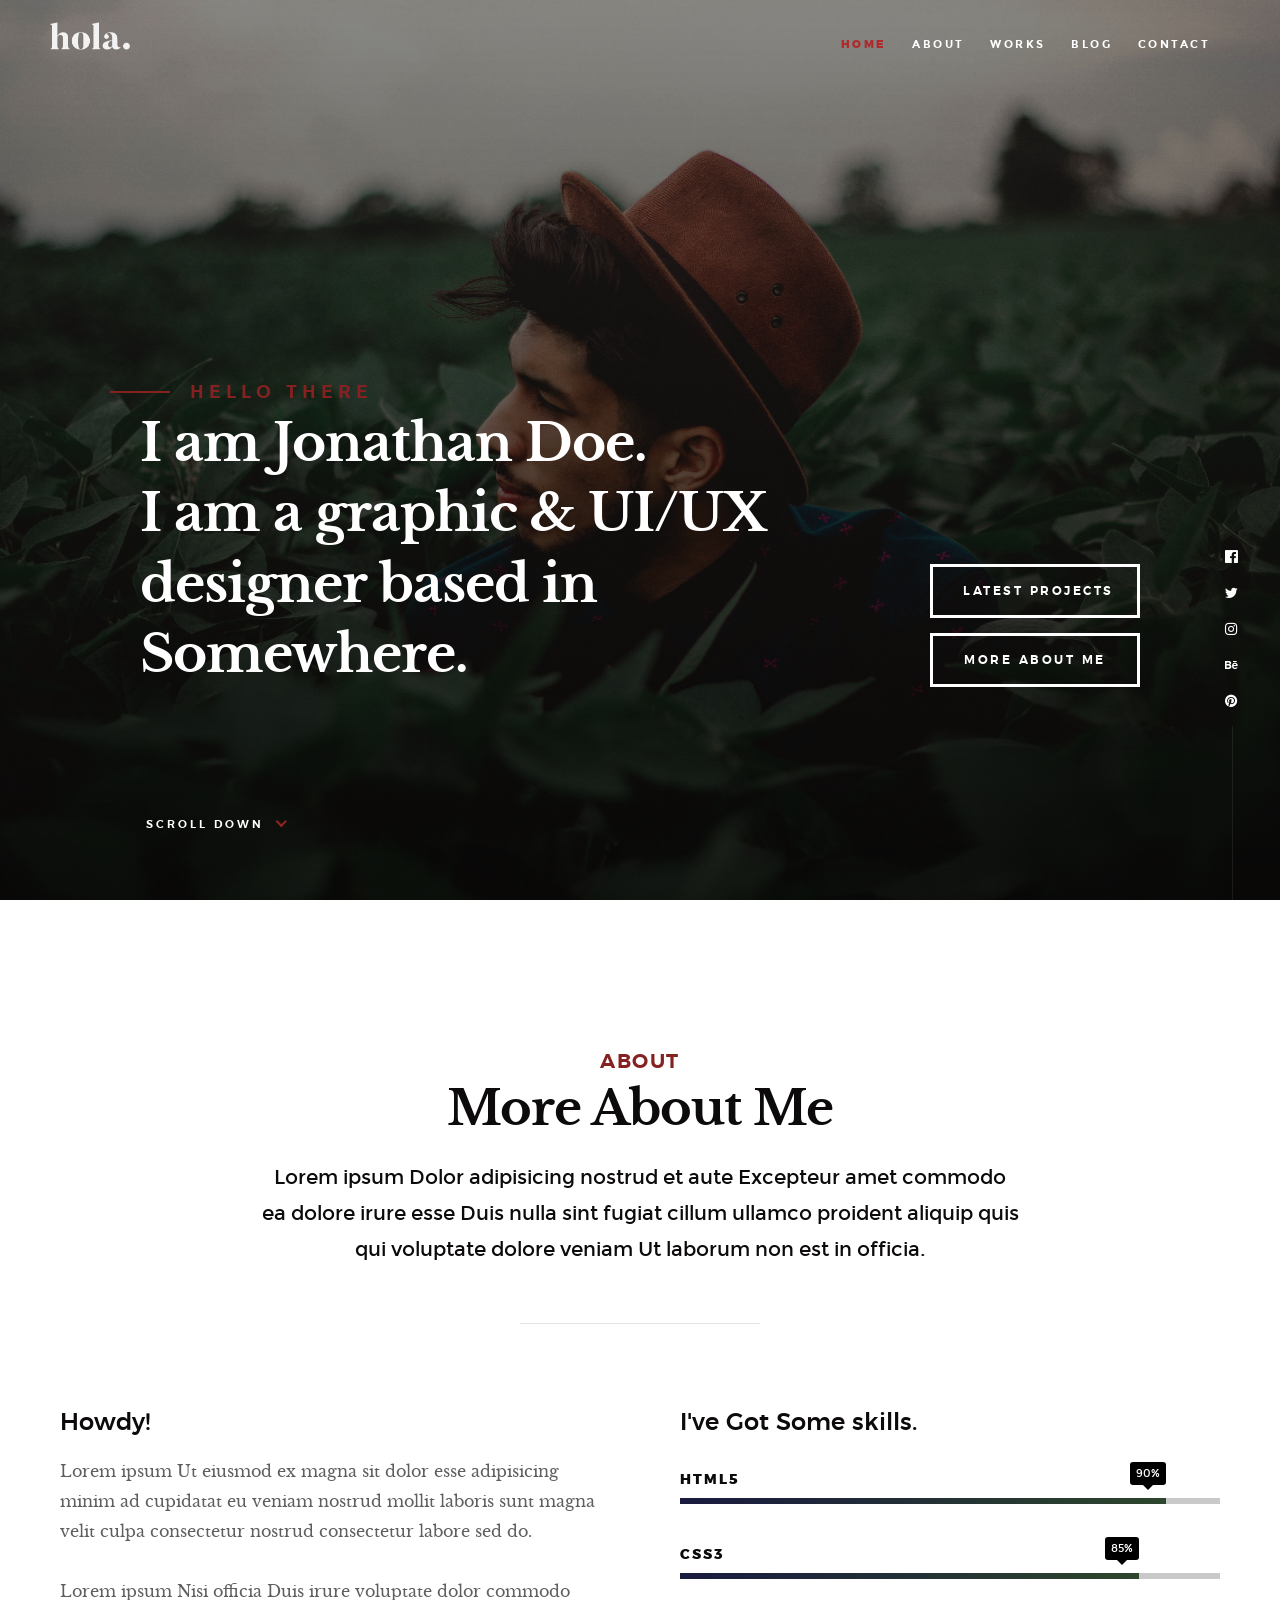
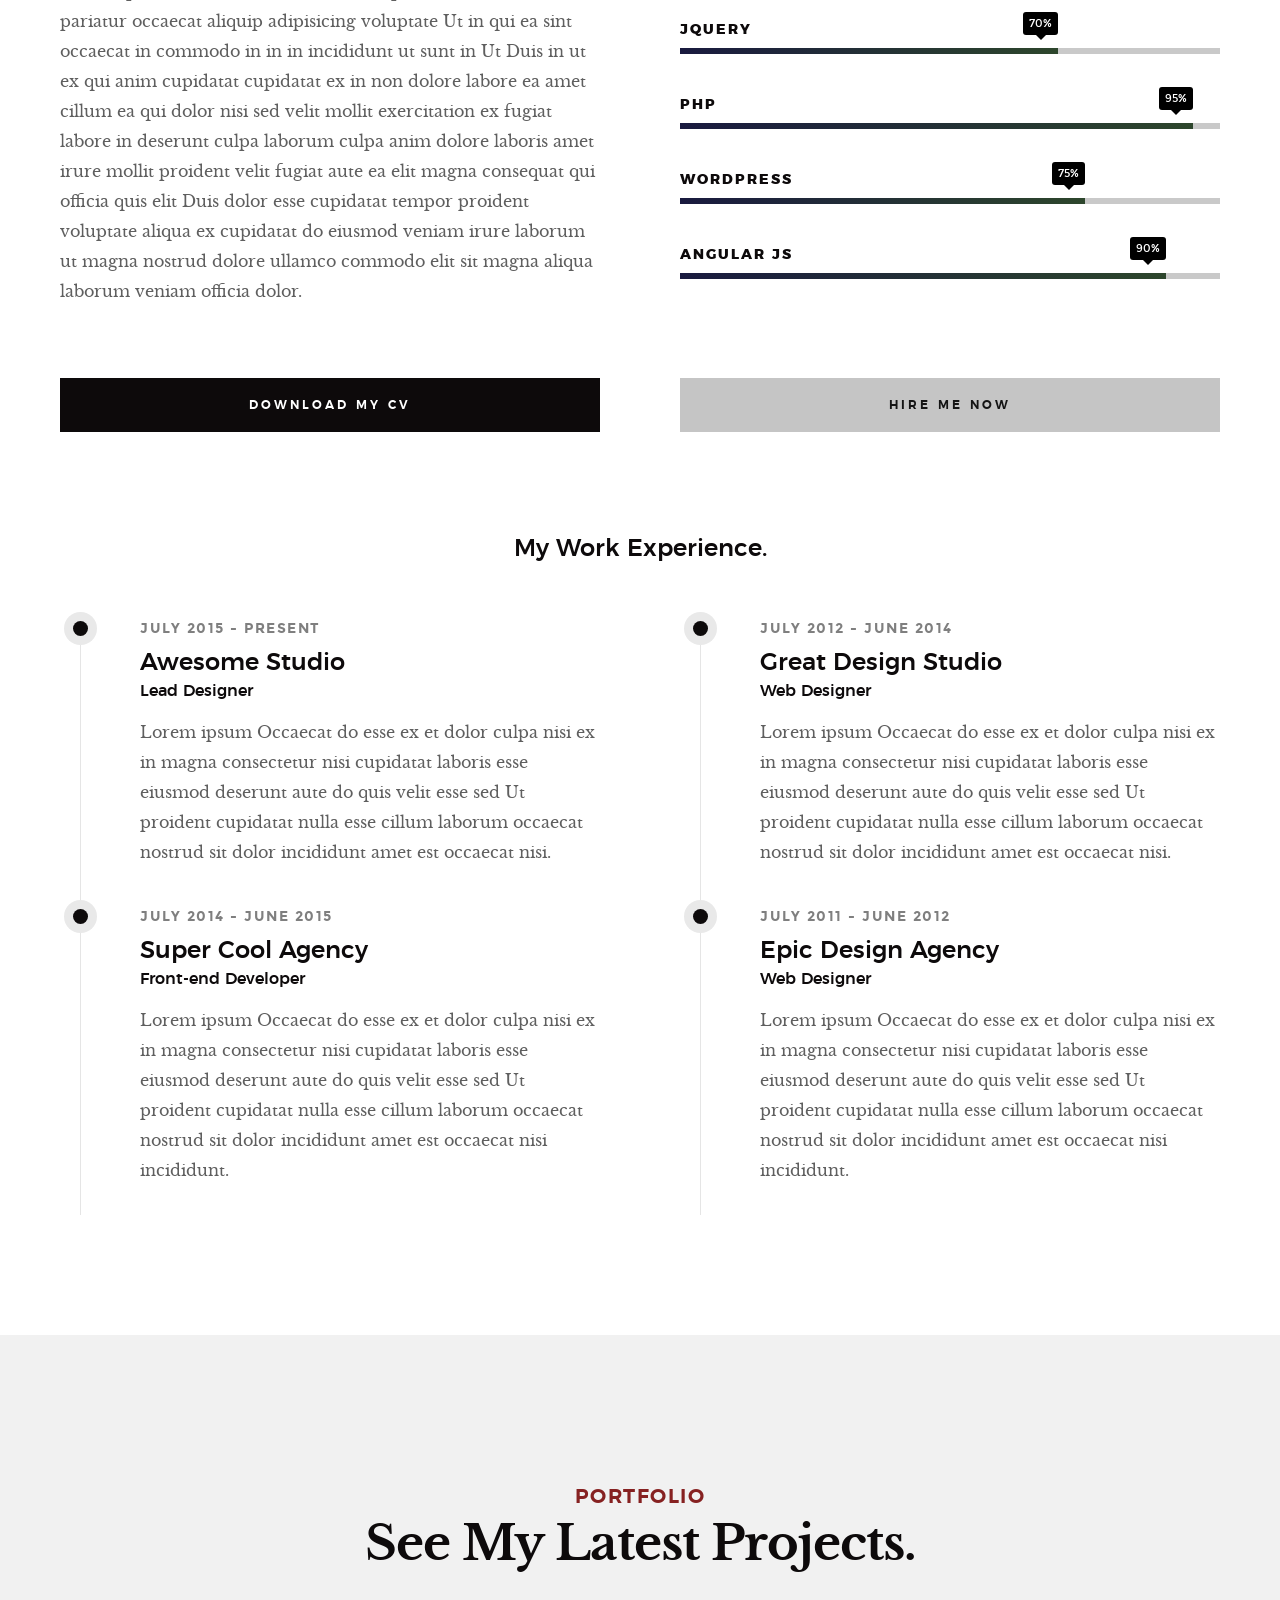
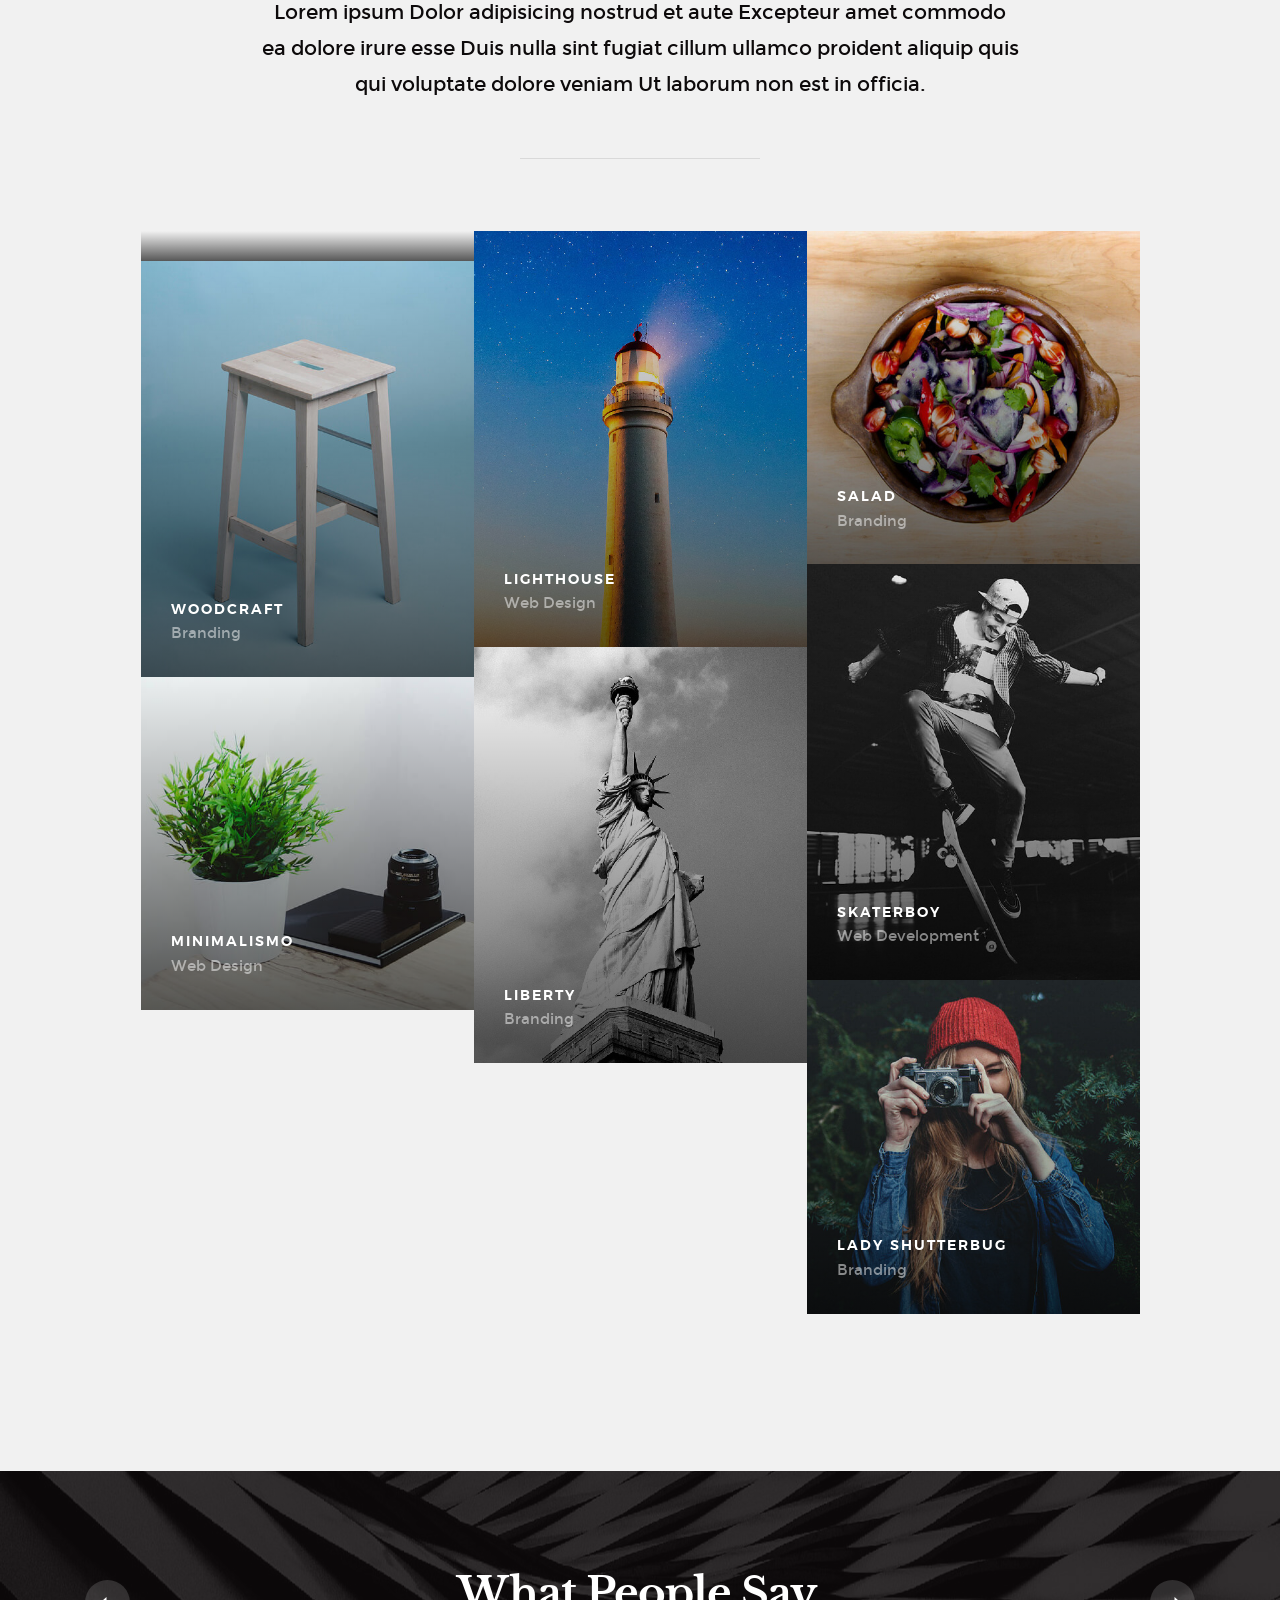
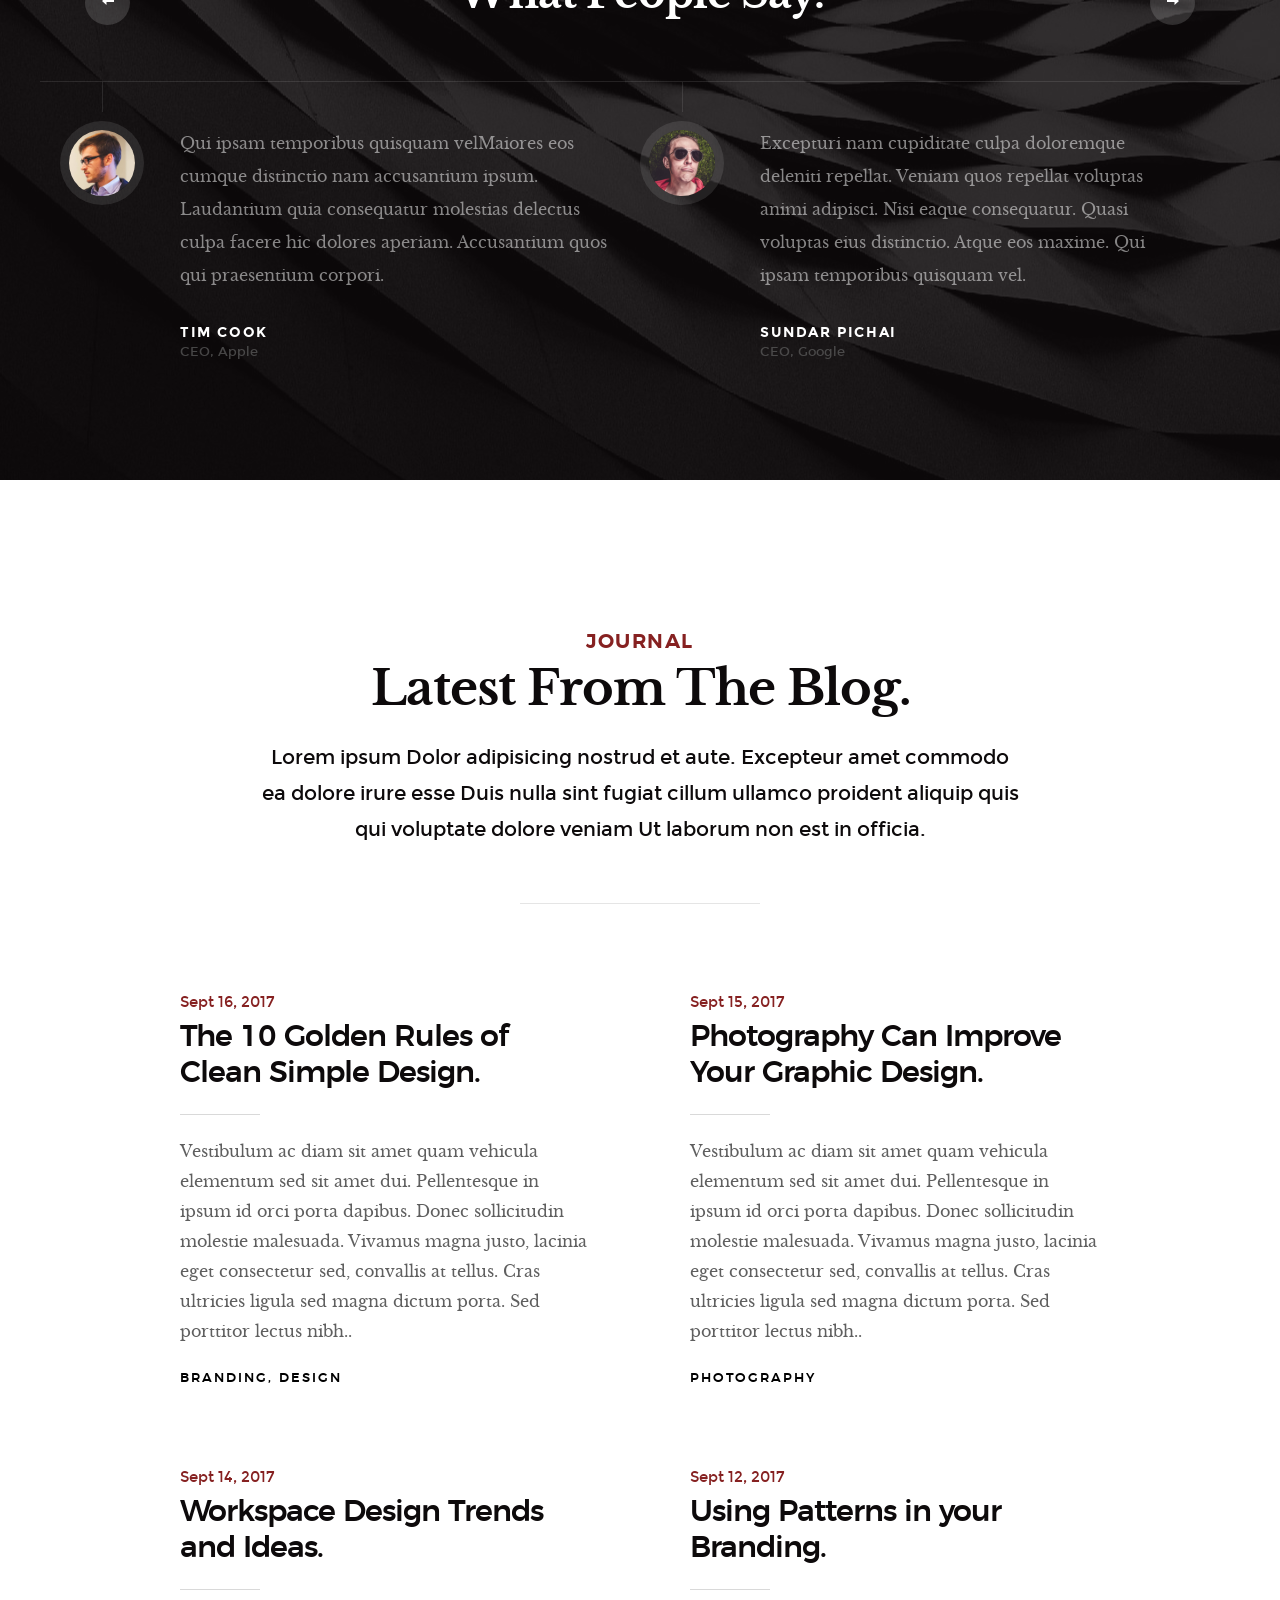
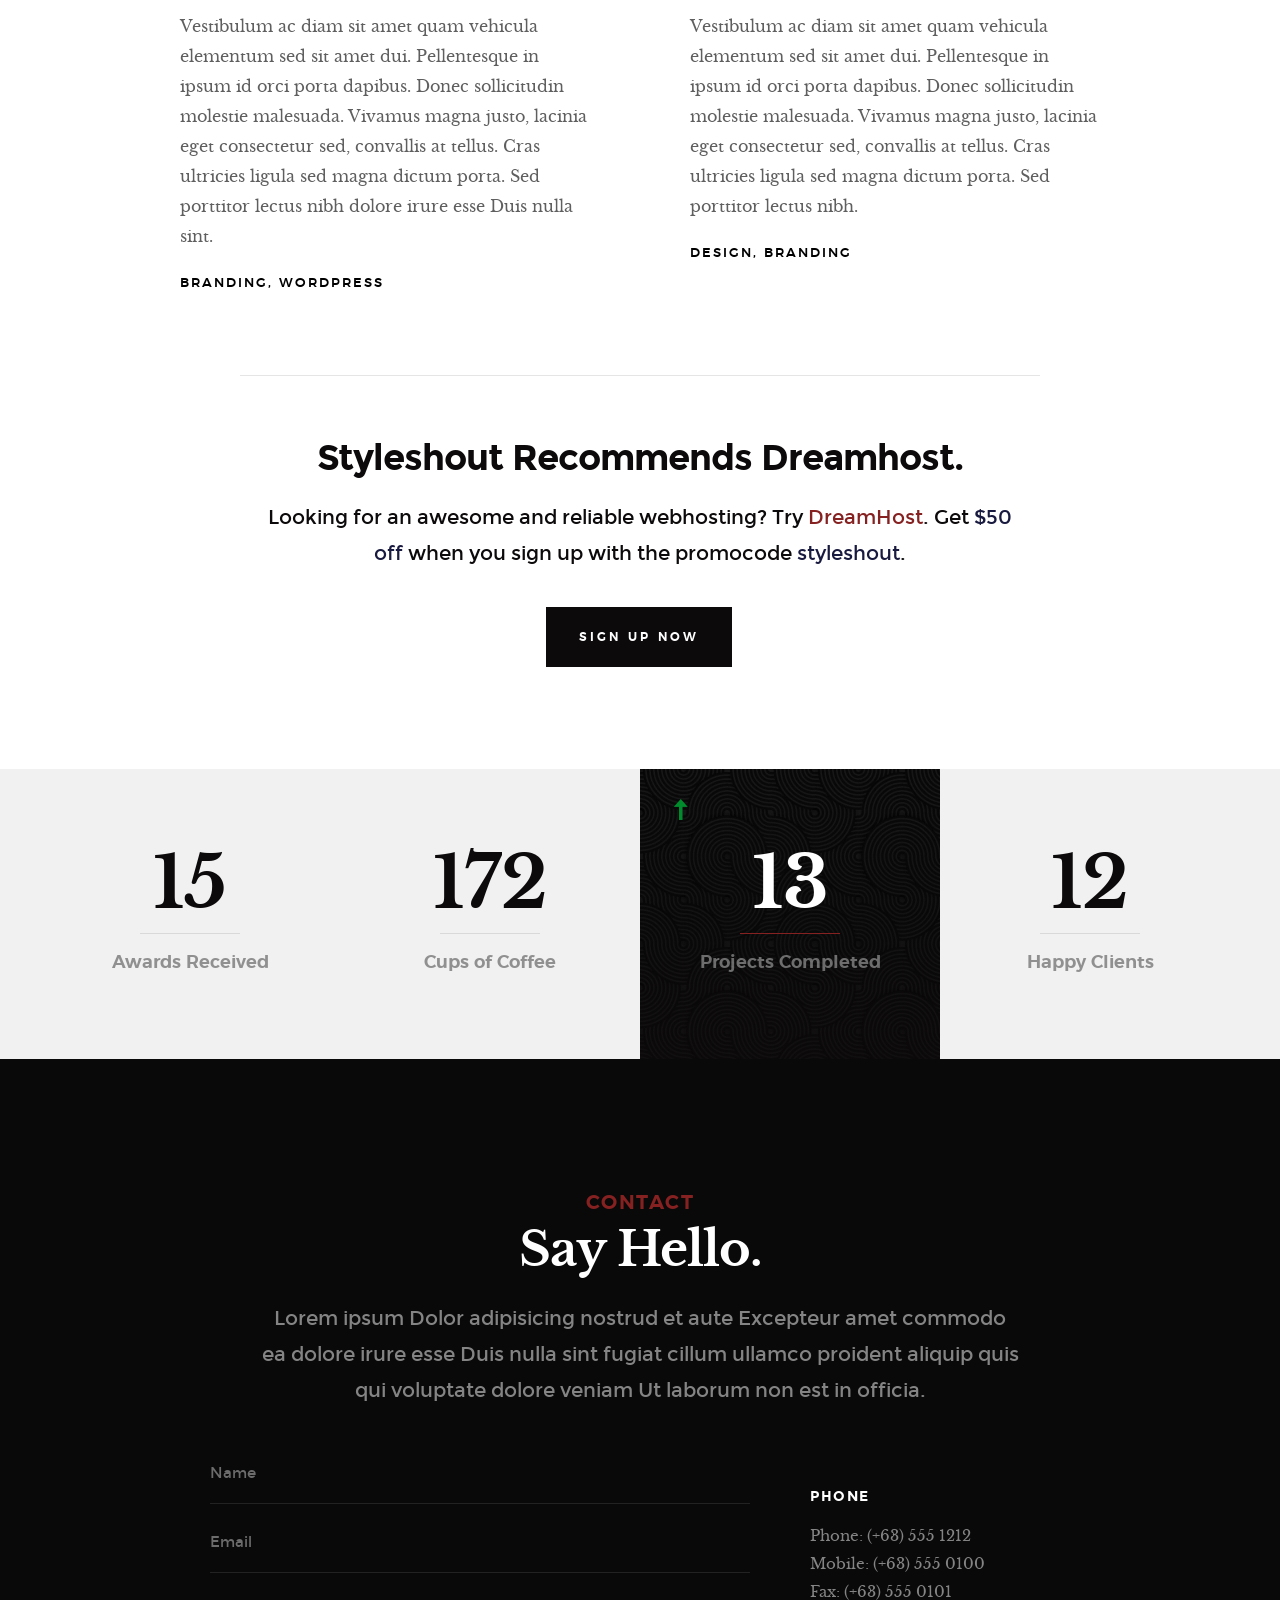
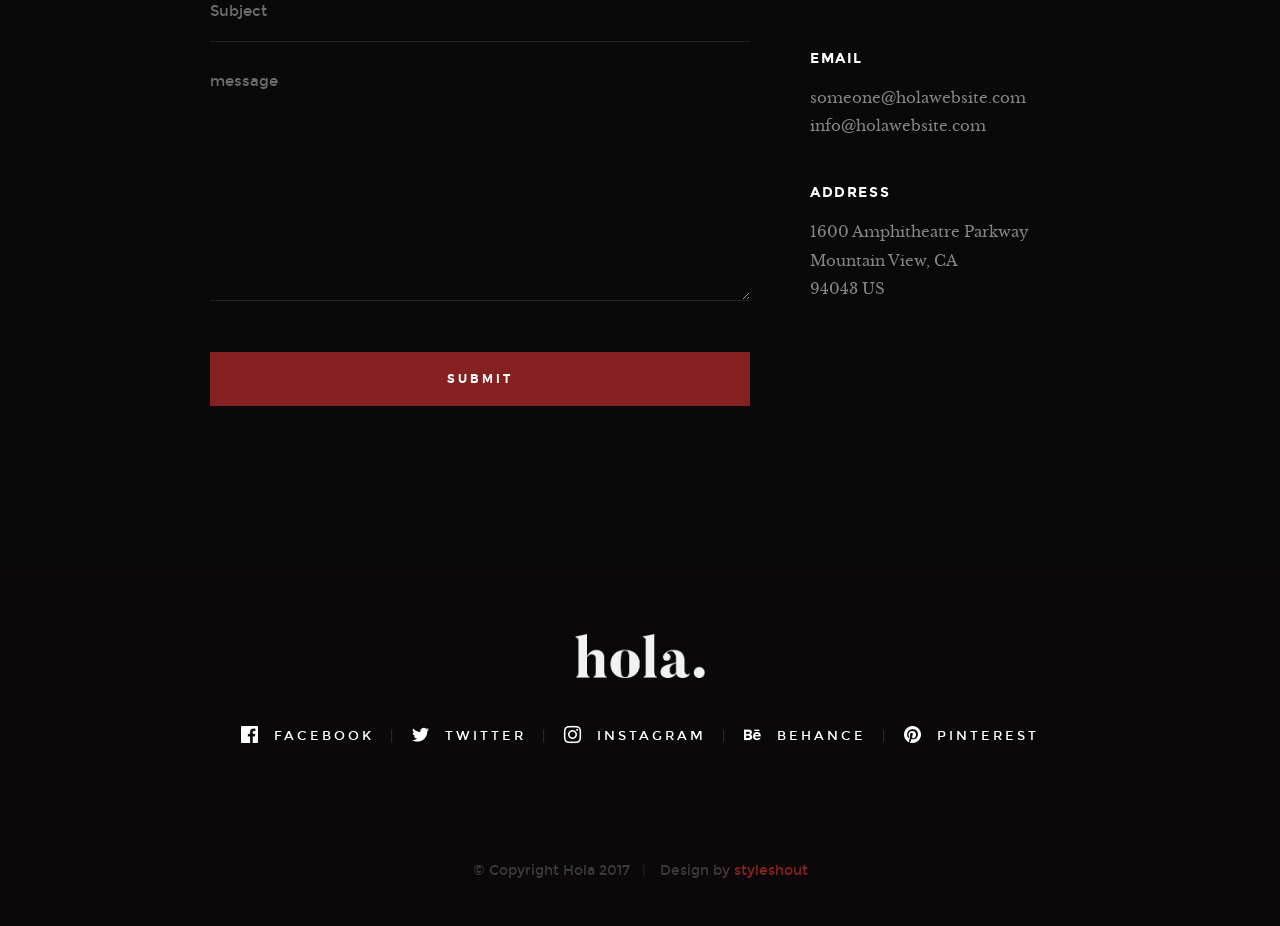
==== index.html @ 4e04f0e2 "inital commit" ====
<!DOCTYPE html>
<!--[if lt IE 9 ]><html class="no-js oldie" lang="en"> <![endif]-->
<!--[if IE 9 ]><html class="no-js oldie ie9" lang="en"> <![endif]-->
<!--[if (gte IE 9)|!(IE)]><!-->
<html class="no-js" lang="en">
<!--<![endif]-->

<head>

    <!--- basic page needs
    ================================================== -->
    <meta charset="utf-8">
    <title>Hola</title>
    <meta name="description" content="">
    <meta name="author" content="">

    <!-- mobile specific metas
    ================================================== -->
    <meta name="viewport" content="width=device-width, initial-scale=1">

    <!-- CSS
    ================================================== -->
    <link rel="stylesheet" href="css/base.css">
    <link rel="stylesheet" href="css/vendor.css">
    <link rel="stylesheet" href="css/main.css">

    <!-- script
    ================================================== -->
    <script src="js/modernizr.js"></script>
    <script src="js/pace.min.js"></script>

    <!-- favicons
    ================================================== -->
    <link rel="shortcut icon" href="favicon.ico" type="image/x-icon">
    <link rel="icon" href="favicon.ico" type="image/x-icon">

</head>

<body id="top">

    <!-- header
    ================================================== -->
    <header class="s-header">

        <div class="header-logo">
            <a class="site-logo" href="index.html"><img src="images/logo.png" alt="Homepage"></a>
        </div>

        <nav class="header-nav-wrap">
            <ul class="header-nav">
                <li class="current"><a class="smoothscroll"  href="#home" title="home">Home</a></li>
                <li><a class="smoothscroll"  href="#about" title="about">About</a></li>
                <li><a class="smoothscroll"  href="#works" title="works">Works</a></li>
                <li><a class="smoothscroll"  href="#blog" title="blog">Blog</a></li>
                <li><a class="smoothscroll"  href="#contact" title="contact">Contact</a></li>
            </ul>
        </nav>

        <a class="header-menu-toggle" href="#0"><span>Menu</span></a>

    </header> <!-- end s-header -->


   <!-- home
   ================================================== -->
   <section id="home" class="s-home page-hero target-section" data-parallax="scroll" data-image-src="images/hero-bg.jpg" data-natural-width=3000 data-natural-height=2000 data-position-y=center>

        <div class="overlay"></div>
        <div class="shadow-overlay"></div>

        <div class="home-content">

            <div class="row home-content__main">

                <h3>Hello There</h3>

                <h1>
                    I am Jonathan Doe. <br>
                    I am a graphic & UI/UX <br>
                    designer based in Somewhere.
                </h1>

                <div class="home-content__buttons">
                    <a href="#works" class="smoothscroll btn btn--stroke">
                        Latest Projects
                    </a>
                    <a href="#about" class="smoothscroll btn btn--stroke">
                        More About Me
                    </a>
                </div>

                <div class="home-content__scroll">
                    <a href="#about" class="scroll-link smoothscroll">
                        <span>Scroll Down</span>
                    </a>
                </div>

            </div>

        </div> <!-- end home-content -->

        <ul class="home-social">
            <li>
                <a href="#"><i class="im im-facebook" aria-hidden="true"></i><span>Facebook</span></a>
            </li>
            <li>
                <a href="#"><i class="im im-twitter" aria-hidden="true"></i><span>Twiiter</span></a>
            </li>
            <li>
                <a href="#"><i class="im im-instagram" aria-hidden="true"></i><span>Instagram</span></a>
            </li>
            <li>
                <a href="#"><i class="im im-behance" aria-hidden="true"></i><span>Behance</span></a>
            </li>
            <li>
                <a href="#"><i class="im im-pinterest" aria-hidden="true"></i><span>Pinterest</span></a>
            </li>
        </ul> 
        <!-- end home-social -->

    </section> <!-- end s-home -->


    <!-- about
    ================================================== -->
    <section id="about" class="s-about target-section">
        
        <div class="row narrow section-intro has-bottom-sep">
            <div class="col-full text-center">
                <h3>About</h3>
                <h1>More About Me</h1>
                <p class="lead">Lorem ipsum Dolor adipisicing nostrud et aute Excepteur amet commodo ea dolore irure esse Duis nulla sint fugiat cillum ullamco proident aliquip quis qui voluptate dolore veniam Ut laborum non est in officia.</p>
            </div>
        </div>

        <div class="row about-content">

            <div class="col-six tab-full left">
                <h3>Howdy!</h3>

                <p>Lorem ipsum Ut eiusmod ex magna sit dolor esse adipisicing minim ad cupidatat eu veniam nostrud mollit laboris sunt magna velit culpa consectetur nostrud consectetur labore sed do.</p>

                <p>
                Lorem ipsum Nisi officia Duis irure voluptate dolor commodo pariatur occaecat aliquip adipisicing voluptate Ut in qui ea sint occaecat in commodo in in in incididunt ut sunt in Ut Duis in ut ex qui anim cupidatat cupidatat ex in non dolore labore ea amet cillum ea qui dolor nisi sed velit mollit exercitation ex fugiat labore in deserunt culpa laborum culpa anim dolore laboris amet irure mollit proident velit fugiat aute ea elit magna consequat qui officia quis elit Duis dolor esse cupidatat tempor proident voluptate aliqua ex cupidatat do eiusmod veniam irure laborum ut magna nostrud dolore ullamco commodo elit sit magna aliqua laborum veniam officia dolor.	
                </p>
            </div>

            <div class="col-six tab-full right">
                <h3>I've Got Some skills.</h3>

                <ul class="skill-bars">
                    <li>
                    <div class="progress percent90"><span>90%</span></div>
                    <strong>HTML5</strong>
                    </li>
                    <li>
                    <div class="progress percent85"><span>85%</span></div>
                    <strong>CSS3</strong>
                    </li>
                    <li>
                    <div class="progress percent70"><span>70%</span></div>
                    <strong>JQuery</strong>
                    </li>
                    <li>
                    <div class="progress percent95"><span>95%</span></div>
                    <strong>PHP</strong>
                    </li>
                    <li>
                    <div class="progress percent75"><span>75%</span></div>
                    <strong>Wordpress</strong>
                    </li>   
                    <li>
                    <div class="progress percent90"><span>90%</span></div>
                    <strong>Angular JS</strong>
                    </li>   
                </ul>
            </div>

        </div> <!-- end about-content -->

        <div class="row about-content about-content--buttons">

            <div class="col-six tab-full left">
                <a href="#0" class="btn btn--primary full-width">Download My CV</a>
            </div>
            <div class="col-six tab-full right">
                <a href="#0" class="btn full-width">Hire Me Now</a>
            </div>

        </div> <!-- end about-content buttons -->

        <div class="row about-content about-content--timeline">

            <div class="col-full text-center">
                <h3>My Work Experience.</h3>
            </div>

            <div class="col-six tab-full left">
                <div class="timeline">

                    <div class="timeline__block">
                        <div class="timeline__bullet"></div>
                        <div class="timeline__header">
                            <p class="timeline__timeframe">July 2015 - Present</p>
                            <h3>Awesome Studio</h3>
                            <h5>Lead Designer</h5>
                        </div>
                        <div class="timeline__desc">
                            <p>Lorem ipsum Occaecat do esse ex et dolor culpa nisi ex in magna consectetur nisi cupidatat laboris esse eiusmod deserunt aute do quis velit esse sed Ut proident cupidatat nulla esse cillum laborum occaecat nostrud sit dolor incididunt amet est occaecat nisi.</p>
                        </div>
                    </div> <!-- end timeline__block -->

                    <div class="timeline__block">
                        <div class="timeline__bullet"></div>
                        <div class="timeline__header">
                            <p class="timeline__timeframe">July 2014 - June 2015</p>
                            <h3>Super Cool Agency</h3>
                            <h5>Front-end Developer</h5>
                        </div>
                        <div class="timeline__desc">	
                            <p>Lorem ipsum Occaecat do esse ex et dolor culpa nisi ex in magna consectetur nisi cupidatat laboris esse eiusmod deserunt aute do quis velit esse sed Ut proident cupidatat nulla esse cillum laborum occaecat nostrud sit dolor incididunt amet est occaecat nisi incididunt.</p>
                        </div>
                    </div> <!-- end timeline__block -->

                </div> <!-- end timeline -->
            </div> <!-- end left -->

            <div class="col-six tab-full right">
                <div class="timeline">

                    <div class="timeline__block">
                        <div class="timeline__bullet"></div>
                        <div class="timeline__header">
                            <p class="timeline__timeframe">July 2012 - June 2014</p>
                            <h3>Great Design Studio</h3>
                            <h5>Web Designer</h5>
                        </div>
                        <div class="timeline__desc">
                            <p>Lorem ipsum Occaecat do esse ex et dolor culpa nisi ex in magna consectetur nisi cupidatat laboris esse eiusmod deserunt aute do quis velit esse sed Ut proident cupidatat nulla esse cillum laborum occaecat nostrud sit dolor incididunt amet est occaecat nisi.</p>
                        </div>
                    </div> <!-- end timeline__block -->

                    <div class="timeline__block">
                        <div class="timeline__bullet"></div>
                        <div class="timeline__header">
                            <p class="timeline__timeframe">July 2011 - June 2012</p>
                            <h3>Epic Design Agency</h3>
                            <h5>Web Designer</h5>
                        </div>
                        <div class="timeline__desc">
                            <p>Lorem ipsum Occaecat do esse ex et dolor culpa nisi ex in magna consectetur nisi cupidatat laboris esse eiusmod deserunt aute do quis velit esse sed Ut proident cupidatat nulla esse cillum laborum occaecat nostrud sit dolor incididunt amet est occaecat nisi incididunt.</p>
                        </div>
                    </div> <!-- end timeline__block -->

                </div> <!-- end timeline -->
            </div> <!-- end right -->

        </div> <!-- end about-content timeline -->

    </section> <!-- end about -->
    

    <!-- works
    ================================================== -->
    <section id="works" class="s-works target-section">

        <div class="row narrow section-intro has-bottom-sep">
            <div class="col-full">
                <h3>Portfolio</h3>
                <h1>See My Latest Projects.</h1>
                
                <p class="lead">Lorem ipsum Dolor adipisicing nostrud et aute Excepteur amet commodo ea dolore irure esse Duis nulla sint fugiat cillum ullamco proident aliquip quis qui voluptate dolore veniam Ut laborum non est in officia.</p>
            </div>
        </div>

        <div class="row masonry-wrap">
            <div class="masonry">

                <div class="masonry__brick">
                    <div class="item-folio">

                        <div class="item-folio__thumb">
                            <a href="images/portfolio/gallery/g-beetle.jpg" class="thumb-link" title="The Beetle Car" data-size="1050x700">
                                <img src="images/portfolio/beetle.jpg" 
                                     srcset="images/portfolio/beetle.jpg 1x, images/portfolio/beetle@2x.jpg 2x" alt="">
                                <span class="shadow-overlay"></span>
                            </a>
                        </div>

                        <div class="item-folio__text">
                            <h3 class="item-folio__title">
                                The Beetle
                            </h3>
                            <p class="item-folio__cat">
                                Web Development
                            </p>
                        </div>

                        <a href="https://www.behance.net/" class="item-folio__project-link" title="Project link">
                            <i class="im im-link"></i>
                        </a>

                        <div class="item-folio__caption">
                            <p>Vero molestiae sed aut natus excepturi. Et tempora numquam. Temporibus iusto quo.Unde dolorem corrupti neque nisi.</p>
                        </div>

                    </div> <!-- end item-folio -->
                </div> <!-- end masonry__brick -->

                <div class="masonry__brick">
                    <div class="item-folio">

                        <div class="item-folio__thumb">
                            <a href="images/portfolio/gallery/g-lighthouse.jpg" class="thumb-link" title="Lighthouse" data-size="1050x700">
                                <img src="images/portfolio/lighthouse.jpg" 
                                     srcset="images/portfolio/lighthouse.jpg 1x, images/portfolio/lighthouse@2x.jpg 2x" alt="">
                                <span class="shadow-overlay"></span>
                            </a>
                        </div>

                        <div class="item-folio__text">
                            <h3 class="item-folio__title">
                                Lighthouse
                            </h3>
                            <p class="item-folio__cat">
                                Web Design
                            </p>
                        </div>

                        <a href="https://www.behance.net/" class="item-folio__project-link" title="Project link">
                            <i class="im im-link"></i>
                        </a>

                        <div class="item-folio__caption">
                            <p>Vero molestiae sed aut natus excepturi. Et tempora numquam. Temporibus iusto quo.Unde dolorem corrupti neque nisi.</p>
                        </div>

                    </div> <!-- end item-folio -->
                </div> <!-- end masonry__brick -->

                <div class="masonry__brick">
                    <div class="item-folio">

                        <div class="item-folio__thumb">
                            <a href="images/portfolio/gallery/g-salad.jpg" class="thumb-link" data-size="1050x700">
                                <img src="images/portfolio/salad.jpg" 
                                     srcset="images/portfolio/salad.jpg 1x, images/portfolio/salad@2x.jpg 2x" alt="">
                                <span class="shadow-overlay"></span>
                            </a>
                        </div>

                        <div class="item-folio__text">
                            <h3 class="item-folio__title">
                                Salad
                            </h3>
                            <p class="item-folio__cat">
                                Branding
                            </p>
                        </div>

                        <a href="https://www.behance.net/" class="item-folio__project-link" title="Project link">
                            <i class="im im-link"></i>
                        </a>

                        <span class="item-folio__caption">
                            <p>Vero molestiae sed aut natus excepturi. Et tempora numquam. Temporibus iusto quo.Unde dolorem corrupti neque nisi.</p>
                        </span>

                    </div> <!-- end item-folio -->
                </div> <!-- end masonry__brick -->

                <div class="masonry__brick">
                    <div class="item-folio">

                        <div class="item-folio__thumb">
                            <a href="images/portfolio/gallery/g-woodcraft.jpg" class="thumb-link" data-size="1050x700">
                                <img src="images/portfolio/woodcraft.jpg"
                                     srcset="images/portfolio/woodcraft.jpg 1x, images/portfolio/woodcraft@2x.jpg 2x" alt="">
                                <span class="shadow-overlay"></span>
                            </a>
                        </div>

                        <div class="item-folio__text">
                            <h3 class="item-folio__title">
                                Woodcraft
                            </h3>
                            <p class="item-folio__cat">
                                Branding
                            </p>
                        </div>

                        <a href="https://www.behance.net/" class="item-folio__project-link" title="Project link">
                            <i class="im im-link"></i>
                        </a>

                        <span class="item-folio__caption">
                            <p>Vero molestiae sed aut natus excepturi. Et tempora numquam. Temporibus iusto quo.Unde dolorem corrupti neque nisi.</p>
                        </span>

                    </div> <!-- end item-folio -->
                </div> <!-- end masonry__brick -->

                <div class="masonry__brick">
                    <div class="item-folio">

                        <div class="item-folio__thumb">
                            <a href="images/portfolio/gallery/g-skaterboy.jpg" class="thumb-link" data-size="1050x700">
                                <img src="images/portfolio/skaterboy.jpg"
                                     srcset="images/portfolio/skaterboy.jpg 1x, images/portfolio/skaterboy@2x.jpg 2x" alt="">
                                <span class="shadow-overlay"></span>
                            </a>
                        </div>

                        <div class="item-folio__text">
                            <h3 class="item-folio__title">
                                Skaterboy
                            </h3>
                            <p class="item-folio__cat">
                                Web Development
                            </p>
                        </div>

                        <a href="https://www.behance.net/" class="item-folio__project-link" title="Project link">
                            <i class="im im-link"></i>
                        </a>

                        <span class="item-folio__caption">
                            <p>Vero molestiae sed aut natus excepturi. Et tempora numquam. Temporibus iusto quo.Unde dolorem corrupti neque nisi.</p>
                        </span>

                    </div> <!-- end item-folio -->
                </div> <!-- end masonry__brick -->

                <div class="masonry__brick">
                    <div class="item-folio">

                        <div class="item-folio__thumb">
                            <a href="images/portfolio/gallery/g-liberty.jpg" class="thumb-link" data-size="1050x700">
                                <img src="images/portfolio/liberty.jpg"
                                     srcset="images/portfolio/liberty.jpg 1x, images/portfolio/liberty@2x.jpg 2x" alt="">
                                <span class="shadow-overlay"></span>
                            </a>
                        </div>

                        <div class="item-folio__text">
                            <h3 class="item-folio__title">
                                Liberty
                            </h3>
                            <p class="item-folio__cat">
                                Branding
                            </p>
                        </div>

                        <a href="https://www.behance.net/" class="item-folio__project-link" title="Project link">
                            <i class="im im-link"></i>
                        </a>

                        <span class="item-folio__caption">
                            <p>Vero molestiae sed aut natus excepturi. Et tempora numquam. Temporibus iusto quo.Unde dolorem corrupti neque nisi.</p>
                        </span>

                    </div> <!-- end item-folio -->
                </div> <!-- end masonry__brick -->

                <div class="masonry__brick">
                    <div class="item-folio">

                        <div class="item-folio__thumb">
                            <a href="images/portfolio/gallery/g-minimalismo.jpg" class="thumb-link" data-size="1050x700">
                                <img src="images/portfolio/minimalismo.jpg"
                                     srcset="images/portfolio/minimalismo.jpg 1x, images/portfolio/minimalismo@2x.jpg 2x" alt="">
                                <span class="shadow-overlay"></span>
                            </a>
                        </div>

                        <div class="item-folio__text">
                            <h3 class="item-folio__title">
                                Minimalismo
                            </h3>
                            <p class="item-folio__cat">
                                Web Design
                            </p>
                        </div>

                        <a href="https://www.behance.net/" class="item-folio__project-link" title="Project link">
                            <i class="im im-link"></i>
                        </a>

                        <span class="item-folio__caption">
                            <p>Vero molestiae sed aut natus excepturi. Et tempora numquam. Temporibus iusto quo.Unde dolorem corrupti neque nisi.</p>
                        </span>

                    </div> <!-- end item-folio -->
                </div> <!-- end masonry__brick -->

                <div class="masonry__brick">
                    <div class="item-folio">

                        <div class="item-folio__thumb">
                            <a href="images/portfolio/gallery/g-shutterbug.jpg" class="thumb-link" data-size="1050x700">
                                <img src="images/portfolio/shutterbug.jpg"
                                     srcset="images/portfolio/shutterbug.jpg 1x, images/portfolio/shutterbug@2x.jpg 2x" alt="">
                                <span class="shadow-overlay"></span>
                            </a>
                        </div>

                        <div class="item-folio__text">
                            <h3 class="item-folio__title">
                                Lady Shutterbug
                            </h3>
                            <p class="item-folio__cat">
                                Branding
                            </p>
                        </div>

                        <a href="https://www.behance.net/" class="item-folio__project-link" title="Project link">
                            <i class="im im-link"></i>
                        </a>

                        <span class="item-folio__caption">
                            <p>Vero molestiae sed aut natus excepturi. Et tempora numquam. Temporibus iusto quo.Unde dolorem corrupti neque nisi.</p>
                        </span>

                    </div> <!-- end item-folio -->
                </div> <!-- end masonry__brick -->

            </div>
        </div> <!-- end masonry -->

    </section> <!-- end works -->



    <!-- testimonials
    ================================================== -->
    <div class="s-testimonials">

        <div class="overlay"></div>

        <div class="row testimonials-header">
            <div class="col-full">
                <h1 class="h02">What People Say.</h1>
            </div>
        </div>

        <div class="row testimonials">

            <div class="col-full testimonials__slider">

                <div class="testimonials__slide">
                    <img src="images/avatars/user-01.jpg" alt="Author image" class="testimonials__avatar">
                    <p>Qui ipsam temporibus quisquam velMaiores eos cumque distinctio nam accusantium ipsum. 
                    Laudantium quia consequatur molestias delectus culpa facere hic dolores aperiam. Accusantium quos qui praesentium corpori.</p>
                    <div class="testimonials__author h06">
                        Tim Cook
                        <span>CEO, Apple</span>
                    </div>
                </div>

                <div class="testimonials__slide">
                    <img src="images/avatars/user-05.jpg" alt="Author image" class="testimonials__avatar">
                    <p>Excepturi nam cupiditate culpa doloremque deleniti repellat. Veniam quos repellat voluptas animi adipisci.
                    Nisi eaque consequatur. Quasi voluptas eius distinctio. Atque eos maxime. Qui ipsam temporibus quisquam vel.</p>
                    <div class="testimonials__author h06">
                        Sundar Pichai
                        <span>CEO, Google</span>
                    </div>
                </div>

                <div class="testimonials__slide">
                    <img src="images/avatars/user-02.jpg" alt="Author image" class="testimonials__avatar">
                    <p>Repellat dignissimos libero. Qui sed at corrupti expedita voluptas odit. Nihil ea quia nesciunt. Ducimus aut sed ipsam.  
                    Autem eaque officia cum exercitationem sunt voluptatum accusamus. Quasi voluptas eius distinctio.</p>
                    <div class="testimonials__author h06">
                        Satya Nadella
                        <span>CEO, Microsoft</span>
                    </div>
                </div>
                
            </div> <!-- end testimonials__slider -->

        </div> <!-- end testimonials -->

    </div> <!-- end s-testimonials -->


    <!-- blog
    ================================================== -->
    <section id="blog" class="s-blog target-section">

        <div class="row narrow section-intro has-bottom-sep">
            <div class="col-full">
                <h3>Journal</h3>
                <h1>Latest From The Blog.</h1>
                <p class="lead">Lorem ipsum Dolor adipisicing nostrud et aute. 
                Excepteur amet commodo ea dolore irure esse Duis nulla sint fugiat cillum 
                ullamco proident aliquip quis qui voluptate dolore veniam Ut laborum non est in officia.</p>
            </div>
        </div>

        <div class="row blog-content">
            <div class="col-full">

                <div class="blog-list block-1-2 block-tab-full">
                    <article class="col-block">
                                
                        <div class="blog-date">
                            <a href="blog-single.html">Sept 16, 2017</a>
                        </div>  
                        
                        <h2 class="h01"><a href="blog-single.html">The 10 Golden Rules of Clean Simple Design.</a></h2>
                        <p>
                        Vestibulum ac diam sit amet quam vehicula elementum sed sit amet dui. Pellentesque in ipsum id orci porta dapibus. Donec sollicitudin molestie malesuada. Vivamus magna justo, lacinia eget consectetur sed, convallis at tellus. Cras ultricies ligula sed magna dictum porta. Sed porttitor lectus nibh..
                        </p>

                        <div class="blog-cat">
                                <a href="blog.html">Branding</a><a href="blog.html">Design</a>
                        </div>

                        
                    </article>
                    <article class="col-block">
                                
                        <div class="blog-date">
                            <a href="blog-single.html">Sept 15, 2017</a>
                        </div>  
                        
                        <h2 class="h01"><a href="blog-single.html">Photography Can Improve Your Graphic Design.</a></h2>
                        <p>
                        Vestibulum ac diam sit amet quam vehicula elementum sed sit amet dui. Pellentesque in ipsum id orci porta dapibus. Donec sollicitudin molestie malesuada. Vivamus magna justo, lacinia eget consectetur sed, convallis at tellus. Cras ultricies ligula sed magna dictum porta. Sed porttitor lectus nibh..
                        </p>

                        <div class="blog-cat">
                            <a href="blog.html">Photography</a>
                        </div>

                        
                    </article>
                    <article class="col-block">
                        
                        <div class="blog-date">
                            <a href="blog-single.html">Sept 14, 2017</a>
                        </div>

                        <h2 class="h01"><a href="blog-single.html">Workspace Design Trends and Ideas.</a></h2>
                        <p>
                        Vestibulum ac diam sit amet quam vehicula elementum sed sit amet dui. Pellentesque in ipsum id orci porta dapibus. Donec sollicitudin molestie malesuada. Vivamus magna justo, lacinia eget consectetur sed, convallis at tellus. Cras ultricies ligula sed magna dictum porta. Sed porttitor lectus nibh dolore irure esse Duis nulla sint.
                        </p>

                        <div class="blog-cat">
                            <a href="blog.html">Branding</a><a href="blog.html">Wordpress</a>
                        </div>
                    </article>
                    <article class="col-block">
                        
                        <div class="blog-date">
                            <a href="blog-single.html">Sept 12, 2017</a>
                        </div>    
                        <h2 class="h01"><a href="blog-single.html">Using Patterns in your Branding.</a></h2>
                        <p>
                        Vestibulum ac diam sit amet quam vehicula elementum sed sit amet dui. Pellentesque in ipsum id orci porta dapibus. Donec sollicitudin molestie malesuada. Vivamus magna justo, lacinia eget consectetur sed, convallis at tellus. Cras ultricies ligula sed magna dictum porta. Sed porttitor lectus nibh.
                        </p>

                        <div class="blog-cat">
                            <a href="blog.html">Design</a><a href="blog.html">Branding</a>
                        </div>
                    </article>
                </div> <!-- end blog-list -->

            </div> <!-- end col-full -->
        </div> <!-- end blog-content -->

    </section> <!-- end s-blog -->


    <!-- s-cta
    ================================================== -->
    <section class="s-cta">
        
        <div class="row narrow cta">

            <div class="col-full cta__content">

                <h2 class="h01"><a href="http://www.dreamhost.com/r.cgi?287326|STYLESHOUT">Styleshout Recommends Dreamhost.</a></h2>

                <p class="lead">
                Looking for an awesome and reliable webhosting? Try <a href="http://www.dreamhost.com/r.cgi?287326|STYLESHOUT">DreamHost</a>.
                Get <span>$50 off</span> when you sign up with the promocode <span>styleshout</span>.
                </p>

                <div class="cta__action">
                    <a class="btn btn--primary btn--large" href="http://www.dreamhost.com/r.cgi?287326|STYLESHOUT">Sign Up Now</a>
                </div>	

            </div>

        </div> <!-- end cta -->
        
    </section>


    <!-- s-stats
    ================================================== -->
    <section id="stats" class="s-stats">
        <div class="row block-1-4 block-tab-1-2 block-mob-full stats">

            <div class="col-block stats__col ">
                <div class="stats__count">
                    128
                </div>
                <h4>Awards Received</h4>
            </div>
            <div class="col-block stats__col">
                <div class="stats__count">
                    1500
                </div>
                <h4>Cups of Coffee</h4>
            </div>
            <div class="col-block stats__col stats__col--highlight">
                <div class="stats__upsign">
                    <a href="#"><i class="im im-arrow-up" aria-hidden="true"></i></a>
                </div>
                <div class="stats__count">
                    110
                </div>
                <h4>Projects Completed</h4>
            </div>
            <div class="col-block stats__col">
                <div class="stats__count">
                    101
                </div>
                <h4>Happy Clients</h4> 
            </div>

        </div>
    </section> <!-- end s-stats -->


    <!-- s-stats
    ================================================== -->
    <section id="contact" class="s-contact target-section">

        <div class="overlay"></div>

        <div class="row narrow section-intro">
            <div class="col-full">
                <h3>Contact</h3>
                <h1>Say Hello.</h1>
                
                <p class="lead">Lorem ipsum Dolor adipisicing nostrud et aute Excepteur amet commodo ea dolore irure esse Duis nulla sint fugiat cillum ullamco proident aliquip quis qui voluptate dolore veniam Ut laborum non est in officia.</p>
            </div>
        </div>

        <div class="row contact__main">
            <div class="col-eight tab-full contact__form">
                <form name="contactForm" id="contactForm" method="post" action="">
                    <fieldset>
    
                    <div class="form-field">
                        <input name="contactName" type="text" id="contactName" placeholder="Name" value="" minlength="2" required="" aria-required="true" class="full-width">
                    </div>
                    <div class="form-field">
                        <input name="contactEmail" type="email" id="contactEmail" placeholder="Email" value="" required="" aria-required="true" class="full-width">
                    </div>
                    <div class="form-field">
                        <input name="contactSubject" type="text" id="contactSubject" placeholder="Subject" value="" class="full-width">
                    </div>
                    <div class="form-field">
                        <textarea name="contactMessage" id="contactMessage" placeholder="message" rows="10" cols="50" required="" aria-required="true" class="full-width"></textarea>
                    </div>
                    <div class="form-field">
                        <button class="full-width btn--primary">Submit</button>
                        <div class="submit-loader">
                            <div class="text-loader">Sending...</div>
                            <div class="s-loader">
                                <div class="bounce1"></div>
                                <div class="bounce2"></div>
                                <div class="bounce3"></div>
                            </div>
                        </div>
                    </div>
    
                    </fieldset>
                </form>

                <!-- contact-warning -->
                <div class="message-warning">
                    Something went wrong. Please try again.
                </div> 
            
                <!-- contact-success -->
                <div class="message-success">
                    Your message was sent, thank you!<br>
                </div>
                        
            </div>
            <div class="col-four tab-full contact__infos">
                <h4 class="h06">Phone</h4>
                <p>Phone: (+63) 555 1212<br>
                Mobile: (+63) 555 0100<br>
                Fax: (+63) 555 0101
                </p>

                <h4 class="h06">Email</h4>
                <p>someone@holawebsite.com<br>
                info@holawebsite.com
                </p>

                <h4 class="h06">Address</h4>
                <p>
                1600 Amphitheatre Parkway<br>
                Mountain View, CA<br>
                94043 US
                </p>
            </div>

        </div>

    </section> <!-- end s-contact -->


    <!-- footer
    ================================================== -->
    <footer>
        <div class="row">
            <div class="col-full">

                <div class="footer-logo">
                    <a class="footer-site-logo" href="#0"><img src="images/logo.png" alt="Homepage"></a>
                </div>

                <ul class="footer-social">
                    <li><a href="#0">
                        <i class="im im-facebook" aria-hidden="true"></i>
                        <span>Facebook</span>
                    </a></li>
                    <li><a href="#0">
                        <i class="im im-twitter" aria-hidden="true"></i>
                        <span>Twitter</span>
                    </a></li>
                    <li><a href="#0">
                        <i class="im im-instagram" aria-hidden="true"></i>
                        <span>Instagram</span>
                    </a></li>
                    <li><a href="#0">
                        <i class="im im-behance" aria-hidden="true"></i>
                        <span>Behance</span>
                    </a></li>
                    <li><a href="#0">
                        <i class="im im-pinterest" aria-hidden="true"></i>
                        <span>Pinterest</span>
                    </a></li>
                </ul>
                    
            </div>
        </div>

        <div class="row footer-bottom">

            <div class="col-twelve">
                <div class="copyright">
                    <span>© Copyright Hola 2017</span> 
                    <span>Design by <a href="https://www.styleshout.com/">styleshout</a></span>	
                </div>

                <div class="go-top">
                <a class="smoothscroll" title="Back to Top" href="#top"><i class="im im-arrow-up" aria-hidden="true"></i></a>
                </div>
            </div>

        </div> <!-- end footer-bottom -->

    </footer> <!-- end footer -->


    <!-- photoswipe background
    ================================================== -->
    <div aria-hidden="true" class="pswp" role="dialog" tabindex="-1">

        <div class="pswp__bg"></div>
        <div class="pswp__scroll-wrap">

            <div class="pswp__container">
                <div class="pswp__item"></div>
                <div class="pswp__item"></div>
                <div class="pswp__item"></div>
            </div>

            <div class="pswp__ui pswp__ui--hidden">
                <div class="pswp__top-bar">
                    <div class="pswp__counter"></div><button class="pswp__button pswp__button--close" title="Close (Esc)"></button> <button class="pswp__button pswp__button--share" title=
                    "Share"></button> <button class="pswp__button pswp__button--fs" title="Toggle fullscreen"></button> <button class="pswp__button pswp__button--zoom" title=
                    "Zoom in/out"></button>
                    <div class="pswp__preloader">
                        <div class="pswp__preloader__icn">
                            <div class="pswp__preloader__cut">
                                <div class="pswp__preloader__donut"></div>
                            </div>
                        </div>
                    </div>
                </div>
                <div class="pswp__share-modal pswp__share-modal--hidden pswp__single-tap">
                    <div class="pswp__share-tooltip"></div>
                </div><button class="pswp__button pswp__button--arrow--left" title="Previous (arrow left)"></button> <button class="pswp__button pswp__button--arrow--right" title=
                "Next (arrow right)"></button>
                <div class="pswp__caption">
                    <div class="pswp__caption__center"></div>
                </div>
            </div>

        </div>

    </div><!-- end photoSwipe background -->

    <div id="preloader">
        <div id="loader"></div>
    </div>


    <!-- Java Script
    ================================================== -->
    <script src="js/jquery-3.2.1.min.js"></script>
    <script src="js/plugins.js"></script>
    <script src="js/main.js"></script>

</body>

</html>
---- css/base.css ----
/* =================================================================== 
 *
 *  Hola v1.0 Base Stylesheet
 *  10-02-2017
 *  ------------------------------------------------------------------
 *
 *  TOC:
 *  # Normalize
 *  # Basic/base setup styles
 *      ## Media
 *      ## Typography resets
 *      ## links
 *      ## inputs
 *  # grid
 *      ## medium size devices
 *      ## tablets
 *      ## mobile devices
 *      ## small mobile devices
 *  # block grids
 *      ## medium size devices
 *      ## tablets
 *      ## mobile devices
 *      ## small mobile devices
 *  # MISC
 *
 * =================================================================== */


/* ===================================================================
 * # normalize
 * normalize.css v5.0.0 | MIT License | 
 * github.com/necolas/normalize.css
 *
 * ------------------------------------------------------------------- */

html {
    font-family: sans-serif;
    line-height: 1.15;
    -ms-text-size-adjust: 100%;
    -webkit-text-size-adjust: 100%;
}

body {
    margin: 0;
}

article, aside, footer, header, nav, section {
    display: block;
}

h1 {
    font-size: 2em;
    margin: 0.67em 0;
}

figcaption, figure, main {
    display: block;
}

figure {
    margin: 1em 40px;
}

hr {
    box-sizing: content-box;
    height: 0;
    overflow: visible;
}

pre {
    font-family: monospace, monospace;
    font-size: 1em;
}

a {
    background-color: transparent;
    -webkit-text-decoration-skip: objects;
}

a:active, a:hover {
    outline-width: 0;
}

abbr[title] {
    border-bottom: none;
    text-decoration: underline;
    text-decoration: underline dotted;
}

b, strong {
    font-weight: inherit;
}

b, strong {
    font-weight: bolder;
}

code, kbd, samp {
    font-family: monospace, monospace;
    font-size: 1em;
}

dfn {
    font-style: italic;
}

mark {
    background-color: #ff0;
    color: #000;
}

small {
    font-size: 80%;
}

sub, sup {
    font-size: 75%;
    line-height: 0;
    position: relative;
    vertical-align: baseline;
}

sub {
    bottom: -0.25em;
}

sup {
    top: -0.5em;
}

audio, video {
    display: inline-block;
}

audio:not([controls]) {
    display: none;
    height: 0;
}

img {
    border-style: none;
}

svg:not(:root) {
    overflow: hidden;
}

button, input, optgroup, select, textarea {
    font-family: sans-serif;
    font-size: 100%;
    line-height: 1.15;
    margin: 0;
}

button, input {
    overflow: visible;
}

button, select {
    text-transform: none;
}

button, html [type="button"], [type="reset"], [type="submit"] {
    -webkit-appearance: button;
}

button::-moz-focus-inner, [type="button"]::-moz-focus-inner, [type="reset"]::-moz-focus-inner, [type="submit"]::-moz-focus-inner {
    border-style: none;
    padding: 0;
}

button:-moz-focusring, [type="button"]:-moz-focusring, [type="reset"]:-moz-focusring, [type="submit"]:-moz-focusring {
    outline: 1px dotted ButtonText;
}

fieldset {
    border: 1px solid #c0c0c0;
    margin: 0 2px;
    padding: 0.35em 0.625em 0.75em;
}

legend {
    box-sizing: border-box;
    color: inherit;
    display: table;
    max-width: 100%;
    padding: 0;
    white-space: normal;
}

progress {
    display: inline-block;
    vertical-align: baseline;
}

textarea {
    overflow: auto;
}

[type="checkbox"], [type="radio"] {
    box-sizing: border-box;
    padding: 0;
}

[type="number"]::-webkit-inner-spin-button, [type="number"]::-webkit-outer-spin-button {
    height: auto;
}

[type="search"] {
    -webkit-appearance: textfield;
    outline-offset: -2px;
}

[type="search"]::-webkit-search-cancel-button, [type="search"]::-webkit-search-decoration {
    -webkit-appearance: none;
}

::-webkit-file-upload-button {
    -webkit-appearance: button;
    font: inherit;
}

details, menu {
    display: block;
}

summary {
    display: list-item;
}

canvas {
    display: inline-block;
}

template {
    display: none;
}

[hidden] {
    display: none;
}


/* ===================================================================
 * # basic/base setup styles - (_basic.scss)
 *
 * ------------------------------------------------------------------- */

html {
    font-size: 62.5%;
    box-sizing: border-box;
}

*, *::before, *::after {
    box-sizing: inherit;
}

body {
    font-weight: normal;
    line-height: 1;
    word-wrap: break-word;
    text-rendering: optimizeLegibility;
    -webkit-overflow-scrolling: touch;
    -webkit-text-size-adjust: none;
}

body, input, button {
    -moz-osx-font-smoothing: grayscale;
    -webkit-font-smoothing: antialiased;
}


/* ------------------------------------------------------------------- 
 * ## Media - (_basic.scss)
 * ------------------------------------------------------------------- */

img, video {
    max-width: 100%;
    height: auto;
}


/* ------------------------------------------------------------------- 
 * ## Typography resets - (_basic.scss)
 * ------------------------------------------------------------------- */

div, dl, dt, dd, ul, ol, li, h1, h2, h3, h4, h5, h6, pre, form, p, blockquote, th, td {
    margin: 0;
    padding: 0;
}

h1, h2, h3, h4, h5, h6 {
    -webkit-font-smoothing: auto;
    -webkit-font-smoothing: antialiased;
    -webkit-font-variant-ligatures: common-ligatures;
    -moz-font-variant-ligatures: common-ligatures;
    font-variant-ligatures: common-ligatures;
    text-rendering: optimizeLegibility;
}

em, i {
    font-style: italic;
    line-height: inherit;
}

strong, b {
    font-weight: bold;
    line-height: inherit;
}

small {
    font-size: 60%;
    line-height: inherit;
}

ol, ul {
    list-style: none;
}

li {
    display: block;
}


/* ------------------------------------------------------------------- 
 * ## links - (_basic.scss)
 * ------------------------------------------------------------------- */

a {
    text-decoration: none;
    line-height: inherit;
}

a img {
    border: none;
}


/* ------------------------------------------------------------------- 
 * ## inputs - (_basic.scss)
 * ------------------------------------------------------------------- */

fieldset {
    margin: 0;
    padding: 0;
}

input[type="email"], 
input[type="number"], 
input[type="search"], 
input[type="text"], 
input[type="tel"], 
input[type="url"], 
input[type="password"], textarea {
    -webkit-appearance: none;
    -moz-appearance: none;
    -ms-appearance: none;
    -o-appearance: none;
    appearance: none;
}


/* ===================================================================
 * # grid - (_grid.scss)
 *
 * ------------------------------------------------------------------- */

.row {
    width: 94%;
    max-width: 1200px;
    margin: 0 auto;
}

.row:after {
    content: "";
    display: table;
    clear: both;
}

.row .row {
    width: auto;
    max-width: none;
    margin-left: -20px;
    margin-right: -20px;
}


/* column blocks
 * -------------------------------------- */

[class*="col-"] {
    float: left;
}

[class*="col-"] + [class*="col-"].end {
    float: right;
}

[class*="col-"] {
    padding: 0 20px;
}


/* column width classes 
 * -------------------------------------- */

.col-one {
    width: 8.33333%;
}

.col-two, .col-1-6 {
    width: 16.66667%;
}

.col-three, .col-1-4 {
    width: 25%;
}

.col-four, .col-1-3 {
    width: 33.33333%;
}

.col-five {
    width: 41.66667%;
}

.col-six, .col-1-2 {
    width: 50%;
}

.col-seven {
    width: 58.33333%;
}

.col-eight, .col-2-3 {
    width: 66.66667%;
}

.col-nine, .col-3-4 {
    width: 75%;
}

.col-ten, .col-5-6 {
    width: 83.33333%;
}

.col-eleven {
    width: 91.66667%;
}

.col-twelve, .col-full {
    width: 100%;
}


/* ------------------------------------------------------------------- 
 * ## medium size devices - (_grid.scss)
 * ------------------------------------------------------------------- */

@media only screen and (max-width: 1200px) {
    .row .row {
        margin-left: -15px;
        margin-right: -15px;
    }
    [class*="col-"] {
        padding: 0 15px;
    }
    .md-two, .md-1-6 {
        width: 16.66667%;
    }
    .md-one {
        width: 8.33333%;
    }
    .md-three, .md-1-4 {
        width: 25%;
    }
    .md-four, .md-1-3 {
        width: 33.33333%;
    }
    .md-five {
        width: 41.66667%;
    }
    .md-six, .md-1-2 {
        width: 50%;
    }
    .md-seven {
        width: 58.33333%;
    }
    .md-eight, .md-2-3 {
        width: 66.66667%;
    }
    .md-nine, .md-3-4 {
        width: 75%;
    }
    .md-ten, .md-5-6 {
        width: 83.33333%;
    }
    .md-eleven {
        width: 91.66667%;
    }
    .md-twelve, .md-full {
        width: 100%;
    }
}


/* ------------------------------------------------------------------- 
 * ## tablets - (_grid.scss)
 * ------------------------------------------------------------------- */

@media only screen and (max-width: 800px) {
    .row {
        width: 90%;
    }
    .tab-1-4 {
        width: 25%;
    }
    .tab-1-3 {
        width: 33.33333%;
    }
    .tab-1-2 {
        width: 50%;
    }
    .tab-2-3 {
        width: 66.66667%;
    }
    .tab-3-4 {
        width: 75%;
    }
    .tab-full {
        width: 100%;
    }
}


/* ------------------------------------------------------------------- 
 * ## mobile devices - (_grid.scss)
 * ------------------------------------------------------------------- */

@media only screen and (max-width: 600px) {
    .row {
        width: auto;
        padding-left: 25px;
        padding-right: 25px;
    }
    .row .row {
        margin-left: -10px;
        margin-right: -10px;
    }
    [class*="col-"] {
        padding: 0 10px;
    }
    .mob-1-4 {
        width: 25%;
    }
    .mob-1-3 {
        width: 33.33333%;
    }
    .mob-1-2 {
        width: 50%;
    }
    .mob-2-3 {
        width: 66.66667%;
    }
    .mob-3-4 {
        width: 75%;
    }
    .mob-full {
        width: 100%;
    }
}


/* ------------------------------------------------------------------- 
 * ## small mobile devices - (_grid.scss) 
 * ------------------------------------------------------------------- */


/* stack columns on small mobile devices
 * ------------------------------------------------------------------- */

@media only screen and (max-width: 400px) {
    .row .row {
        padding-left: 0;
        padding-right: 0;
        margin-left: 0;
        margin-right: 0;
    }
    [class*="col-"] {
        width: 100% !important;
        float: none !important;
        clear: both !important;
        margin-left: 0;
        margin-right: 0;
        padding: 0;
    }
    [class*="col-"] + [class*="col-"].end {
        float: none;
    }
}


/* ===================================================================
 * # block grids - (_grid.scss)
 * ------------------------------------------------------------------- */


/*   Equally-sized columns define at row level
 * ------------------------------------------------------------------- */

[class*="block-"]:after {
    content: "";
    display: table;
    clear: both;
}

.block-1-6 .col-block {
    width: 16.66667%;
}

.block-1-5 .col-block {
    width: 20%;
}

.block-1-4 .col-block {
    width: 25%;
}

.block-1-3 .col-block {
    width: 33.33333%;
}

.block-1-2 .col-block {
    width: 50%;
}


/**
 * Clearing for block grid columns. Allow columns with 
 * different heights to align properly.
 */

.block-1-6 .col-block:nth-child(6n+1), 
.block-1-5 .col-block:nth-child(5n+1), 
.block-1-4 .col-block:nth-child(4n+1), 
.block-1-3 .col-block:nth-child(3n+1), 
.block-1-2 .col-block:nth-child(2n+1) {
    clear: both;
}


/* ------------------------------------------------------------------- 
 * ## medium size devices - (_grid.scss)
 * ------------------------------------------------------------------- */

@media only screen and (max-width: 1200px) {
    .block-m-1-6 .col-block {
        width: 16.66667%;
    }
    .block-m-1-5 .col-block {
        width: 20%;
    }
    .block-m-1-4 .col-block {
        width: 25%;
    }
    .block-m-1-3 .col-block {
        width: 33.33333%;
    }
    .block-m-1-2 .col-block {
        width: 50%;
    }
    .block-m-full .col-block {
        width: 100%;
        clear: both;
    }
    [class*="block-m-"] .bgrid:nth-child(n) {
        clear: none;
    }
    .block-m-1-6 .col-block:nth-child(6n+1), 
    .block-m-1-5 .col-block:nth-child(5n+1), 
    .block-m-1-4 .col-block:nth-child(4n+1), 
    .block-m-1-3 .col-block:nth-child(3n+1), 
    .block-m-1-2 .col-block:nth-child(2n+1) {
        clear: both;
    }
}


/* ------------------------------------------------------------------- 
 * ## tablets - (_grid.scss)
 * ------------------------------------------------------------------- */

@media only screen and (max-width: 800px) {
    .block-tab-1-6 .col-block {
        width: 16.66667%;
    }
    .block-tab-1-5 .col-block {
        width: 20%;
    }
    .block-tab-1-4 .col-block {
        width: 25%;
    }
    .block-tab-1-3 .col-block {
        width: 33.33333%;
    }
    .block-tab-1-2 .col-block {
        width: 50%;
    }
    .block-tab-full .col-block {
        width: 100%;
        clear: both;
    }
    [class*="block-tab-"] .bgrid:nth-child(n) {
        clear: none;
    }
    .block-tab-1-6 .col-block:nth-child(6n+1), 
    .block-tab-1-6 .col-block:nth-child(5n+1), 
    .block-tab-1-4 .col-block:nth-child(4n+1), 
    .block-tab-1-3 .col-block:nth-child(3n+1), 
    .block-tab-1-2 .col-block:nth-child(2n+1) {
        clear: both;
    }
}


/* ------------------------------------------------------------------- 
 * ## mobile devices - (_grid.scss)
 * ------------------------------------------------------------------- */

@media only screen and (max-width: 600px) {
    .block-mob-1-6 .col-block {
        width: 16.66667%;
    }
    .block-mob-1-5 .col-block {
        width: 20%;
    }
    .block-mob-1-4 .col-block {
        width: 25%;
    }
    .block-mob-1-3 .col-block {
        width: 33.33333%;
    }
    .block-mob-1-2 .col-block {
        width: 50%;
    }
    .block-mob-full .col-block {
        width: 100%;
        clear: both;
    }
    [class*="block-mob-"] .bgrid:nth-child(n) {
        clear: none;
    }
    .block-mob-1-6 .col-block:nth-child(6n+1), 
    .block-mob-1-5 .col-block:nth-child(5n+1), 
    .block-mob-1-4 .col-block:nth-child(4n+1), 
    .block-mob-1-3 .col-block:nth-child(3n+1), 
    .block-mob-1-2 .col-block:nth-child(2n+1) {
        clear: both;
    }
}


/* ------------------------------------------------------------------- 
 * ## small mobile devices - (_grid.scss) 
 * ------------------------------------------------------------------- */


/* stack columns on small mobile devices
 * ------------------------------------------------------------------- */

@media only screen and (max-width: 400px) {
    .stack .col-block {
        width: 100% !important;
        float: none !important;
        clear: both !important;
        margin-left: 0;
        margin-right: 0;
    }
}


/* ===================================================================
 * # MISC  - (_grid.scss)
 *
 * ------------------------------------------------------------------- */

.group:after {
    content: "";
    display: table;
    clear: both;
}


/* Misc Helper Styles
 * -------------------------------------- */

.is-hidden {
    display: none;
}

.is-invisible {
    visibility: hidden;
}

.antialiased {
    -webkit-font-smoothing: antialiased;
    -moz-osx-font-smoothing: grayscale;
}

.overflow-hidden {
    overflow: hidden;
}

.remove-bottom {
    margin-bottom: 0;
}

.half-bottom {
    margin-bottom: 1.5rem !important;
}

.add-bottom {
    margin-bottom: 3rem !important;
}

.no-border {
    border: none;
}

.full-width {
    width: 100%;
}

.text-center {
    text-align: center;
}

.text-left {
    text-align: left;
}

.text-right {
    text-align: right;
}

.pull-left {
    float: left;
}

.pull-right {
    float: right;
}

.align-center {
    margin-left: auto;
    margin-right: auto;
    text-align: center;
}
---- css/vendor.css ----
/* =================================================================== 
 *
 *  Hola v1.0 Vendor/Third Party CSS 
 *  10-02-2017
 *  ------------------------------------------------------------------
 *
 *  TOC:
 *  # Slick slider
 *  # PhotoSwipe Skin
 *  # Prettyprint GitHub Theme
 *
 * =================================================================== */


/* ===================================================================
 * # slick slider
 *
 * ------------------------------------------------------------------- */

.slick-slider {
    position: relative;
    display: block;
    box-sizing: border-box;
    -webkit-touch-callout: none;
    -webkit-user-select: none;
    -khtml-user-select: none;
    -moz-user-select: none;
    -ms-user-select: none;
    user-select: none;
    -ms-touch-action: pan-y;
    touch-action: pan-y;
    -webkit-tap-highlight-color: transparent;
}

.slick-list {
    position: relative;
    overflow: hidden;
    display: block;
    margin: 0;
    padding: 0;
}

.slick-list:focus {
    outline: none;
}

.slick-list.dragging {
    cursor: pointer;
    cursor: hand;
}

.slick-slider .slick-track, .slick-slider .slick-list {
    -webkit-transform: translate3d(0, 0, 0);
    -moz-transform: translate3d(0, 0, 0);
    -ms-transform: translate3d(0, 0, 0);
    -o-transform: translate3d(0, 0, 0);
    transform: translate3d(0, 0, 0);
}

.slick-track {
    position: relative;
    left: 0;
    top: 0;
    display: block;
}

.slick-track:before, .slick-track:after {
    content: "";
    display: table;
}

.slick-track:after {
    clear: both;
}

.slick-loading .slick-track {
    visibility: hidden;
}

.slick-slide {
    float: left;
    height: 100%;
    min-height: 1px;
    display: none;
}

[dir="rtl"] .slick-slide {
    float: right;
}

.slick-slide img {
    display: block;
}

.slick-slide.slick-loading img {
    display: none;
}

.slick-slide.dragging img {
    pointer-events: none;
}

.slick-initialized .slick-slide {
    display: block;
}

.slick-loading .slick-slide {
    visibility: hidden;
}

.slick-vertical .slick-slide {
    display: block;
    height: auto;
    border: 1px solid transparent;
}

.slick-arrow.slick-hidden {
    display: none;
}


/*! PhotoSwipe main CSS by Dmitry Semenov | photoswipe.com | MIT license */


/*
	Styles for basic PhotoSwipe functionality (sliding area, open/close transitions)
*/


/* pswp = photoswipe */

.pswp {
    display: none;
    position: absolute;
    width: 100%;
    height: 100%;
    left: 0;
    top: 0;
    overflow: hidden;
    -ms-touch-action: none;
    touch-action: none;
    z-index: 1500;
    -webkit-text-size-adjust: 100%;
    /* create separate layer, to avoid paint on window.onscroll in webkit/blink */
    -webkit-backface-visibility: hidden;
    outline: none;
}

.pswp * {
    -webkit-box-sizing: border-box;
    box-sizing: border-box;
}

.pswp img {
    max-width: none;
}


/* style is added when JS option showHideOpacity is set to true */

.pswp--animate_opacity {
    /* 0.001, because opacity:0 doesn't trigger Paint action, which causes lag at start of transition */
    opacity: 0.001;
    will-change: opacity;
    /* for open/close transition */
    -webkit-transition: opacity 333ms cubic-bezier(0.4, 0, 0.22, 1);
    transition: opacity 333ms cubic-bezier(0.4, 0, 0.22, 1);
}

.pswp--open {
    display: block;
}

.pswp--zoom-allowed .pswp__img {
    /* autoprefixer: off */
    cursor: -webkit-zoom-in;
    cursor: -moz-zoom-in;
    cursor: zoom-in;
}

.pswp--zoomed-in .pswp__img {
    /* autoprefixer: off */
    cursor: -webkit-grab;
    cursor: -moz-grab;
    cursor: grab;
}

.pswp--dragging .pswp__img {
    /* autoprefixer: off */
    cursor: -webkit-grabbing;
    cursor: -moz-grabbing;
    cursor: grabbing;
}


/*
	Background is added as a separate element.
	As animating opacity is much faster than animating rgba() background-color.
*/

.pswp__bg {
    position: absolute;
    left: 0;
    top: 0;
    width: 100%;
    height: 100%;
    background: #000;
    opacity: 0;
    -webkit-transform: translateZ(0);
    transform: translateZ(0);
    -webkit-backface-visibility: hidden;
    will-change: opacity;
}

.pswp__scroll-wrap {
    position: absolute;
    left: 0;
    top: 0;
    width: 100%;
    height: 100%;
    overflow: hidden;
}

.pswp__container, .pswp__zoom-wrap {
    -ms-touch-action: none;
    touch-action: none;
    position: absolute;
    left: 0;
    right: 0;
    top: 0;
    bottom: 0;
}


/* Prevent selection and tap highlights */

.pswp__container, .pswp__img {
    -webkit-user-select: none;
    -moz-user-select: none;
    -ms-user-select: none;
    user-select: none;
    -webkit-tap-highlight-color: transparent;
    -webkit-touch-callout: none;
}

.pswp__zoom-wrap {
    position: absolute;
    width: 100%;
    -webkit-transform-origin: left top;
    -ms-transform-origin: left top;
    transform-origin: left top;
    /* for open/close transition */
    -webkit-transition: -webkit-transform 333ms cubic-bezier(0.4, 0, 0.22, 1);
    transition: transform 333ms cubic-bezier(0.4, 0, 0.22, 1);
}

.pswp__bg {
    will-change: opacity;
    /* for open/close transition */
    -webkit-transition: opacity 333ms cubic-bezier(0.4, 0, 0.22, 1);
    transition: opacity 333ms cubic-bezier(0.4, 0, 0.22, 1);
}

.pswp--animated-in .pswp__bg, .pswp--animated-in .pswp__zoom-wrap {
    -webkit-transition: none;
    transition: none;
}

.pswp__container, .pswp__zoom-wrap {
    -webkit-backface-visibility: hidden;
}

.pswp__item {
    position: absolute;
    left: 0;
    right: 0;
    top: 0;
    bottom: 0;
    overflow: hidden;
}

.pswp__img {
    position: absolute;
    width: auto;
    height: auto;
    top: 0;
    left: 0;
}


/*
	stretched thumbnail or div placeholder element (see below)
	style is added to avoid flickering in webkit/blink when layers overlap
*/

.pswp__img--placeholder {
    -webkit-backface-visibility: hidden;
}


/*
	div element that matches size of large image
	large image loads on top of it
*/

.pswp__img--placeholder--blank {
    background: #222;
}

.pswp--ie .pswp__img {
    width: 100% !important;
    height: auto !important;
    left: 0;
    top: 0;
}


/*
	Error message appears when image is not loaded
	(JS option errorMsg controls markup)
*/

.pswp__error-msg {
    position: absolute;
    left: 0;
    top: 50%;
    width: 100%;
    text-align: center;
    font-size: 14px;
    line-height: 16px;
    margin-top: -8px;
    color: #CCC;
}

.pswp__error-msg a {
    color: #CCC;
    text-decoration: underline;
}


/* ===================================================================
 * # PhotoSwipe Skin
 *
 * ------------------------------------------------------------------- */


/*
    Contents:

    1. Buttons
    2. Share modal and links
    3. Index indicator ("1 of X" counter)
    4. Caption
    5. Loading indicator
    6. Additional styles (root element, top bar, idle state, hidden state, etc.)
*/


/* -------------------------------------------------------------------
 * ## 1. buttons
 * ------------------------------------------------------------------- */


/* <button> css reset */

.pswp__button {
    width: 44px;
    height: 44px;
    line-height: 1;
    position: relative;
    background: none;
    cursor: pointer;
    overflow: visible;
    -webkit-appearance: none;
    display: block;
    border: 0;
    padding: 0;
    margin: 0;
    float: right;
    opacity: 0.6;
    -webkit-transition: opacity 0.2s;
    transition: opacity 0.2s;
    -webkit-box-shadow: none;
    box-shadow: none;
}

.pswp__button:focus, .pswp__button:hover {
    opacity: 1;
    background-color: transparent;
}

.pswp__button:active {
    outline: none;
    opacity: 0.9;
}

.pswp__button::-moz-focus-inner {
    padding: 0;
    border: 0;
}


/* 
pswp__ui--over-close class it added when mouse is 
over element that should close gallery 
*/

.pswp__ui--over-close .pswp__button--close {
    opacity: 1;
}

.pswp__button, .pswp__button--arrow--left:before, .pswp__button--arrow--right:before {
    background: url(../images/photoswipe/default-skin.png) 0 0 no-repeat;
    background-size: 264px 88px;
    width: 44px;
    height: 44px;
}

@media (-webkit-min-device-pixel-ratio: 1.1), (-webkit-min-device-pixel-ratio: 1.09375), (min-resolution: 105dpi), (min-resolution: 1.1dppx) {
    /* Serve SVG sprite if browser supports SVG and resolution is more than 105dpi */
    .pswp--svg .pswp__button, .pswp--svg .pswp__button--arrow--left:before, .pswp--svg .pswp__button--arrow--right:before {
        background-image: url(images/photoswipe/default-skin.svg);
    }
    .pswp--svg .pswp__button--arrow--left, .pswp--svg .pswp__button--arrow--right {
        background: none;
    }
}

.pswp__button--close {
    background-position: 0 -44px;
}

.pswp__button--share {
    background-position: -44px -44px;
}

.pswp__button--fs {
    display: none;
}

.pswp--supports-fs .pswp__button--fs {
    display: block;
}

.pswp--fs .pswp__button--fs {
    background-position: -44px 0;
}

.pswp__button--zoom {
    display: none;
    background-position: -88px 0;
}

.pswp--zoom-allowed .pswp__button--zoom {
    display: block;
}

.pswp--zoomed-in .pswp__button--zoom {
    background-position: -132px 0;
}


/* no arrows on touch screens */

.pswp--touch .pswp__button--arrow--left, .pswp--touch .pswp__button--arrow--right {
    visibility: hidden;
}


/*
Arrow buttons hit area
(icon is added to :before pseudo-element)
*/

.pswp__button--arrow--left, .pswp__button--arrow--right {
    background: none;
    top: 50%;
    margin-top: -22px;
    width: 30px;
    height: 32px;
    position: absolute;
}

.pswp__button--arrow--left {
    left: 12px;
}

.pswp__button--arrow--right {
    right: 12px;
}

.pswp__button--arrow--left:before, .pswp__button--arrow--right:before {
    content: '';
    top: 0;
    background-color: rgba(0, 0, 0, 0.3);
    height: 30px;
    width: 32px;
    position: absolute;
    border-radius: 3px;
}

.pswp__button--arrow--left:before {
    left: 6px;
    background-position: -138px -44px;
}

.pswp__button--arrow--right:before {
    right: 6px;
    background-position: -94px -44px;
}


/* -------------------------------------------------------------------
 * ## 2. Share modal/popup and links
 * ------------------------------------------------------------------- */

.pswp__counter, .pswp__share-modal {
    -webkit-user-select: none;
    -moz-user-select: none;
    -ms-user-select: none;
    user-select: none;
}

.pswp__share-modal {
    display: block;
    background: rgba(0, 0, 0, 0.5);
    width: 100%;
    height: 100%;
    top: 0;
    left: 0;
    padding: 10px;
    position: absolute;
    z-index: 1600;
    opacity: 0;
    -webkit-transition: opacity 0.25s ease-out;
    transition: opacity 0.25s ease-out;
    -webkit-backface-visibility: hidden;
    will-change: opacity;
}

.pswp__share-modal--hidden {
    display: none;
}

.pswp__share-tooltip {
    z-index: 1620;
    position: absolute;
    background: #FFF;
    top: 56px;
    border-radius: 3px;
    display: block;
    width: auto;
    right: 44px;
    -webkit-box-shadow: 0 2px 5px rgba(0, 0, 0, 0.25);
    box-shadow: 0 2px 5px rgba(0, 0, 0, 0.25);
    -webkit-transform: translateY(6px);
    -ms-transform: translateY(6px);
    transform: translateY(6px);
    -webkit-transition: -webkit-transform 0.25s;
    transition: transform 0.25s;
    -webkit-backface-visibility: hidden;
    will-change: transform;
}

.pswp__share-tooltip a {
    display: block;
    padding: 9px 15px;
    color: #000;
    text-decoration: none;
    font-size: 13px;
    line-height: 18px;
}

.pswp__share-tooltip a:hover {
    text-decoration: none;
    color: #000;
}

.pswp__share-tooltip a:first-child {
    /* round corners on the first/last list item */
    border-radius: 3px 3px 0 0;
}

.pswp__share-tooltip a:last-child {
    border-radius: 0 0 3px 3px;
}

.pswp__share-modal--fade-in {
    opacity: 1;
}

.pswp__share-modal--fade-in .pswp__share-tooltip {
    -webkit-transform: translateY(0);
    -ms-transform: translateY(0);
    transform: translateY(0);
}


/* increase size of share links on touch devices */

.pswp--touch .pswp__share-tooltip a {
    padding: 16px 12px;
}

a.pswp__share--facebook:before {
    content: '';
    display: block;
    width: 0;
    height: 0;
    position: absolute;
    top: -12px;
    right: 15px;
    border: 6px solid transparent;
    border-bottom-color: #FFF;
    -webkit-pointer-events: none;
    -moz-pointer-events: none;
    pointer-events: none;
}

a.pswp__share--facebook:hover {
    background: #3E5C9A;
    color: #FFF;
}

a.pswp__share--facebook:hover:before {
    border-bottom-color: #3E5C9A;
}

a.pswp__share--twitter:hover {
    background: #55ACEE;
    color: #FFF;
}

a.pswp__share--pinterest:hover {
    background: #CCC;
    color: #CE272D;
}

a.pswp__share--download:hover {
    background: #DDD;
}


/* -------------------------------------------------------------------
 * ## 3. Index indicator ("1 of X" counter)
 * ------------------------------------------------------------------- */

.pswp__counter {
    position: absolute;
    left: 6px;
    top: 0;
    height: 44px;
    font-size: 13px;
    line-height: 44px;
    color: #FFF;
    opacity: 0.75;
    padding: 0 10px;
}


/* -------------------------------------------------------------------
 * ## 4. Caption
 * ------------------------------------------------------------------- */

.pswp__caption {
    position: absolute;
    left: 0;
    bottom: 0;
    width: 100%;
    min-height: 45px;
}

.pswp__caption h4 {
    font-size: 1.8rem;
    line-height: 1.333;
    margin: 0 0 .6rem;
    color: #FFFFFF;
}

.pswp__caption small {
    font-size: 11px;
    color: rgba(255, 255, 255, 0.5);
}

.pswp__caption__center {
    text-align: center;
    max-width: 900px;
    margin: 0 auto;
    font-size: 13px;
    padding: 10px;
    line-height: 20px;
    color: rgba(255, 255, 255, 0.5);
}

.pswp__caption--empty {
    display: none;
}


/* Fake caption element, used to calculate height of next/prev image */

.pswp__caption--fake {
    visibility: hidden;
}


/* -------------------------------------------------------------------
 * ## 5. Loading indicator (preloader)
 * You can play with it here - http://codepen.io/dimsemenov/pen/yyBWoR
 * ------------------------------------------------------------------- */

.pswp__preloader {
    width: 44px;
    height: 44px;
    position: absolute;
    top: 0;
    left: 50%;
    margin-left: -22px;
    opacity: 0;
    -webkit-transition: opacity 0.25s ease-out;
    transition: opacity 0.25s ease-out;
    will-change: opacity;
    direction: ltr;
}

.pswp__preloader__icn {
    width: 20px;
    height: 20px;
    margin: 12px;
}

.pswp__preloader--active {
    opacity: 1;
}

.pswp__preloader--active .pswp__preloader__icn {
    /* We use .gif in browsers that don't support CSS animation */
    background: url(..images/photoswipe/preloader.gif) 0 0 no-repeat;
}

.pswp--css_animation .pswp__preloader--active {
    opacity: 1;
}

.pswp--css_animation .pswp__preloader--active .pswp__preloader__icn {
    -webkit-animation: clockwise 500ms linear infinite;
    animation: clockwise 500ms linear infinite;
}

.pswp--css_animation .pswp__preloader--active .pswp__preloader__donut {
    -webkit-animation: donut-rotate 1000ms cubic-bezier(0.4, 0, 0.22, 1) infinite;
    animation: donut-rotate 1000ms cubic-bezier(0.4, 0, 0.22, 1) infinite;
}

.pswp--css_animation .pswp__preloader__icn {
    background: none;
    opacity: 0.75;
    width: 14px;
    height: 14px;
    position: absolute;
    left: 15px;
    top: 15px;
    margin: 0;
}

.pswp--css_animation .pswp__preloader__cut {
    /* 
			The idea of animating inner circle is based on Polymer ("material") loading indicator 
			 by Keanu Lee https://blog.keanulee.com/2014/10/20/the-tale-of-three-spinners.html
		*/
    position: relative;
    width: 7px;
    height: 14px;
    overflow: hidden;
}

.pswp--css_animation .pswp__preloader__donut {
    -webkit-box-sizing: border-box;
    box-sizing: border-box;
    width: 14px;
    height: 14px;
    border: 2px solid #FFF;
    border-radius: 50%;
    border-left-color: transparent;
    border-bottom-color: transparent;
    position: absolute;
    top: 0;
    left: 0;
    background: none;
    margin: 0;
}

@media screen and (max-width: 1024px) {
    .pswp__preloader {
        position: relative;
        left: auto;
        top: auto;
        margin: 0;
        float: right;
    }
}

@-webkit-keyframes clockwise {
    0% {
        -webkit-transform: rotate(0deg);
        transform: rotate(0deg);
    }
    100% {
        -webkit-transform: rotate(360deg);
        transform: rotate(360deg);
    }
}

@keyframes clockwise {
    0% {
        -webkit-transform: rotate(0deg);
        transform: rotate(0deg);
    }
    100% {
        -webkit-transform: rotate(360deg);
        transform: rotate(360deg);
    }
}

@-webkit-keyframes donut-rotate {
    0% {
        -webkit-transform: rotate(0);
        transform: rotate(0);
    }
    50% {
        -webkit-transform: rotate(-140deg);
        transform: rotate(-140deg);
    }
    100% {
        -webkit-transform: rotate(0);
        transform: rotate(0);
    }
}

@keyframes donut-rotate {
    0% {
        -webkit-transform: rotate(0);
        transform: rotate(0);
    }
    50% {
        -webkit-transform: rotate(-140deg);
        transform: rotate(-140deg);
    }
    100% {
        -webkit-transform: rotate(0);
        transform: rotate(0);
    }
}


/* -------------------------------------------------------------------
 * ## 6. additional styles
 * ------------------------------------------------------------------- */


/* root element of UI */

.pswp {
    font-family: "montserrat-regular", sans-serif;
}

.pswp__ui {
    -webkit-font-smoothing: auto;
    visibility: visible;
    opacity: 1;
    z-index: 1550;
}


/* top black bar with buttons and "1 of X" indicator */

.pswp__top-bar {
    position: absolute;
    left: 0;
    top: 0;
    height: 44px;
    width: 100%;
    padding: 0 6px;
}

.pswp__caption, .pswp__top-bar, .pswp--has_mouse .pswp__button--arrow--left, .pswp--has_mouse .pswp__button--arrow--right {
    -webkit-backface-visibility: hidden;
    will-change: opacity;
    -webkit-transition: opacity 333ms cubic-bezier(0.4, 0, 0.22, 1);
    transition: opacity 333ms cubic-bezier(0.4, 0, 0.22, 1);
}


/* pswp--has_mouse class is added only when two subsequent mousemove events occur */

.pswp--has_mouse .pswp__button--arrow--left, .pswp--has_mouse .pswp__button--arrow--right {
    visibility: visible;
}

.pswp__top-bar, .pswp__caption {
    background-color: rgba(0, 0, 0, 0.5);
}


/* pswp__ui--fit class is added when main image "fits" between top bar and bottom bar (caption) */

.pswp__ui--fit .pswp__top-bar, .pswp__ui--fit .pswp__caption {
    background-color: rgba(0, 0, 0, 0.3);
}


/* pswp__ui--idle class is added when mouse isn't moving for several seconds (JS option timeToIdle) */

.pswp__ui--idle .pswp__top-bar {
    opacity: 0;
}

.pswp__ui--idle .pswp__button--arrow--left, .pswp__ui--idle .pswp__button--arrow--right {
    opacity: 0;
}


/*
	pswp__ui--hidden class is added when controls are hidden
	e.g. when user taps to toggle visibility of controls
*/

.pswp__ui--hidden .pswp__top-bar, .pswp__ui--hidden .pswp__caption, .pswp__ui--hidden .pswp__button--arrow--left, .pswp__ui--hidden .pswp__button--arrow--right {
    /* Force paint & create composition layer for controls. */
    opacity: 0.001;
}


/* pswp__ui--one-slide class is added when there is just one item in gallery */

.pswp__ui--one-slide .pswp__button--arrow--left, .pswp__ui--one-slide .pswp__button--arrow--right, .pswp__ui--one-slide .pswp__counter {
    display: none;
}

.pswp__element--disabled {
    display: none !important;
}

.pswp--minimal--dark .pswp__top-bar {
    background: none;
}


/* ===================================================================
 * # Prettyprint GitHub Theme
 *
 * ------------------------------------------------------------------- */

.prettyprint {
    background: #F1F1F1;
    font-family: Menlo, 'Bitstream Vera Sans Mono', 'DejaVu Sans Mono', Monaco, Consolas, monospace;
    font-size: 12px;
    line-height: 1.5;
    border-radius: 3px;
    border: none;
}

.pln {
    color: #333333;
}

@media screen {
    .str {
        color: #dd1144;
    }
    .kwd {
        color: #333333;
    }
    .com {
        color: #999988;
    }
    .typ {
        color: #445588;
    }
    .lit {
        color: #445588;
    }
    .pun {
        color: #333333;
    }
    .opn {
        color: #333333;
    }
    .clo {
        color: #333333;
    }
    .tag {
        color: navy;
    }
    .atn {
        color: teal;
    }
    .atv {
        color: #dd1144;
    }
    .dec {
        color: #333333;
    }
    .var {
        color: teal;
    }
    .fun {
        color: #990000;
    }
}

@media print, projection {
    .str {
        color: #006600;
    }
    .kwd {
        color: #006;
        font-weight: bold;
    }
    .com {
        color: #600;
        font-style: italic;
    }
    .typ {
        color: #404;
        font-weight: bold;
    }
    .lit {
        color: #004444;
    }
    .pun, .opn, .clo {
        color: #444400;
    }
    .tag {
        color: #006;
        font-weight: bold;
    }
    .atn {
        color: #440044;
    }
    .atv {
        color: #006600;
    }
}


/* Specify class=linenums on a pre to get line numbering */

ol.linenums {
    margin-top: 0;
    margin-bottom: 0;
}


/* IE indents via margin-left */

li.L0, li.L1, li.L2, li.L3, li.L4, li.L5, li.L6, li.L7, li.L8, li.L9 {
    /* */
}


/* Alternate shading for lines */

li.L1, li.L3, li.L5, li.L7, li.L9 {
    /* */
}
---- css/main.css ----
/* =================================================================== 
 *
 *  Hola v1.0 Main Stylesheet
 *  10-02-2017
 *  ------------------------------------------------------------------
 *
 *  TOC:
 *  # webfonts and iconfonts
 *  # base style overrides
 *      ## links
 *  # typography & general theme styles
 *      ## lists
 *      ## responsive video container
 *      ## floated image
 *      ## tables
 *      ## spacing
 *      ## pace.js styles - minimal
 *  # forms
 *      ## style placeholder text
 *      ## Change Autocomplete styles in Chrome
 *  # buttons
 *  # additional components
 *      ## alert box
 *      ## additional typo styles
 *      ## skillbars
 *  # common and reusable theme styles 
 *      ## section intro
 *      ## blog-list
 *  # header styles
 *      ## header logo
 *      ## mobile menu toggle
 *      ## navigation
 *  # home
 *      ## home content
 *      ## home social
 *      ## home animations
 *  # about
 *      ## timeline
 *  # works
 *      ## bricks/masonry
 *  # testimonials
 *  # blog
 *  # cta
 *  # stats
 *  # contact
 *  # footer
 *      ## go to top
 *  # blog styles
 *      ## blog page header
 *      ## blog content
 *      ## comments
 *
 * =================================================================== */


/* ===================================================================
 * # webfonts and iconfonts - (_document-setup.scss)
 *
 * ------------------------------------------------------------------- */

@import url("iconic/css/iconmonstr-iconic-font.min.css");
@import url("fonts.css");



/* ===================================================================
 * # base style overrides - (_document-setup.scss)
 *
 * ------------------------------------------------------------------- */

html {
    font-size: 10px;
}

@media only screen and (max-width: 400px) {
    html {
        font-size: 9.375px;
    }
}

html, body {
    height: 100%;
}

body {
    background: #0a0809;
    font-family: "librebaskerville-regular", serif;
    font-size: 1.6rem;
    line-height: 1.875;
    color: #5f5f5f;
    margin: 0;
    padding: 0;
}


/* ------------------------------------------------------------------- 
 * ## links - (_document-setup.scss) 
 * ------------------------------------------------------------------- */

a {
    color: #862121;
    -webkit-transition: all 0.3s ease-in-out;
    transition: all 0.3s ease-in-out;
}

a:hover, a:focus, a:active {
    color: #191A3F;
}

a:focus {
    outline: none;
}



/* ===================================================================
 * # typography & general theme styles - (_document-setup.scss) 
 * 
 * ------------------------------------------------------------------- */

h1, h2, h3, h4, h5, h6, .h01, .h02, .h03, .h04, .h05, .h06 {
    font-family: "montserrat-medium", sans-serif;
    color: #0D0A0B;
    font-style: normal;
    font-weight: normal;
    text-rendering: optimizeLegibility;
}

h1, .h01, h2, .h02, h3, .h03, h4, .h04 {
    margin-top: 6rem;
    margin-bottom: 1.8rem;
}

@media only screen and (max-width: 600px) {
    h1, .h01, h2, .h02, h3, .h03, h4, .h04 {
        margin-top: 5.1rem;
    }
}

h5, .h05, h6, .h06 {
    margin-top: 4.2rem;
    margin-bottom: 1.5rem;
}

@media only screen and (max-width: 600px) {
    h5, .h05, h6, .h06 {
        margin-top: 3.6rem;
        margin-bottom: 0.9rem;
    }
}

h1, .h01 {
    font-family: "montserrat-bold", sans-serif;
    font-size: 3.6rem;
    line-height: 1.25;
    letter-spacing: -.1rem;
}

@media only screen and (max-width: 600px) {
    h1, .h01 {
        font-size: 3.3rem;
        letter-spacing: -.07rem;
    }
}

h2, .h02 {
    font-size: 3rem;
    line-height: 1.3;
}

h3, .h03 {
    font-size: 2.4rem;
    line-height: 1.25;
}

h4, .h04 {
    font-size: 2.1rem;
    line-height: 1.286;
}

h5, .h05 {
    font-size: 1.6rem;
    line-height: 1.3125;
}

h6, .h06 {
    font-family: "montserrat-bold", sans-serif;
    font-size: 1.4rem;
    line-height: 1.5;
    text-transform: uppercase;
    letter-spacing: .16rem;
}

p img {
    margin: 0;
}

p.lead {
    font-family: "montserrat-regular", sans-serif;
    font-size: 2rem;
    line-height: 1.8;
    margin-bottom: 3.6rem;
    color: #0D0A0B;
}

@media only screen and (max-width: 800px) {
    p.lead {
        font-size: 1.8rem;
    }
}

em, i, strong, b {
    font-size: inherit;
    line-height: inherit;
    font-style: normal;
    font-weight: normal;
}

em, i {
    font-family: "librebaskerville-italic", serif;
}

strong, b {
    font-family: "librebaskerville-bold", serif;
}

small {
    font-size: 1.2rem;
    line-height: inherit;
}

blockquote {
    margin: 3.9rem 0;
    padding-left: 4.5rem;
    position: relative;
}

blockquote:before {
    content: "\201C";
    font-size: 10rem;
    line-height: 0px;
    margin: 0;
    color: rgba(0, 0, 0, 0.15);
    font-family: arial, sans-serif;
    position: absolute;
    top: 3.6rem;
    left: 0;
}

blockquote p {
    font-family: "montserrat-regular", sans-serif;
    padding: 0;
    font-size: 2.1rem;
    line-height: 1.857;
    color: #0D0A0B;
}

blockquote cite {
    display: block;
    font-family: "montserrat-regular", sans-serif;
    font-size: 1.4rem;
    font-style: normal;
    line-height: 1.5;
}

blockquote cite:before {
    content: "\2014 \0020";
}

blockquote cite a, blockquote cite a:visited {
    color: #6c6c6c;
    border: none;
}

abbr {
    font-family: "librebaskerville-bold", serif;
    font-variant: small-caps;
    text-transform: lowercase;
    letter-spacing: .05rem;
    color: #6c6c6c;
}

var, kbd, samp, code, pre {
    font-family: Consolas, "Andale Mono", Courier, "Courier New", monospace;
}

pre {
    padding: 2.4rem 3rem 3rem;
    background: #F1F1F1;
    overflow-x: auto;
}

code {
    font-size: 1.4rem;
    margin: 0 .2rem;
    padding: .3rem .6rem;
    white-space: nowrap;
    background: #F1F1F1;
    border: 1px solid #E1E1E1;
    border-radius: 3px;
}

pre > code {
    display: block;
    white-space: pre;
    line-height: 2;
    padding: 0;
    margin: 0;
}

pre.prettyprint > code {
    border: none;
}

del {
    text-decoration: line-through;
}

abbr[title], dfn[title] {
    border-bottom: 1px dotted;
    cursor: help;
    text-decoration: none;
}

mark {
    background: #ffd900;
    color: #000000;
}

hr {
    border: solid rgba(0, 0, 0, 0.1);
    border-width: 1px 0 0;
    clear: both;
    margin: 2.4rem 0 1.5rem;
    height: 0;
}


/* ------------------------------------------------------------------- 
 * ## Lists - (_document-setup.scss)  
 * ------------------------------------------------------------------- */

ol {
    list-style: decimal;
}

ul {
    list-style: disc;
}

li {
    display: list-item;
}

ol, ul {
    margin-left: 1.7rem;
}

ul li {
    padding-left: .4rem;
}

ul ul, ul ol, ol ol, ol ul {
    margin: .6rem 0 .6rem 1.7rem;
}

ul.disc li {
    display: list-item;
    list-style: none;
    padding: 0 0 0 .8rem;
    position: relative;
}

ul.disc li::before {
    content: "";
    display: inline-block;
    width: 8px;
    height: 8px;
    border-radius: 50%;
    background: #862121;
    position: absolute;
    left: -17px;
    top: 11px;
    vertical-align: middle;
}

dt {
    margin: 0;
    color: #862121;
}

dd {
    margin: 0 0 0 2rem;
}


/* ------------------------------------------------------------------- 
 * ## responsive video container - (_document-setup)
 * ------------------------------------------------------------------- */

.video-container {
    position: relative;
    padding-bottom: 56.25%;
    height: 0;
    overflow: hidden;
}

.video-container iframe, 
.video-container object, 
.video-container embed, 
.video-container video {
    position: absolute;
    top: 0;
    left: 0;
    width: 100%;
    height: 100%;
}


/* ------------------------------------------------------------------- 
 * ## floated image - (_document-setup)  
 * ------------------------------------------------------------------- */

img.pull-right {
    margin: 1.5rem 0 0 3rem;
}

img.pull-left {
    margin: 1.5rem 3rem 0 0;
}


/* ------------------------------------------------------------------- 
 * ## tables - (_document-setup.scss)  
 * ------------------------------------------------------------------- */

table {
    border-width: 0;
    width: 100%;
    max-width: 100%;
    font-family: "librebaskerville-regular", serif;
}

th, td {
    padding: 1.5rem 3rem;
    text-align: left;
    border-bottom: 1px solid #E8E8E8;
}

th {
    color: #0D0A0B;
    font-family: "montserrat-bold", sans-serif;
}

td {
    line-height: 1.5;
}

th:first-child, td:first-child {
    padding-left: 0;
}

th:last-child, td:last-child {
    padding-right: 0;
}

.table-responsive {
    overflow-x: auto;
    -webkit-overflow-scrolling: touch;
}


/* ------------------------------------------------------------------- 
 * ## Spacing - (_document-setup.scss)  
 * ------------------------------------------------------------------- */

button, .btn {
    margin-bottom: 1.2rem;
}

fieldset {
    margin-bottom: 1.5rem;
}

input, 
textarea, 
select, 
pre, 
blockquote, 
figure, 
table, 
p, 
ul, 
ol, 
dl, 
form, 
.video-container, 
.ss-custom-select {
    margin-bottom: 3rem;
}


/* ------------------------------------------------------------------- 
 * ## pace.js styles - minimal  - (_document-setup.scss)
 * ------------------------------------------------------------------- */

.pace {
    -webkit-pointer-events: none;
    pointer-events: none;
    -webkit-user-select: none;
    -moz-user-select: none;
    user-select: none;
}

.pace-inactive {
    display: none;
}

.pace .pace-progress {
    background: #862121;
    position: fixed;
    z-index: 900;
    top: 0;
    right: 100%;
    width: 100%;
    height: 4px;
}

.oldie .pace {
    display: none;
}



/* ===================================================================
 * preloader - (_preloader-2.scss)
 *
 * ------------------------------------------------------------------- */

#preloader {
    position: fixed;
    top: 0;
    left: 0;
    right: 0;
    bottom: 0;
    background: #0F1215;
    z-index: 800;
    height: 100%;
    width: 100%;
}

.no-js #preloader, .oldie #preloader {
    display: none;
}

#loader {
    position: absolute;
    left: 50%;
    top: 50%;
    width: 60px;
    height: 60px;
    margin-left: -30px;
    margin-top: -30px;
    padding: 0;
    background-color: #862121;
    border-radius: 100%;
    -webkit-animation: sk-scaleout 1.0s infinite ease-in-out;
    animation: sk-scaleout 1.0s infinite ease-in-out;
}

@-webkit-keyframes sk-scaleout {
    0% {
        -webkit-transform: scale(0);
    }
    100% {
        -webkit-transform: scale(1);
        opacity: 0;
    }
}

@keyframes sk-scaleout {
    0% {
        -webkit-transform: scale(0);
        transform: scale(0);
    }
    100% {
        -webkit-transform: scale(1);
        transform: scale(1);
        opacity: 0;
    }
}



/* ===================================================================
 * # forms - (_forms.scss)
 *
 * ------------------------------------------------------------------- */

fieldset {
    border: none;
}

input[type="email"], 
input[type="number"], 
input[type="search"], 
input[type="text"], 
input[type="tel"], 
input[type="url"], 
input[type="password"], 
textarea, select {
    display: block;
    height: 6rem;
    padding: 1.5rem 0;
    border: 0;
    outline: none;
    color: #333333;
    font-family: "montserrat-regular", sans-serif;
    font-size: 1.5rem;
    line-height: 3rem;
    max-width: 100%;
    background: transparent;
    border-bottom: 2px solid rgba(0, 0, 0, 0.15);
    -webkit-transition: all 0.3s ease-in-out;
    transition: all 0.3s ease-in-out;
}

.ss-custom-select {
    position: relative;
    padding: 0;
}

.ss-custom-select select {
    -webkit-appearance: none;
    -moz-appearance: none;
    -ms-appearance: none;
    -o-appearance: none;
    appearance: none;
    text-indent: 0.01px;
    text-overflow: '';
    margin: 0;
    line-height: 3rem;
    vertical-align: middle;
}

.ss-custom-select select option {
    padding-left: 2rem;
    padding-right: 2rem;
}

.ss-custom-select select::-ms-expand {
    display: none;
}

.ss-custom-select::after {
    border-bottom: 2px solid rgba(0, 0, 0, 0.5);
    border-right: 2px solid rgba(0, 0, 0, 0.5);
    content: '';
    display: block;
    height: 8px;
    width: 8px;
    margin-top: -7px;
    pointer-events: none;
    position: absolute;
    right: 2.4rem;
    top: 50%;
    -webkit-transform-origin: 66% 66%;
    -ms-transform-origin: 66% 66%;
    transform-origin: 66% 66%;
    -webkit-transform: rotate(45deg);
    -ms-transform: rotate(45deg);
    transform: rotate(45deg);
    -webkit-transition: all 0.15s ease-in-out;
    transition: all 0.15s ease-in-out;
}


/* IE9 and below */

.oldie .ss-custom-select::after {
    display: none;
}

textarea {
    min-height: 25rem;
}

input[type="email"]:focus, 
input[type="number"]:focus, 
input[type="search"]:focus, 
input[type="text"]:focus, 
input[type="tel"]:focus, 
input[type="url"]:focus, 
input[type="password"]:focus, 
textarea:focus, select:focus {
    color: #000000;
    border-bottom: 2px solid black;
}

label, legend {
    font-family: "montserrat-bold", sans-serif;
    font-size: 1.4rem;
    margin-bottom: .9rem;
    line-height: 1.714;
    color: #0D0A0B;
    display: block;
}

input[type="checkbox"], input[type="radio"] {
    display: inline;
}

label > .label-text {
    display: inline-block;
    margin-left: 1rem;
    font-family: "montserrat-regular", sans-serif;
    line-height: inherit;
}

label > input[type="checkbox"], label > input[type="radio"] {
    margin: 0;
    position: relative;
    top: .15rem;
}


/* ------------------------------------------------------------------- 
 * ## style placeholder text - (_forms.scss)
 * ------------------------------------------------------------------- */

::-webkit-input-placeholder {
    color: #6c6c6c;
}

:-moz-placeholder {
    color: #6c6c6c;
    /* Firefox 18- */
}

::-moz-placeholder {
    color: #6c6c6c;
    /* Firefox 19+ */
}

:-ms-input-placeholder {
    color: #6c6c6c;
}

.placeholder {
    color: #6c6c6c !important;
}


/* ------------------------------------------------------------------- 
 * ## Change Autocomplete styles in Chrome - (_forms.scss)
 * ------------------------------------------------------------------- */

input:-webkit-autofill, input:-webkit-autofill:hover, input:-webkit-autofill:focus input:-webkit-autofill, textarea:-webkit-autofill, textarea:-webkit-autofill:hover textarea:-webkit-autofill:focus, select:-webkit-autofill, select:-webkit-autofill:hover, select:-webkit-autofill:focus {
    -webkit-text-fill-color: #cf3e3e;
    transition: background-color 5000s ease-in-out 0s;
}



/* ===================================================================
 * # buttons - (_buttons.scss)
 *
 * ------------------------------------------------------------------- */

.btn, button, 
input[type="submit"], 
input[type="reset"], 
input[type="button"] {
    display: inline-block;
    font-family: "montserrat-semibold", sans-serif;
    font-size: 1.2rem;
    text-transform: uppercase;
    letter-spacing: .3rem;
    height: 5.4rem;
    line-height: calc(5.4rem - .6rem);
    padding: 0 3rem;
    margin: 0 .3rem 1.2rem 0;
    color: #151515;
    text-decoration: none;
    cursor: pointer;
    text-align: center;
    white-space: nowrap;
    -webkit-transition: all 0.3s ease-in-out;
    transition: all 0.3s ease-in-out;
    background-color: #c5c5c5;
    border: .3rem solid #c5c5c5;
}

.btn:hover, 
button:hover, 
input[type="submit"]:hover, 
input[type="reset"]:hover, 
input[type="button"]:hover, 
.btn:focus, button:focus, 
input[type="submit"]:focus, 
input[type="reset"]:focus, 
input[type="button"]:focus {
    background-color: #b8b8b8;
    border-color: #b8b8b8;
    color: #000000;
    outline: 0;
}


/* button primary
 * ------------------------------------------------- */

.btn.btn--primary, 
button.btn--primary, 
input[type="submit"].btn--primary, 
input[type="reset"].btn--primary, 
input[type="button"].btn--primary {
    background: #0D0A0B;
    border-color: #0D0A0B;
    color: #FFFFFF;
}

.btn.btn--primary:hover, 
button.btn--primary:hover, 
input[type="submit"].btn--primary:hover, 
input[type="reset"].btn--primary:hover, 
input[type="button"].btn--primary:hover, 
.btn.btn--primary:focus, 
button.btn--primary:focus, 
input[type="submit"].btn--primary:focus, 
input[type="reset"].btn--primary:focus, 
input[type="button"].btn--primary:focus {
    background: #862121;
    border-color: #862121;
}


/* button modifiers
 * ------------------------------------------------- */

.btn.full-width, button.full-width {
    width: 100%;
    margin-right: 0;
}

.btn--medium, button.btn--medium {
    height: 5.7rem !important;
    line-height: calc(5.7rem - .6rem) !important;
}

.btn--large, button.btn--large {
    height: 6rem !important;
    line-height: calc(6rem - .6rem) !important;
}

.btn--stroke, button.btn--stroke {
    background: transparent !important;
    border: 0.3rem solid #000000;
    color: #000000;
}

.btn--stroke:hover, button.btn--stroke:hover {
    border: 0.3rem solid #862121;
    color: #862121;
}

.btn--pill, button.btn--pill {
    padding-left: 3rem !important;
    padding-right: 3rem !important;
    border-radius: 1000px !important;
}

button::-moz-focus-inner, input::-moz-focus-inner {
    border: 0;
    padding: 0;
}



/* =================================================================== 
 * # additional components - (_others.scss)
 *
 * ------------------------------------------------------------------- */


/* ------------------------------------------------------------------- 
 * ## alert box - (_alert-box.scss)
 * ------------------------------------------------------------------- */

.alert-box {
    padding: 2.1rem 4rem 2.1rem 3rem;
    position: relative;
    margin-bottom: 3rem;
    border-radius: 3px;
    font-family: "montserrat-regular", sans-serif;
    font-size: 1.5rem;
    line-height: 1.6;
}

.alert-box__close {
    position: absolute;
    right: 1.8rem;
    top: 1.8rem;
    cursor: pointer;
}

.alert-box__close.im {
    font-size: 12px;
}

.alert-box--error {
    background-color: #ffd1d2;
    color: #e65153;
}

.alert-box--success {
    background-color: #c8e675;
    color: #758c36;
}

.alert-box--info {
    background-color: #d7ecfb;
    color: #4a95cc;
}

.alert-box--notice {
    background-color: #fff099;
    color: #bba31b;
}


/* ------------------------------------------------------------------- 
 * ## additional typo styles - (_additional-typo.scss)
 * ------------------------------------------------------------------- */


/* drop cap 
 * ----------------------------------------------- */

.drop-cap:first-letter {
    float: left;
    margin: 0;
    padding: 1.5rem .6rem 0 0;
    font-size: 8.4rem;
    font-family: "montserrat-bold", sans-serif;
    line-height: 6rem;
    text-indent: 0;
    background: transparent;
    color: #000000;
}


/* line definition style 
 * ----------------------------------------------- */

.lining dt, .lining dd {
    display: inline;
    margin: 0;
}

.lining dt + dt:before, .lining dd + dt:before {
    content: "\A";
    white-space: pre;
}

.lining dd + dd:before {
    content: ", ";
}

.lining dd + dd:before {
    content: ", ";
}

.lining dd:before {
    content: ": ";
    margin-left: -0.2em;
}


/* dictionary definition style 
 * ----------------------------------------------- */

.dictionary-style dt {
    display: inline;
    counter-reset: definitions;
}

.dictionary-style dt + dt:before {
    content: ", ";
    margin-left: -0.2em;
}

.dictionary-style dd {
    display: block;
    counter-increment: definitions;
}

.dictionary-style dd:before {
    content: counter(definitions, decimal) ". ";
}


/** 
 * Pull Quotes
 * -----------
 * markup:
 *
 * <aside class="pull-quote">
 *		<blockquote>
 *			<p></p>
 *		</blockquote>
 *	</aside>
 *
 * --------------------------------------------------------------------- */

.pull-quote {
    position: relative;
    padding: 2.1rem 3rem 2.1rem 0px;
}

.pull-quote:before, .pull-quote:after {
    height: 1em;
    position: absolute;
    font-size: 10rem;
    font-family: Arial, Sans-Serif;
    color: rgba(0, 0, 0, 0.15);
}

.pull-quote:before {
    content: "\201C";
    top: -3.6rem;
    left: 0;
}

.pull-quote:after {
    content: '\201D';
    bottom: 3.6rem;
    right: 0;
}

.pull-quote blockquote {
    margin: 0;
}

.pull-quote blockquote:before {
    content: none;
}


/** 
 * Stats Tab
 * ---------
 * markup:
 *
 * <ul class="stats-tabs">
 *		<li><a href="#">[value]<em>[name]</em></a></li>
 *	</ul>
 *
 * Extend this object into your markup.
 *
 * --------------------------------------------------------------------- */

.stats-tabs {
    padding: 0;
    margin: 3rem 0;
}

.stats-tabs li {
    display: inline-block;
    margin: 0 1.5rem 3rem 0;
    padding: 0 1.5rem 0 0;
    border-right: 1px solid rgba(13, 10, 11, 0.15);
}

.stats-tabs li:last-child {
    margin: 0;
    padding: 0;
    border: none;
}

.stats-tabs li a {
    display: inline-block;
    font-size: 2.5rem;
    font-family: "montserrat-semibold", sans-serif;
    border: none;
    color: #151515;
}

.stats-tabs li a:hover {
    color: #862121;
}

.stats-tabs li a em {
    display: block;
    margin: .6rem 0 0 0;
    font-size: 1.4rem;
    font-family: "montserrat-regular", sans-serif;
    color: #6c6c6c;
}


/* ------------------------------------------------------------------- 
 * ## skillbars - (_skillbars.scss)
 * ------------------------------------------------------------------- */

.skill-bars {
    list-style: none;
    margin: 6rem 0 3rem;
}

.skill-bars li {
    height: .6rem;
    background: #c9c9c9;
    width: 100%;
    margin-bottom: 6.9rem;
    padding: 0;
    position: relative;
}

.skill-bars li strong {
    position: absolute;
    left: 0;
    top: -3rem;
    font-family: "montserrat-extrabold", sans-serif;
    color: #0D0A0B;
    text-transform: uppercase;
    letter-spacing: .2rem;
    font-size: 1.4rem;
    line-height: 2.4rem;
}

.skill-bars li .progress {
    background: #000000;
    background-image: linear-gradient(to right, #191A3F, #2d462c);
    position: relative;
    height: 100%;
}

.skill-bars li .progress span {
    position: absolute;
    right: 0;
    top: -3.6rem;
    display: block;
    font-family: "montserrat-regular", sans-serif;
    color: #FFFFFF;
    font-size: 1.1rem;
    line-height: 1;
    background: #000000;
    padding: .6rem .6rem;
    border-radius: 3px;
}

.skill-bars li .progress span::after {
    position: absolute;
    left: 50%;
    bottom: -5px;
    margin-left: -5px;
    border-right: 5px solid transparent;
    border-left: 5px solid transparent;
    border-top: 5px solid #000000;
    content: "";
}

.skill-bars li .percent5 {
    width: 5%;
}

.skill-bars li .percent10 {
    width: 10%;
}

.skill-bars li .percent15 {
    width: 15%;
}

.skill-bars li .percent20 {
    width: 20%;
}

.skill-bars li .percent25 {
    width: 25%;
}

.skill-bars li .percent30 {
    width: 30%;
}

.skill-bars li .percent35 {
    width: 35%;
}

.skill-bars li .percent40 {
    width: 40%;
}

.skill-bars li .percent45 {
    width: 45%;
}

.skill-bars li .percent50 {
    width: 50%;
}

.skill-bars li .percent55 {
    width: 55%;
}

.skill-bars li .percent60 {
    width: 60%;
}

.skill-bars li .percent65 {
    width: 65%;
}

.skill-bars li .percent70 {
    width: 70%;
}

.skill-bars li .percent75 {
    width: 75%;
}

.skill-bars li .percent80 {
    width: 80%;
}

.skill-bars li .percent85 {
    width: 85%;
}

.skill-bars li .percent90 {
    width: 90%;
}

.skill-bars li .percent95 {
    width: 95%;
}

.skill-bars li .percent100 {
    width: 100%;
}



/* ===================================================================
 * # common and reusable theme styles  - (_common-styles.scss)
 *
 * ------------------------------------------------------------------- */

.wide {
    max-width: 1400px;
}

.narrow {
    max-width: 800px;
}


/* ------------------------------------------------------------------- 
 * ## section intro - (_common-styles.scss)
 * ------------------------------------------------------------------- */

.section-intro {
    text-align: center;
    position: relative;
}

.section-intro h1 {
    font-family: "librebaskerville-bold", serif;
    font-size: 4.8rem;
    line-height: 1.375;
    margin-top: 0;
}

.section-intro h3 {
    font-family: "montserrat-semibold", sans-serif;
    font-size: 2rem;
    color: #862121;
    text-transform: uppercase;
    letter-spacing: .15rem;
    margin-top: 0;
    margin-bottom: 0;
}

.section-intro.has-bottom-sep {
    padding-bottom: 1.5rem;
    position: relative;
}

.section-intro.has-bottom-sep::after {
    display: inline-block;
    height: 1px;
    width: 240px;
    background-color: rgba(0, 0, 0, 0.1);
    text-align: center;
}


/* ------------------------------------------------------------------- 
 * responsive:
 * section-intro
 * ------------------------------------------------------------------- */

@media only screen and (max-width: 800px) {
    .section-intro h1 {
        font-size: 4.2rem;
    }
    .section-intro h3 {
        font-size: 1.8rem;
    }
}

@media only screen and (max-width: 600px) {
    .section-intro h1 {
        font-size: 3.6rem;
    }
    .section-intro h3 {
        font-size: 1.7rem;
    }
}

@media only screen and (max-width: 400px) {
    .section-intro h1 {
        font-size: 3.3rem;
    }
    .section-intro h3 {
        font-size: 1.6rem;
    }
}


/* ------------------------------------------------------------------- 
 * ## blog-list - (_common-styles.scss)
 * ------------------------------------------------------------------- */

.blog-list {
    margin-top: 6rem;
    margin-left: 0;
}

.blog-list article {
    margin-bottom: 7.2rem;
}

.blog-list article:nth-child(2n+1) {
    padding-right: 50px;
}

.blog-list article:nth-child(2n+2) {
    padding-left: 50px;
}

.blog-list h2 {
    font-family: "montserrat-medium", sans-serif;
    font-size: 3rem;
    line-height: 1.2;
    margin-top: .3rem;
    margin-bottom: 2.1rem;
    padding-bottom: 2.4rem;
    color: #0D0A0B;
    position: relative;
}

.blog-list h2 a {
    color: #0D0A0B;
}

.blog-list h2::after {
    display: block;
    content: "";
    position: absolute;
    bottom: 0;
    left: 0;
    height: 1px;
    width: 80px;
    background-color: rgba(0, 0, 0, 0.15);
}

.blog-list .blog-date {
    font-family: "montserrat-regular", sans-serif;
    font-size: 1.5rem;
    color: #862121;
}

.blog-list .blog-date a {
    color: #862121;
}

.blog-list .blog-date a:hover, 
.blog-list .blog-date a:focus, 
.blog-list .blog-date a:active {
    color: #000000;
}

.blog-list .blog-cat {
    font-family: "montserrat-medium", sans-serif;
    font-size: 1.3rem;
    text-transform: uppercase;
    letter-spacing: .2rem;
    color: #000000;
    margin-top: -.9rem;
}

.blog-list .blog-cat a {
    color: #000000;
}

.blog-list .blog-cat a:hover, 
.blog-list .blog-cat a:focus, 
.blog-list .blog-cat a:active {
    color: #862121;
}

.blog-list .blog-cat a::after {
    content: ", ";
}

.blog-list .blog-cat a:last-child::after {
    display: none;
}


/* ------------------------------------------------------------------- 
 * responsive:
 * blog-list
 * ------------------------------------------------------------------- */

@media only screen and (max-width: 1200px) {
    .blog-list article:nth-child(2n+1) {
        padding-right: 40px;
    }
    .blog-list article:nth-child(2n+2) {
        padding-left: 40px;
    }
}

@media only screen and (max-width: 800px) {
    .blog-list article:nth-child(n) {
        padding: 0 15px;
    }
}

@media only screen and (max-width: 600px) {
    .blog-list article:nth-child(n) {
        padding: 0;
    }
    .blog-list h2 {
        font-size: 2.7rem;
    }
}



/* ===================================================================
 * # header styles - (_site-layout.scss)
 *
 * ------------------------------------------------------------------- */

.s-header {
    width: 100%;
    height: 72px;
    background-color: transparent;
    position: absolute;
    top: 0;
    z-index: 500;
}

.s-header.offset {
    -webkit-transform: translate3d(0, -100%, 0);
    -ms-transform: translate3d(0, -100%, 0);
    transform: translate3d(0, -100%, 0);
    -webkit-transition: all 1s ease-in-out;
    transition: all 1s ease-in-out;
}

.s-header.scrolling {
    -webkit-transform: translate3d(0, 0, 0);
    -ms-transform: translate3d(0, 0, 0);
    transform: translate3d(0, 0, 0);
}

.s-header.sticky {
    position: fixed;
    top: 0;
    background-color: #000000 !important;
    opacity: 0;
    visibility: hidden;
    z-index: 600;
}

.s-header.sticky .header-logo a {
    margin: 0;
}

.s-header.sticky .header-nav-wrap {
    top: 0;
}

.s-header.sticky.scrolling {
    opacity: 1;
    visibility: visible;
}


/* -------------------------------------------------------------------
 * ## header logo - (_site-layout.css) 
 * ------------------------------------------------------------------- */

.header-logo {
    display: inline-block;
    position: absolute;
    margin: 0;
    padding: 0;
    left: 50px;
    top: 50%;
    -webkit-transform: translateY(-50%);
    -ms-transform: translateY(-50%);
    transform: translateY(-50%);
    z-index: 501;
}

.header-logo a {
    display: block;
    margin: 9px 0 0 0;
    padding: 0;
    outline: 0;
    border: none;
    width: 80px;
    -webkit-transition: all 0.3s ease-in-out;
    transition: all 0.3s ease-in-out;
}


/* ------------------------------------------------------------------- 
 * ## mobile menu toggle - (_site-layout.css) 
 * ------------------------------------------------------------------- */

.header-menu-toggle {
    display: none;
    position: absolute;
    right: 29px;
    top: 18px;
    height: 42px;
    width: 42px;
    line-height: 42px;
    font-family: "montserrat-regular", sans-serif;
    font-size: 1.4rem;
    text-transform: uppercase;
    letter-spacing: .2rem;
    color: rgba(255, 255, 255, 0.5);
    -webkit-transition: all 0.3s ease-in-out;
    transition: all 0.3s ease-in-out;
}

.header-menu-toggle:hover, .header-menu-toggle:focus {
    color: #FFFFFF;
}

.header-menu-toggle span {
    display: block;
    width: 24px;
    height: 2px;
    margin-top: -1px;
    position: absolute;
    left: 9px;
    top: 50%;
    right: auto;
    bottom: auto;
    background-color: white;
    -webkit-transition: all 0.5s ease-in-out;
    transition: all 0.5s ease-in-out;
    font: 0/0 a;
    text-shadow: none;
    color: transparent;
}

.header-menu-toggle span::before, 
.header-menu-toggle span::after {
    content: '';
    width: 100%;
    height: 100%;
    background-color: inherit;
    position: absolute;
    left: 0;
    -webkit-transition: all 0.5s ease-in-out;
    transition: all 0.5s ease-in-out;
}

.header-menu-toggle span::before {
    top: -9px;
}

.header-menu-toggle span::after {
    bottom: -9px;
}

.s-header.sticky .header-menu-toggle {
    top: 12px;
}

.header-menu-toggle.is-clicked span {
    background-color: rgba(255, 255, 255, 0);
    -webkit-transition: all 0.1s ease-in-out;
    transition: all 0.1s ease-in-out;
}

.header-menu-toggle.is-clicked span::before, 
.header-menu-toggle.is-clicked span::after {
    background-color: white;
}

.header-menu-toggle.is-clicked span::before {
    top: 0;
    -webkit-transform: rotate(135deg);
    -ms-transform: rotate(135deg);
    transform: rotate(135deg);
}

.header-menu-toggle.is-clicked span::after {
    bottom: 0;
    -webkit-transform: rotate(225deg);
    -ms-transform: rotate(225deg);
    transform: rotate(225deg);
}


/* ------------------------------------------------------------------- 
 * ## navigation - (_site-layout.scss) 
 * ------------------------------------------------------------------- */

.header-nav-wrap {
    font-family: "montserrat-bold", sans-serif;
    font-size: 11px;
    text-transform: uppercase;
    letter-spacing: .25rem;
    position: absolute;
    top: 9px;
    right: 50px;
}

.header-nav {
    display: inline-block;
    list-style: none;
    margin: 0;
    height: 72px;
}

.header-nav li {
    display: inline-block;
    padding-left: 0;
    margin-right: 2rem;
}

.header-nav li a {
    display: block;
    line-height: 72px;
    color: #FFFFFF;
}

.header-nav li.current a {
    font-family: "montserrat-extrabold", sans-serif;
    color: #af2b2b;
}


/* ------------------------------------------------------------------- 
 * responsive:
 * header
 * ------------------------------------------------------------------- */

@media only screen and (max-width: 800px) {
    .header-logo {
        left: 40px;
    }
    .header-nav-wrap {
        display: none;
        height: auto;
        width: 100%;
        right: auto;
        top: 0;
        left: 0;
        background-color: #000000;
        padding: 120px 40px 21px;
    }
    .header-nav-wrap .header-nav {
        display: block;
        height: auto;
        margin: 0 0 4.2rem 0;
        border-top: 1px solid rgba(255, 255, 255, 0.07);
    }
    .header-nav-wrap .header-nav li {
        display: block;
        margin: 0;
        padding: 0;
        border-bottom: 1px dotted rgba(255, 255, 255, 0.07);
    }
    .header-nav-wrap .header-nav li a {
        padding: 18px 0;
        line-height: 18px;
    }
    .header-menu-toggle {
        display: block;
    }
}


/* -------------------------------------------------------------------
 * make sure the menu is visible on larger screens
 * ------------------------------------------------------------------- */

@media only screen and (min-width: 801px) {
    .header-nav-wrap {
        display: block !important;
    }
}



/* ===================================================================
 * # home - (_site-layout.scss)
 *
 * ------------------------------------------------------------------- */

.s-home {
    width: 100%;
    height: 100%;
    min-height: 786px;
    background-color: transparent;
    position: relative;
    display: table;
}

.s-home .shadow-overlay {
    position: absolute;
    top: 0;
    left: 0;
    width: 100%;
    height: 100%;
    opacity: .8;
    background: -moz-linear-gradient(top, transparent 0%, rgba(0, 0, 0, 0.8) 100%);
    background: -webkit-linear-gradient(top, transparent 0%, rgba(0, 0, 0, 0.8) 100%);
    background: linear-gradient(to bottom, transparent 0%, rgba(0, 0, 0, 0.8) 100%);
    filter: progid: DXImageTransform.Microsoft.gradient( startColorstr='#00000000', endColorstr='#cc000000', GradientType=0);
}

.s-home .overlay {
    position: absolute;
    top: 0;
    left: 0;
    width: 100%;
    height: 100%;
    opacity: .5;
    background-color: #111111;
}

.no-js .s-home {
    background: #0D0A0B;
}


/* ------------------------------------------------------------------- 
 * ## home content - (_site-layout.scss) 
 * ------------------------------------------------------------------- */

.home-content {
    display: table-cell;
    width: 100%;
    height: 100%;
    vertical-align: bottom;
    padding-bottom: 19.2rem;
    position: relative;
}

.home-content h3 {
    font-family: "montserrat-bold", sans-serif;
    font-size: 1.8rem;
    color: #862121;
    text-transform: uppercase;
    letter-spacing: .5rem;
    position: relative;
    padding-left: 80px;
    margin-left: -30px;
    margin-bottom: .6rem;
}

.home-content h3::before {
    display: block;
    content: "";
    width: 60px;
    height: 2px;
    background-color: #862121;
    margin-top: -1.5px;
    position: absolute;
    left: 0;
    top: 50%;
}

.home-content h1 {
    font-family: "librebaskerville-bold", serif;
    color: #FFFFFF;
    font-size: 6rem;
    line-height: 1.35;
    margin-top: 0;
}

.home-content__main {
    padding-right: 300px;
    position: relative;
}

.home-content__buttons {
    position: absolute;
    right: 0;
    bottom: 2.1rem;
    text-align: center;
}

.home-content__buttons .btn {
    display: block;
    width: 210px;
    border-color: #FFFFFF;
    color: #FFFFFF;
    margin: 1.5rem 0 0 0;
    letter-spacing: .25rem;
    -webkit-transition: all 0.5s ease-in-out;
    transition: all 0.5s ease-in-out;
}

.home-content__buttons .btn:hover, 
.home-content__buttons .btn:focus {
    background: #FFFFFF !important;
    color: #000000;
}

.home-content__scroll {
    position: absolute;
    left: .6rem;
    bottom: -13.2rem;
}

.home-content__scroll a {
    font-family: "montserrat-semibold", sans-serif;
    font-size: 1.1rem;
    text-transform: uppercase;
    letter-spacing: .3rem;
    color: #FFFFFF;
    position: relative;
    display: inline-block;
    line-height: 3rem;
    padding-right: 2rem;
}

.home-content__scroll a::after {
    border-bottom: 2px solid #922424;
    border-right: 2px solid #922424;
    content: '';
    display: block;
    height: 8px;
    width: 8px;
    margin-top: -7px;
    pointer-events: none;
    position: absolute;
    right: 0;
    top: 50%;
    -webkit-transform-origin: 66% 66%;
    -ms-transform-origin: 66% 66%;
    transform-origin: 66% 66%;
    -webkit-transform: rotate(45deg);
    -ms-transform: rotate(45deg);
    transform: rotate(45deg);
    -webkit-transition: all 0.15s ease-in-out;
    transition: all 0.15s ease-in-out;
}


/* ------------------------------------------------------------------- 
 * ## home social - (_site-layout.scss) 
 * ------------------------------------------------------------------- */

.home-social {
    font-family: "montserrat-bold", sans-serif;
    list-style: none;
    margin: 0;
    padding-bottom: 18rem;
    position: absolute;
    bottom: 0;
    right: 40px;
}

.home-social::after {
    display: block;
    content: "";
    height: 17.4rem;
    width: 1px;
    background-color: rgba(255, 255, 255, 0.08);
    position: absolute;
    bottom: 0;
    right: .75rem;
}

.home-social a {
    color: white;
    -webkit-transition: all 0.5s ease-in-out;
    transition: all 0.5s ease-in-out;
}

.home-social li {
    position: relative;
    height: 3.6rem;
}

.home-social i, .home-social span {
    position: absolute;
    top: 0;
    line-height: 3.6rem;
    -webkit-transition: all 0.5s ease-in-out;
    transition: all 0.5s ease-in-out;
}

.home-social i {
    font-size: 1.8rem;
    right: 0;
    -webkit-transform: scale(0.7);
    -ms-transform: scale(0.7);
    transform: scale(0.7);
}

.home-social span {
    color: #af2b2b;
    right: 3.6rem;
    font-size: 1.3rem;
    opacity: 0;
    visibility: hidden;
    -webkit-transform: scale(0);
    -ms-transform: scale(0);
    transform: scale(0);
    -webkit-transform-origin: 100% 50%;
    -ms-transform-origin: 100% 50%;
    transform-origin: 100% 50%;
}

.home-social li:hover span {
    opacity: 1;
    visibility: visible;
    -webkit-transform: scale(1);
    -ms-transform: scale(1);
    transform: scale(1);
}

.home-social li:hover i {
    -webkit-transform: scale(1);
    -ms-transform: scale(1);
    transform: scale(1);
}


/* animate .home-content__main
 * ------------------------------------------------------------------- */

html.ss-preload .home-content__main {
    opacity: 0;
}

html.ss-loaded .home-content__main {
    animation-duration: 2s;
    -webkit-animation-name: fadeIn;
    animation-name: fadeIn;
}

html.no-csstransitions .home-content__main {
    opacity: 1;
}


/* ------------------------------------------------------------------- 
 * ## home animations - (_site-layout.scss) 
 * ------------------------------------------------------------------- */

/* bounce */

@-webkit-keyframes bounce {
    0%, 100% {
        -webkit-transform: translate3d(0, -30px, 0);
        -ms-transform: translate3d(0, -30px, 0);
        transform: translate3d(0, -30px, 0);
    }
    50% {
        -webkit-transform: translate3d(0, -4px, 0);
        -ms-transform: translate3d(0, -4px, 0);
        transform: translate3d(0, -4px, 0);
    }
}

@keyframes bounce {
    0%, 100% {
        -webkit-transform: translate3d(0, -30px, 0);
        -ms-transform: translate3d(0, -30px, 0);
        transform: translate3d(0, -30px, 0);
    }
    50% {
        -webkit-transform: translate3d(0, -4px, 0);
        -ms-transform: translate3d(0, -4px, 0);
        transform: translate3d(0, -4px, 0);
    }
}


/* fade in */

@-webkit-keyframes fadeIn {
    from {
        opacity: 0;
        -webkit-transform: translate3d(0, -150%, 0);
        -ms-transform: translate3d(0, -150%, 0);
        transform: translate3d(0, -150%, 0);
    }
    to {
        opacity: 1;
        -webkit-transform: translate3d(0, 0, 0);
        -ms-transform: translate3d(0, 0, 0);
        transform: translate3d(0, 0, 0);
    }
}

@keyframes fadeIn {
    from {
        opacity: 0;
        -webkit-transform: translate3d(0, -150%, 0);
        -ms-transform: translate3d(0, -150%, 0);
        transform: translate3d(0, -150%, 0);
    }
    to {
        opacity: 1;
        -webkit-transform: translate3d(0, 0, 0);
        -ms-transform: translate3d(0, 0, 0);
        transform: translate3d(0, 0, 0);
    }
}


/* fade out */

@-webkit-keyframes fadeOut {
    from {
        opacity: 1;
    }
    to {
        opacity: 0;
        -webkit-transform: translate3d(0, -150%, 0);
        -ms-transform: translate3d(0, -150%, 0);
        transform: translate3d(0, -150%, 0);
    }
}

@keyframes fadeOut {
    from {
        opacity: 1;
    }
    to {
        opacity: 0;
        -webkit-transform: translate3d(0, -150%, 0);
        -ms-transform: translate3d(0, -150%, 0);
        transform: translate3d(0, -150%, 0);
    }
}


/* ------------------------------------------------------------------- 
 * responsive:
 * home
 * ------------------------------------------------------------------- */

@media only screen and (max-width: 1500px) {
    .home-content h1 {
        font-size: 5.2rem;
    }
    .home-content__main {
        max-width: 1000px;
    }
}

@media only screen and (max-width: 1200px) {
    .home-content h1 {
        font-size: 5rem;
    }
    .home-content br {
        display: none;
    }
    .home-content__main {
        max-width: 800px;
    }
    .home-content__buttons {
        right: 30px;
    }
}

@media only screen and (max-width: 1000px) {
    .home-content h1 {
        font-size: 4.8rem;
    }
    .home-content__main {
        padding-right: 40px;
        max-width: 680px;
    }
    .home-content__buttons {
        position: static;
        text-align: left;
    }
    .home-content__buttons .btn {
        display: inline-block;
        margin-right: .9rem;
    }
}

@media only screen and (max-width: 800px) {
    .home-content h3 {
        font-size: 1.6rem;
        padding-left: 50px;
        margin-left: -10px;
    }
    .home-content h3::before {
        width: 40px;
    }
    .home-content h1 {
        font-size: 4.4rem;
    }
    .home-content__main {
        max-width: 500px;
    }
}

@media only screen and (max-width: 600px) {
    .home-content {
        padding-bottom: 15rem;
    }
    .home-content h1 {
        font-size: 4.2rem;
    }
    .home-content__main {
        max-width: 380px;
        padding: 0;
    }
    .home-content__scroll {
        bottom: -9rem;
    }
    .home-social {
        padding-bottom: 10.8rem;
    }
    .home-social::after {
        height: 10.2rem;
    }
}

@media only screen and (max-width: 500px) {
    .s-home {
        min-height: 654px;
    }
    .home-content h3 {
        font-size: 1.5rem;
    }
    .home-content h1 {
        font-size: 3.8rem;
    }
    .home-content__main {
        max-width: none;
        width: 85%;
        margin-top: 150px;
    }
}

@media only screen and (max-width: 400px) {
    .home-content {
        vertical-align: middle;
    }
    .home-content h1 {
        font-size: 3.5rem;
    }
    .home-content__main {
        width: auto;
        margin-left: 25px;
        margin-right: 25px;
    }
    .home-content__buttons .btn {
        width: 100%;
    }
    .home-social {
        display: none;
    }
}



/* ===================================================================
 * # about - (_site-layout.scss)
 *
 * ------------------------------------------------------------------- */

.s-about {
    padding-top: 15rem;
    padding-bottom: 9rem;
    background-color: #FFFFFF;
    position: relative;
}

.about-content {
    margin-bottom: 3rem;
}

.about-content .left {
    padding-right: 40px;
}

.about-content .right {
    padding-left: 40px;
}


/* ------------------------------------------------------------------- 
 * ## timeline - (_site-layout.scss) 
 * ------------------------------------------------------------------- */

.timeline {
    position: relative;
    text-align: left;
    margin-top: 3.6rem;
}

.timeline::before {
    content: "";
    display: block;
    width: 1px;
    height: 100%;
    background-color: rgba(0, 0, 0, 0.1);
    position: absolute;
    left: 2rem;
    top: 0;
}

.timeline__block {
    position: relative;
    padding-left: 8rem;
    min-height: 28.8rem;
}

.timeline__bullet {
    background: #0D0A0B;
    height: 1.5rem;
    width: 1.5rem;
    border-radius: 50%;
    margin-left: -0.75rem;
    box-shadow: 0 0 0 9px #E9E9E9;
    position: absolute;
    left: 2rem;
    top: .3rem;
}

.timeline__header .timeline__timeframe {
    font-size: 1.4rem;
    line-height: 1.5;
    text-transform: uppercase;
    letter-spacing: .15rem;
    color: rgba(0, 0, 0, 0.5);
    margin-bottom: .9rem;
    font-family: "montserrat-bold", sans-serif;
}

.timeline__header h3 {
    line-height: 1.25;
    margin: 0 0 .3rem 0;
}

.timeline__header h5 {
    margin-top: 0;
}

.timeline__desc p {
    margin: 0;
    padding-bottom: 3rem;
}


/* ------------------------------------------------------------------- 
 * responsive:
 * about
 * ------------------------------------------------------------------- */

@media only screen and (max-width: 1000px) {
    .about-content .left {
        padding-right: 30px;
    }
    .about-content .right {
        padding-left: 30px;
    }
}

@media only screen and (max-width: 900px) {
    .about-content .left {
        padding-right: 20px;
    }
    .about-content .right {
        padding-left: 20px;
    }
}

@media only screen and (max-width: 800px) {
    .about-content {
        max-width: 600px;
    }
    .about-content .left {
        padding-right: 15px;
    }
    .about-content .right {
        padding-left: 15px;
    }
    .about-content .right .timeline {
        margin-top: 0;
    }
    .about-content .left > h3, .about-content .right > h3 {
        text-align: center;
    }
}

@media only screen and (max-width: 600px) {
    .about-content .left {
        padding-right: 10px;
    }
    .about-content .right {
        padding-left: 10px;
    }
    .timeline__block {
        padding-left: 6rem;
    }
}

@media only screen and (max-width: 400px) {
    .about-content .left {
        padding-right: 0;
    }
    .about-content .right {
        padding-left: 0;
    }
    .timeline__block {
        padding-left: 5.5rem;
    }
}



/* ===================================================================
 * # works - (_site-layout.scss)
 *
 * ------------------------------------------------------------------- */

.s-works {
    padding-top: 15rem;
    padding-bottom: 15.6rem;
    background-color: #f1f1f1;
    position: relative;
}


/* ------------------------------------------------------------------- 
 * ## bricks/masonry - (_site-layout.scss)
 * ------------------------------------------------------------------- */

.masonry-wrap {
    margin-top: 4.8rem;
    max-width: none;
    width: 1600px;
}

.masonry:after {
    content: "";
    display: table;
    clear: both;
}

.masonry .grid-sizer, .masonry__brick {
    width: 400px;
}

.masonry__brick {
    float: left;
    padding: 0;
}

.item-folio {
    position: relative;
    overflow: hidden;
}

.item-folio__thumb img {
    vertical-align: top;
    -webkit-transition: all 0.5s ease-in-out;
    transition: all 0.5s ease-in-out;
}

.item-folio__thumb .shadow-overlay {
    position: absolute;
    top: 0;
    left: 0;
    width: 100%;
    height: 100%;
    opacity: .8;
    background: -moz-linear-gradient(top, transparent 0%, rgba(0, 0, 0, 0.8) 100%);
    background: -webkit-linear-gradient(top, transparent 0%, rgba(0, 0, 0, 0.8) 100%);
    background: linear-gradient(to bottom, transparent 0%, rgba(0, 0, 0, 0.8) 100%);
    filter: progid: DXImageTransform.Microsoft.gradient( startColorstr='#00000000', endColorstr='#cc000000', GradientType=0);
}

.item-folio__thumb a {
    display: block;
}

.item-folio__thumb a::before {
    display: block;
    background-color: rgba(0, 0, 0, 0.8);
    content: "";
    opacity: 0;
    visibility: hidden;
    position: absolute;
    top: 0;
    left: 0;
    width: 100%;
    height: 100%;
    -webkit-transition: all 0.5s ease-in-out;
    transition: all 0.5s ease-in-out;
    z-index: 1;
}

.item-folio__thumb a::after {
    content: "...";
    font-family: georgia, serif;
    font-size: 3rem;
    display: block;
    height: 30px;
    width: 30px;
    line-height: 30px;
    margin-left: -15px;
    margin-top: -15px;
    position: absolute;
    left: 50%;
    top: 50%;
    text-align: center;
    color: #FFFFFF;
    opacity: 0;
    visibility: hidden;
    -webkit-transition: all 0.5s ease-in-out;
    transition: all 0.5s ease-in-out;
    -webkit-transform: scale(0.5);
    -ms-transform: scale(0.5);
    transform: scale(0.5);
    z-index: 1;
}

.item-folio__text {
    position: absolute;
    left: 0;
    bottom: 3rem;
    padding: 0 3rem;
    z-index: 2;
}

.item-folio__title {
    color: #FFFFFF;
    font-family: "montserrat-semibold", sans-serif;
    font-size: 1.4rem;
    text-transform: uppercase;
    letter-spacing: .2rem;
    margin: 0;
}

.item-folio__cat {
    color: rgba(255, 255, 255, 0.5);
    font-family: "montserrat-regular", sans-serif;
    font-size: 1.5rem;
    margin-bottom: 0;
}

.item-folio__caption {
    display: none;
}

.item-folio__project-link {
    display: block;
    color: #FFFFFF;
    box-shadow: 0 0 0 1px #FFFFFF;
    border-radius: 50%;
    height: 4.2rem;
    width: 4.2rem;
    text-align: center;
    z-index: 500;
    position: absolute;
    top: 3rem;
    left: 3rem;
    opacity: 0;
    visibility: hidden;
    -webkit-transform: translate3d(-100%, 0, 0);
    -ms-transform: translate3d(-100%, 0, 0);
    transform: translate3d(-100%, 0, 0);
}

.item-folio__project-link i {
    font-size: 1.8rem;
    line-height: 4.2rem;
}

.item-folio__project-link::before {
    display: block;
    content: "";
    height: 1px;
    width: 3rem;
    background-color: rgba(255, 255, 255, 0.1);
    position: absolute;
    top: 50%;
    left: -3rem;
}

.item-folio__project-link:hover, .item-folio__project-link:focus, .item-folio__project-link:active {
    background-color: #FFFFFF;
    color: #000000;
}


/* on hover */

.item-folio:hover .item-folio__thumb a::before {
    opacity: 1;
    visibility: visible;
}

.item-folio:hover .item-folio__thumb a::after {
    opacity: 1;
    visibility: visible;
    -webkit-transform: scale(1);
    -ms-transform: scale(1);
    transform: scale(1);
}

.item-folio:hover .item-folio__thumb img {
    -webkit-transform: scale(1.05);
    -ms-transform: scale(1.05);
    transform: scale(1.05);
}

.item-folio:hover .item-folio__project-link {
    opacity: 1;
    visibility: visible;
    -webkit-transform: translate3d(0, 0, 0);
    -ms-transform: translate3d(0, 0, 0);
    transform: translate3d(0, 0, 0);
}


/* ------------------------------------------------------------------- 
 * responsive:
 * works
 * ------------------------------------------------------------------- */

@media only screen and (max-width: 1700px) {
    .masonry-wrap {
        width: 1400px;
    }
    .masonry .grid-sizer, .masonry__brick {
        width: 350px;
    }
}

@media only screen and (max-width: 1500px) {
    .masonry-wrap {
        width: 1200px;
    }
    .masonry .grid-sizer, .masonry__brick {
        width: 400px;
    }
}

@media only screen and (max-width: 1300px) {
    .masonry-wrap {
        width: 999px;
    }
    .masonry .grid-sizer, .masonry__brick {
        width: 333px;
    }
}

@media only screen and (max-width: 1099px) {
    .masonry-wrap {
        width: 90%;
        max-width: 800px;
    }
    .masonry .grid-sizer, .masonry__brick {
        width: 50%;
    }
}

@media only screen and (max-width: 600px) {
    .masonry .grid-sizer, .masonry__brick {
        width: 100%;
    }
}

@media only screen and (max-width: 400px) {
    .masonry-wrap {
        width: auto;
    }
}



/* ===================================================================
 * # testimonials - (_site-layout.scss)
 *
 * ------------------------------------------------------------------- */

.s-testimonials {
    background-color: #0D0A0B;
    background-image: url("../images/testimonial-bg.jpg");
    background-repeat: no-repeat;
    background-position: center, center;
    padding-top: 9.6rem;
    padding-bottom: 10.2rem;
    color: rgba(255, 255, 255, 0.5);
    position: relative;
}

.s-testimonials .overlay {
    position: absolute;
    top: 0;
    left: 0;
    width: 100%;
    height: 100%;
    opacity: .85;
    background-color: #0D0A0B;
}

.testimonials-header {
    text-align: center;
    padding: 0 14rem;
    position: relative;
}

.testimonials-header h1 {
    font-family: "librebaskerville-bold", serif;
    font-size: 4.2rem;
    margin-top: 0;
    color: #FFFFFF;
}

.testimonials {
    margin-top: 4.2rem;
    border-top: 1px solid rgba(255, 255, 255, 0.1);
    position: relative;
}

.testimonials__slider {
    position: relative;
}

.testimonials__slider .slick-slide {
    outline: none;
}

.testimonials__slider .slick-arrow {
    position: absolute;
    top: -10.2rem;
    color: white;
    border-radius: 100%;
    padding-right: 0;
    padding-left: 0;
    background-color: rgba(255, 255, 255, 0.15);
    border: none;
    box-shadow: 0 0 0 5px rgba(255, 255, 255, 0);
    cursor: pointer;
    -webkit-transition: all 0.3s ease-in-out;
    transition: all 0.3s ease-in-out;
    z-index: 2;
}

.testimonials__slider .slick-arrow .im {
    font-size: 1.2rem;
    height: 4.5rem;
    width: 4.5rem;
    line-height: 4.5rem;
    text-align: center;
}

.testimonials__slider .slick-arrow:hover, .testimonials__slider .slick-arrow:focus {
    color: white;
    box-shadow: 0 0 0 5px white;
    background-color: transparent;
}

.testimonials__slider .slick-prev {
    left: 4.5rem;
}

.testimonials__slider .slick-next {
    right: 4.5rem;
}

.testimonials__slider .slick-dots {
    display: block;
    list-style: none;
    width: 100%;
    padding: 0;
    margin: 1.5rem 0 0 0;
    text-align: center;
    position: absolute;
    top: 100%;
    left: 0;
}

.testimonials__slider .slick-dots li {
    display: inline-block;
    width: 27px;
    height: 27px;
    margin: 0;
    padding: 9px;
    cursor: pointer;
}

.testimonials__slider .slick-dots li button {
    display: block;
    width: 10px;
    height: 10px;
    border-radius: 50%;
    background: #959595;
    border: none;
    line-height: 10px;
    padding: 0;
    margin: 0;
    cursor: pointer;
    font: 0/0 a;
    text-shadow: none;
    color: transparent;
}

.testimonials__slider .slick-dots li button:hover, 
.testimonials__slider .slick-dots li button:focus {
    outline: none;
}

.testimonials__slider .slick-dots li.slick-active button, 
.testimonials__slider .slick-dots li:hover button {
    background: #375636;
}

.testimonials__slide {
    position: relative;
    padding-top: 4.5rem;
    padding-left: 12rem;
    padding-right: 3rem;
    line-height: 2.063;
}

.testimonials__slide::before {
    content: "";
    display: block;
    width: 1px;
    height: 3rem;
    position: absolute;
    left: calc(3.3rem + .9rem);
    top: 0;
    background-color: rgba(255, 255, 255, 0.1);
}

.testimonials__avatar {
    width: 6.6rem;
    height: 6.6rem;
    box-shadow: 0 0 0 0.9rem rgba(255, 255, 255, 0.1);
    border-radius: 100%;
    position: absolute;
    left: .9rem;
    top: 4.8rem;
    outline: none;
}

.testimonials__author {
    margin-top: 0rem;
    color: #FFFFFF;
}

.testimonials__author span {
    display: block;
    font-family: "montserrat-regular", sans-serif;
    font-size: 1.3rem;
    color: rgba(95, 95, 95, 0.7);
    text-transform: none;
    letter-spacing: 0;
}


/* ------------------------------------------------------------------- 
 * responsive:
 * testimonials
 * ------------------------------------------------------------------- */

@media only screen and (max-width: 1200px) {
    .testimonials-header h1 {
        font-size: 3.8rem;
    }
}

@media only screen and (max-width: 1000px) {
    .testimonials__slide {
        padding-left: 11rem;
    }
    .testimonials__avatar {
        width: 6rem;
        height: 6rem;
    }
}

@media only screen and (max-width: 800px) {
    .testimonials-header h1 {
        font-size: 3rem;
    }
}

@media only screen and (max-width: 600px) {
    .testimonials {
        margin-top: 3rem;
    }
    .testimonials__slider .slick-arrow {
        top: 5.1rem;
    }
    .testimonials__slider .slick-prev {
        left: 1rem;
    }
    .testimonials__slider .slick-next {
        right: 1rem;
    }
    .testimonials-header {
        padding: 0;
    }
    .testimonials-header h1 {
        font-size: 2.7rem;
    }
    .testimonials__slide {
        padding: 13.2rem 0 0;
        text-align: center;
    }
    .testimonials__slide::before {
        left: 50%;
    }
    .testimonials__avatar {
        left: 50%;
        margin-left: -3rem;
    }
}



/* ===================================================================
 * # blog - (_site-layout.scss)
 *
 * ------------------------------------------------------------------- */

.s-blog {
    padding-top: 15rem;
    padding-bottom: 9.6rem;
    background-color: #FFFFFF;
    position: relative;
}



/* ===================================================================
 * # cta - (_site-layout.scss)
 *
 * ------------------------------------------------------------------- */

.s-cta {
    margin-top: -9rem;
    padding-top: 0;
    padding-bottom: 9rem;
    background-color: #FFFFFF;
    position: relative;
    z-index: 1;
}

.cta__content {
    border-top: 1px solid rgba(0, 0, 0, 0.1);
    text-align: center;
}

.cta__content h2 a {
    color: #0D0A0B;
}

.cta__content span {
    color: #191A3F;
}



/* ===================================================================
 * # stats - (_site-layout.scss)
 *
 * ------------------------------------------------------------------- */

.s-stats {
    background-color: #f1f1f1;
    text-align: center;
}

.stats__col {
    padding: 7.8rem 2rem 6.6rem;
    position: relative;
    overflow: hidden;
    white-space: nowrap;
}

.stats__upsign {
    position: absolute;
    top: 3rem;
    left: 3rem;
    text-align: left;
}

.stats__upsign i {
    font-size: 2.1rem;
    line-height: 1;
    color: #cf3e3e;
    color: #008C2C;
}

.stats__count {
    font-family: "librebaskerville-bold", serif;
    font-size: 7.2rem;
    line-height: 1;
    color: #0D0A0B;
    padding-bottom: 1.5rem;
    position: relative;
    overflow: hidden;
    text-overflow: ellipsis;
    white-space: nowrap;
}

.stats__count::after {
    content: "";
    display: block;
    height: 1px;
    width: 100px;
    background-color: rgba(0, 0, 0, 0.1);
    position: absolute;
    bottom: 0;
    left: 50%;
    margin-left: -50px;
}

.stats h4 {
    font-family: "montserrat-semibold", sans-serif;
    margin-top: 1.8rem;
    color: rgba(0, 0, 0, 0.4);
    font-size: 1.8rem;
    position: relative;
}

.stats__col--highlight {
    background: #111111 url("../images/count-bg.jpg");
    background-size: 175px 175px;
    position: relative;
}

.stats__col--highlight::before {
    display: block;
    content: "";
    position: absolute;
    top: 0;
    left: 0;
    width: 100%;
    height: 100%;
    opacity: .6;
    background-image: linear-gradient(to bottom, rgba(13, 10, 11, 0) 0%, #0D0A0B 100%);
}

.stats__col--highlight .stats__count {
    color: #FFFFFF;
}

.stats__col--highlight .stats__count::after {
    background-color: #862121;
}

.stats__col--highlight h4 {
    color: rgba(255, 255, 255, 0.4);
}


/* ------------------------------------------------------------------- 
 * responsive:
 * stats
 * ------------------------------------------------------------------- */

@media only screen and (max-width: 1200px) {
    .stats__count {
        font-size: 5.8rem;
    }
    .stats h4 {
        font-size: 1.6rem;
    }
}

@media only screen and (max-width: 1000px) {
    .stats__count {
        font-size: 5rem;
    }
    .stats h4 {
        font-size: 1.4rem;
    }
}

@media only screen and (max-width: 800px) {
    .stats__count {
        font-size: 7.2rem;
    }
    .stats h4 {
        font-size: 1.8rem;
    }
}

@media only screen and (max-width: 600px) {
    .s-stats {
        padding-top: 6rem;
        padding-bottom: 6rem;
    }
    .stats__col {
        padding: 4.8rem 2rem 4.2rem;
    }
}



/* ===================================================================
 * # contact - (_site-layout.scss)
 *
 * ------------------------------------------------------------------- */

.s-contact {
    background-color: #151515;
    background-image: url("../images/contact-bg.jpg");
    background-repeat: no-repeat;
    background-position: center, center;
    padding-top: 13.2rem;
    padding-bottom: 12rem;
    color: rgba(255, 255, 255, 0.5);
    position: relative;
}

.s-contact .overlay {
    position: absolute;
    top: 0;
    left: 0;
    width: 100%;
    height: 100%;
    opacity: .75;
    background-color: #070606;
}

.s-contact .section-intro h1 {
    color: #FFFFFF;
}

.s-contact .section-intro p {
    color: rgba(255, 255, 255, 0.5);
}

.s-contact .section-intro.has-bottom-sep::after {
    background-color: rgba(255, 255, 255, 0.1);
}

.s-contact .form-field {
    position: relative;
}

.s-contact .form-field:after {
    content: "";
    display: table;
    clear: both;
}

.s-contact .form-field label {
    font-family: "montserrat-semibold", sans-serif;
    font-size: 1.1rem;
    line-height: 2.4rem;
    position: absolute;
    bottom: -0.3rem;
    right: .6rem;
    text-transform: uppercase;
    letter-spacing: .1rem;
    padding: 0 2rem;
    margin: 0;
    color: #FFFFFF;
    background: #862121;
}

.s-contact .form-field label::after {
    content: "";
    position: absolute;
    left: -5px;
    top: 50%;
    margin-top: -6px;
    border-top: 5px solid transparent;
    border-bottom: 5px solid transparent;
    border-right: 5px solid #862121;
}

.contact__main {
    max-width: 900px;
    position: relative;
}

.contact__main h4 {
    color: #FFFFFF;
}

.contact__infos {
    font-size: 1.5rem;
}

.contact__form {
    padding-right: 40px;
}

.contact__form input[type="email"], 
.contact__form input[type="number"], 
.contact__form input[type="text"], 
.contact__form input[type="tel"], 
.contact__form input[type="url"], 
.contact__form textarea {
    background-color: transparent;
    border-bottom: 1px solid rgba(255, 255, 255, 0.1);
    margin-bottom: .9rem;
    color: rgba(255, 255, 255, 0.75);
}

.contact__form input[type="email"]:focus, 
.contact__form input[type="number"]:focus, 
.contact__form input[type="text"]:focus, 
.contact__form input[type="tel"]:focus, 
.contact__form input[type="url"]:focus, 
.contact__form textarea:focus {
    color: white;
    border-bottom: 1px solid white;
}

.contact__form button {
    margin-top: 4.2rem;
    background-color: #862121;
    border-color: #862121;
}

.message-warning, .message-success {
    display: none;
    background: #0D0A0B;
    font-size: 1.5rem;
    line-height: 2;
    padding: 3rem;
    margin-bottom: 3.6rem;
    width: 100%;
}

.message-warning {
    color: #ff6163;
}

.message-success {
    color: #008C2C;
}

.message-warning i, .message-success i {
    margin-right: 10px;
    font-size: 1.2rem;
}


/* form loader */

.submit-loader {
    display: none;
    position: relative;
    left: 0;
    top: 1.8rem;
    width: 100%;
    text-align: center;
    margin-bottom: 4.2rem;
}

.submit-loader .text-loader {
    display: none;
    font-family: "montserrat-bold", sans-serif;
    font-size: 1.4rem;
    color: #FFFFFF;
    letter-spacing: .2rem;
    text-transform: uppercase;
}

.oldie .submit-loader .s-loader {
    display: none;
}

.oldie .submit-loader .text-loader {
    display: block;
}


/* --------------------------------------------------------------- 
 * loader animation - (_site-layout.scss)
 * --------------------------------------------------------------- */

.s-loader {
    margin: 1.2rem auto 3rem;
    width: 70px;
    text-align: center;
    -webkit-transform: translateX(0.45rem);
    -ms-transform: translateX(0.45rem);
    transform: translateX(0.45rem);
}

.s-loader > div {
    width: 9px;
    height: 9px;
    background-color: #FFFFFF;
    border-radius: 100%;
    display: inline-block;
    margin-right: .9rem;
    -webkit-animation: bouncedelay 1.4s infinite ease-in-out both;
    animation: bouncedelay 1.4s infinite ease-in-out both;
}

.s-loader .bounce1 {
    -webkit-animation-delay: -0.32s;
    animation-delay: -0.32s;
}

.s-loader .bounce2 {
    -webkit-animation-delay: -0.16s;
    animation-delay: -0.16s;
}

@-webkit-keyframes bouncedelay {
    0%, 80%, 100% {
        -webkit-transform: scale(0);
        -ms-transform: scale(0);
        transform: scale(0);
    }
    40% {
        -webkit-transform: scale(1);
        -ms-transform: scale(1);
        transform: scale(1);
    }
}

@keyframes bouncedelay {
    0%, 80%, 100% {
        -webkit-transform: scale(0);
        -ms-transform: scale(0);
        transform: scale(0);
    }
    40% {
        -webkit-transform: scale(1);
        -ms-transform: scale(1);
        transform: scale(1);
    }
}


/* ------------------------------------------------------------------- 
 * responsive:
 * contact
 * ------------------------------------------------------------------- */

@media only screen and (max-width: 800px) {
    .contact__form {
        padding-right: 15px;
    }
    .contact__infos {
        padding-top: 3rem;
    }
}

@media only screen and (max-width: 600px) {
    .contact__form {
        padding-right: 10px;
    }
}

@media only screen and (max-width: 400px) {
    .contact__form {
        padding-right: 0;
    }
}



/* ===================================================================
 * # footer - (_site-layout.scss)
 *
 * ------------------------------------------------------------------- */

footer {
    font-family: "montserrat-regular", sans-serif;
    font-size: 14px;
    padding: 6.6rem 0 4.2rem;
    text-align: center;
    color: rgba(255, 255, 255, 0.2);
}

footer a, footer a:visited {
    color: #862121;
}

footer a:hover, footer a:focus {
    color: #FFFFFF;
}

.footer-logo {
    display: inline-block;
}

.footer-site-logo {
    display: block;
    width: 130px;
}

.footer-social {
    list-style: none;
    margin-top: 3rem;
    margin-left: 0;
    font-family: "montserrat-regular", sans-serif;
    font-size: 1.3rem;
    text-transform: uppercase;
    letter-spacing: .3rem;
}

.footer-social:after {
    content: "";
    display: table;
    clear: both;
}

.footer-social li {
    display: inline-block;
    padding-left: 0;
    margin-right: .9rem;
    line-height: 3.9rem;
    vertical-align: middle;
}

.footer-social li::after {
    content: "|";
    color: rgba(255, 255, 255, 0.15);
    padding-left: .9rem;
}

.footer-social li i {
    font-size: 1.7rem;
    line-height: 3rem;
    vertical-align: middle;
}

.footer-social li span {
    margin-left: .6rem;
}

.footer-social li a {
    color: #FFFFFF;
}

.footer-social li:last-child {
    margin-right: 0;
}

.footer-social li:last-child::after {
    display: none;
}

.footer-bottom {
    margin-top: 7.2rem;
    text-align: center;
}

.footer-bottom .copyright span {
    display: inline-block;
}

.footer-bottom .copyright span::after {
    content: "|";
    display: inline-block;
    padding: 0 1rem 0 1.2rem;
    color: rgba(255, 255, 255, 0.1);
}

.footer-bottom .copyright span:last-child::after {
    display: none;
}


/* ------------------------------------------------------------------- 
 * ## go to top
 * ------------------------------------------------------------------- */

.go-top {
    position: fixed;
    bottom: 0;
    right: 0;
    z-index: 600;
    display: none;
}

.go-top a, .go-top a:visited {
    text-decoration: none;
    border: 0 none;
    display: block;
    height: 60px;
    width: 60px;
    line-height: 60px;
    text-align: center;
    background: black;
    color: rgba(255, 255, 255, 0.6);
    text-align: center;
    text-transform: uppercase;
    -webkit-transition: all 0.3s ease-in-out;
    transition: all 0.3s ease-in-out;
}

.go-top a i, .go-top a:visited i {
    font-size: 12px;
    line-height: inherit;
}

.go-top a:hover, .go-top a:focus {
    color: #FFFFFF;
}


/* ------------------------------------------------------------------- 
 * responsive:
 * footer 
 * ------------------------------------------------------------------- */

@media only screen and (max-width: 600px) {
    .footer-social li {
        margin-right: 1.8rem;
    }
    .footer-social li span, .footer-social li::after {
        display: none;
    }
    .footer-social li i {
        font-size: 2.4rem;
    }
    .footer-bottom {
        padding-bottom: .6rem;
    }
    .footer-bottom .copyright span {
        display: block;
    }
    .footer-bottom .copyright span::after {
        display: none;
    }
}

@media only screen and (max-width: 400px) {
    .footer-site-logo {
        width: 100px;
    }
    .footer-social li {
        margin-right: 1.2rem;
    }
    .footer-social li i {
        font-size: 2.2rem;
    }
}



/* ===================================================================
 * # blog styles - (_blog.scss)
 *
 * ------------------------------------------------------------------- */

article.blog-single {
    background-color: #FFFFFF;
}

article.blog-single .blog-content {
    padding-top: 7.2rem;
    padding-bottom: 12rem;
}


/* -------------------------------------------------------------------
 * ## blog page header
 * ------------------------------------------------------------------- */

.page-header {
    background-color: #0D0A0B;
    background-repeat: no-repeat;
    background-position: center, center;
    padding-top: 20.4rem;
    padding-bottom: 7.2rem;
    position: relative;
    color: rgba(255, 255, 255, 0.5);
    min-height: 50.4rem;
}

.page-header--single {
    padding-top: 22.8rem;
    padding-bottom: 7.2rem;
    text-align: center;
}

.page-header::before {
    display: block;
    content: "";
    position: absolute;
    top: 0;
    left: 0;
    width: 100%;
    height: 100%;
    opacity: .75;
    background-color: #0D0A0B;
}

.page-header::after {
    display: block;
    content: "";
    position: absolute;
    top: 0;
    left: 0;
    width: 100%;
    height: 100%;
    opacity: .5;
    background: -moz-linear-gradient(top, transparent 0%, rgba(0, 0, 0, 0.65) 100%);
    /* FF3.6-15 */
    background: -webkit-linear-gradient(top, transparent 0%, rgba(0, 0, 0, 0.65) 100%);
    /* Chrome10-25,Safari5.1-6 */
    background: linear-gradient(to bottom, transparent 0%, rgba(0, 0, 0, 0.65) 100%);
    /* W3C, IE10+, FF16+, Chrome26+, Opera12+, Safari7+ */
    filter: progid: DXImageTransform.Microsoft.gradient( startColorstr='#00000000', endColorstr='#a6000000', GradientType=0);
    /* IE6-9 */
}

.page-header__content {
    font-family: "montserrat-regular", sans-serif;
    font-size: 2rem;
    line-height: 1.8;
    position: relative;
    max-width: 900px;
    z-index: 2;
}

.page-header__content p {
    padding-right: 3rem;
}

.page-header__info {
    margin-bottom: 1.2rem;
}

.page-header__info .div:last-child {
    margin-right: 0;
}

.page-header__cat, .page-header__date {
    display: inline-block;
    margin-right: 2rem;
    margin-bottom: .3rem;
}

.page-header__cat {
    font-size: 1.4rem;
    line-height: 1.5;
    text-transform: uppercase;
    letter-spacing: .16rem;
    color: rgba(255, 255, 255, 0.8);
    font-family: "montserrat-bold", sans-serif;
}

.page-header__cat a {
    color: rgba(255, 255, 255, 0.8);
}

.page-header__cat a:hover, .page-header__cat a:focus, .page-header__cat a:active {
    color: white;
}

.page-header__cat a::after {
    content: ", ";
}

.page-header__cat a:last-child::after {
    display: none;
}

.page-header__date {
    font-family: "montserrat-light", sans-serif;
    font-size: 1.5rem;
    color: rgba(255, 255, 255, 0.4);
}

.page-header__date a {
    color: rgba(255, 255, 255, 0.4);
}

.page-header__date a:hover, .page-header__date a:focus, .page-header__date a:active {
    color: white;
}

.page-header__title {
    color: #FFFFFF;
    position: relative;
    font-family: "librebaskerville-bold", serif;
    font-size: 6.6rem;
    line-height: 1.227;
    margin-top: 0;
    margin-bottom: 3.6rem;
}

.page-header__title a {
    color: #FFFFFF;
}

.page-header__meta {
    list-style: none;
    margin-left: 0;
    padding-top: 2.4rem;
    font-size: 1.6rem;
    position: relative;
}

.page-header__meta::before {
    display: block;
    content: "";
    height: 1px;
    width: 100px;
    background-color: rgba(255, 255, 255, 0.1);
    position: absolute;
    top: 0;
    left: 50%;
    margin-left: -50px;
}

.page-header__meta li {
    display: inline-block;
    padding-left: 0;
    margin-right: 2rem;
}

.page-header__meta li::last-child {
    margin-right: 0;
}

.page-header__meta span, .page-header__meta a {
    color: #FFFFFF;
}

.page-header__btn {
    border-color: #FFFFFF !important;
    color: #FFFFFF;
    letter-spacing: .25rem;
}

.page-header__btn:hover, .page-header__btn:focus {
    background: #FFFFFF !important;
    color: #000000;
}


/* ------------------------------------------------------------------- 
 * responsive:
 * blog page header
 * ------------------------------------------------------------------- */

@media only screen and (max-width: 1200px) {
    .page-header__content {
        max-width: 800px;
        font-size: 1.7rem;
    }
    .page-header__cat {
        font-size: 1.3rem;
    }
    .page-header__title {
        font-size: 6rem;
    }
}

@media only screen and (max-width: 900px) {
    .page-header__content {
        max-width: 700px;
    }
}

@media only screen and (max-width: 800px) {
    .page-header--single {
        padding-top: 18rem;
    }
    .page-header__title {
        font-size: 5.4rem;
    }
}

@media only screen and (max-width: 600px) {
    .page-header {
        padding-top: 18rem;
    }
    .page-header__content p {
        padding-right: 0;
    }
    .page-header__title {
        font-size: 4.8rem;
    }
}

@media only screen and (max-width: 500px) {
    .page-header__title {
        font-size: 4.2rem;
    }
}

@media only screen and (max-width: 400px) {
    .page-header__content {
        font-size: 1.6rem;
        line-height: 1.875;
    }
    .page-header__title {
        font-size: 3.8rem;
    }
}


/* -------------------------------------------------------------------
 * ## blog content - _blog.scss
 * ------------------------------------------------------------------- */

.blog-content-wrap {
    background-color: #FFFFFF;
    padding-top: 4.2rem;
    padding-bottom: 12rem;
}

.blog-content {
    max-width: 1000px;
}

.blog-content__main {
    padding-left: 6rem;
    padding-right: 6rem;
}

.blog-content__main img {
    max-width: 1000px;
    margin: 3rem 0 3rem -6rem;
}


/* post tags
 * ------------------------------------------------- */

.blog-content__tags {
    margin-top: 6rem;
    font-family: "montserrat-regular", sans-serif;
}

.blog-content__tags span {
    font-family: "montserrat-bold", sans-serif;
    color: #0D0A0B;
    position: relative;
    padding-right: 55px;
    margin-right: 1.5rem;
    margin-top: 1.2rem;
}

.blog-content__tags span::after {
    display: inline-block;
    content: "";
    height: 1px;
    width: 40px;
    background-color: rgba(0, 0, 0, 0.2);
    position: absolute;
    top: 50%;
    right: 0;
}

.blog-content__tags .blog-content__tag-list {
    display: inline-block;
    padding-right: 0;
    margin-right: 0;
}

.blog-content__tags .blog-content__tag-list::after {
    display: none;
}

.blog-content__tags .blog-content__tag-list a {
    display: inline-block;
    font-family: "montserrat-regular", sans-serif;
    font-size: 1.3rem;
    line-height: inherit;
    color: #797979;
    border: 1px solid rgba(0, 0, 0, 0.3);
    border-radius: 3px;
    margin-right: 6px;
    margin-bottom: 6px;
    padding: 0 10px;
}

.blog-content__tags .blog-content__tag-list a:hover, 
.blog-content__tags .blog-content__tag-list a:focus {
    background-color: #0D0A0B;
    border-color: #0D0A0B;
    color: #FFFFFF;
}

.blog-content__tags .blog-content__tag-list a:last-child {
    margin-right: 0;
}


/* blog single page navigation
 * ------------------------------------------------- */

.blog-content__pagenav {
    margin-top: 7.8rem;
    padding-top: 1.8rem;
    border-top: 1px solid rgba(0, 0, 0, 0.1);
    position: relative;
}

.blog-content__nav {
    padding-right: 220px;
}

.blog-content__nav:after {
    content: "";
    display: table;
    clear: both;
}

.blog-content__nav span {
    display: block;
    font-family: "montserrat-regular", sans-serif;
    font-size: 1.6rem;
    color: #797979;
    margin-bottom: 1.2rem;
    -webkit-transition: all 0.3s ease-in-out;
    transition: all 0.3s ease-in-out;
}

.blog-content__nav a {
    font-family: "montserrat-bold", sans-serif;
    font-size: 2.2rem;
    line-height: 1.5;
    color: #0D0A0B;
}

.blog-content__nav a:hover span, .blog-content__nav a:focus span {
    color: #0D0A0B;
}

.blog-content__prev, .blog-content__next {
    width: 50%;
    float: left;
    padding-right: 2rem;
}

.blog-content__all {
    text-align: right;
    width: 210px;
    position: absolute;
    top: 2.1rem;
    right: 0;
}

.blog-content__all .im {
    font-size: 1.4rem;
    line-height: 1;
    margin-right: 8px;
    position: relative;
    top: 2px;
}


/* blog entries navigation
 * ------------------------------------------------- */

.blog-entries-nav {
    text-align: center;
    max-width: 600px;
    padding-top: 3.6rem;
}

.blog-entries-nav .btn {
    margin-right: 3rem;
    min-width: 150px;
}

.blog-entries-nav .btn:last-child {
    margin-right: 0;
}

.blog-entries-nav .im {
    font-size: 1.3rem;
    line-height: 1;
    position: relative;
    top: 2px;
}


/* ------------------------------------------------------------------- 
 * responsive:
 * blog content
 * ------------------------------------------------------------------- */

@media only screen and (max-width: 1200px) {
    .blog-content {
        max-width: 900px;
    }
    .blog-content__main {
        padding-left: 5rem;
        padding-right: 5rem;
    }
    .blog-content__main img {
        max-width: 900px;
        margin: 3rem 0 3rem -5rem;
    }
}

@media only screen and (max-width: 1000px) {
    .blog-content {
        max-width: 800px;
    }
    .blog-content__main {
        padding-left: 4rem;
        padding-right: 4rem;
    }
    .blog-content__main img {
        max-width: 800px;
        margin: 3rem 0 3rem -4rem;
    }
    .blog-content__prev, .blog-content__next {
        width: 100%;
        float: none;
        padding: 0;
        text-align: left;
        margin-bottom: 1.8rem;
    }
}

@media only screen and (max-width: 900px) {
    .blog-content__main {
        padding-left: 15px;
        padding-right: 15px;
    }
    .blog-content__main img {
        max-width: 100%;
        margin: 3rem 0 3rem;
    }
}

@media only screen and (max-width: 800px) {
    .blog-content__nav {
        padding-right: 0;
    }
    .blog-content__all {
        position: static;
        text-align: left;
        width: auto;
        margin-top: 1.8rem;
    }
}

@media only screen and (max-width: 600px) {
    .blog-content__prev, .blog-content__next, .blog-content__all {
        text-align: center;
    }
    .blog-content__main {
        padding-left: 10px;
        padding-right: 10px;
    }
}

@media only screen and (max-width: 500px) {
    .blog-entries-nav .btn {
        margin-right: 0;
        min-width: none;
        width: 100%;
    }
}

@media only screen and (max-width: 400px) {
    .blog-content__main {
        padding-left: 0;
        padding-right: 0;
    }
    .blog-content__all .btn {
        width: 100%;
    }
}


/* -------------------------------------------------------------------
 * ## comments - _blog.scss
 * ------------------------------------------------------------------- */

.comments-wrap {
    background-color: #f0f0f0;
    padding: 8.4rem 0 9rem;
}


/* comments
 * -------------------------------------------------- */

#comments {
    padding-top: 1.2rem;
    padding-bottom: 1.2rem;
    max-width: 940px;
}

#comments h3 {
    margin-top: 0;
    margin-bottom: 1.5rem;
}

#comments ol, #comments ul {
    list-style: none;
}

.commentlist {
    margin: 3rem 0 5.4rem;
    padding: 0;
}

.commentlist > .comment {
    position: relative;
    list-style: none;
    margin: 0;
    padding: 1.8rem 0;
    padding-left: 14%;
}

.comment__avatar {
    position: absolute;
    left: 0;
    display: block;
    height: 6rem;
    width: 6rem;
}

.comment__avatar img {
    margin-top: 0.6rem;
    height: 6rem;
    width: 6rem;
    border-radius: 100%;
}

.comment__info cite {
    font-family: "montserrat-bold", sans-serif;
    font-size: 1.8rem;
    font-style: normal;
    color: #0D0A0B;
}

.comment__meta {
    font-family: "montserrat-regular", sans-serif;
    font-size: 1.45rem;
    line-height: 3rem;
    font-style: normal;
    display: block;
    color: rgba(0, 0, 0, 0.7);
}

.comment__meta .reply {
    font-family: "montserrat-bold", sans-serif;
}

.comment__meta .sep {
    margin: 0 5px;
}

.comment__text {
    clear: both;
    margin: 1.8rem 0 0 0;
    padding: 0;
}

.comment ul.children {
    margin: 0;
    padding: 1.8rem 0 0 0;
}

.comment ul.children li {
    padding-left: 5%;
    padding-top: 1.8rem;
}


/* comments form
 * ---------------------------- */

#comments .respond {
    padding-top: 4.2rem;
}

#comments form {
    padding-top: 3rem;
}

#comments form .form-field {
    margin-bottom: 3.9rem;
}


/* ------------------------------------------------------------------- 
 * responsive:
 * comments
 * ------------------------------------------------------------------- */

@media only screen and (max-width: 800px) {
    #comments form button {
        width: 100%;
    }
}

@media only screen and (max-width: 600px) {
    #comments h3 {
        text-align: center;
    }
    .commentlist > .comment {
        padding-left: 0;
    }
    .commentlist .comment__avatar {
        display: none;
    }
}
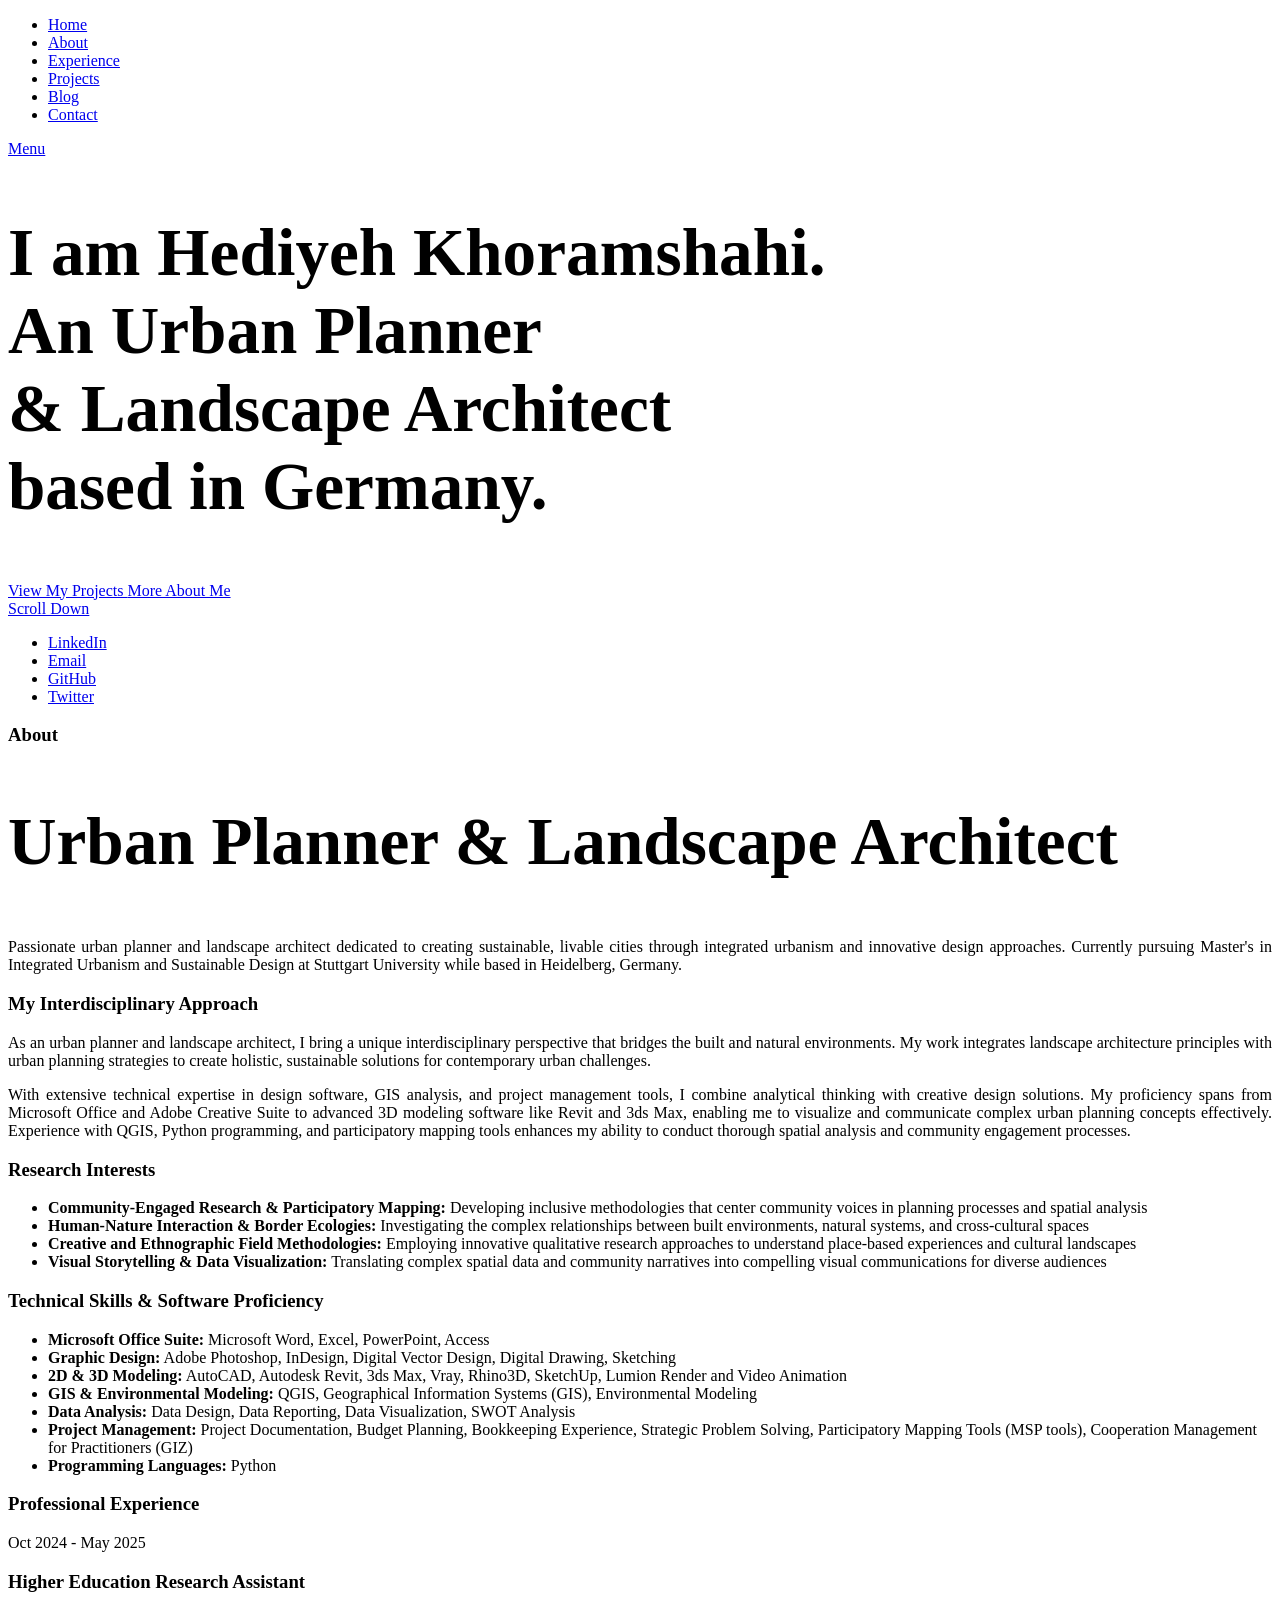
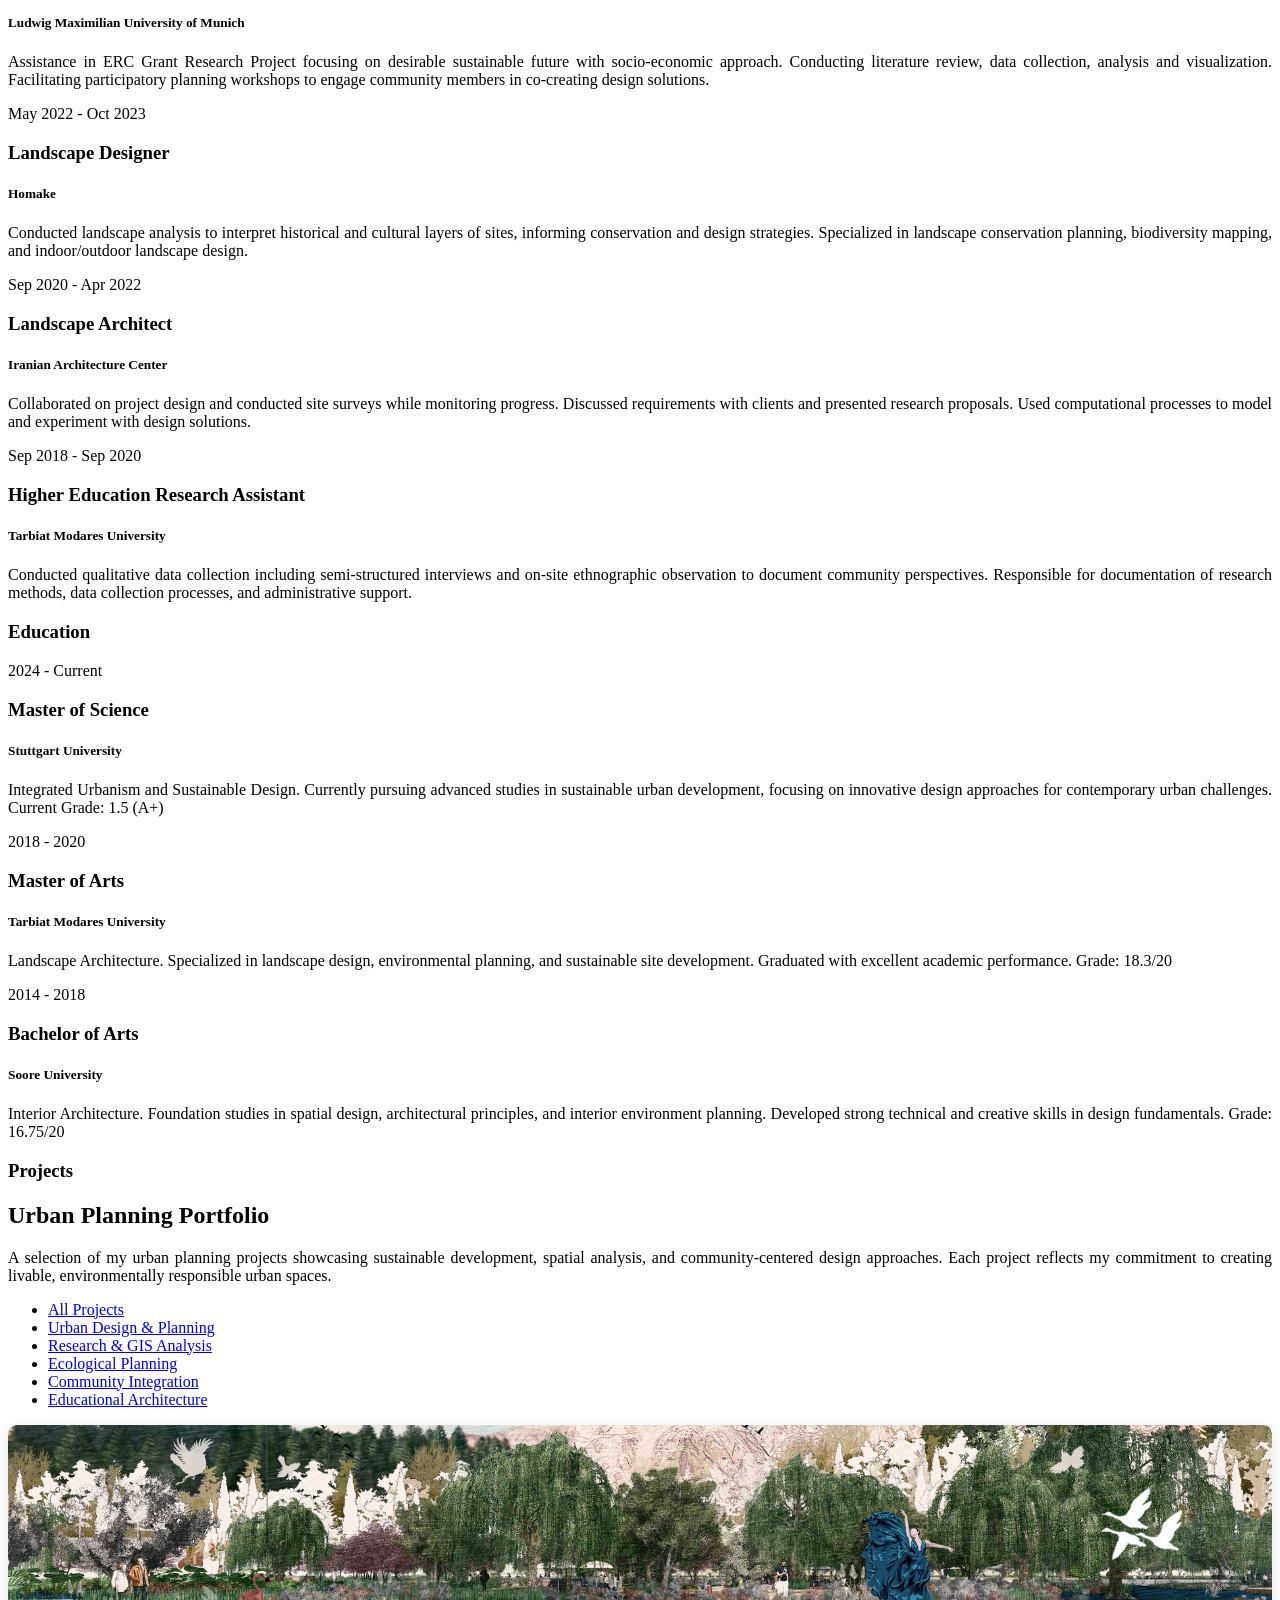
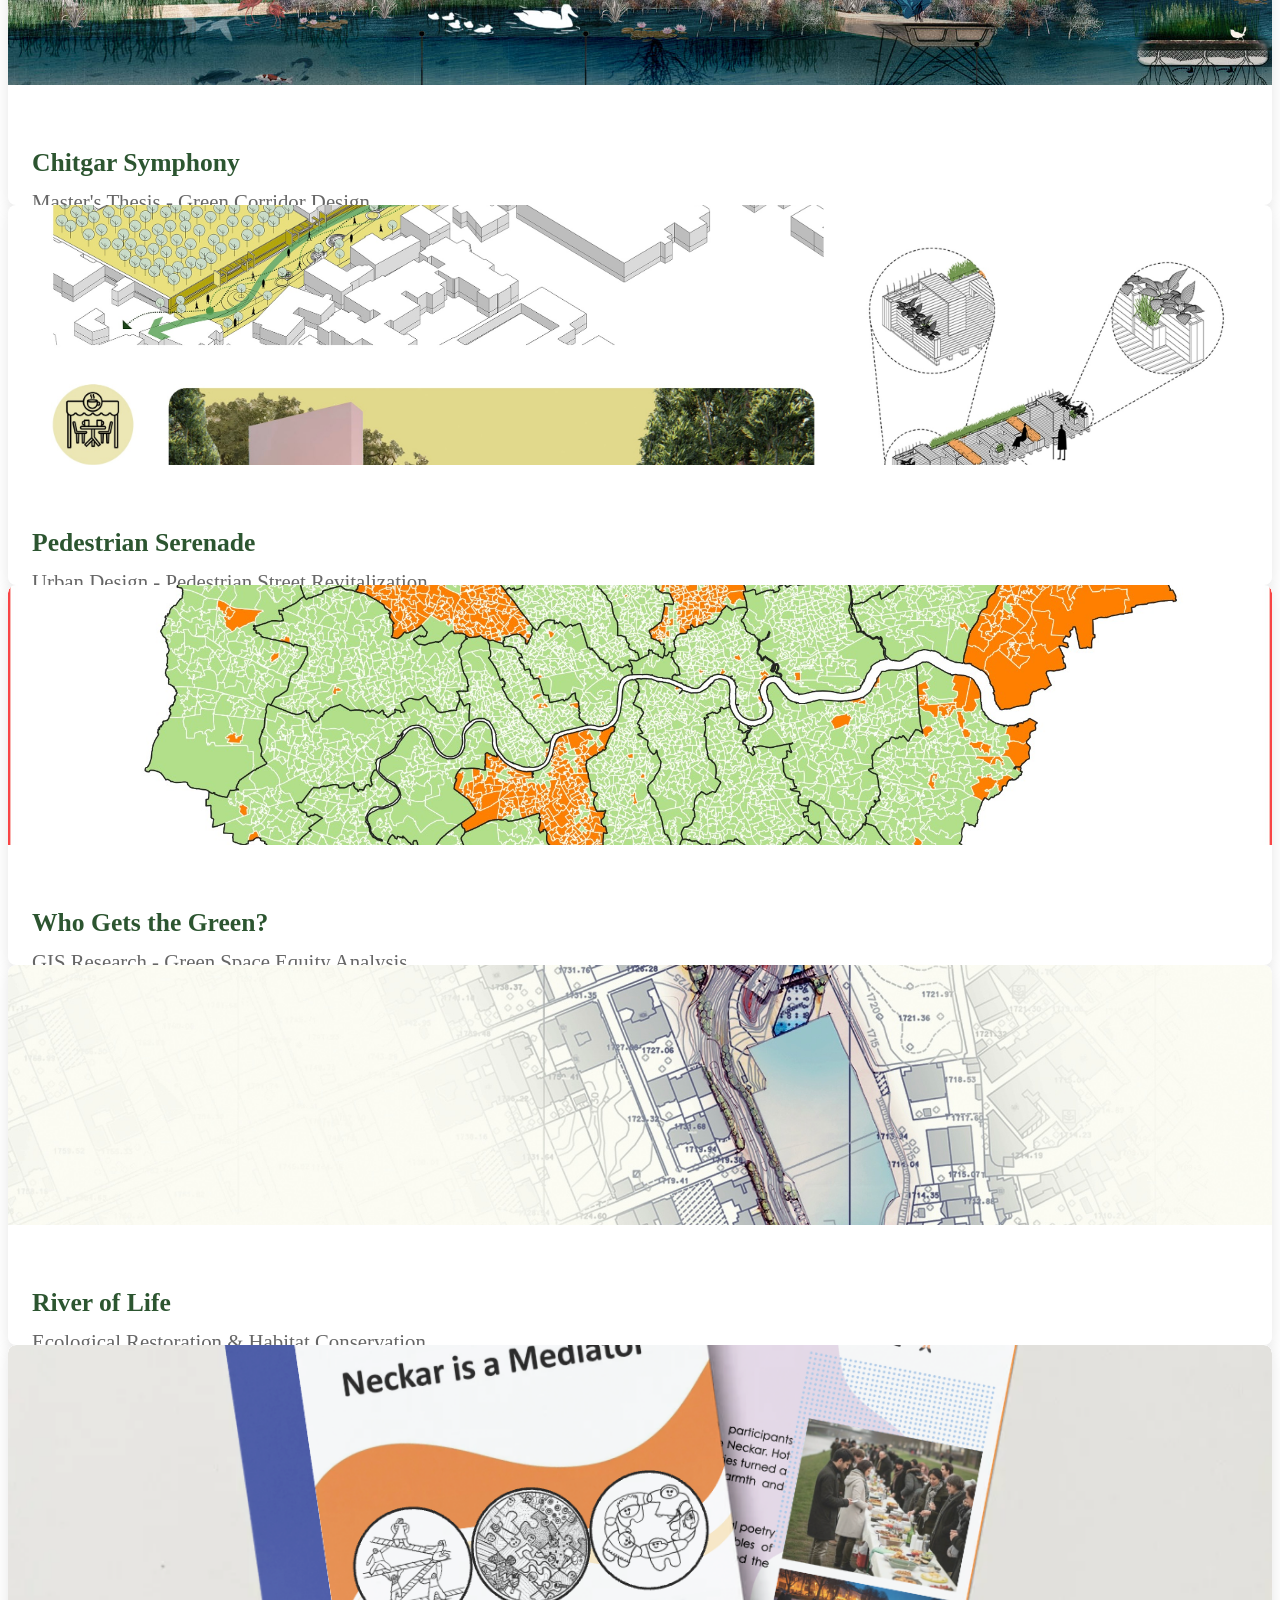
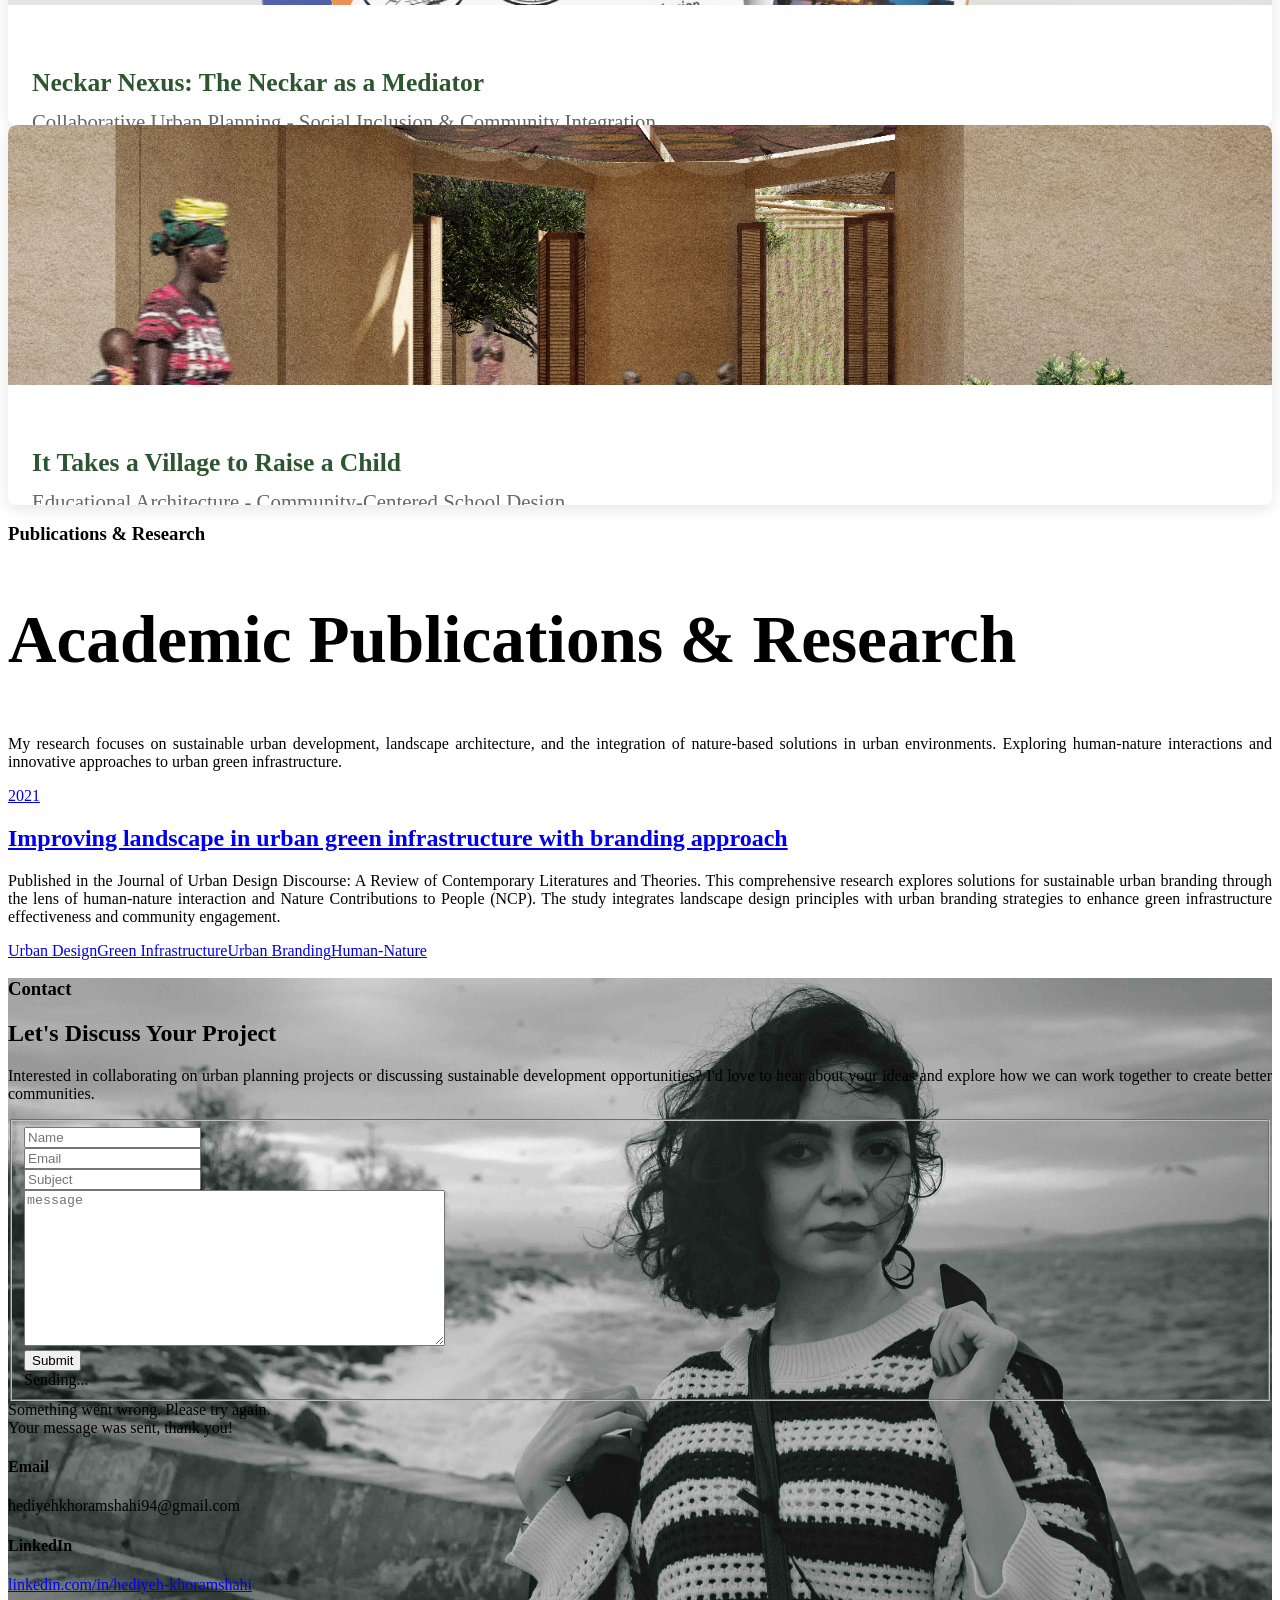
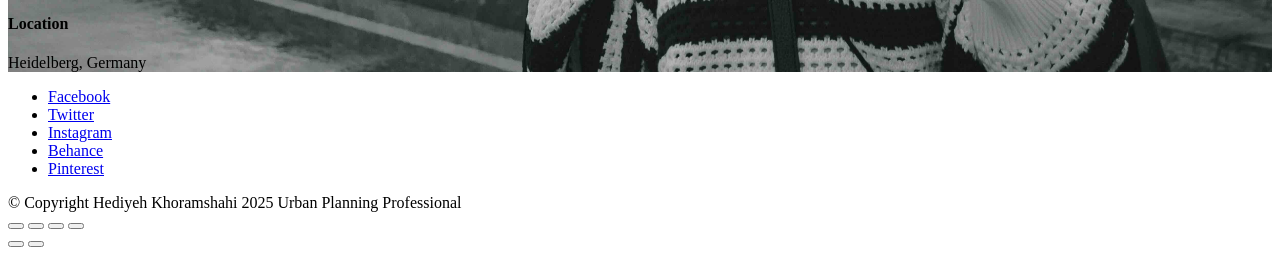
==== commit 9e5644ba: "🗑️ Remove Download CV button from portfolio" ====
--- a/index.html
+++ b/index.html
@@ -10,9 +10,9 @@
     <!--- basic page needs
     ================================================== -->
     <meta charset="utf-8">
-    <title>Hola</title>
-    <meta name="description" content="">
-    <meta name="author" content="">
+    <title>Hediyeh Khoramshahi - Urban Planner & Landscape Architect - Updated</title>
+    <meta name="description" content="Urban Planner and Landscape Architect specializing in sustainable urban development, integrated urbanism, and landscape design based in Heidelberg, Germany">
+    <meta name="author" content="Hediyeh Khoramshahi">
 
     <!-- mobile specific metas
     ================================================== -->
@@ -23,6 +23,266 @@
     <link rel="stylesheet" href="css/base.css">
     <link rel="stylesheet" href="css/vendor.css">
     <link rel="stylesheet" href="css/main.css">
+    
+    <!-- FORCE UNIFORM GRID LAYOUT -->
+    <style>
+        /* Remove ALL shadow overlays completely with maximum specificity */
+        .shadow-overlay,
+        .item-folio__thumb .shadow-overlay,
+        .s-home .shadow-overlay,
+        span.shadow-overlay,
+        div.shadow-overlay {
+            display: none !important;
+            opacity: 0 !important;
+            visibility: hidden !important;
+            background: none !important;
+            background-image: none !important;
+        }
+        
+        <!-- Override ALL masonry styling with maximum specificity */
+        .masonry-wrap .masonry {
+            display: grid !important;
+            grid-template-columns: repeat(2, 1fr) !important;
+            grid-auto-rows: 380px !important;
+            gap: 3.5rem 3.5rem !important;
+            row-gap: 6rem !important;
+            max-width: 1100px !important;
+            margin: 0 auto !important;
+            height: auto !important;
+            width: 100% !important;
+            padding: 0 2rem !important;
+        }
+        
+        /* Responsive grid - single column on mobile */
+        @media only screen and (max-width: 768px) {
+            .masonry-wrap .masonry {
+                grid-template-columns: 1fr !important;
+                gap: 3rem !important;
+                row-gap: 4rem !important;
+                padding: 0 1rem !important;
+            }
+        }
+        
+        .masonry-wrap .masonry .masonry__brick,
+        .masonry-wrap .masonry .masonry__brick.ecological-planning,
+        .masonry-wrap .masonry .masonry__brick.urban-design,
+        .masonry-wrap .masonry .masonry__brick.research-gis,
+        .masonry-wrap .masonry .masonry__brick.community-integration,
+        .masonry-wrap .masonry .masonry__brick.educational-architecture {
+            height: 380px !important;
+            max-height: 380px !important;
+            min-height: 380px !important;
+            overflow: hidden !important;
+            display: flex !important;
+            flex-direction: column !important;
+            width: auto !important;
+            float: none !important;
+            position: static !important;
+            transform: none !important;
+            top: auto !important;
+            left: auto !important;
+            background: #ffffff !important;
+            border-radius: 8px !important;
+            box-shadow: 0 4px 15px rgba(0, 0, 0, 0.1) !important;
+            transition: transform 0.3s ease, box-shadow 0.3s ease !important;
+        }
+        
+        .masonry-wrap .masonry .masonry__brick:hover {
+            transform: translateY(-5px) !important;
+            box-shadow: 0 8px 25px rgba(0, 0, 0, 0.15) !important;
+        }
+        
+        .masonry-wrap .masonry .masonry__brick .item-folio {
+            height: 100% !important;
+            display: flex !important;
+            flex-direction: column !important;
+            overflow: hidden !important;
+            border-radius: 8px !important;
+        }
+        
+        .masonry-wrap .masonry .masonry__brick .item-folio .item-folio__thumb {
+            height: 260px !important;
+            flex-shrink: 0 !important;
+            overflow: hidden !important;
+            border-radius: 8px 8px 0 0 !important;
+            position: relative !important;
+        }
+        
+        .masonry-wrap .masonry .masonry__brick .item-folio .item-folio__thumb img {
+            width: 100% !important;
+            height: 100% !important;
+            object-fit: cover !important;
+            object-position: center !important;
+            border-radius: 8px 8px 0 0 !important;
+            display: block !important;
+            visibility: visible !important;
+            opacity: 1 !important;
+        }
+        
+        .masonry-wrap .masonry .masonry__brick .item-folio .item-folio__text {
+            height: 120px !important;
+            flex-shrink: 0 !important;
+            overflow: hidden !important;
+            display: flex !important;
+            flex-direction: column !important;
+            justify-content: center !important;
+            padding: 1.5rem !important;
+            background: #ffffff !important;
+            border-radius: 0 0 8px 8px !important;
+            position: relative !important;
+            bottom: auto !important;
+        }
+        
+        .masonry-wrap .masonry .masonry__brick .item-folio .item-folio__title {
+            color: #2c5530 !important;
+            font-size: 1.6rem !important;
+            line-height: 1.3 !important;
+            margin-bottom: 0.5rem !important;
+            font-weight: 600 !important;
+        }
+        
+        .masonry-wrap .masonry .masonry__brick .item-folio .item-folio__cat {
+            color: #666666 !important;
+            font-size: 1.3rem !important;
+            margin: 0 !important;
+            line-height: 1.4 !important;
+        }
+        
+        /* Ensure all project cards have the same structure - 6 projects in 3x2 grid */
+        .masonry-wrap .masonry .masonry__brick:nth-child(5),
+        .masonry-wrap .masonry .masonry__brick:nth-child(6) {
+            grid-column: auto !important;
+            max-width: 100% !important;
+            margin: 0 !important;
+        }
+        
+        @media only screen and (max-width: 768px) {
+            .masonry-wrap .masonry .masonry__brick:nth-child(5),
+            .masonry-wrap .masonry .masonry__brick:nth-child(6) {
+                grid-column: 1 !important;
+                max-width: 100% !important;
+            }
+        }
+        
+        /* Make home heading font size smaller */
+        .home-content h1 {
+            font-size: 4.2rem !important;
+        }
+        
+        @media only screen and (max-width: 1024px) {
+            .home-content h1 {
+                font-size: 3.8rem !important;
+            }
+        }
+        
+        @media only screen and (max-width: 768px) {
+            .home-content h1 {
+                font-size: 3.4rem !important;
+            }
+        }
+        
+        @media only screen and (max-width: 480px) {
+            .home-content h1 {
+                font-size: 3rem !important;
+            }
+        }
+        
+        /* Force "Academic Publications & Research" heading to stay on one line */
+        #blog .section-intro h1 {
+            white-space: nowrap !important;
+            font-size: 4.2rem !important;
+        }
+        
+        @media only screen and (max-width: 1024px) {
+            #blog .section-intro h1 {
+                font-size: 3.8rem !important;
+            }
+        }
+        
+        @media only screen and (max-width: 768px) {
+            #blog .section-intro h1 {
+                font-size: 3.2rem !important;
+            }
+        }
+        
+        @media only screen and (max-width: 600px) {
+            #blog .section-intro h1 {
+                font-size: 2.8rem !important;
+            }
+        }
+        
+        @media only screen and (max-width: 480px) {
+            #blog .section-intro h1 {
+                font-size: 2.4rem !important;
+            }
+        }
+        
+        /* Responsive "Urban Planner & Landscape Architect" heading */
+        #about .section-intro h1 {
+            font-size: 4.2rem !important;
+            line-height: 1.2 !important;
+        }
+        
+        @media only screen and (max-width: 1024px) {
+            #about .section-intro h1 {
+                font-size: 3.8rem !important;
+            }
+        }
+        
+        @media only screen and (max-width: 768px) {
+            #about .section-intro h1 {
+                font-size: 3.2rem !important;
+            }
+        }
+        
+        @media only screen and (max-width: 600px) {
+            #about .section-intro h1 {
+                font-size: 2.8rem !important;
+            }
+        }
+        
+        @media only screen and (max-width: 480px) {
+            #about .section-intro h1 {
+                font-size: 2.4rem !important;
+            }
+        }
+
+        /* Text justification for better readability */
+        .intro-info p,
+        .about-desc p,
+        .lead p,
+        .s-testimonials .testimonial-text,
+        .s-stats .stat-text,
+        .research-interests p,
+        .home-content .intro-position,
+        .home-content .intro-info,
+        .about-content .about-desc,
+        .timeline__desc p,
+        .item-folio__caption p,
+        .s-blog p,
+        .blog-content p,
+        .section-intro p,
+        p {
+            text-align: justify !important;
+        }
+
+        /* CONTACT SECTION FIXES */
+        /* Ensure contact background uses your image */
+        .s-contact {
+            background-image: url("images/hediyeh-bg.jpeg") !important;
+            background-size: cover !important;
+            background-position: center !important;
+            background-repeat: no-repeat !important;
+        }
+
+        /* Justify text in contact section */
+        .s-contact p,
+        .s-contact .lead,
+        .s-contact .section-intro p,
+        .contact__infos p {
+            text-align: justify !important;
+        }
+    </style>
 
     <!-- script
     ================================================== -->
@@ -42,15 +302,12 @@
     ================================================== -->
     <header class="s-header">
 
-        <div class="header-logo">
-            <a class="site-logo" href="index.html"><img src="images/logo.png" alt="Homepage"></a>
-        </div>
-
         <nav class="header-nav-wrap">
             <ul class="header-nav">
                 <li class="current"><a class="smoothscroll"  href="#home" title="home">Home</a></li>
                 <li><a class="smoothscroll"  href="#about" title="about">About</a></li>
-                <li><a class="smoothscroll"  href="#works" title="works">Works</a></li>
+                <li><a class="smoothscroll"  href="#experience" title="experience">Experience</a></li>
+                <li><a class="smoothscroll"  href="#projects" title="projects">Projects</a></li>
                 <li><a class="smoothscroll"  href="#blog" title="blog">Blog</a></li>
                 <li><a class="smoothscroll"  href="#contact" title="contact">Contact</a></li>
             </ul>
@@ -63,7 +320,7 @@
 
    <!-- home
    ================================================== -->
-   <section id="home" class="s-home page-hero target-section" data-parallax="scroll" data-image-src="images/hero-bg.jpg" data-natural-width=3000 data-natural-height=2000 data-position-y=center>
+   <section id="home" class="s-home page-hero target-section" data-parallax="scroll" data-image-src="images/hediyeh-bg.jpeg" data-natural-width=3000 data-natural-height=2000 data-position-y=center>
 
         <div class="overlay"></div>
         <div class="shadow-overlay"></div>
@@ -72,17 +329,18 @@
 
             <div class="row home-content__main">
 
-                <h3>Hello There</h3>
+                <!-- <h3>Hello There</h3> -->
 
                 <h1>
-                    I am Jonathan Doe. <br>
-                    I am a graphic & UI/UX <br>
-                    designer based in Somewhere.
+                    I am Hediyeh Khoramshahi. <br>
+                    An Urban Planner <br>
+                    & Landscape Architect <br>
+                    based in Germany.
                 </h1>
 
                 <div class="home-content__buttons">
-                    <a href="#works" class="smoothscroll btn btn--stroke">
-                        Latest Projects
+                    <a href="#projects" class="smoothscroll btn btn--stroke">
+                        View My Projects
                     </a>
                     <a href="#about" class="smoothscroll btn btn--stroke">
                         More About Me
@@ -101,19 +359,16 @@
 
         <ul class="home-social">
             <li>
-                <a href="#"><i class="im im-facebook" aria-hidden="true"></i><span>Facebook</span></a>
+                <a href="http://linkedin.com/in/hediyeh-khoramshahi" target="_blank"><i class="im im-linkedin" aria-hidden="true"></i><span>LinkedIn</span></a>
             </li>
             <li>
-                <a href="#"><i class="im im-twitter" aria-hidden="true"></i><span>Twiiter</span></a>
+                <a href="mailto:hediyehkhoramshahi94@gmail.com"><i class="im im-mail" aria-hidden="true"></i><span>Email</span></a>
             </li>
             <li>
-                <a href="#"><i class="im im-instagram" aria-hidden="true"></i><span>Instagram</span></a>
+                <a href="#"><i class="im im-github" aria-hidden="true"></i><span>GitHub</span></a>
             </li>
             <li>
-                <a href="#"><i class="im im-behance" aria-hidden="true"></i><span>Behance</span></a>
-            </li>
-            <li>
-                <a href="#"><i class="im im-pinterest" aria-hidden="true"></i><span>Pinterest</span></a>
+                <a href="#"><i class="im im-twitter" aria-hidden="true"></i><span>Twitter</span></a>
             </li>
         </ul> 
         <!-- end home-social -->
@@ -128,71 +383,66 @@
         <div class="row narrow section-intro has-bottom-sep">
             <div class="col-full text-center">
                 <h3>About</h3>
-                <h1>More About Me</h1>
-                <p class="lead">Lorem ipsum Dolor adipisicing nostrud et aute Excepteur amet commodo ea dolore irure esse Duis nulla sint fugiat cillum ullamco proident aliquip quis qui voluptate dolore veniam Ut laborum non est in officia.</p>
+                <h1>Urban Planner & Landscape Architect</h1>
+                <p class="lead">Passionate urban planner and landscape architect dedicated to creating sustainable, livable cities through integrated urbanism and innovative design approaches. Currently pursuing Master's in Integrated Urbanism and Sustainable Design at Stuttgart University while based in Heidelberg, Germany.</p>
             </div>
         </div>
 
         <div class="row about-content">
 
             <div class="col-six tab-full left">
-                <h3>Howdy!</h3>
-
-                <p>Lorem ipsum Ut eiusmod ex magna sit dolor esse adipisicing minim ad cupidatat eu veniam nostrud mollit laboris sunt magna velit culpa consectetur nostrud consectetur labore sed do.</p>
+                <h3>My Interdisciplinary Approach</h3>
+
+                <p>As an urban planner and landscape architect, I bring a unique interdisciplinary perspective that bridges the built and natural environments. My work integrates landscape architecture principles with urban planning strategies to create holistic, sustainable solutions for contemporary urban challenges.</p>
 
                 <p>
-                Lorem ipsum Nisi officia Duis irure voluptate dolor commodo pariatur occaecat aliquip adipisicing voluptate Ut in qui ea sint occaecat in commodo in in in incididunt ut sunt in Ut Duis in ut ex qui anim cupidatat cupidatat ex in non dolore labore ea amet cillum ea qui dolor nisi sed velit mollit exercitation ex fugiat labore in deserunt culpa laborum culpa anim dolore laboris amet irure mollit proident velit fugiat aute ea elit magna consequat qui officia quis elit Duis dolor esse cupidatat tempor proident voluptate aliqua ex cupidatat do eiusmod veniam irure laborum ut magna nostrud dolore ullamco commodo elit sit magna aliqua laborum veniam officia dolor.	
+                With extensive technical expertise in design software, GIS analysis, and project management tools, I combine analytical thinking with creative design solutions. My proficiency spans from Microsoft Office and Adobe Creative Suite to advanced 3D modeling software like Revit and 3ds Max, enabling me to visualize and communicate complex urban planning concepts effectively. Experience with QGIS, Python programming, and participatory mapping tools enhances my ability to conduct thorough spatial analysis and community engagement processes.
                 </p>
             </div>
 
             <div class="col-six tab-full right">
-                <h3>I've Got Some skills.</h3>
-
-                <ul class="skill-bars">
-                    <li>
-                    <div class="progress percent90"><span>90%</span></div>
-                    <strong>HTML5</strong>
-                    </li>
-                    <li>
-                    <div class="progress percent85"><span>85%</span></div>
-                    <strong>CSS3</strong>
-                    </li>
-                    <li>
-                    <div class="progress percent70"><span>70%</span></div>
-                    <strong>JQuery</strong>
-                    </li>
-                    <li>
-                    <div class="progress percent95"><span>95%</span></div>
-                    <strong>PHP</strong>
-                    </li>
-                    <li>
-                    <div class="progress percent75"><span>75%</span></div>
-                    <strong>Wordpress</strong>
-                    </li>   
-                    <li>
-                    <div class="progress percent90"><span>90%</span></div>
-                    <strong>Angular JS</strong>
-                    </li>   
+                <h3>Research Interests</h3>
+
+                <ul>
+                    <li><strong>Community-Engaged Research & Participatory Mapping:</strong> Developing inclusive methodologies that center community voices in planning processes and spatial analysis</li>
+                    <li><strong>Human-Nature Interaction & Border Ecologies:</strong> Investigating the complex relationships between built environments, natural systems, and cross-cultural spaces</li>
+                    <li><strong>Creative and Ethnographic Field Methodologies:</strong> Employing innovative qualitative research approaches to understand place-based experiences and cultural landscapes</li>
+                    <li><strong>Visual Storytelling & Data Visualization:</strong> Translating complex spatial data and community narratives into compelling visual communications for diverse audiences</li>
                 </ul>
             </div>
 
         </div> <!-- end about-content -->
 
-        <div class="row about-content about-content--buttons">
+        <div class="row about-content">
 
             <div class="col-six tab-full left">
-                <a href="#0" class="btn btn--primary full-width">Download My CV</a>
-            </div>
+                <h3>Technical Skills & Software Proficiency</h3>
+
+                <ul>
+                    <li><strong>Microsoft Office Suite:</strong> Microsoft Word, Excel, PowerPoint, Access</li>
+                    <li><strong>Graphic Design:</strong> Adobe Photoshop, InDesign, Digital Vector Design, Digital Drawing, Sketching</li>
+                    <li><strong>2D & 3D Modeling:</strong> AutoCAD, Autodesk Revit, 3ds Max, Vray, Rhino3D, SketchUp, Lumion Render and Video Animation</li>
+                    <li><strong>GIS & Environmental Modeling:</strong> QGIS, Geographical Information Systems (GIS), Environmental Modeling</li>
+                    <li><strong>Data Analysis:</strong> Data Design, Data Reporting, Data Visualization, SWOT Analysis</li>
+                    <li><strong>Project Management:</strong> Project Documentation, Budget Planning, Bookkeeping Experience, Strategic Problem Solving, Participatory Mapping Tools (MSP tools), Cooperation Management for Practitioners (GIZ)</li>
+                    <li><strong>Programming Languages:</strong> Python</li>
+                </ul>
+            </div>
+
             <div class="col-six tab-full right">
-                <a href="#0" class="btn full-width">Hire Me Now</a>
-            </div>
+                <!-- Empty right column for visual balance -->
+            </div>
+
+        </div> <!-- end about-content -->
+
+        <!-- CV download button removed -->
 
         </div> <!-- end about-content buttons -->
 
         <div class="row about-content about-content--timeline">
 
             <div class="col-full text-center">
-                <h3>My Work Experience.</h3>
+                <h3>Professional Experience</h3>
             </div>
 
             <div class="col-six tab-full left">
@@ -201,24 +451,24 @@
                     <div class="timeline__block">
                         <div class="timeline__bullet"></div>
                         <div class="timeline__header">
-                            <p class="timeline__timeframe">July 2015 - Present</p>
-                            <h3>Awesome Studio</h3>
-                            <h5>Lead Designer</h5>
+                            <p class="timeline__timeframe">Oct 2024 - May 2025</p>
+                            <h3>Higher Education Research Assistant</h3>
+                            <h5>Ludwig Maximilian University of Munich</h5>
                         </div>
                         <div class="timeline__desc">
-                            <p>Lorem ipsum Occaecat do esse ex et dolor culpa nisi ex in magna consectetur nisi cupidatat laboris esse eiusmod deserunt aute do quis velit esse sed Ut proident cupidatat nulla esse cillum laborum occaecat nostrud sit dolor incididunt amet est occaecat nisi.</p>
+                            <p>Assistance in ERC Grant Research Project focusing on desirable sustainable future with socio-economic approach. Conducting literature review, data collection, analysis and visualization. Facilitating participatory planning workshops to engage community members in co-creating design solutions.</p>
                         </div>
                     </div> <!-- end timeline__block -->
 
                     <div class="timeline__block">
                         <div class="timeline__bullet"></div>
                         <div class="timeline__header">
-                            <p class="timeline__timeframe">July 2014 - June 2015</p>
-                            <h3>Super Cool Agency</h3>
-                            <h5>Front-end Developer</h5>
+                            <p class="timeline__timeframe">May 2022 - Oct 2023</p>
+                            <h3>Landscape Designer</h3>
+                            <h5>Homake</h5>
                         </div>
                         <div class="timeline__desc">	
-                            <p>Lorem ipsum Occaecat do esse ex et dolor culpa nisi ex in magna consectetur nisi cupidatat laboris esse eiusmod deserunt aute do quis velit esse sed Ut proident cupidatat nulla esse cillum laborum occaecat nostrud sit dolor incididunt amet est occaecat nisi incididunt.</p>
+                            <p>Conducted landscape analysis to interpret historical and cultural layers of sites, informing conservation and design strategies. Specialized in landscape conservation planning, biodiversity mapping, and indoor/outdoor landscape design.</p>
                         </div>
                     </div> <!-- end timeline__block -->
 
@@ -231,24 +481,24 @@
                     <div class="timeline__block">
                         <div class="timeline__bullet"></div>
                         <div class="timeline__header">
-                            <p class="timeline__timeframe">July 2012 - June 2014</p>
-                            <h3>Great Design Studio</h3>
-                            <h5>Web Designer</h5>
+                            <p class="timeline__timeframe">Sep 2020 - Apr 2022</p>
+                            <h3>Landscape Architect</h3>
+                            <h5>Iranian Architecture Center</h5>
                         </div>
                         <div class="timeline__desc">
-                            <p>Lorem ipsum Occaecat do esse ex et dolor culpa nisi ex in magna consectetur nisi cupidatat laboris esse eiusmod deserunt aute do quis velit esse sed Ut proident cupidatat nulla esse cillum laborum occaecat nostrud sit dolor incididunt amet est occaecat nisi.</p>
+                            <p>Collaborated on project design and conducted site surveys while monitoring progress. Discussed requirements with clients and presented research proposals. Used computational processes to model and experiment with design solutions.</p>
                         </div>
                     </div> <!-- end timeline__block -->
 
                     <div class="timeline__block">
                         <div class="timeline__bullet"></div>
                         <div class="timeline__header">
-                            <p class="timeline__timeframe">July 2011 - June 2012</p>
-                            <h3>Epic Design Agency</h3>
-                            <h5>Web Designer</h5>
+                            <p class="timeline__timeframe">Sep 2018 - Sep 2020</p>
+                            <h3>Higher Education Research Assistant</h3>
+                            <h5>Tarbiat Modares University</h5>
                         </div>
                         <div class="timeline__desc">
-                            <p>Lorem ipsum Occaecat do esse ex et dolor culpa nisi ex in magna consectetur nisi cupidatat laboris esse eiusmod deserunt aute do quis velit esse sed Ut proident cupidatat nulla esse cillum laborum occaecat nostrud sit dolor incididunt amet est occaecat nisi incididunt.</p>
+                            <p>Conducted qualitative data collection including semi-structured interviews and on-site ethnographic observation to document community perspectives. Responsible for documentation of research methods, data collection processes, and administrative support.</p>
                         </div>
                     </div> <!-- end timeline__block -->
 
@@ -257,331 +507,371 @@
 
         </div> <!-- end about-content timeline -->
 
+        <!-- Education Section -->
+        <div class="row about-content about-content--timeline">
+
+            <div class="col-full text-center">
+                <h3>Education</h3>
+            </div>
+
+            <div class="col-six tab-full left">
+                <div class="timeline">
+
+                    <div class="timeline__block">
+                        <div class="timeline__bullet"></div>
+                        <div class="timeline__header">
+                            <p class="timeline__timeframe">2024 - Current</p>
+                            <h3>Master of Science</h3>
+                            <h5>Stuttgart University</h5>
+                        </div>
+                        <div class="timeline__desc">
+                            <p>Integrated Urbanism and Sustainable Design. Currently pursuing advanced studies in sustainable urban development, focusing on innovative design approaches for contemporary urban challenges. Current Grade: 1.5 (A+)</p>
+                        </div>
+                    </div> <!-- end timeline__block -->
+
+                    <div class="timeline__block">
+                        <div class="timeline__bullet"></div>
+                        <div class="timeline__header">
+                            <p class="timeline__timeframe">2018 - 2020</p>
+                            <h3>Master of Arts</h3>
+                            <h5>Tarbiat Modares University</h5>
+                        </div>
+                        <div class="timeline__desc">	
+                            <p>Landscape Architecture. Specialized in landscape design, environmental planning, and sustainable site development. Graduated with excellent academic performance. Grade: 18.3/20</p>
+                        </div>
+                    </div> <!-- end timeline__block -->
+
+                </div> <!-- end timeline -->
+            </div> <!-- end left -->
+
+            <div class="col-six tab-full right">
+                <div class="timeline">
+
+                    <div class="timeline__block">
+                        <div class="timeline__bullet"></div>
+                        <div class="timeline__header">
+                            <p class="timeline__timeframe">2014 - 2018</p>
+                            <h3>Bachelor of Arts</h3>
+                            <h5>Soore University</h5>
+                        </div>
+                        <div class="timeline__desc">
+                            <p>Interior Architecture. Foundation studies in spatial design, architectural principles, and interior environment planning. Developed strong technical and creative skills in design fundamentals. Grade: 16.75/20</p>
+                        </div>
+                    </div> <!-- end timeline__block -->
+
+                </div> <!-- end timeline -->
+            </div> <!-- end right -->
+
+        </div> <!-- end education timeline -->
+
     </section> <!-- end about -->
     
 
-    <!-- works
+    <!-- projects
     ================================================== -->
-    <section id="works" class="s-works target-section">
+    <section id="projects" class="s-works target-section">
 
         <div class="row narrow section-intro has-bottom-sep">
             <div class="col-full">
-                <h3>Portfolio</h3>
-                <h1>See My Latest Projects.</h1>
+                <h3>Projects</h3>
+                <h1>Urban Planning Portfolio</h1>
                 
-                <p class="lead">Lorem ipsum Dolor adipisicing nostrud et aute Excepteur amet commodo ea dolore irure esse Duis nulla sint fugiat cillum ullamco proident aliquip quis qui voluptate dolore veniam Ut laborum non est in officia.</p>
+                <p class="lead">A selection of my urban planning projects showcasing sustainable development, spatial analysis, and community-centered design approaches. Each project reflects my commitment to creating livable, environmentally responsible urban spaces.</p>
+            </div>
+        </div>
+
+        <!-- Project Category Filter -->
+        <div class="row project-filter">
+            <div class="col-full">
+                <ul class="filter-menu">
+                    <li><a href="#" class="filter-btn active" data-filter="*">All Projects</a></li>
+                    <li><a href="#" class="filter-btn" data-filter=".urban-design">Urban Design & Planning</a></li>
+                    <li><a href="#" class="filter-btn" data-filter=".research-gis">Research & GIS Analysis</a></li>
+                    <li><a href="#" class="filter-btn" data-filter=".ecological-planning">Ecological Planning</a></li>
+                    <li><a href="#" class="filter-btn" data-filter=".community-integration">Community Integration</a></li>
+                    <li><a href="#" class="filter-btn" data-filter=".educational-architecture">Educational Architecture</a></li>
+                </ul>
             </div>
         </div>
 
         <div class="row masonry-wrap">
             <div class="masonry">
 
-                <div class="masonry__brick">
+                <div class="masonry__brick ecological-planning">
                     <div class="item-folio">
 
                         <div class="item-folio__thumb">
-                            <a href="images/portfolio/gallery/g-beetle.jpg" class="thumb-link" title="The Beetle Car" data-size="1050x700">
-                                <img src="images/portfolio/beetle.jpg" 
-                                     srcset="images/portfolio/beetle.jpg 1x, images/portfolio/beetle@2x.jpg 2x" alt="">
-                                <span class="shadow-overlay"></span>
+                            <a href="images/portfolio/gallery/g-chitgar-symphony.jpg" class="thumb-link" title="Chitgar Symphony" data-size="1050x700">
+                                <img src="images/portfolio/chitgar-symphony.jpg" 
+                                     srcset="images/portfolio/chitgar-symphony.jpg 1x, images/portfolio/chitgar-symphony.jpg 2x" alt="Chitgar Symphony - Ecological Urban Corridor Design">
                             </a>
                         </div>
 
                         <div class="item-folio__text">
                             <h3 class="item-folio__title">
-                                The Beetle
+                                Chitgar Symphony
                             </h3>
                             <p class="item-folio__cat">
-                                Web Development
+                                Master's Thesis - Green Corridor Design
                             </p>
                         </div>
 
-                        <a href="https://www.behance.net/" class="item-folio__project-link" title="Project link">
+                        <a href="#" class="item-folio__project-link" title="Project link">
                             <i class="im im-link"></i>
                         </a>
 
                         <div class="item-folio__caption">
-                            <p>Vero molestiae sed aut natus excepturi. Et tempora numquam. Temporibus iusto quo.Unde dolorem corrupti neque nisi.</p>
+                            <p><strong>The Creation of an Ecologically-Oriented Urban Corridor: Enhancing Ecological Urban Branding and Biodiversity Preservation through integrating Chitgar Lake, Chitgar Park, and the Botanical Garden in Tehran, Iran.</strong></p>
+                            <p>This Master's thesis project at Tarbiat Modares University creates a tangible representation of Tehran's dedication to ecological sustainability. The green corridor design incorporates educational interpretation elements, informative signage, interactive displays, and educational paths to enhance community engagement and environmental awareness.</p>
+                            <p>Key features include vertical gardens, living walls, indigenous plant species, multi-functional recreational spaces, cultural event venues, and children's learning gardens. The project focuses on habitat connectivity, biodiversity conservation, and establishing a unique ecological urban character that promotes community ownership and environmental stewardship.</p>
+                            <p><em>Supervised by Dr. Medi Haghighat Bin with consultation from Professor Mohammad Reza Pourjafar.</em></p>
+                            
+                            <p><strong>Project Visualizations:</strong></p>
+                            <div style="display: grid; grid-template-columns: repeat(2, 1fr); gap: 15px; margin: 20px 0;">
+                                <a href="images/portfolio/chitgar-symphony.jpg" target="_blank">
+                                    <img src="images/portfolio/chitgar-symphony.jpg" alt="Chitgar Symphony Main View" style="width: 100%; border-radius: 6px; box-shadow: 0 4px 12px rgba(0,0,0,0.15);">
+                                </a>
+                                <a href="images/portfolio/chitgar-symphony2.jpg" target="_blank">
+                                    <img src="images/portfolio/chitgar-symphony2.jpg" alt="Chitgar Symphony Design 2" style="width: 100%; border-radius: 6px; box-shadow: 0 4px 12px rgba(0,0,0,0.15);">
+                                </a>
+                                <a href="images/portfolio/chitgar-symphony3.jpg" target="_blank">
+                                    <img src="images/portfolio/chitgar-symphony3.jpg" alt="Chitgar Symphony Design 3" style="width: 100%; border-radius: 6px; box-shadow: 0 4px 12px rgba(0,0,0,0.15);">
+                                </a>
+                                <a href="images/portfolio/chitgar-symphony4.jpg" target="_blank">
+                                    <img src="images/portfolio/chitgar-symphony4.jpg" alt="Chitgar Symphony Design 4" style="width: 100%; border-radius: 6px; box-shadow: 0 4px 12px rgba(0,0,0,0.15);">
+                                </a>
+                                <a href="images/portfolio/chitgar-symphony5.jpg" target="_blank">
+                                    <img src="images/portfolio/chitgar-symphony5.jpg" alt="Chitgar Symphony Design 5" style="width: 100%; border-radius: 6px; box-shadow: 0 4px 12px rgba(0,0,0,0.15);">
+                                </a>
+                            </div>
                         </div>
 
                     </div> <!-- end item-folio -->
                 </div> <!-- end masonry__brick -->
 
-                <div class="masonry__brick">
+                <div class="masonry__brick urban-design">
                     <div class="item-folio">
 
                         <div class="item-folio__thumb">
-                            <a href="images/portfolio/gallery/g-lighthouse.jpg" class="thumb-link" title="Lighthouse" data-size="1050x700">
-                                <img src="images/portfolio/lighthouse.jpg" 
-                                     srcset="images/portfolio/lighthouse.jpg 1x, images/portfolio/lighthouse@2x.jpg 2x" alt="">
-                                <span class="shadow-overlay"></span>
+                            <a href="images/portfolio/gallery/g-pedestrian-serenade.jpg" class="thumb-link" title="Pedestrian Serenade" data-size="1050x700">
+                                <img src="images/portfolio/pedestrian-serenade.jpg" 
+                                     srcset="images/portfolio/pedestrian-serenade.jpg 1x, images/portfolio/pedestrian-serenade.jpg 2x" alt="Pedestrian Serenade - Vanak Village Pedestrian Street Design">
                             </a>
                         </div>
 
                         <div class="item-folio__text">
                             <h3 class="item-folio__title">
-                                Lighthouse
+                                Pedestrian Serenade
                             </h3>
                             <p class="item-folio__cat">
-                                Web Design
+                                Urban Design - Pedestrian Street Revitalization
                             </p>
                         </div>
 
-                        <a href="https://www.behance.net/" class="item-folio__project-link" title="Project link">
+                        <a href="#" class="item-folio__project-link" title="Project link">
                             <i class="im im-link"></i>
                         </a>
 
                         <div class="item-folio__caption">
-                            <p>Vero molestiae sed aut natus excepturi. Et tempora numquam. Temporibus iusto quo.Unde dolorem corrupti neque nisi.</p>
+                            <p><strong>Pedestrian Serenade: Revitalizing Vanak Village through Pedestrian-Oriented Design</strong></p>
+                            <p>This landscape design project at Tarbiat Modares University centers on creating a vibrant pedestrian street in Vanak Village, Tehran, Iran. Led by Dr. Mehdi Haghighat Bin, the project seeks to rejuvenate the urban structure through pedestrian-oriented design while preserving the district's distinct cultural legacy.</p>
+                            <p><strong>Key Design Elements:</strong> Pedestrian-focused infrastructure with expanded sidewalks, designated pedestrian areas, and clearly marked crosswalks. The design incorporates seating areas, public art installations, pocket parks, and indigenous plant species to create an inclusive environment that fosters social interaction and supports local businesses.</p>
+                            <p><strong>Cultural Integration:</strong> The design method emphasizes understanding and conservation of Vanak Village's distinctive essence, incorporating traditional aesthetic elements that create seamless connection between the pedestrian street and surrounding built environment. Features include designated areas for open-air markets, artisanal product stalls, and cultural gatherings to support the local economy.</p>
+                            
+                            <p><strong>Project Visualizations:</strong></p>
+                            <div style="display: grid; grid-template-columns: repeat(2, 1fr); gap: 15px; margin: 20px 0;">
+                                <a href="images/portfolio/pedestrian-serenade.jpg" target="_blank">
+                                    <img src="images/portfolio/pedestrian-serenade.jpg" alt="Pedestrian Serenade Main Design" style="width: 100%; border-radius: 6px; box-shadow: 0 4px 12px rgba(0,0,0,0.15);">
+                                </a>
+                                <a href="images/portfolio/pedestrian-serenade2.jpg" target="_blank">
+                                    <img src="images/portfolio/pedestrian-serenade2.jpg" alt="Pedestrian Serenade Design 2" style="width: 100%; border-radius: 6px; box-shadow: 0 4px 12px rgba(0,0,0,0.15);">
+                                </a>
+                            </div>
                         </div>
 
                     </div> <!-- end item-folio -->
                 </div> <!-- end masonry__brick -->
 
-                <div class="masonry__brick">
+                <div class="masonry__brick research-gis">
                     <div class="item-folio">
 
                         <div class="item-folio__thumb">
-                            <a href="images/portfolio/gallery/g-salad.jpg" class="thumb-link" data-size="1050x700">
-                                <img src="images/portfolio/salad.jpg" 
-                                     srcset="images/portfolio/salad.jpg 1x, images/portfolio/salad@2x.jpg 2x" alt="">
-                                <span class="shadow-overlay"></span>
+                            <a href="images/portfolio/gallery/who-gets-green-1.jpg" class="thumb-link" data-size="1050x700">
+                                <img src="images/portfolio/who-gets-green-1.jpg" 
+                                     srcset="images/portfolio/who-gets-green-1.jpg 1x, images/portfolio/who-gets-green-1.jpg 2x" alt="">
                             </a>
                         </div>
 
                         <div class="item-folio__text">
                             <h3 class="item-folio__title">
-                                Salad
+                                Who Gets the Green?
                             </h3>
                             <p class="item-folio__cat">
-                                Branding
+                                GIS Research - Green Space Equity Analysis
                             </p>
                         </div>
 
-                        <a href="https://www.behance.net/" class="item-folio__project-link" title="Project link">
+                        <a href="#" class="item-folio__project-link" title="Project link">
                             <i class="im im-link"></i>
                         </a>
 
-                        <span class="item-folio__caption">
-                            <p>Vero molestiae sed aut natus excepturi. Et tempora numquam. Temporibus iusto quo.Unde dolorem corrupti neque nisi.</p>
-                        </span>
-
+<div class="item-folio__caption">
+    <p><strong>Who Gets the Green? Analyzing Green Space Distribution and Accessibility in Urban Areas</strong></p>
+    <p><strong>Colleagues:</strong> Ayesha Parveen</p>
+    <p>This comprehensive GIS research project examines the equitable distribution of green spaces across different neighborhoods and socioeconomic areas. Conducted in collaboration with colleague Ayesha Parveen under the supervision of Dr. Leonie Fischer.</p>
+    <p><strong>Research Visualizations:</strong></p>
+    <div style="display: grid; grid-template-columns: repeat(3, 1fr); gap: 15px; margin: 20px 0;">
+        <a href="images/portfolio/who-gets-green-1.jpg" target="_blank">
+            <img src="images/portfolio/who-gets-green-1.jpg" alt="Green Space Analysis Map 1" style="width: 100%; border-radius: 6px; box-shadow: 0 4px 12px rgba(0,0,0,0.15);">
+        </a>
+        <a href="images/portfolio/who-gets-green-2.jpg" target="_blank">
+            <img src="images/portfolio/who-gets-green-2.jpg" alt="Green Space Analysis Map 2" style="width: 100%; border-radius: 6px; box-shadow: 0 4px 12px rgba(0,0,0,0.15);">
+        </a>
+        <a href="images/portfolio/who-gets-green-3.jpg" target="_blank">
+            <img src="images/portfolio/who-gets-green-3.jpg" alt="Green Space Analysis Map 3" style="width: 100%; border-radius: 6px; box-shadow: 0 4px 12px rgba(0,0,0,0.15);">
+        </a>
+        <a href="images/portfolio/who-gets-green-4.jpg" target="_blank">
+            <img src="images/portfolio/who-gets-green-4.jpg" alt="Green Space Analysis Map 4" style="width: 100%; border-radius: 6px; box-shadow: 0 4px 12px rgba(0,0,0,0.15);">
+        </a>
+        <a href="images/portfolio/Who Gets the Green2.png" target="_blank">
+            <img src="images/portfolio/Who Gets the Green2.png" alt="Additional Analysis 2" style="width: 100%; border-radius: 6px; box-shadow: 0 4px 12px rgba(0,0,0,0.15);">
+        </a>
+        <a href="images/portfolio/Who Gets the Green3.png" target="_blank">
+            <img src="images/portfolio/Who Gets the Green3.png" alt="Additional Analysis 3" style="width: 100%; border-radius: 6px; box-shadow: 0 4px 12px rgba(0,0,0,0.15);">
+        </a>
+        <a href="images/portfolio/Who Gets the Green4.png" target="_blank">
+            <img src="images/portfolio/Who Gets the Green4.png" alt="Additional Analysis 4" style="width: 100%; border-radius: 6px; box-shadow: 0 4px 12px rgba(0,0,0,0.15);">
+        </a>
+        <a href="images/portfolio/Who Gets the Green5.png" target="_blank">
+            <img src="images/portfolio/Who Gets the Green5.png" alt="Additional Analysis 5" style="width: 100%; border-radius: 6px; box-shadow: 0 4px 12px rgba(0,0,0,0.15);">
+        </a>
+    </div>
+</div>
+                    </div> <!-- end item-folio -->                                   
+                </div> <!-- end masonry__brick -->
+
+
+                <div class="masonry__brick ecological-planning">
+                    <div class="item-folio">
+
+                        <div class="item-folio__thumb">
+                            <a href="images/portfolio/gallery/g-river-of-life.jpg" class="thumb-link" data-size="1050x700">
+                                <img src="images/portfolio/River of life.jpg"
+                                     srcset="images/portfolio/River of life.jpg 1x, images/portfolio/River of life.jpg 2x" alt="River of Life Project">
+                            </a>
+                        </div>
+
+                        <div class="item-folio__text">
+                            <h3 class="item-folio__title">
+                                River of Life
+                            </h3>
+                            <p class="item-folio__cat">
+                                Ecological Restoration & Habitat Conservation
+                            </p>
+                        </div>
+
+                        <a href="#" class="item-folio__project-link" title="Project link">
+                            <i class="im im-link"></i>
+                        </a>
+
+<div class="item-folio__caption">
+    <p><strong>River of Life: Ecological Restoration and Sustainable Land Use Project</strong></p>
+    <p>The project focuses on preserving and rehabilitating the indigenous ecosystem, identifying vulnerable habitats, and enhancing biodiversity through habitat restoration and sustainable land use practices. It strategically incorporates recreational amenities such as walking trails, cycling paths, and picnic areas to foster a meaningful connection between individuals and the natural environment while respecting ecologically delicate regions.</p>
+    <p><strong>Sustainability & Community Engagement:</strong> Emphasizing sustainability, the project implements resource management strategies, water conservation, waste management, and eco-friendly infrastructure to reduce environmental impact. Moreover, community engagement and education play a pivotal role, as the project aims to instill ecological consciousness within the community through educational signage, nature-based learning opportunities, and collaborative initiatives, fostering a sense of ownership and pride in conservation efforts.</p>
+        </a>
+    </div>
                     </div> <!-- end item-folio -->
                 </div> <!-- end masonry__brick -->
 
-                <div class="masonry__brick">
+                <div class="masonry__brick community-integration">
                     <div class="item-folio">
 
                         <div class="item-folio__thumb">
-                            <a href="images/portfolio/gallery/g-woodcraft.jpg" class="thumb-link" data-size="1050x700">
-                                <img src="images/portfolio/woodcraft.jpg"
-                                     srcset="images/portfolio/woodcraft.jpg 1x, images/portfolio/woodcraft@2x.jpg 2x" alt="">
-                                <span class="shadow-overlay"></span>
+                            <a href="images/portfolio/gallery/g-neckar-nexus.png" class="thumb-link" data-size="1050x700">
+                                <img src="images/portfolio/Neckar nexus.png"
+                                     srcset="images/portfolio/Neckar nexus.png 1x, images/portfolio/Neckar nexus.png 2x" alt="Neckar Nexus Project">
                             </a>
                         </div>
 
                         <div class="item-folio__text">
                             <h3 class="item-folio__title">
-                                Woodcraft
+                                Neckar Nexus: The Neckar as a Mediator
                             </h3>
                             <p class="item-folio__cat">
-                                Branding
+                                Collaborative Urban Planning - Social Inclusion & Community Integration
                             </p>
                         </div>
 
-                        <a href="https://www.behance.net/" class="item-folio__project-link" title="Project link">
+                        <a href="#" class="item-folio__project-link" title="Project link">
                             <i class="im im-link"></i>
                         </a>
 
-                        <span class="item-folio__caption">
-                            <p>Vero molestiae sed aut natus excepturi. Et tempora numquam. Temporibus iusto quo.Unde dolorem corrupti neque nisi.</p>
-                        </span>
+                        <div class="item-folio__caption">
+                            <p><strong>Neckar Nexus: The Neckar as a Mediator - Bridging Communities Through River-Centered Urban Planning</strong></p>
+                            <p><strong>Colleagues:</strong> Habiba Al Harrasi, Gréta Fazekas, and Veronika Babiča</p>
+                            <p><em>Supervised by Dr. Shaharin Elham, Angie Carolina Camacho Gutiérrez, Dr. Astrid Ley, and Dr. Leonie Fischer.</em></p>
+                            <p><strong>Research Methodology:</strong> We conducted extensive field research including semi-structured interviews, surveys, and public life observations, particularly focusing on the Arab community in Bad Cannstatt. Our research revealed challenges of time scarcity, emotional distance from the river, and cultural gaps, while identifying opportunities for intercultural exchange and community building.</p>
+                            <p><strong>Strategic Framework:</strong> Our three-phase approach centers on Social Support, Diversity & Inclusion, and Social Cohesion & Trust. Phase 1 maps community encounters and needs; Phase 2 activates connections through co-designed cultural events and workshops; Phase 3 leverages the Neckar as a long-term mediator through sustainable community spaces and digital platforms.</p>
+                            <p><strong>Project Visualizations:</strong></p>
+                            <div style="display: grid; grid-template-columns: repeat(2, 1fr); gap: 15px; margin: 20px 0;">
+                                <a href="images/portfolio/gallery/g-neckar-nexus.png" target="_blank">
+                                    <img src="images/portfolio/Neckar nexus.png" alt="Neckar Nexus Image 1" style="width: 100%; border-radius: 6px; box-shadow: 0 4px 12px rgba(0,0,0,0.15);">
+                                </a>
+                                <a href="images/portfolio/gallery/g-neckar-nexus-2.png" target="_blank">
+                                    <img src="images/portfolio/Neckar nexus 2.png" alt="Neckar Nexus Image 2" style="width: 100%; border-radius: 6px; box-shadow: 0 4px 12px rgba(0,0,0,0.15);">
+                                </a>
+                            </div>
+                        </div>
 
                     </div> <!-- end item-folio -->
                 </div> <!-- end masonry__brick -->
 
-                <div class="masonry__brick">
+                <div class="masonry__brick educational-architecture">
                     <div class="item-folio">
 
                         <div class="item-folio__thumb">
-                            <a href="images/portfolio/gallery/g-skaterboy.jpg" class="thumb-link" data-size="1050x700">
-                                <img src="images/portfolio/skaterboy.jpg"
-                                     srcset="images/portfolio/skaterboy.jpg 1x, images/portfolio/skaterboy@2x.jpg 2x" alt="">
-                                <span class="shadow-overlay"></span>
+                            <a href="images/portfolio/gallery/g-It Takes a Village to Raise a Child 1.jpg" class="thumb-link" title="It Takes a Village to Raise a Child" data-size="1050x700">
+                                <img src="images/portfolio/It Takes a Village to Raise a Child 1.jpg"
+                                     srcset="images/portfolio/It Takes a Village to Raise a Child 1.jpg 1x, images/portfolio/It Takes a Village to Raise a Child 1.jpg 2x" alt="Village School Project - Community-Centered Educational Architecture">
                             </a>
                         </div>
 
                         <div class="item-folio__text">
                             <h3 class="item-folio__title">
-                                Skaterboy
+                                It Takes a Village to Raise a Child
                             </h3>
                             <p class="item-folio__cat">
-                                Web Development
+                                Educational Architecture - Community-Centered School Design
                             </p>
                         </div>
 
-                        <a href="https://www.behance.net/" class="item-folio__project-link" title="Project link">
+                        <a href="#" class="item-folio__project-link" title="Project link">
                             <i class="im im-link"></i>
                         </a>
 
-                        <span class="item-folio__caption">
-                            <p>Vero molestiae sed aut natus excepturi. Et tempora numquam. Temporibus iusto quo.Unde dolorem corrupti neque nisi.</p>
-                        </span>
+                        <div class="item-folio__caption">
+                            <p><strong>"It Takes a Village to Raise a Child" - Community-Centered Educational Architecture</strong></p>
+                            <p><strong>Colleagues:</strong> Silvia Ruiz, Shraddha Adhikari, and Ayesha Parveen</p>
+                            <p>This architectural project reimagines educational spaces as organic extensions of village life, beginning not with walls or classrooms, but with the child and the community around them. The design philosophy centers on creating a "structure for belonging" that grows naturally with the village rhythm.</p>
+                            <p><strong>Design Concept:</strong> The school unfolds as five flexible learning units arranged around a central courtyard - the heart of the design where learning flows through open air, where rain falls and dries, where sounds echo and children play. Each unit serves as a space for exploring, learning, and growing, adaptable for lessons, storytelling, or circular play.</p>
+                            <p><strong>Community Integration:</strong> The design features three essential layers: the inner nurturing space, the permeable shaded walkways for communication between instructors and caregivers, and the "community edge" - an invitation rather than a barrier. This edge bends where people linger and widens where they gather, shaped not by the architect's hand but by the village's footsteps.</p>
+                            <p><strong>Organic Growth:</strong> The architecture allows for natural expansion - a kitchen for village meals, a library with local stories, additional classrooms, and celebration spaces emerge as needed. The school doesn't transform the village; the village shapes the school, creating a rhythm of belonging that remains forever open to growth.</p>
+                            <p><strong>Project Visualizations:</strong></p>
+                            <div style="display: grid; grid-template-columns: repeat(2, 1fr); gap: 15px; margin: 20px 0;">
+                                <a href="images/portfolio/It Takes a Village to Raise a Child 1.jpg" target="_blank">
+                                    <img src="images/portfolio/It Takes a Village to Raise a Child 1.jpg" alt="Village School Design 1" style="width: 100%; border-radius: 6px; box-shadow: 0 4px 12px rgba(0,0,0,0.15);">
+                                </a>
+                                <a href="images/portfolio/It Takes a Village to Raise a Child 2.jpg" target="_blank">
+                                    <img src="images/portfolio/It Takes a Village to Raise a Child 2.jpg" alt="Village School Design 2" style="width: 100%; border-radius: 6px; box-shadow: 0 4px 12px rgba(0,0,0,0.15);">
+                                </a>
+                            </div>
+                        </div>
 
                     </div> <!-- end item-folio -->
                 </div> <!-- end masonry__brick -->
-
-                <div class="masonry__brick">
-                    <div class="item-folio">
-
-                        <div class="item-folio__thumb">
-                            <a href="images/portfolio/gallery/g-liberty.jpg" class="thumb-link" data-size="1050x700">
-                                <img src="images/portfolio/liberty.jpg"
-                                     srcset="images/portfolio/liberty.jpg 1x, images/portfolio/liberty@2x.jpg 2x" alt="">
-                                <span class="shadow-overlay"></span>
-                            </a>
-                        </div>
-
-                        <div class="item-folio__text">
-                            <h3 class="item-folio__title">
-                                Liberty
-                            </h3>
-                            <p class="item-folio__cat">
-                                Branding
-                            </p>
-                        </div>
-
-                        <a href="https://www.behance.net/" class="item-folio__project-link" title="Project link">
-                            <i class="im im-link"></i>
-                        </a>
-
-                        <span class="item-folio__caption">
-                            <p>Vero molestiae sed aut natus excepturi. Et tempora numquam. Temporibus iusto quo.Unde dolorem corrupti neque nisi.</p>
-                        </span>
-
-                    </div> <!-- end item-folio -->
-                </div> <!-- end masonry__brick -->
-
-                <div class="masonry__brick">
-                    <div class="item-folio">
-
-                        <div class="item-folio__thumb">
-                            <a href="images/portfolio/gallery/g-minimalismo.jpg" class="thumb-link" data-size="1050x700">
-                                <img src="images/portfolio/minimalismo.jpg"
-                                     srcset="images/portfolio/minimalismo.jpg 1x, images/portfolio/minimalismo@2x.jpg 2x" alt="">
-                                <span class="shadow-overlay"></span>
-                            </a>
-                        </div>
-
-                        <div class="item-folio__text">
-                            <h3 class="item-folio__title">
-                                Minimalismo
-                            </h3>
-                            <p class="item-folio__cat">
-                                Web Design
-                            </p>
-                        </div>
-
-                        <a href="https://www.behance.net/" class="item-folio__project-link" title="Project link">
-                            <i class="im im-link"></i>
-                        </a>
-
-                        <span class="item-folio__caption">
-                            <p>Vero molestiae sed aut natus excepturi. Et tempora numquam. Temporibus iusto quo.Unde dolorem corrupti neque nisi.</p>
-                        </span>
-
-                    </div> <!-- end item-folio -->
-                </div> <!-- end masonry__brick -->
-
-                <div class="masonry__brick">
-                    <div class="item-folio">
-
-                        <div class="item-folio__thumb">
-                            <a href="images/portfolio/gallery/g-shutterbug.jpg" class="thumb-link" data-size="1050x700">
-                                <img src="images/portfolio/shutterbug.jpg"
-                                     srcset="images/portfolio/shutterbug.jpg 1x, images/portfolio/shutterbug@2x.jpg 2x" alt="">
-                                <span class="shadow-overlay"></span>
-                            </a>
-                        </div>
-
-                        <div class="item-folio__text">
-                            <h3 class="item-folio__title">
-                                Lady Shutterbug
-                            </h3>
-                            <p class="item-folio__cat">
-                                Branding
-                            </p>
-                        </div>
-
-                        <a href="https://www.behance.net/" class="item-folio__project-link" title="Project link">
-                            <i class="im im-link"></i>
-                        </a>
-
-                        <span class="item-folio__caption">
-                            <p>Vero molestiae sed aut natus excepturi. Et tempora numquam. Temporibus iusto quo.Unde dolorem corrupti neque nisi.</p>
-                        </span>
-
-                    </div> <!-- end item-folio -->
-                </div> <!-- end masonry__brick -->
-
-            </div>
         </div> <!-- end masonry -->
 
     </section> <!-- end works -->
-
-
-
-    <!-- testimonials
-    ================================================== -->
-    <div class="s-testimonials">
-
-        <div class="overlay"></div>
-
-        <div class="row testimonials-header">
-            <div class="col-full">
-                <h1 class="h02">What People Say.</h1>
-            </div>
-        </div>
-
-        <div class="row testimonials">
-
-            <div class="col-full testimonials__slider">
-
-                <div class="testimonials__slide">
-                    <img src="images/avatars/user-01.jpg" alt="Author image" class="testimonials__avatar">
-                    <p>Qui ipsam temporibus quisquam velMaiores eos cumque distinctio nam accusantium ipsum. 
-                    Laudantium quia consequatur molestias delectus culpa facere hic dolores aperiam. Accusantium quos qui praesentium corpori.</p>
-                    <div class="testimonials__author h06">
-                        Tim Cook
-                        <span>CEO, Apple</span>
-                    </div>
-                </div>
-
-                <div class="testimonials__slide">
-                    <img src="images/avatars/user-05.jpg" alt="Author image" class="testimonials__avatar">
-                    <p>Excepturi nam cupiditate culpa doloremque deleniti repellat. Veniam quos repellat voluptas animi adipisci.
-                    Nisi eaque consequatur. Quasi voluptas eius distinctio. Atque eos maxime. Qui ipsam temporibus quisquam vel.</p>
-                    <div class="testimonials__author h06">
-                        Sundar Pichai
-                        <span>CEO, Google</span>
-                    </div>
-                </div>
-
-                <div class="testimonials__slide">
-                    <img src="images/avatars/user-02.jpg" alt="Author image" class="testimonials__avatar">
-                    <p>Repellat dignissimos libero. Qui sed at corrupti expedita voluptas odit. Nihil ea quia nesciunt. Ducimus aut sed ipsam.  
-                    Autem eaque officia cum exercitationem sunt voluptatum accusamus. Quasi voluptas eius distinctio.</p>
-                    <div class="testimonials__author h06">
-                        Satya Nadella
-                        <span>CEO, Microsoft</span>
-                    </div>
-                </div>
-                
-            </div> <!-- end testimonials__slider -->
-
-        </div> <!-- end testimonials -->
-
-    </div> <!-- end s-testimonials -->
 
 
     <!-- blog
@@ -590,11 +880,9 @@
 
         <div class="row narrow section-intro has-bottom-sep">
             <div class="col-full">
-                <h3>Journal</h3>
-                <h1>Latest From The Blog.</h1>
-                <p class="lead">Lorem ipsum Dolor adipisicing nostrud et aute. 
-                Excepteur amet commodo ea dolore irure esse Duis nulla sint fugiat cillum 
-                ullamco proident aliquip quis qui voluptate dolore veniam Ut laborum non est in officia.</p>
+                <h3>Publications & Research</h3>
+                <h1>Academic Publications & Research</h1>
+                <p class="lead">My research focuses on sustainable urban development, landscape architecture, and the integration of nature-based solutions in urban environments. Exploring human-nature interactions and innovative approaches to urban green infrastructure.</p>
             </div>
         </div>
 
@@ -605,135 +893,26 @@
                     <article class="col-block">
                                 
                         <div class="blog-date">
-                            <a href="blog-single.html">Sept 16, 2017</a>
+                            <a href="blog-single.html">2021</a>
                         </div>  
                         
-                        <h2 class="h01"><a href="blog-single.html">The 10 Golden Rules of Clean Simple Design.</a></h2>
+                        <h2 class="h01"><a href="blog-single.html">Improving landscape in urban green infrastructure with branding approach</a></h2>
                         <p>
-                        Vestibulum ac diam sit amet quam vehicula elementum sed sit amet dui. Pellentesque in ipsum id orci porta dapibus. Donec sollicitudin molestie malesuada. Vivamus magna justo, lacinia eget consectetur sed, convallis at tellus. Cras ultricies ligula sed magna dictum porta. Sed porttitor lectus nibh..
+                        Published in the Journal of Urban Design Discourse: A Review of Contemporary Literatures and Theories. This comprehensive research explores solutions for sustainable urban branding through the lens of human-nature interaction and Nature Contributions to People (NCP). The study integrates landscape design principles with urban branding strategies to enhance green infrastructure effectiveness and community engagement.
                         </p>
 
                         <div class="blog-cat">
-                                <a href="blog.html">Branding</a><a href="blog.html">Design</a>
+                                <a href="blog.html">Urban Design</a><a href="blog.html">Green Infrastructure</a><a href="blog.html">Urban Branding</a><a href="blog.html">Human-Nature</a>
                         </div>
 
                         
                     </article>
-                    <article class="col-block">
-                                
-                        <div class="blog-date">
-                            <a href="blog-single.html">Sept 15, 2017</a>
-                        </div>  
-                        
-                        <h2 class="h01"><a href="blog-single.html">Photography Can Improve Your Graphic Design.</a></h2>
-                        <p>
-                        Vestibulum ac diam sit amet quam vehicula elementum sed sit amet dui. Pellentesque in ipsum id orci porta dapibus. Donec sollicitudin molestie malesuada. Vivamus magna justo, lacinia eget consectetur sed, convallis at tellus. Cras ultricies ligula sed magna dictum porta. Sed porttitor lectus nibh..
-                        </p>
-
-                        <div class="blog-cat">
-                            <a href="blog.html">Photography</a>
-                        </div>
-
-                        
-                    </article>
-                    <article class="col-block">
-                        
-                        <div class="blog-date">
-                            <a href="blog-single.html">Sept 14, 2017</a>
-                        </div>
-
-                        <h2 class="h01"><a href="blog-single.html">Workspace Design Trends and Ideas.</a></h2>
-                        <p>
-                        Vestibulum ac diam sit amet quam vehicula elementum sed sit amet dui. Pellentesque in ipsum id orci porta dapibus. Donec sollicitudin molestie malesuada. Vivamus magna justo, lacinia eget consectetur sed, convallis at tellus. Cras ultricies ligula sed magna dictum porta. Sed porttitor lectus nibh dolore irure esse Duis nulla sint.
-                        </p>
-
-                        <div class="blog-cat">
-                            <a href="blog.html">Branding</a><a href="blog.html">Wordpress</a>
-                        </div>
-                    </article>
-                    <article class="col-block">
-                        
-                        <div class="blog-date">
-                            <a href="blog-single.html">Sept 12, 2017</a>
-                        </div>    
-                        <h2 class="h01"><a href="blog-single.html">Using Patterns in your Branding.</a></h2>
-                        <p>
-                        Vestibulum ac diam sit amet quam vehicula elementum sed sit amet dui. Pellentesque in ipsum id orci porta dapibus. Donec sollicitudin molestie malesuada. Vivamus magna justo, lacinia eget consectetur sed, convallis at tellus. Cras ultricies ligula sed magna dictum porta. Sed porttitor lectus nibh.
-                        </p>
-
-                        <div class="blog-cat">
-                            <a href="blog.html">Design</a><a href="blog.html">Branding</a>
-                        </div>
-                    </article>
                 </div> <!-- end blog-list -->
 
             </div> <!-- end col-full -->
         </div> <!-- end blog-content -->
 
     </section> <!-- end s-blog -->
-
-
-    <!-- s-cta
-    ================================================== -->
-    <section class="s-cta">
-        
-        <div class="row narrow cta">
-
-            <div class="col-full cta__content">
-
-                <h2 class="h01"><a href="http://www.dreamhost.com/r.cgi?287326|STYLESHOUT">Styleshout Recommends Dreamhost.</a></h2>
-
-                <p class="lead">
-                Looking for an awesome and reliable webhosting? Try <a href="http://www.dreamhost.com/r.cgi?287326|STYLESHOUT">DreamHost</a>.
-                Get <span>$50 off</span> when you sign up with the promocode <span>styleshout</span>.
-                </p>
-
-                <div class="cta__action">
-                    <a class="btn btn--primary btn--large" href="http://www.dreamhost.com/r.cgi?287326|STYLESHOUT">Sign Up Now</a>
-                </div>	
-
-            </div>
-
-        </div> <!-- end cta -->
-        
-    </section>
-
-
-    <!-- s-stats
-    ================================================== -->
-    <section id="stats" class="s-stats">
-        <div class="row block-1-4 block-tab-1-2 block-mob-full stats">
-
-            <div class="col-block stats__col ">
-                <div class="stats__count">
-                    128
-                </div>
-                <h4>Awards Received</h4>
-            </div>
-            <div class="col-block stats__col">
-                <div class="stats__count">
-                    1500
-                </div>
-                <h4>Cups of Coffee</h4>
-            </div>
-            <div class="col-block stats__col stats__col--highlight">
-                <div class="stats__upsign">
-                    <a href="#"><i class="im im-arrow-up" aria-hidden="true"></i></a>
-                </div>
-                <div class="stats__count">
-                    110
-                </div>
-                <h4>Projects Completed</h4>
-            </div>
-            <div class="col-block stats__col">
-                <div class="stats__count">
-                    101
-                </div>
-                <h4>Happy Clients</h4> 
-            </div>
-
-        </div>
-    </section> <!-- end s-stats -->
 
 
     <!-- s-stats
@@ -745,9 +924,9 @@
         <div class="row narrow section-intro">
             <div class="col-full">
                 <h3>Contact</h3>
-                <h1>Say Hello.</h1>
+                <h1>Let's Discuss Your Project</h1>
                 
-                <p class="lead">Lorem ipsum Dolor adipisicing nostrud et aute Excepteur amet commodo ea dolore irure esse Duis nulla sint fugiat cillum ullamco proident aliquip quis qui voluptate dolore veniam Ut laborum non est in officia.</p>
+                <p class="lead">Interested in collaborating on urban planning projects or discussing sustainable development opportunities? I'd love to hear about your ideas and explore how we can work together to create better communities.</p>
             </div>
         </div>
 
@@ -795,22 +974,18 @@
                         
             </div>
             <div class="col-four tab-full contact__infos">
-                <h4 class="h06">Phone</h4>
-                <p>Phone: (+63) 555 1212<br>
-                Mobile: (+63) 555 0100<br>
-                Fax: (+63) 555 0101
+                <h4 class="h06">Email</h4>
+                <p>hediyehkhoramshahi94@gmail.com
                 </p>
 
-                <h4 class="h06">Email</h4>
-                <p>someone@holawebsite.com<br>
-                info@holawebsite.com
+                <h4 class="h06">LinkedIn</h4>
+                <p>
+                <a href="http://linkedin.com/in/hediyeh-khoramshahi" target="_blank">linkedin.com/in/hediyeh-khoramshahi</a>
                 </p>
 
-                <h4 class="h06">Address</h4>
+                <h4 class="h06">Location</h4>
                 <p>
-                1600 Amphitheatre Parkway<br>
-                Mountain View, CA<br>
-                94043 US
+                Heidelberg, Germany
                 </p>
             </div>
 
@@ -824,10 +999,6 @@
     <footer>
         <div class="row">
             <div class="col-full">
-
-                <div class="footer-logo">
-                    <a class="footer-site-logo" href="#0"><img src="images/logo.png" alt="Homepage"></a>
-                </div>
 
                 <ul class="footer-social">
                     <li><a href="#0">
@@ -859,8 +1030,8 @@
 
             <div class="col-twelve">
                 <div class="copyright">
-                    <span>© Copyright Hola 2017</span> 
-                    <span>Design by <a href="https://www.styleshout.com/">styleshout</a></span>	
+                    <span>© Copyright Hediyeh Khoramshahi 2025</span> 
+                    <span>Urban Planning Professional</span>	
                 </div>
 
                 <div class="go-top">
@@ -922,6 +1093,134 @@
     <script src="js/jquery-3.2.1.min.js"></script>
     <script src="js/plugins.js"></script>
     <script src="js/main.js"></script>
+    
+    <!-- FORCE GRID LAYOUT AFTER PAGE LOAD -->
+    <script>
+    $(document).ready(function() {
+        // Disable any masonry initialization
+        if (window.Masonry) {
+            window.Masonry = function() { return false; };
+        }
+        
+        // Force grid layout styles
+        $('.masonry').css({
+            'display': 'grid',
+            'grid-template-columns': 'repeat(2, 1fr)',
+            'grid-auto-rows': '380px',
+            'gap': '2.5rem',
+            'max-width': '1100px',
+            'margin': '0 auto',
+            'width': '100%',
+            'padding': '0 2rem'
+        });
+        
+        // Apply responsive styles
+        if ($(window).width() <= 768) {
+            $('.masonry').css({
+                'grid-template-columns': '1fr',
+                'gap': '2rem',
+                'padding': '0 1rem'
+            });
+        }
+        
+        $('.masonry__brick').each(function() {
+            $(this).css({
+                'height': '380px',
+                'max-height': '380px',
+                'overflow': 'hidden',
+                'display': 'flex',
+                'flex-direction': 'column',
+                'width': 'auto',
+                'float': 'none',
+                'position': 'static',
+                'transform': 'none',
+                'top': 'auto',
+                'left': 'auto',
+                'background': '#ffffff',
+                'border-radius': '8px',
+                'box-shadow': '0 4px 15px rgba(0, 0, 0, 0.1)',
+                'transition': 'transform 0.3s ease, box-shadow 0.3s ease'
+            });
+            
+            $(this).find('.item-folio').css({
+                'height': '100%',
+                'display': 'flex',
+                'flex-direction': 'column',
+                'overflow': 'hidden',
+                'border-radius': '8px'
+            });
+            
+            $(this).find('.item-folio__thumb').css({
+                'height': '260px',
+                'flex-shrink': '0',
+                'overflow': 'hidden',
+                'border-radius': '8px 8px 0 0',
+                'position': 'relative'
+            });
+            
+            $(this).find('.item-folio__thumb img').css({
+                'width': '100%',
+                'height': '100%',
+                'object-fit': 'cover',
+                'object-position': 'center',
+                'border-radius': '8px 8px 0 0'
+            });
+            
+            $(this).find('.item-folio__text').css({
+                'height': '120px',
+                'flex-shrink': '0',
+                'overflow': 'hidden',
+                'display': 'flex',
+                'flex-direction': 'column',
+                'justify-content': 'center',
+                'padding': '1.5rem',
+                'background': '#ffffff',
+                'border-radius': '0 0 8px 8px',
+                'position': 'relative',
+                'bottom': 'auto'
+            });
+            
+            $(this).find('.item-folio__title').css({
+                'color': '#2c5530',
+                'font-size': '1.6rem',
+                'line-height': '1.3',
+                'margin-bottom': '0.5rem',
+                'font-weight': '600'
+            });
+            
+            $(this).find('.item-folio__cat').css({
+                'color': '#666666',
+                'font-size': '1.3rem',
+                'margin': '0',
+                'line-height': '1.4'
+            });
+        });
+        
+        // No special styling needed for 6th project - it fits naturally in the 3x2 grid
+        
+        // Handle responsive changes
+        $(window).resize(function() {
+            if ($(window).width() <= 768) {
+                $('.masonry').css({
+                    'grid-template-columns': '1fr',
+                    'gap': '2rem',
+                    'padding': '0 1rem'
+                });
+                $('.masonry__brick:nth-child(5)').css({
+                    'grid-column': '1',
+                    'max-width': '100%'
+                });
+            } else {
+                $('.masonry').css({
+                    'grid-template-columns': 'repeat(2, 1fr)',
+                    'gap': '2.5rem',
+                    'padding': '0 2rem'
+                });
+                // No special styling needed for 6 projects in 3x2 grid
+            }
+        });
+    });
+    </script>
 
 </body>
 
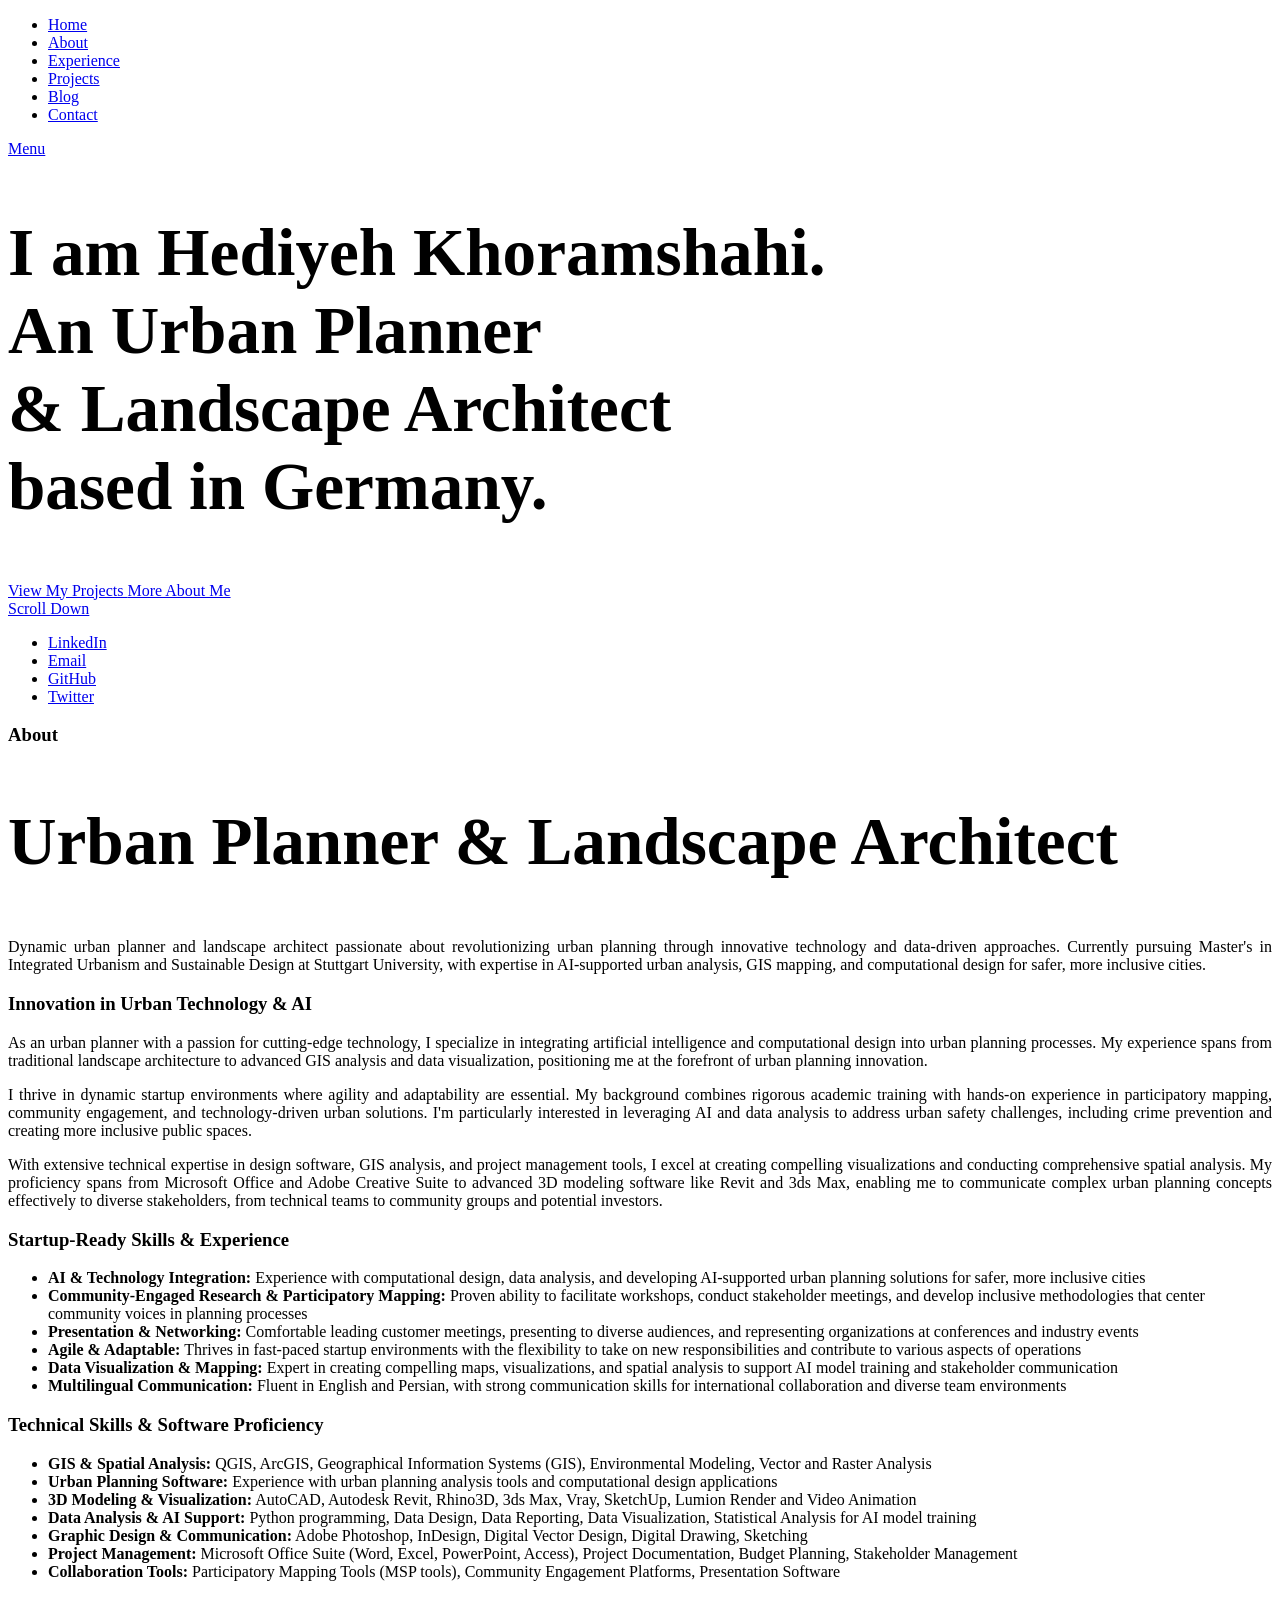
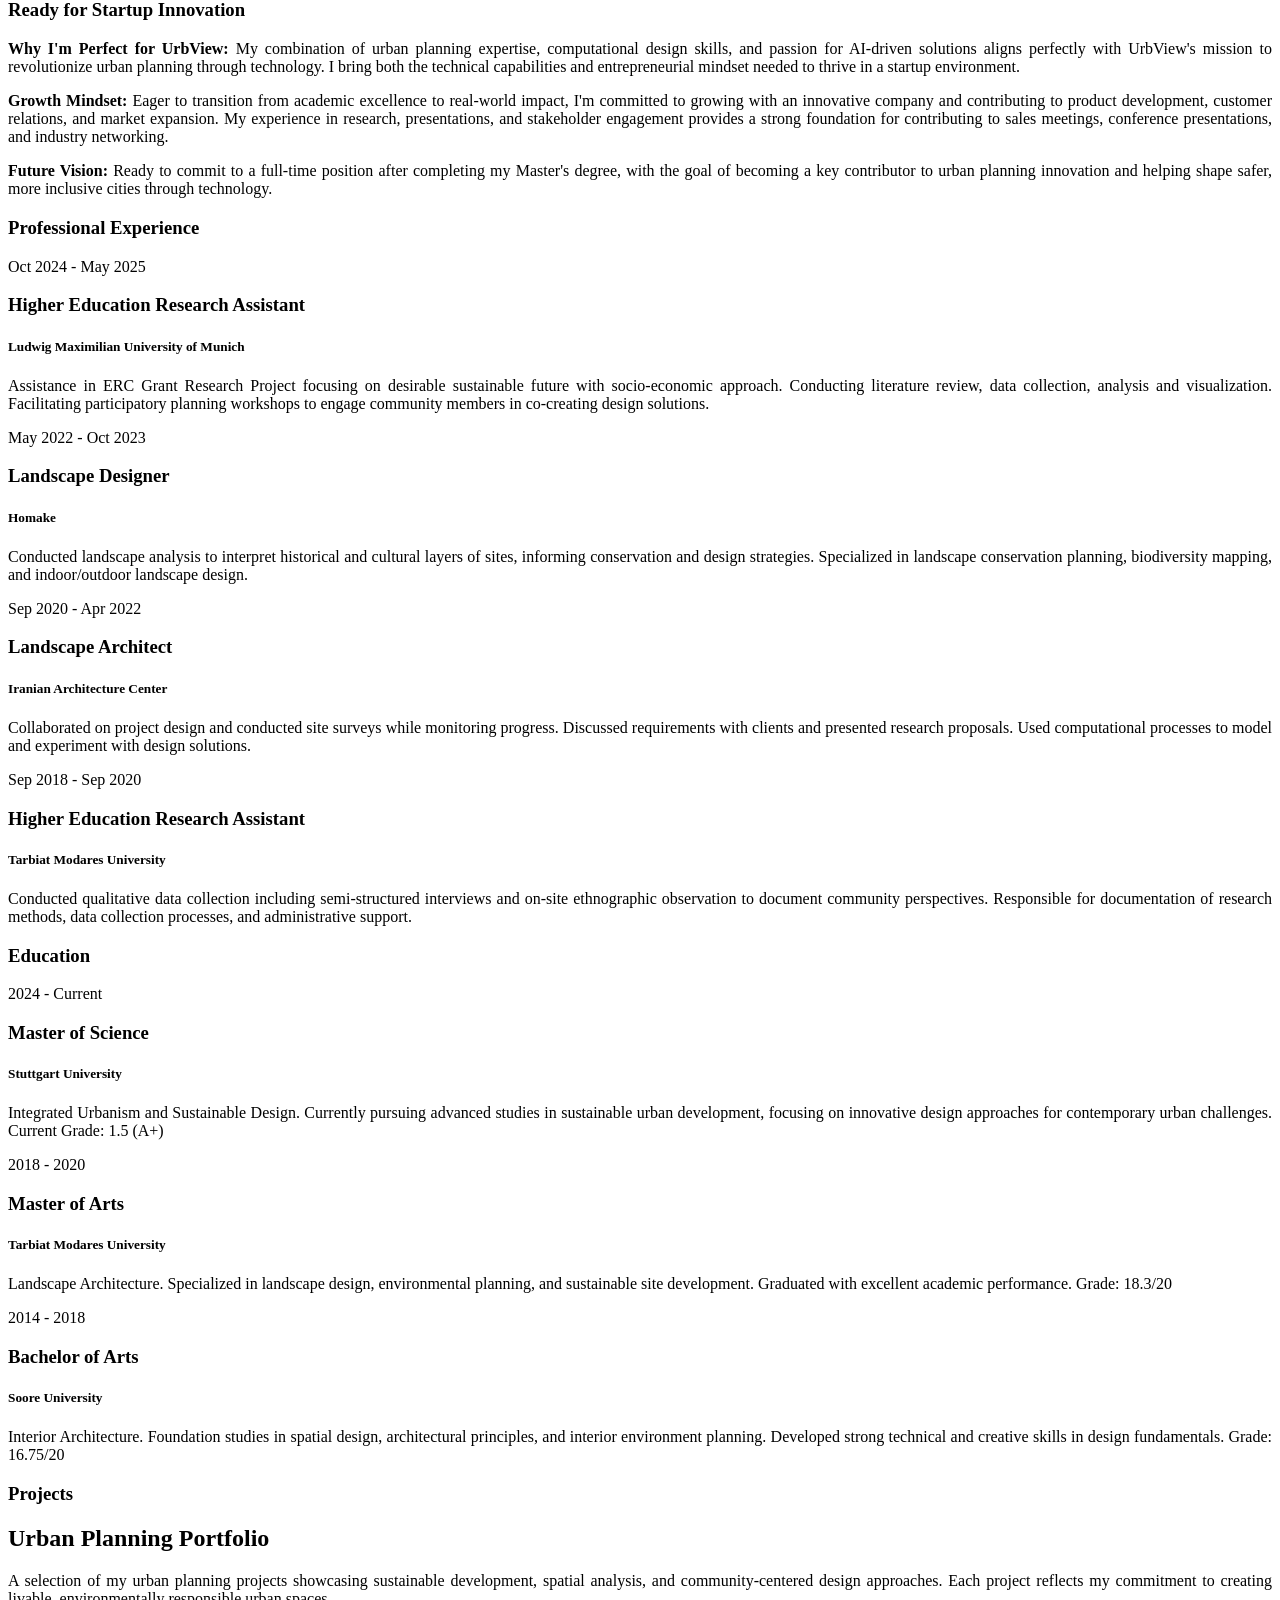
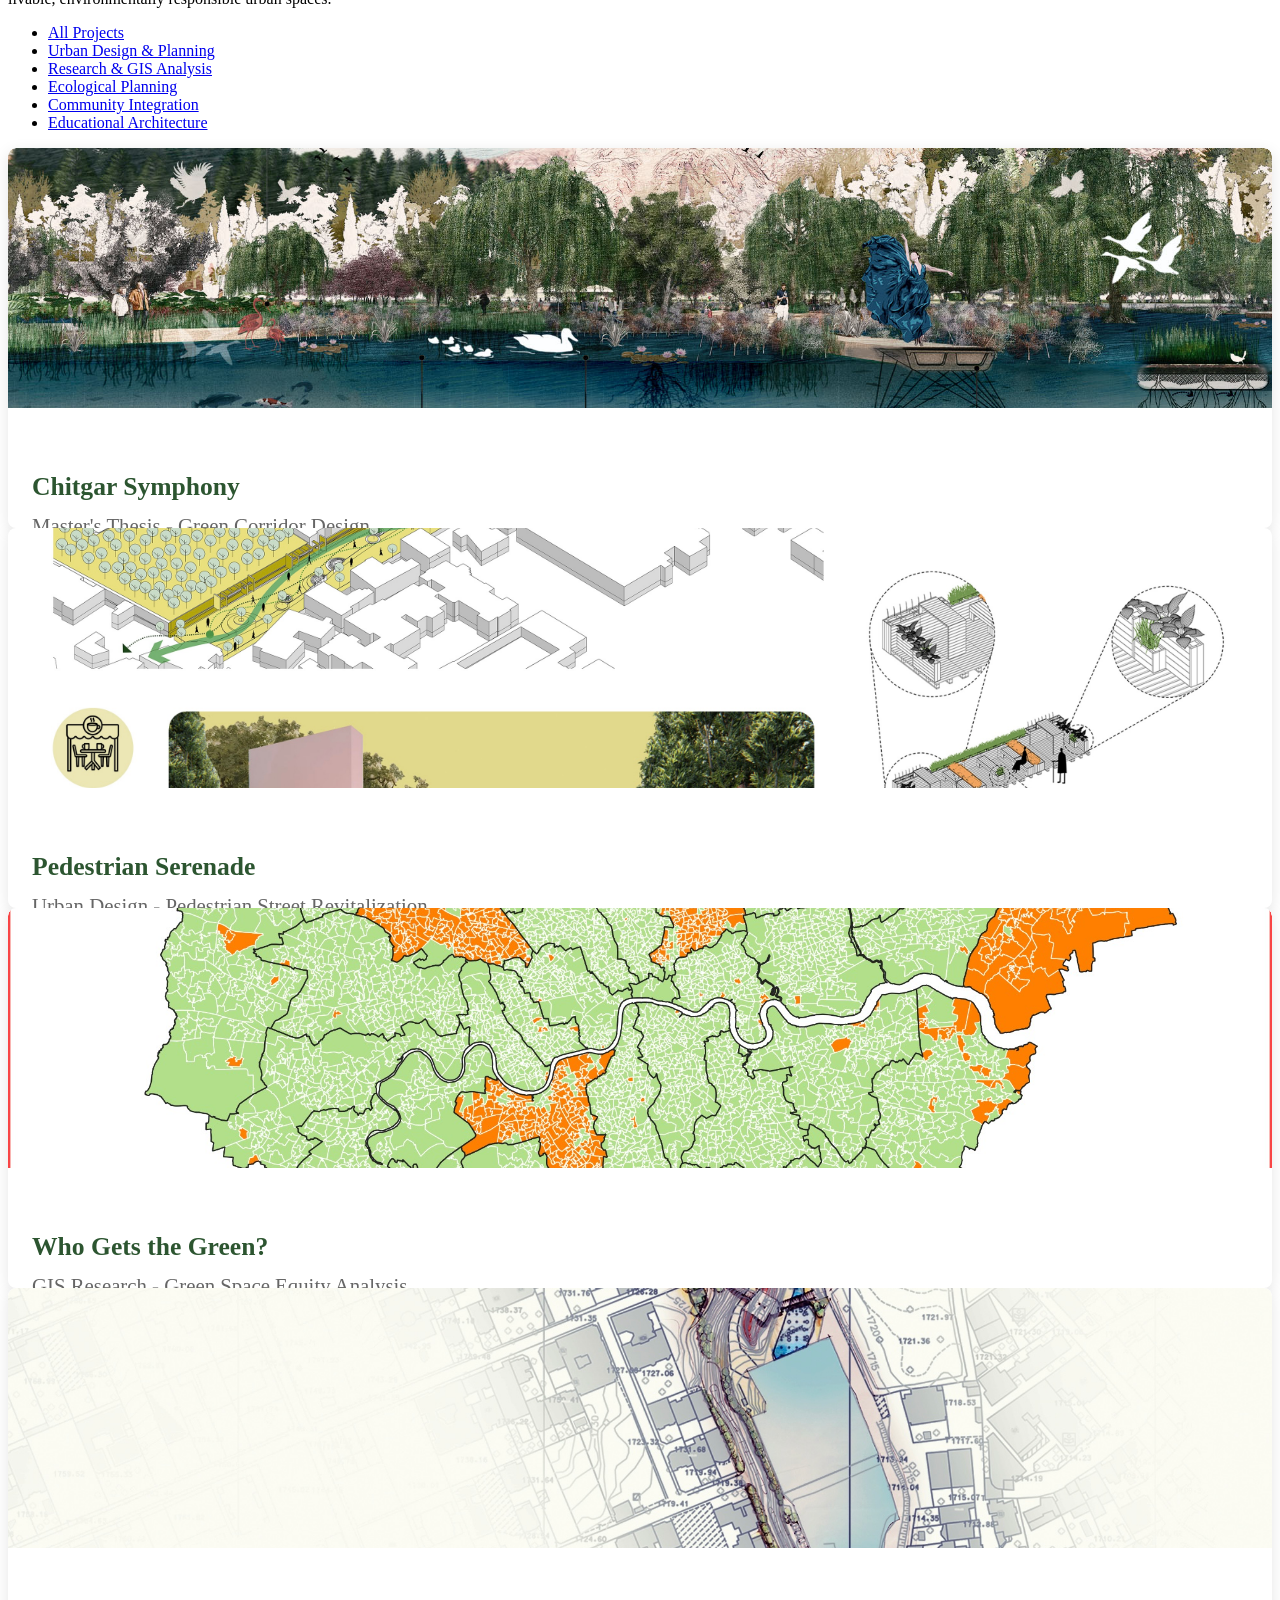
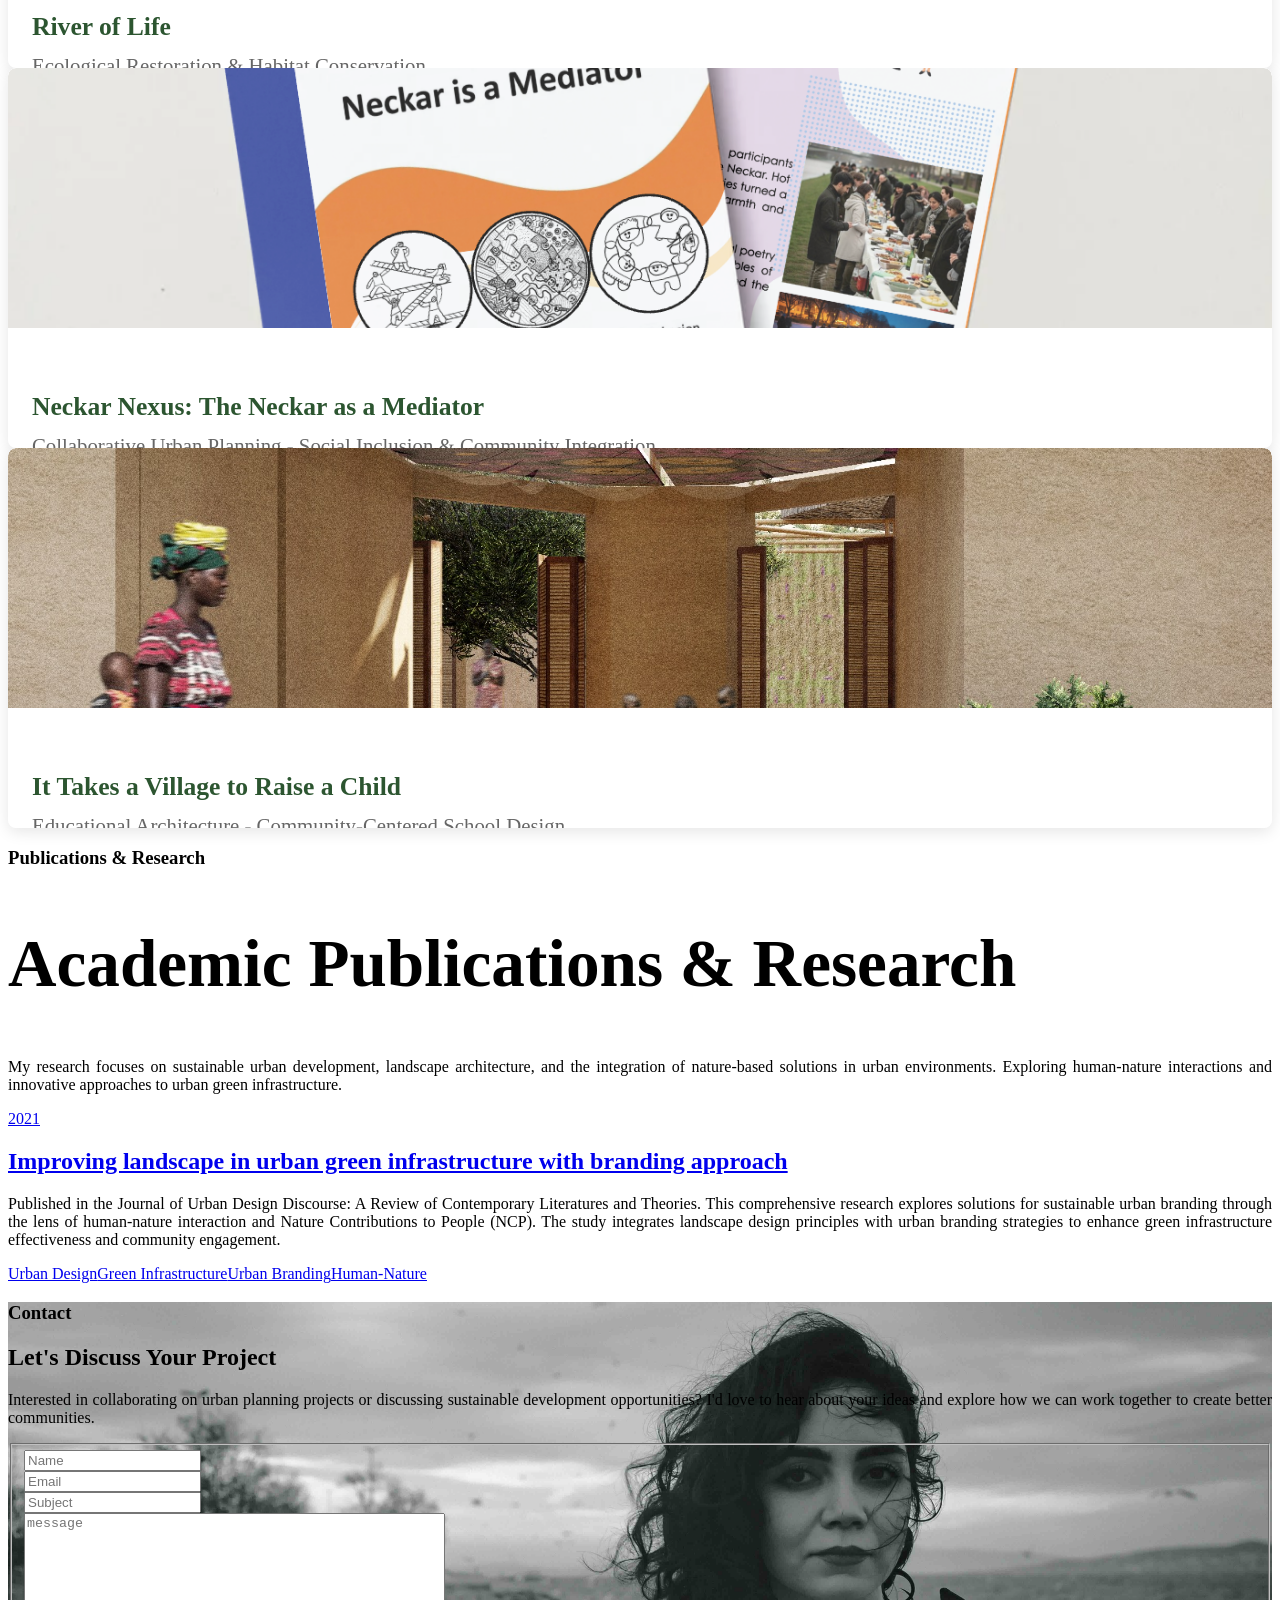
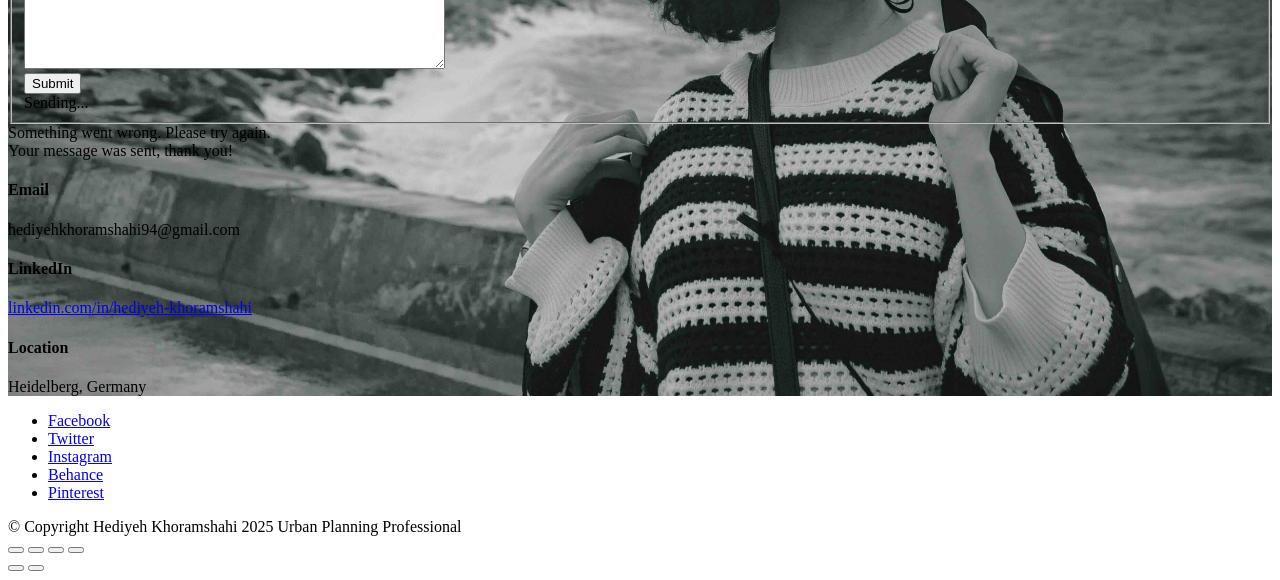
==== commit 724de4aa: "🚀 Update about section for UrbView startup application - Enhanced intro to highlight AI and technolo" ====
--- a/index.html
+++ b/index.html
@@ -384,30 +384,34 @@
             <div class="col-full text-center">
                 <h3>About</h3>
                 <h1>Urban Planner & Landscape Architect</h1>
-                <p class="lead">Passionate urban planner and landscape architect dedicated to creating sustainable, livable cities through integrated urbanism and innovative design approaches. Currently pursuing Master's in Integrated Urbanism and Sustainable Design at Stuttgart University while based in Heidelberg, Germany.</p>
+                <p class="lead">Dynamic urban planner and landscape architect passionate about revolutionizing urban planning through innovative technology and data-driven approaches. Currently pursuing Master's in Integrated Urbanism and Sustainable Design at Stuttgart University, with expertise in AI-supported urban analysis, GIS mapping, and computational design for safer, more inclusive cities.</p>
             </div>
         </div>
 
         <div class="row about-content">
 
             <div class="col-six tab-full left">
-                <h3>My Interdisciplinary Approach</h3>
-
-                <p>As an urban planner and landscape architect, I bring a unique interdisciplinary perspective that bridges the built and natural environments. My work integrates landscape architecture principles with urban planning strategies to create holistic, sustainable solutions for contemporary urban challenges.</p>
+                <h3>Innovation in Urban Technology & AI</h3>
+
+                <p>As an urban planner with a passion for cutting-edge technology, I specialize in integrating artificial intelligence and computational design into urban planning processes. My experience spans from traditional landscape architecture to advanced GIS analysis and data visualization, positioning me at the forefront of urban planning innovation.</p>
+
+                <p>I thrive in dynamic startup environments where agility and adaptability are essential. My background combines rigorous academic training with hands-on experience in participatory mapping, community engagement, and technology-driven urban solutions. I'm particularly interested in leveraging AI and data analysis to address urban safety challenges, including crime prevention and creating more inclusive public spaces.</p>
 
                 <p>
-                With extensive technical expertise in design software, GIS analysis, and project management tools, I combine analytical thinking with creative design solutions. My proficiency spans from Microsoft Office and Adobe Creative Suite to advanced 3D modeling software like Revit and 3ds Max, enabling me to visualize and communicate complex urban planning concepts effectively. Experience with QGIS, Python programming, and participatory mapping tools enhances my ability to conduct thorough spatial analysis and community engagement processes.
+                With extensive technical expertise in design software, GIS analysis, and project management tools, I excel at creating compelling visualizations and conducting comprehensive spatial analysis. My proficiency spans from Microsoft Office and Adobe Creative Suite to advanced 3D modeling software like Revit and 3ds Max, enabling me to communicate complex urban planning concepts effectively to diverse stakeholders, from technical teams to community groups and potential investors.
                 </p>
             </div>
 
             <div class="col-six tab-full right">
-                <h3>Research Interests</h3>
+                <h3>Startup-Ready Skills & Experience</h3>
 
                 <ul>
-                    <li><strong>Community-Engaged Research & Participatory Mapping:</strong> Developing inclusive methodologies that center community voices in planning processes and spatial analysis</li>
-                    <li><strong>Human-Nature Interaction & Border Ecologies:</strong> Investigating the complex relationships between built environments, natural systems, and cross-cultural spaces</li>
-                    <li><strong>Creative and Ethnographic Field Methodologies:</strong> Employing innovative qualitative research approaches to understand place-based experiences and cultural landscapes</li>
-                    <li><strong>Visual Storytelling & Data Visualization:</strong> Translating complex spatial data and community narratives into compelling visual communications for diverse audiences</li>
+                    <li><strong>AI & Technology Integration:</strong> Experience with computational design, data analysis, and developing AI-supported urban planning solutions for safer, more inclusive cities</li>
+                    <li><strong>Community-Engaged Research & Participatory Mapping:</strong> Proven ability to facilitate workshops, conduct stakeholder meetings, and develop inclusive methodologies that center community voices in planning processes</li>
+                    <li><strong>Presentation & Networking:</strong> Comfortable leading customer meetings, presenting to diverse audiences, and representing organizations at conferences and industry events</li>
+                    <li><strong>Agile & Adaptable:</strong> Thrives in fast-paced startup environments with the flexibility to take on new responsibilities and contribute to various aspects of operations</li>
+                    <li><strong>Data Visualization & Mapping:</strong> Expert in creating compelling maps, visualizations, and spatial analysis to support AI model training and stakeholder communication</li>
+                    <li><strong>Multilingual Communication:</strong> Fluent in English and Persian, with strong communication skills for international collaboration and diverse team environments</li>
                 </ul>
             </div>
 
@@ -419,18 +423,24 @@
                 <h3>Technical Skills & Software Proficiency</h3>
 
                 <ul>
-                    <li><strong>Microsoft Office Suite:</strong> Microsoft Word, Excel, PowerPoint, Access</li>
-                    <li><strong>Graphic Design:</strong> Adobe Photoshop, InDesign, Digital Vector Design, Digital Drawing, Sketching</li>
-                    <li><strong>2D & 3D Modeling:</strong> AutoCAD, Autodesk Revit, 3ds Max, Vray, Rhino3D, SketchUp, Lumion Render and Video Animation</li>
-                    <li><strong>GIS & Environmental Modeling:</strong> QGIS, Geographical Information Systems (GIS), Environmental Modeling</li>
-                    <li><strong>Data Analysis:</strong> Data Design, Data Reporting, Data Visualization, SWOT Analysis</li>
-                    <li><strong>Project Management:</strong> Project Documentation, Budget Planning, Bookkeeping Experience, Strategic Problem Solving, Participatory Mapping Tools (MSP tools), Cooperation Management for Practitioners (GIZ)</li>
-                    <li><strong>Programming Languages:</strong> Python</li>
+                    <li><strong>GIS & Spatial Analysis:</strong> QGIS, ArcGIS, Geographical Information Systems (GIS), Environmental Modeling, Vector and Raster Analysis</li>
+                    <li><strong>Urban Planning Software:</strong> Experience with urban planning analysis tools and computational design applications</li>
+                    <li><strong>3D Modeling & Visualization:</strong> AutoCAD, Autodesk Revit, Rhino3D, 3ds Max, Vray, SketchUp, Lumion Render and Video Animation</li>
+                    <li><strong>Data Analysis & AI Support:</strong> Python programming, Data Design, Data Reporting, Data Visualization, Statistical Analysis for AI model training</li>
+                    <li><strong>Graphic Design & Communication:</strong> Adobe Photoshop, InDesign, Digital Vector Design, Digital Drawing, Sketching</li>
+                    <li><strong>Project Management:</strong> Microsoft Office Suite (Word, Excel, PowerPoint, Access), Project Documentation, Budget Planning, Stakeholder Management</li>
+                    <li><strong>Collaboration Tools:</strong> Participatory Mapping Tools (MSP tools), Community Engagement Platforms, Presentation Software</li>
                 </ul>
             </div>
 
             <div class="col-six tab-full right">
-                <!-- Empty right column for visual balance -->
+                <h3>Ready for Startup Innovation</h3>
+
+                <p><strong>Why I'm Perfect for UrbView:</strong> My combination of urban planning expertise, computational design skills, and passion for AI-driven solutions aligns perfectly with UrbView's mission to revolutionize urban planning through technology. I bring both the technical capabilities and entrepreneurial mindset needed to thrive in a startup environment.</p>
+
+                <p><strong>Growth Mindset:</strong> Eager to transition from academic excellence to real-world impact, I'm committed to growing with an innovative company and contributing to product development, customer relations, and market expansion. My experience in research, presentations, and stakeholder engagement provides a strong foundation for contributing to sales meetings, conference presentations, and industry networking.</p>
+
+                <p><strong>Future Vision:</strong> Ready to commit to a full-time position after completing my Master's degree, with the goal of becoming a key contributor to urban planning innovation and helping shape safer, more inclusive cities through technology.</p>
             </div>
 
         </div> <!-- end about-content -->
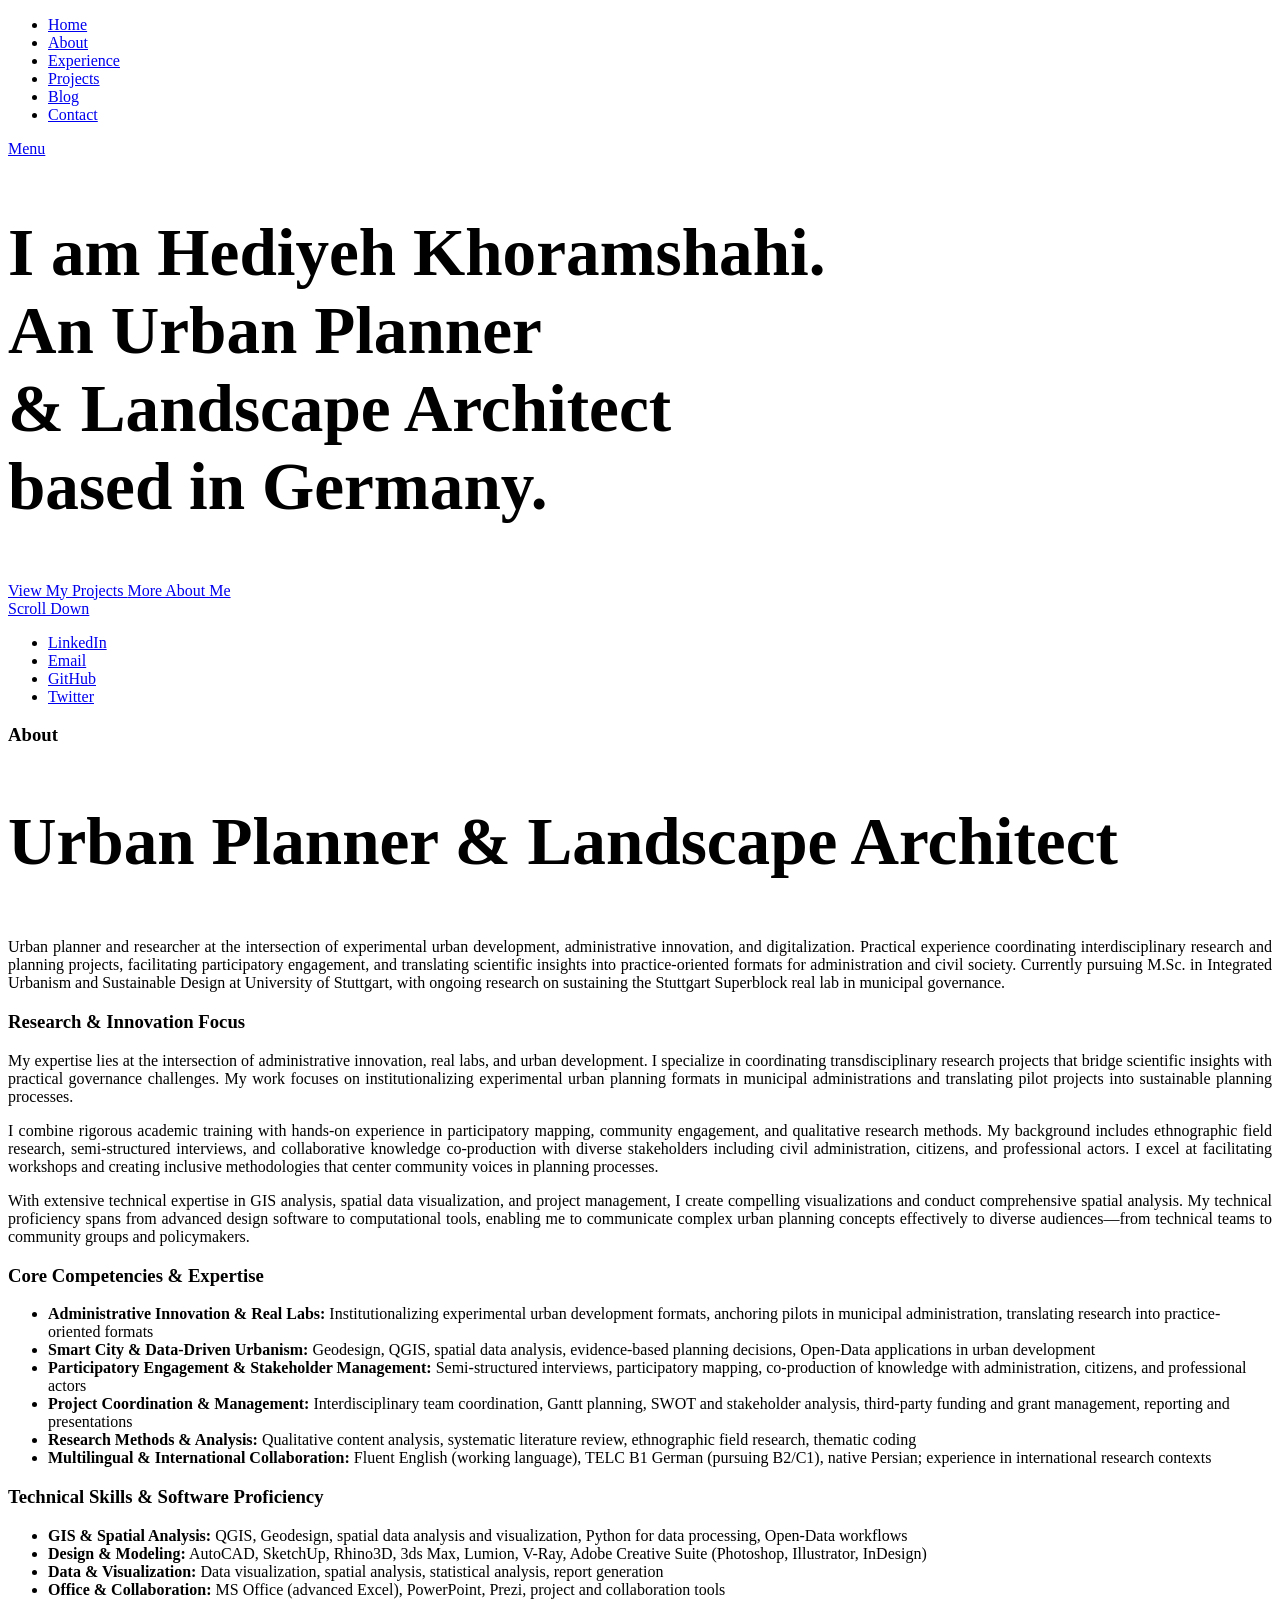
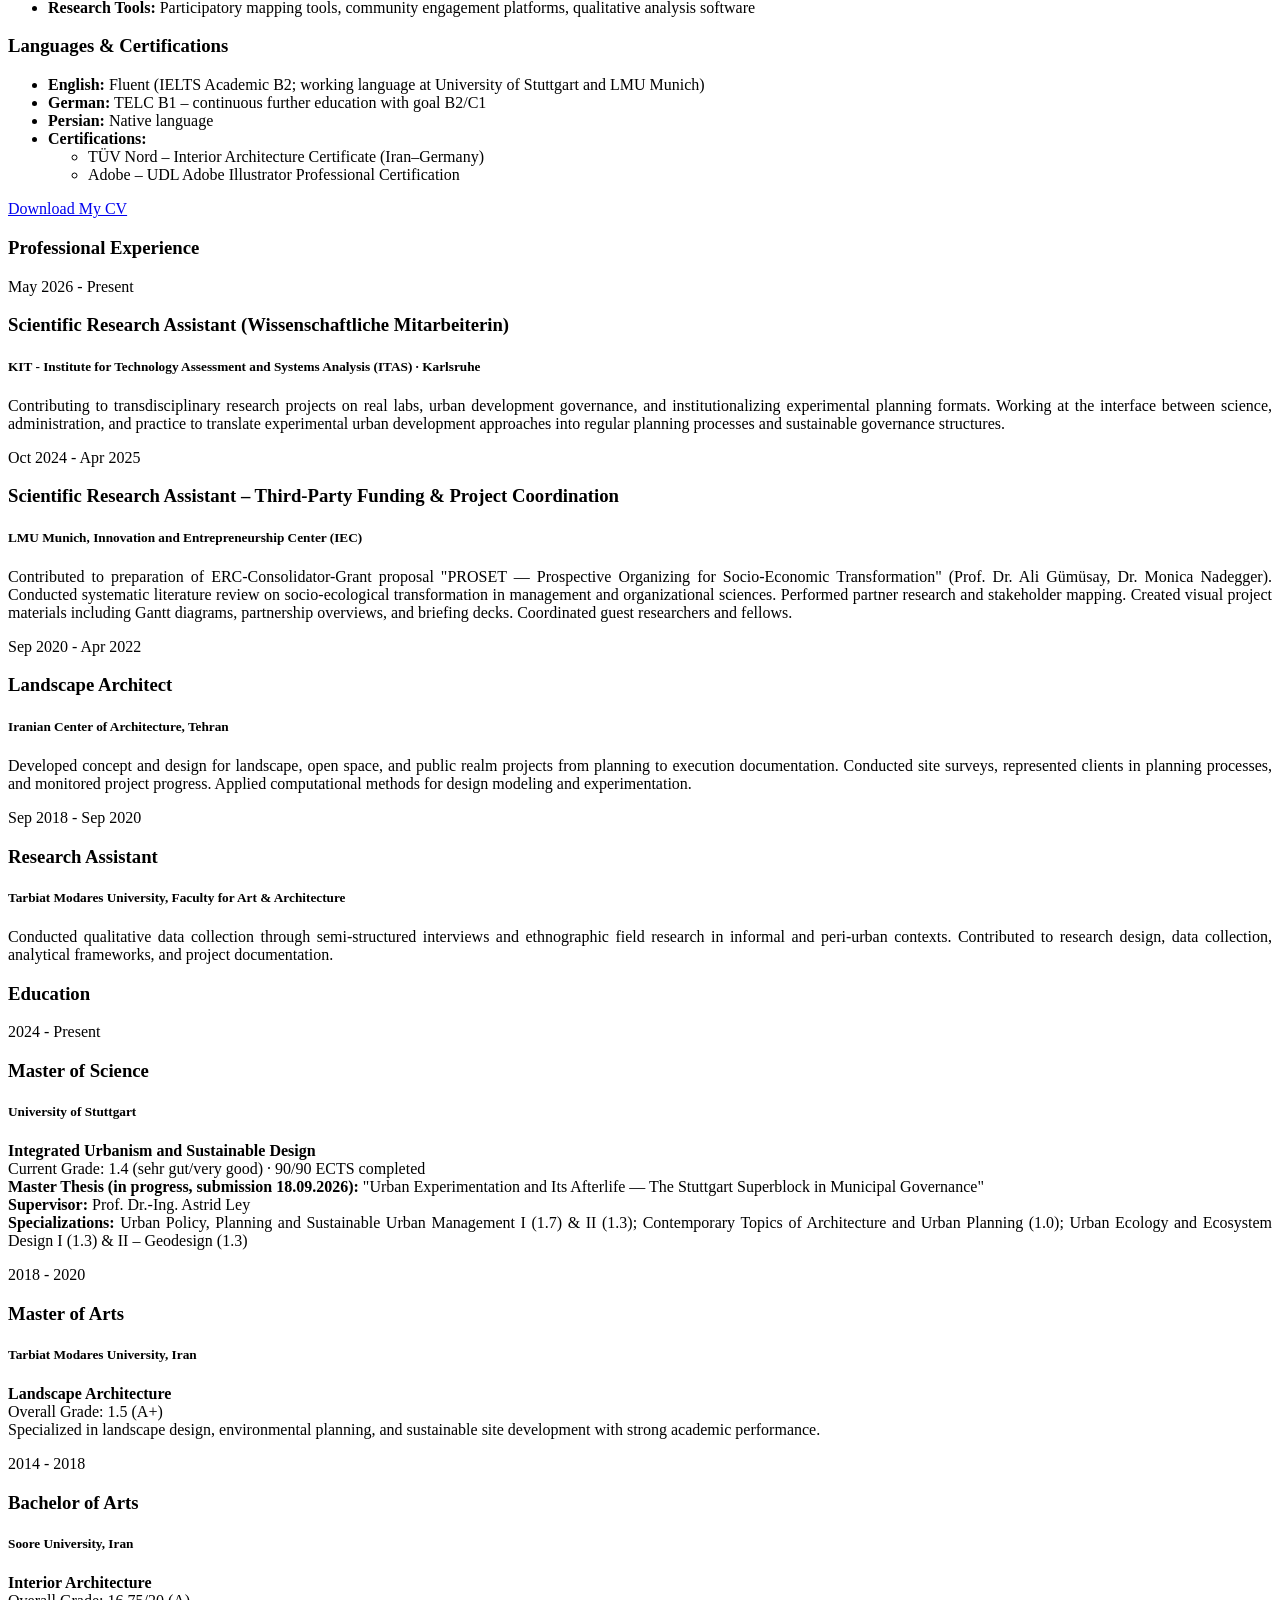
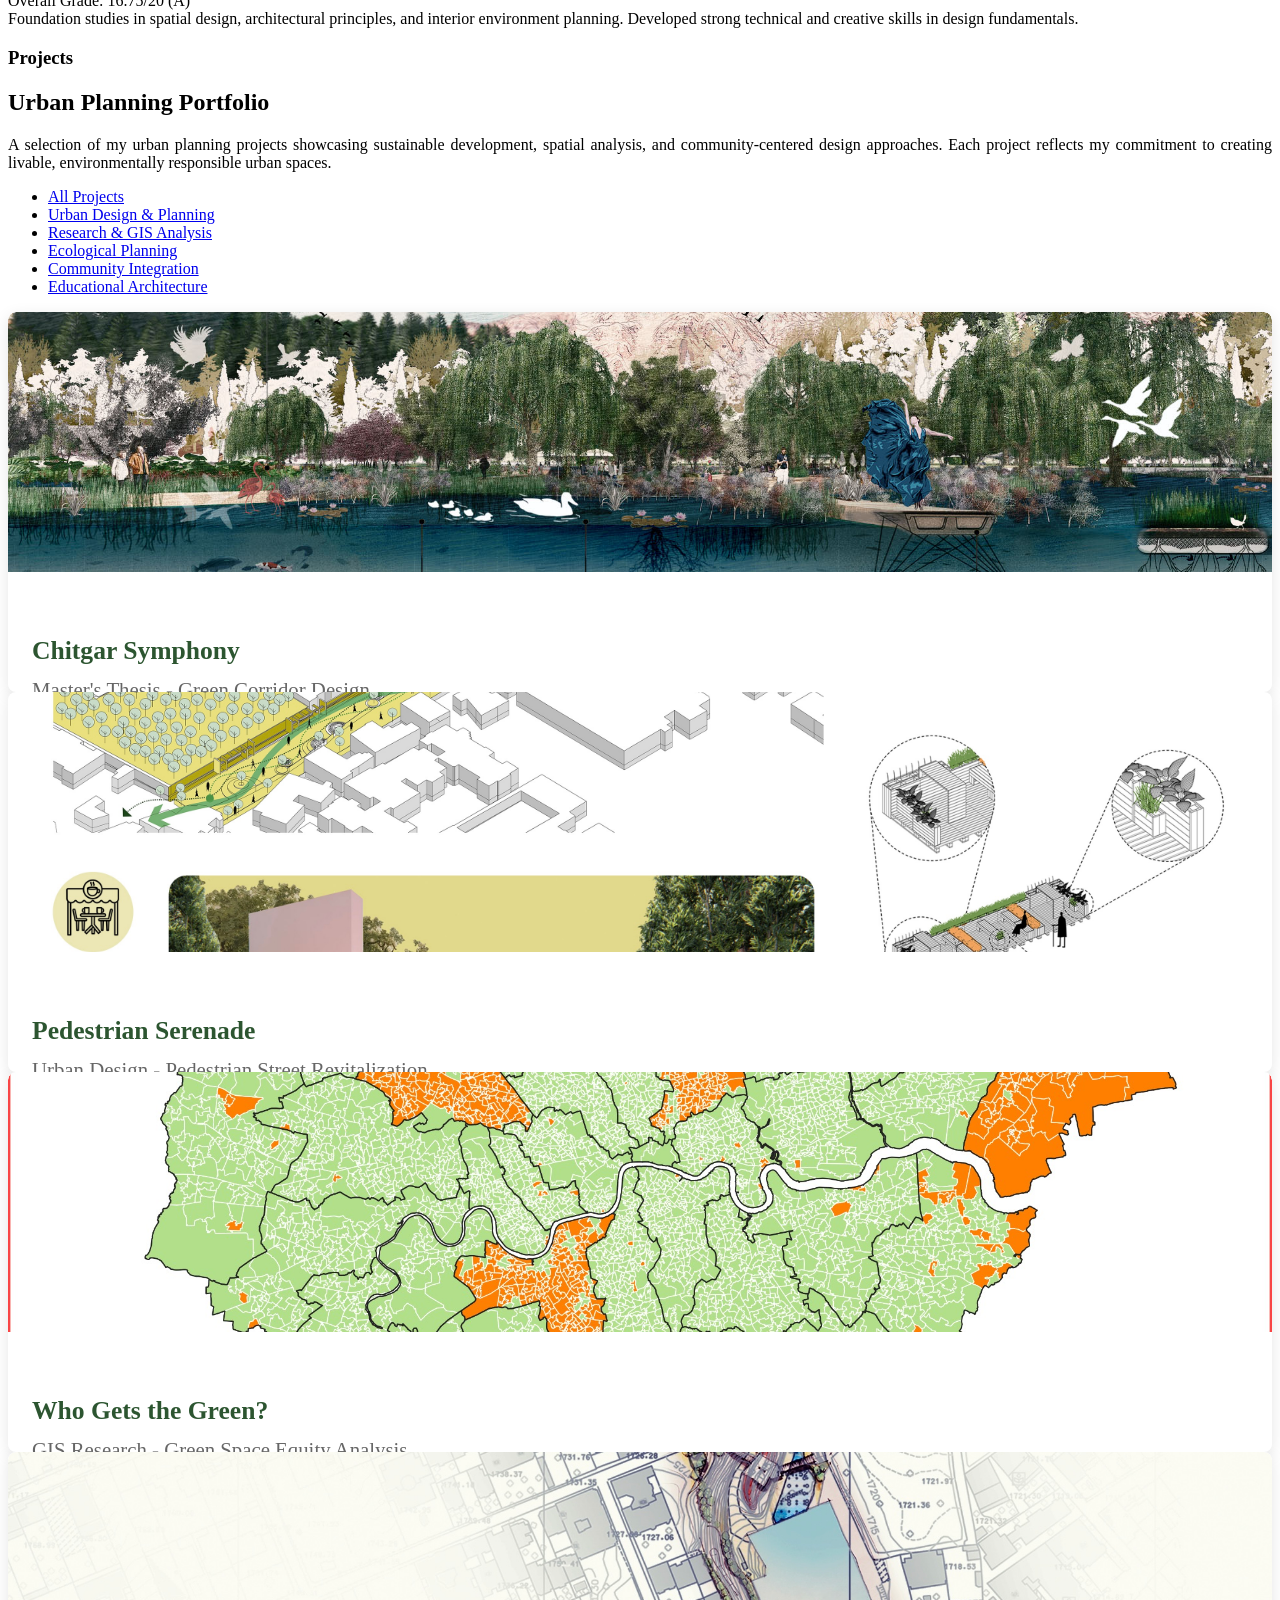
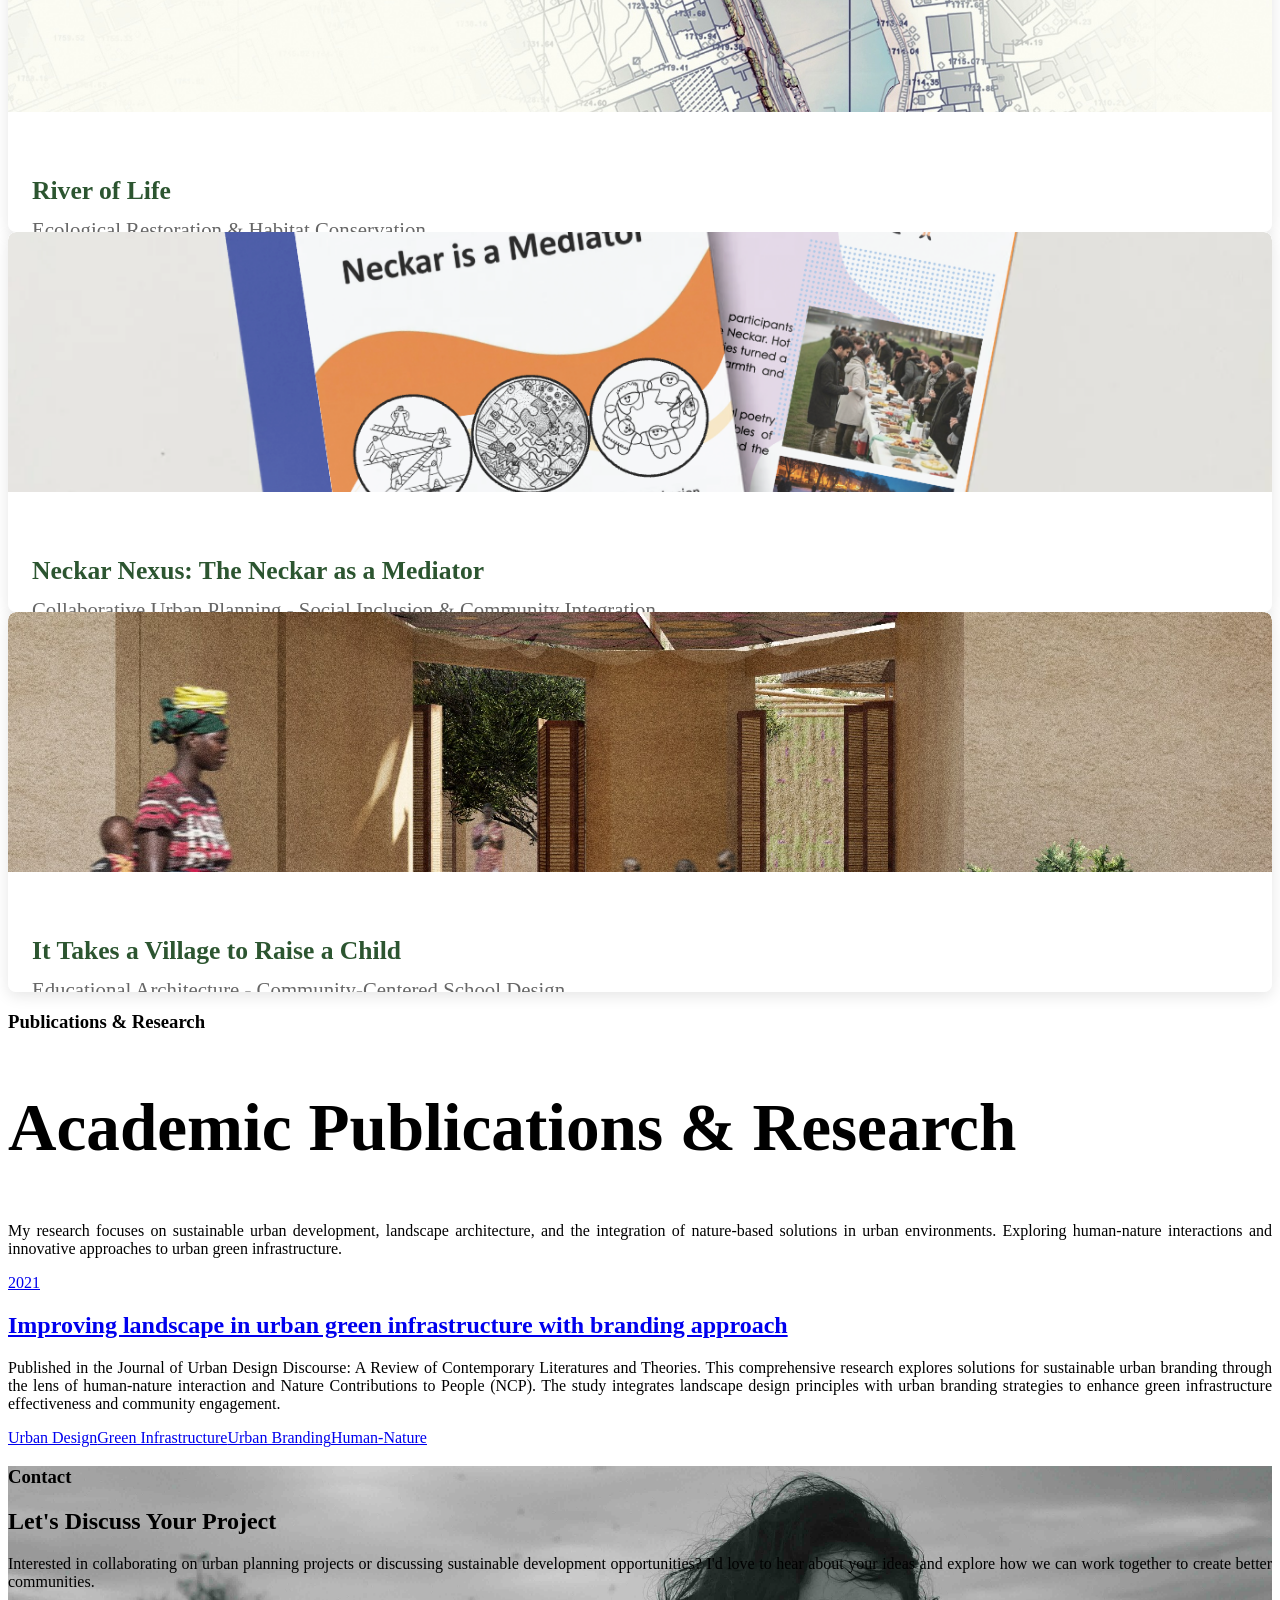
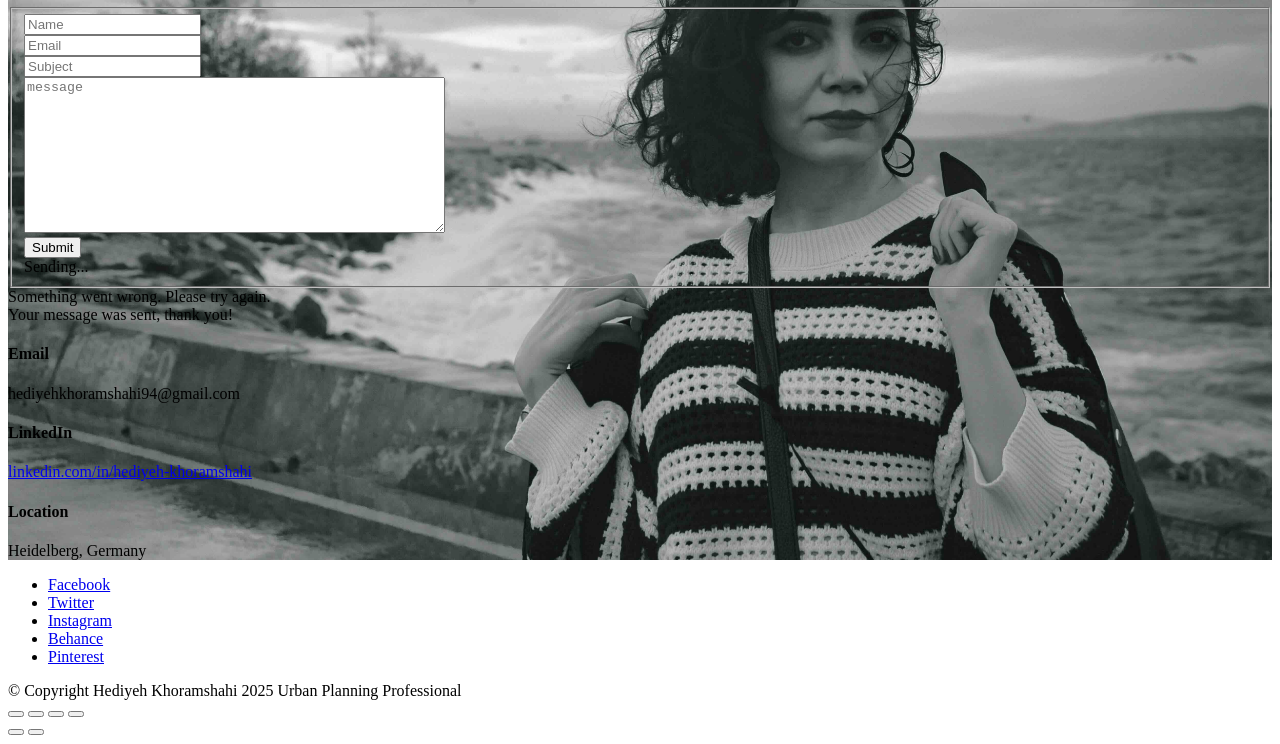
==== commit a564bad0: "integrate CV information - update KIT position, LMU details, and add CV download button" ====
--- a/index.html
+++ b/index.html
@@ -384,34 +384,32 @@
             <div class="col-full text-center">
                 <h3>About</h3>
                 <h1>Urban Planner & Landscape Architect</h1>
-                <p class="lead">Dynamic urban planner and landscape architect passionate about revolutionizing urban planning through innovative technology and data-driven approaches. Currently pursuing Master's in Integrated Urbanism and Sustainable Design at Stuttgart University, with expertise in AI-supported urban analysis, GIS mapping, and computational design for safer, more inclusive cities.</p>
+                <p class="lead">Urban planner and researcher at the intersection of experimental urban development, administrative innovation, and digitalization. Practical experience coordinating interdisciplinary research and planning projects, facilitating participatory engagement, and translating scientific insights into practice-oriented formats for administration and civil society. Currently pursuing M.Sc. in Integrated Urbanism and Sustainable Design at University of Stuttgart, with ongoing research on sustaining the Stuttgart Superblock real lab in municipal governance.</p>
             </div>
         </div>
 
         <div class="row about-content">
 
             <div class="col-six tab-full left">
-                <h3>Innovation in Urban Technology & AI</h3>
-
-                <p>As an urban planner with a passion for cutting-edge technology, I specialize in integrating artificial intelligence and computational design into urban planning processes. My experience spans from traditional landscape architecture to advanced GIS analysis and data visualization, positioning me at the forefront of urban planning innovation.</p>
-
-                <p>I thrive in dynamic startup environments where agility and adaptability are essential. My background combines rigorous academic training with hands-on experience in participatory mapping, community engagement, and technology-driven urban solutions. I'm particularly interested in leveraging AI and data analysis to address urban safety challenges, including crime prevention and creating more inclusive public spaces.</p>
-
-                <p>
-                With extensive technical expertise in design software, GIS analysis, and project management tools, I excel at creating compelling visualizations and conducting comprehensive spatial analysis. My proficiency spans from Microsoft Office and Adobe Creative Suite to advanced 3D modeling software like Revit and 3ds Max, enabling me to communicate complex urban planning concepts effectively to diverse stakeholders, from technical teams to community groups and potential investors.
-                </p>
+                <h3>Research & Innovation Focus</h3>
+
+                <p>My expertise lies at the intersection of administrative innovation, real labs, and urban development. I specialize in coordinating transdisciplinary research projects that bridge scientific insights with practical governance challenges. My work focuses on institutionalizing experimental urban planning formats in municipal administrations and translating pilot projects into sustainable planning processes.</p>
+
+                <p>I combine rigorous academic training with hands-on experience in participatory mapping, community engagement, and qualitative research methods. My background includes ethnographic field research, semi-structured interviews, and collaborative knowledge co-production with diverse stakeholders including civil administration, citizens, and professional actors. I excel at facilitating workshops and creating inclusive methodologies that center community voices in planning processes.</p>
+
+                <p>With extensive technical expertise in GIS analysis, spatial data visualization, and project management, I create compelling visualizations and conduct comprehensive spatial analysis. My technical proficiency spans from advanced design software to computational tools, enabling me to communicate complex urban planning concepts effectively to diverse audiences—from technical teams to community groups and policymakers.</p>
             </div>
 
             <div class="col-six tab-full right">
-                <h3>Startup-Ready Skills & Experience</h3>
+                <h3>Core Competencies & Expertise</h3>
 
                 <ul>
-                    <li><strong>AI & Technology Integration:</strong> Experience with computational design, data analysis, and developing AI-supported urban planning solutions for safer, more inclusive cities</li>
-                    <li><strong>Community-Engaged Research & Participatory Mapping:</strong> Proven ability to facilitate workshops, conduct stakeholder meetings, and develop inclusive methodologies that center community voices in planning processes</li>
-                    <li><strong>Presentation & Networking:</strong> Comfortable leading customer meetings, presenting to diverse audiences, and representing organizations at conferences and industry events</li>
-                    <li><strong>Agile & Adaptable:</strong> Thrives in fast-paced startup environments with the flexibility to take on new responsibilities and contribute to various aspects of operations</li>
-                    <li><strong>Data Visualization & Mapping:</strong> Expert in creating compelling maps, visualizations, and spatial analysis to support AI model training and stakeholder communication</li>
-                    <li><strong>Multilingual Communication:</strong> Fluent in English and Persian, with strong communication skills for international collaboration and diverse team environments</li>
+                    <li><strong>Administrative Innovation & Real Labs:</strong> Institutionalizing experimental urban development formats, anchoring pilots in municipal administration, translating research into practice-oriented formats</li>
+                    <li><strong>Smart City & Data-Driven Urbanism:</strong> Geodesign, QGIS, spatial data analysis, evidence-based planning decisions, Open-Data applications in urban development</li>
+                    <li><strong>Participatory Engagement & Stakeholder Management:</strong> Semi-structured interviews, participatory mapping, co-production of knowledge with administration, citizens, and professional actors</li>
+                    <li><strong>Project Coordination & Management:</strong> Interdisciplinary team coordination, Gantt planning, SWOT and stakeholder analysis, third-party funding and grant management, reporting and presentations</li>
+                    <li><strong>Research Methods & Analysis:</strong> Qualitative content analysis, systematic literature review, ethnographic field research, thematic coding</li>
+                    <li><strong>Multilingual & International Collaboration:</strong> Fluent English (working language), TELC B1 German (pursuing B2/C1), native Persian; experience in international research contexts</li>
                 </ul>
             </div>
 
@@ -423,29 +421,40 @@
                 <h3>Technical Skills & Software Proficiency</h3>
 
                 <ul>
-                    <li><strong>GIS & Spatial Analysis:</strong> QGIS, ArcGIS, Geographical Information Systems (GIS), Environmental Modeling, Vector and Raster Analysis</li>
-                    <li><strong>Urban Planning Software:</strong> Experience with urban planning analysis tools and computational design applications</li>
-                    <li><strong>3D Modeling & Visualization:</strong> AutoCAD, Autodesk Revit, Rhino3D, 3ds Max, Vray, SketchUp, Lumion Render and Video Animation</li>
-                    <li><strong>Data Analysis & AI Support:</strong> Python programming, Data Design, Data Reporting, Data Visualization, Statistical Analysis for AI model training</li>
-                    <li><strong>Graphic Design & Communication:</strong> Adobe Photoshop, InDesign, Digital Vector Design, Digital Drawing, Sketching</li>
-                    <li><strong>Project Management:</strong> Microsoft Office Suite (Word, Excel, PowerPoint, Access), Project Documentation, Budget Planning, Stakeholder Management</li>
-                    <li><strong>Collaboration Tools:</strong> Participatory Mapping Tools (MSP tools), Community Engagement Platforms, Presentation Software</li>
+                    <li><strong>GIS & Spatial Analysis:</strong> QGIS, Geodesign, spatial data analysis and visualization, Python for data processing, Open-Data workflows</li>
+                    <li><strong>Design & Modeling:</strong> AutoCAD, SketchUp, Rhino3D, 3ds Max, Lumion, V-Ray, Adobe Creative Suite (Photoshop, Illustrator, InDesign)</li>
+                    <li><strong>Data & Visualization:</strong> Data visualization, spatial analysis, statistical analysis, report generation</li>
+                    <li><strong>Office & Collaboration:</strong> MS Office (advanced Excel), PowerPoint, Prezi, project and collaboration tools</li>
+                    <li><strong>Research Tools:</strong> Participatory mapping tools, community engagement platforms, qualitative analysis software</li>
                 </ul>
             </div>
 
             <div class="col-six tab-full right">
-                <h3>Ready for Startup Innovation</h3>
-
-                <p><strong>Why I'm Perfect for UrbView:</strong> My combination of urban planning expertise, computational design skills, and passion for AI-driven solutions aligns perfectly with UrbView's mission to revolutionize urban planning through technology. I bring both the technical capabilities and entrepreneurial mindset needed to thrive in a startup environment.</p>
-
-                <p><strong>Growth Mindset:</strong> Eager to transition from academic excellence to real-world impact, I'm committed to growing with an innovative company and contributing to product development, customer relations, and market expansion. My experience in research, presentations, and stakeholder engagement provides a strong foundation for contributing to sales meetings, conference presentations, and industry networking.</p>
-
-                <p><strong>Future Vision:</strong> Ready to commit to a full-time position after completing my Master's degree, with the goal of becoming a key contributor to urban planning innovation and helping shape safer, more inclusive cities through technology.</p>
+                <h3>Languages & Certifications</h3>
+
+                <ul>
+                    <li><strong>English:</strong> Fluent (IELTS Academic B2; working language at University of Stuttgart and LMU Munich)</li>
+                    <li><strong>German:</strong> TELC B1 – continuous further education with goal B2/C1</li>
+                    <li><strong>Persian:</strong> Native language</li>
+                    <li><strong>Certifications:</strong>
+                        <ul>
+                            <li>TÜV Nord – Interior Architecture Certificate (Iran–Germany)</li>
+                            <li>Adobe – UDL Adobe Illustrator Professional Certification</li>
+                        </ul>
+                    </li>
+                </ul>
             </div>
 
         </div> <!-- end about-content -->
 
-        <!-- CV download button removed -->
+        <!-- CV download button -->
+        <div class="row">
+            <div class="col-full text-center">
+                <a href="TSB_CityLAB_Tailored_CV.pdf" class="btn btn--primary" download="Hediyeh_Khoramshahi_CV.pdf">
+                    Download My CV
+                </a>
+            </div>
+        </div>
 
         </div> <!-- end about-content buttons -->
 
@@ -461,24 +470,24 @@
                     <div class="timeline__block">
                         <div class="timeline__bullet"></div>
                         <div class="timeline__header">
-                            <p class="timeline__timeframe">Oct 2024 - May 2025</p>
-                            <h3>Higher Education Research Assistant</h3>
-                            <h5>Ludwig Maximilian University of Munich</h5>
+                            <p class="timeline__timeframe">May 2026 - Present</p>
+                            <h3>Scientific Research Assistant (Wissenschaftliche Mitarbeiterin)</h3>
+                            <h5>KIT - Institute for Technology Assessment and Systems Analysis (ITAS) · Karlsruhe</h5>
                         </div>
                         <div class="timeline__desc">
-                            <p>Assistance in ERC Grant Research Project focusing on desirable sustainable future with socio-economic approach. Conducting literature review, data collection, analysis and visualization. Facilitating participatory planning workshops to engage community members in co-creating design solutions.</p>
+                            <p>Contributing to transdisciplinary research projects on real labs, urban development governance, and institutionalizing experimental planning formats. Working at the interface between science, administration, and practice to translate experimental urban development approaches into regular planning processes and sustainable governance structures.</p>
                         </div>
                     </div> <!-- end timeline__block -->
 
                     <div class="timeline__block">
                         <div class="timeline__bullet"></div>
                         <div class="timeline__header">
-                            <p class="timeline__timeframe">May 2022 - Oct 2023</p>
-                            <h3>Landscape Designer</h3>
-                            <h5>Homake</h5>
-                        </div>
-                        <div class="timeline__desc">	
-                            <p>Conducted landscape analysis to interpret historical and cultural layers of sites, informing conservation and design strategies. Specialized in landscape conservation planning, biodiversity mapping, and indoor/outdoor landscape design.</p>
+                            <p class="timeline__timeframe">Oct 2024 - Apr 2025</p>
+                            <h3>Scientific Research Assistant – Third-Party Funding & Project Coordination</h3>
+                            <h5>LMU Munich, Innovation and Entrepreneurship Center (IEC)</h5>
+                        </div>
+                        <div class="timeline__desc">
+                            <p>Contributed to preparation of ERC-Consolidator-Grant proposal "PROSET — Prospective Organizing for Socio-Economic Transformation" (Prof. Dr. Ali Gümüsay, Dr. Monica Nadegger). Conducted systematic literature review on socio-ecological transformation in management and organizational sciences. Performed partner research and stakeholder mapping. Created visual project materials including Gantt diagrams, partnership overviews, and briefing decks. Coordinated guest researchers and fellows.</p>
                         </div>
                     </div> <!-- end timeline__block -->
 
@@ -493,10 +502,10 @@
                         <div class="timeline__header">
                             <p class="timeline__timeframe">Sep 2020 - Apr 2022</p>
                             <h3>Landscape Architect</h3>
-                            <h5>Iranian Architecture Center</h5>
+                            <h5>Iranian Center of Architecture, Tehran</h5>
                         </div>
                         <div class="timeline__desc">
-                            <p>Collaborated on project design and conducted site surveys while monitoring progress. Discussed requirements with clients and presented research proposals. Used computational processes to model and experiment with design solutions.</p>
+                            <p>Developed concept and design for landscape, open space, and public realm projects from planning to execution documentation. Conducted site surveys, represented clients in planning processes, and monitored project progress. Applied computational methods for design modeling and experimentation.</p>
                         </div>
                     </div> <!-- end timeline__block -->
 
@@ -504,11 +513,11 @@
                         <div class="timeline__bullet"></div>
                         <div class="timeline__header">
                             <p class="timeline__timeframe">Sep 2018 - Sep 2020</p>
-                            <h3>Higher Education Research Assistant</h3>
-                            <h5>Tarbiat Modares University</h5>
+                            <h3>Research Assistant</h3>
+                            <h5>Tarbiat Modares University, Faculty for Art & Architecture</h5>
                         </div>
                         <div class="timeline__desc">
-                            <p>Conducted qualitative data collection including semi-structured interviews and on-site ethnographic observation to document community perspectives. Responsible for documentation of research methods, data collection processes, and administrative support.</p>
+                            <p>Conducted qualitative data collection through semi-structured interviews and ethnographic field research in informal and peri-urban contexts. Contributed to research design, data collection, analytical frameworks, and project documentation.</p>
                         </div>
                     </div> <!-- end timeline__block -->
 
@@ -530,12 +539,16 @@
                     <div class="timeline__block">
                         <div class="timeline__bullet"></div>
                         <div class="timeline__header">
-                            <p class="timeline__timeframe">2024 - Current</p>
+                            <p class="timeline__timeframe">2024 - Present</p>
                             <h3>Master of Science</h3>
-                            <h5>Stuttgart University</h5>
+                            <h5>University of Stuttgart</h5>
                         </div>
                         <div class="timeline__desc">
-                            <p>Integrated Urbanism and Sustainable Design. Currently pursuing advanced studies in sustainable urban development, focusing on innovative design approaches for contemporary urban challenges. Current Grade: 1.5 (A+)</p>
+                            <p><strong>Integrated Urbanism and Sustainable Design</strong><br>
+                            Current Grade: 1.4 (sehr gut/very good) · 90/90 ECTS completed<br>
+                            <strong>Master Thesis (in progress, submission 18.09.2026):</strong> "Urban Experimentation and Its Afterlife — The Stuttgart Superblock in Municipal Governance"<br>
+                            <strong>Supervisor:</strong> Prof. Dr.-Ing. Astrid Ley<br>
+                            <strong>Specializations:</strong> Urban Policy, Planning and Sustainable Urban Management I (1.7) & II (1.3); Contemporary Topics of Architecture and Urban Planning (1.0); Urban Ecology and Ecosystem Design I (1.3) & II – Geodesign (1.3)</p>
                         </div>
                     </div> <!-- end timeline__block -->
 
@@ -544,10 +557,12 @@
                         <div class="timeline__header">
                             <p class="timeline__timeframe">2018 - 2020</p>
                             <h3>Master of Arts</h3>
-                            <h5>Tarbiat Modares University</h5>
+                            <h5>Tarbiat Modares University, Iran</h5>
                         </div>
                         <div class="timeline__desc">	
-                            <p>Landscape Architecture. Specialized in landscape design, environmental planning, and sustainable site development. Graduated with excellent academic performance. Grade: 18.3/20</p>
+                            <p><strong>Landscape Architecture</strong><br>
+                            Overall Grade: 1.5 (A+)<br>
+                            Specialized in landscape design, environmental planning, and sustainable site development with strong academic performance.</p>
                         </div>
                     </div> <!-- end timeline__block -->
 
@@ -562,10 +577,12 @@
                         <div class="timeline__header">
                             <p class="timeline__timeframe">2014 - 2018</p>
                             <h3>Bachelor of Arts</h3>
-                            <h5>Soore University</h5>
+                            <h5>Soore University, Iran</h5>
                         </div>
                         <div class="timeline__desc">
-                            <p>Interior Architecture. Foundation studies in spatial design, architectural principles, and interior environment planning. Developed strong technical and creative skills in design fundamentals. Grade: 16.75/20</p>
+                            <p><strong>Interior Architecture</strong><br>
+                            Overall Grade: 16.75/20 (A)<br>
+                            Foundation studies in spatial design, architectural principles, and interior environment planning. Developed strong technical and creative skills in design fundamentals.</p>
                         </div>
                     </div> <!-- end timeline__block -->
 
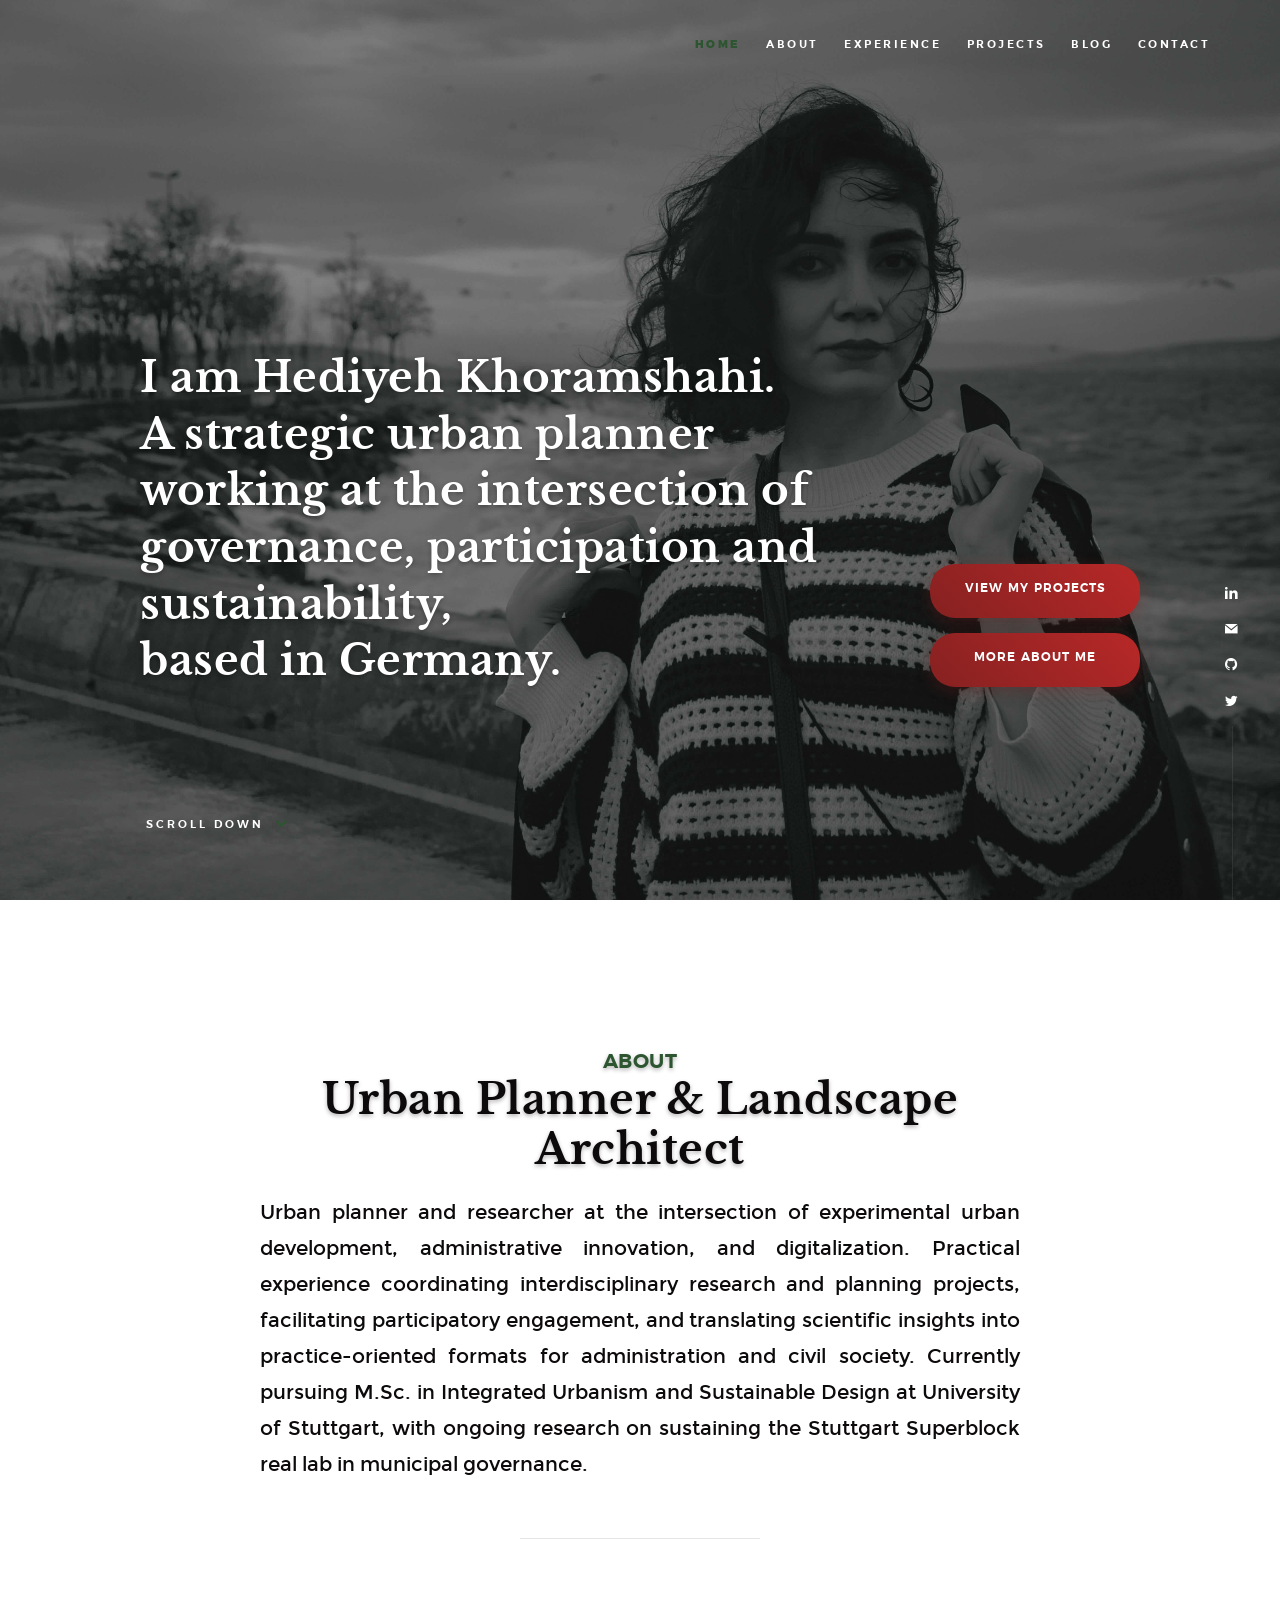
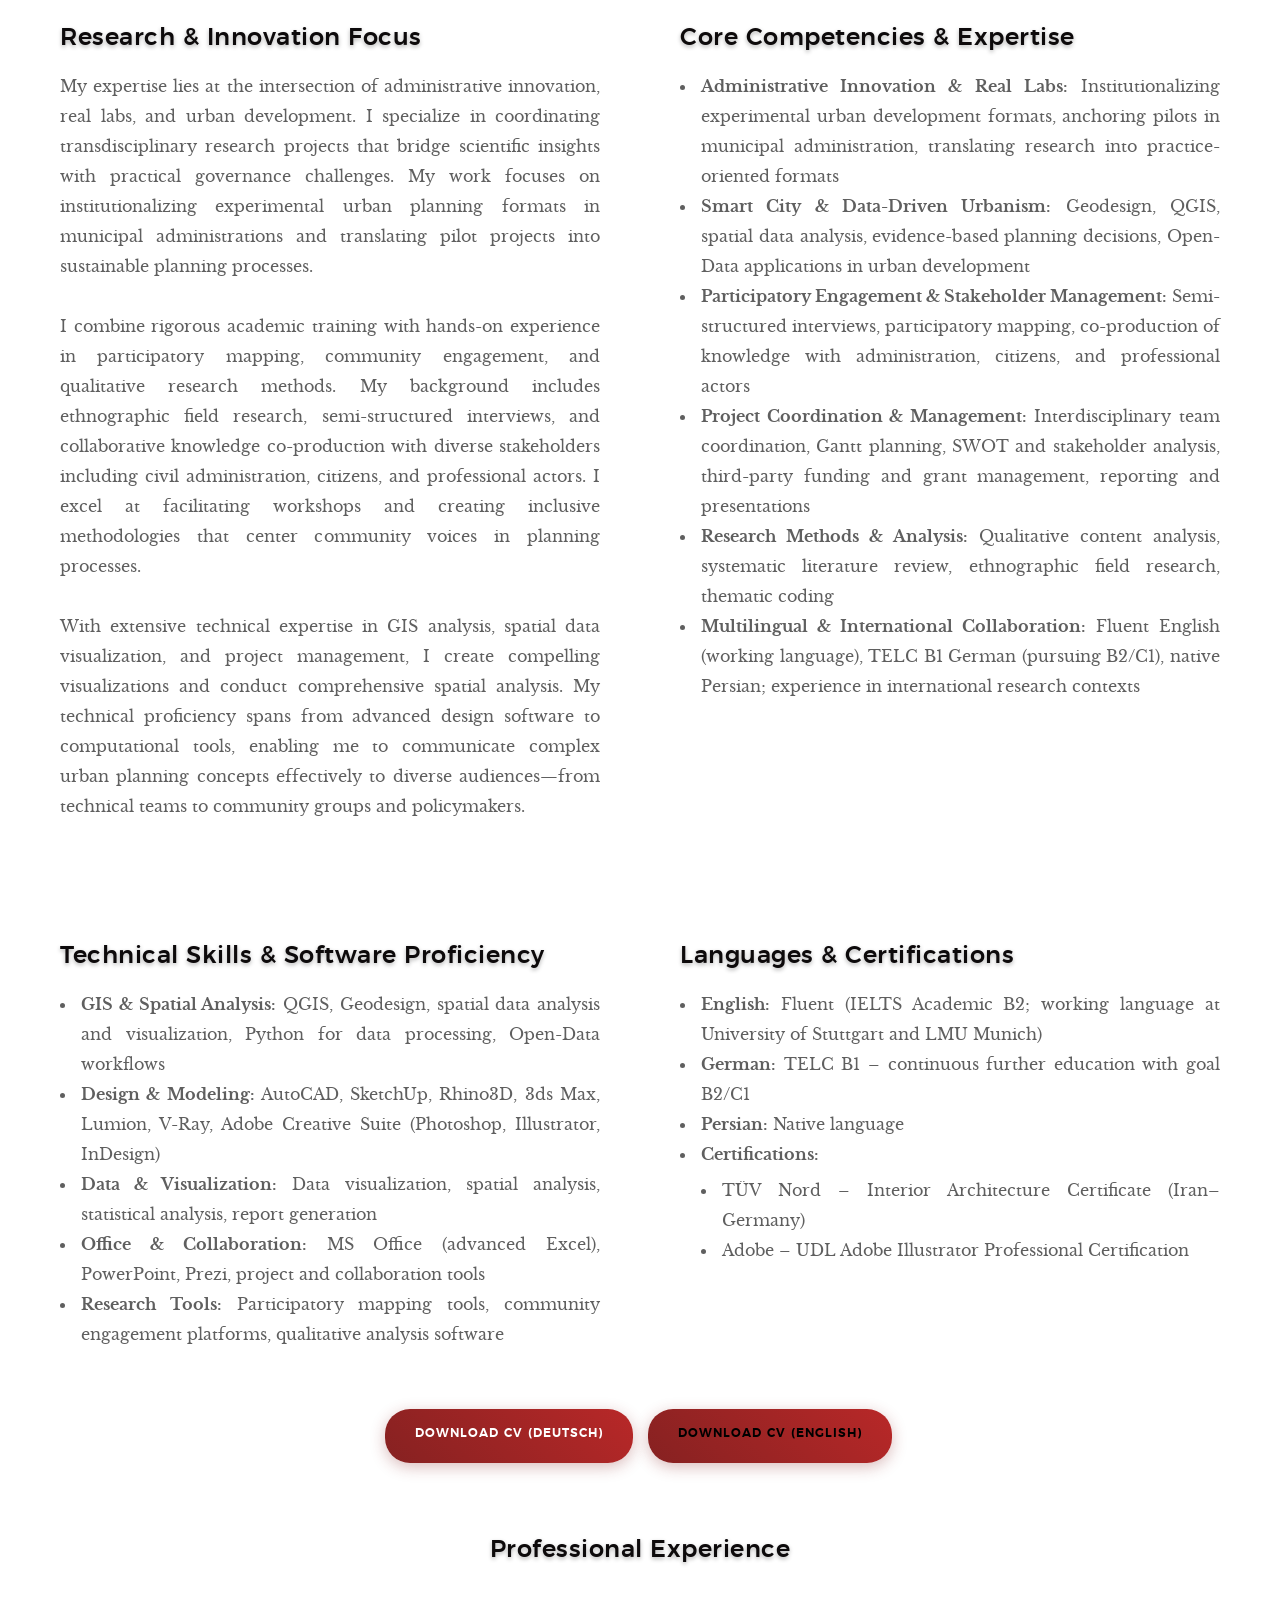
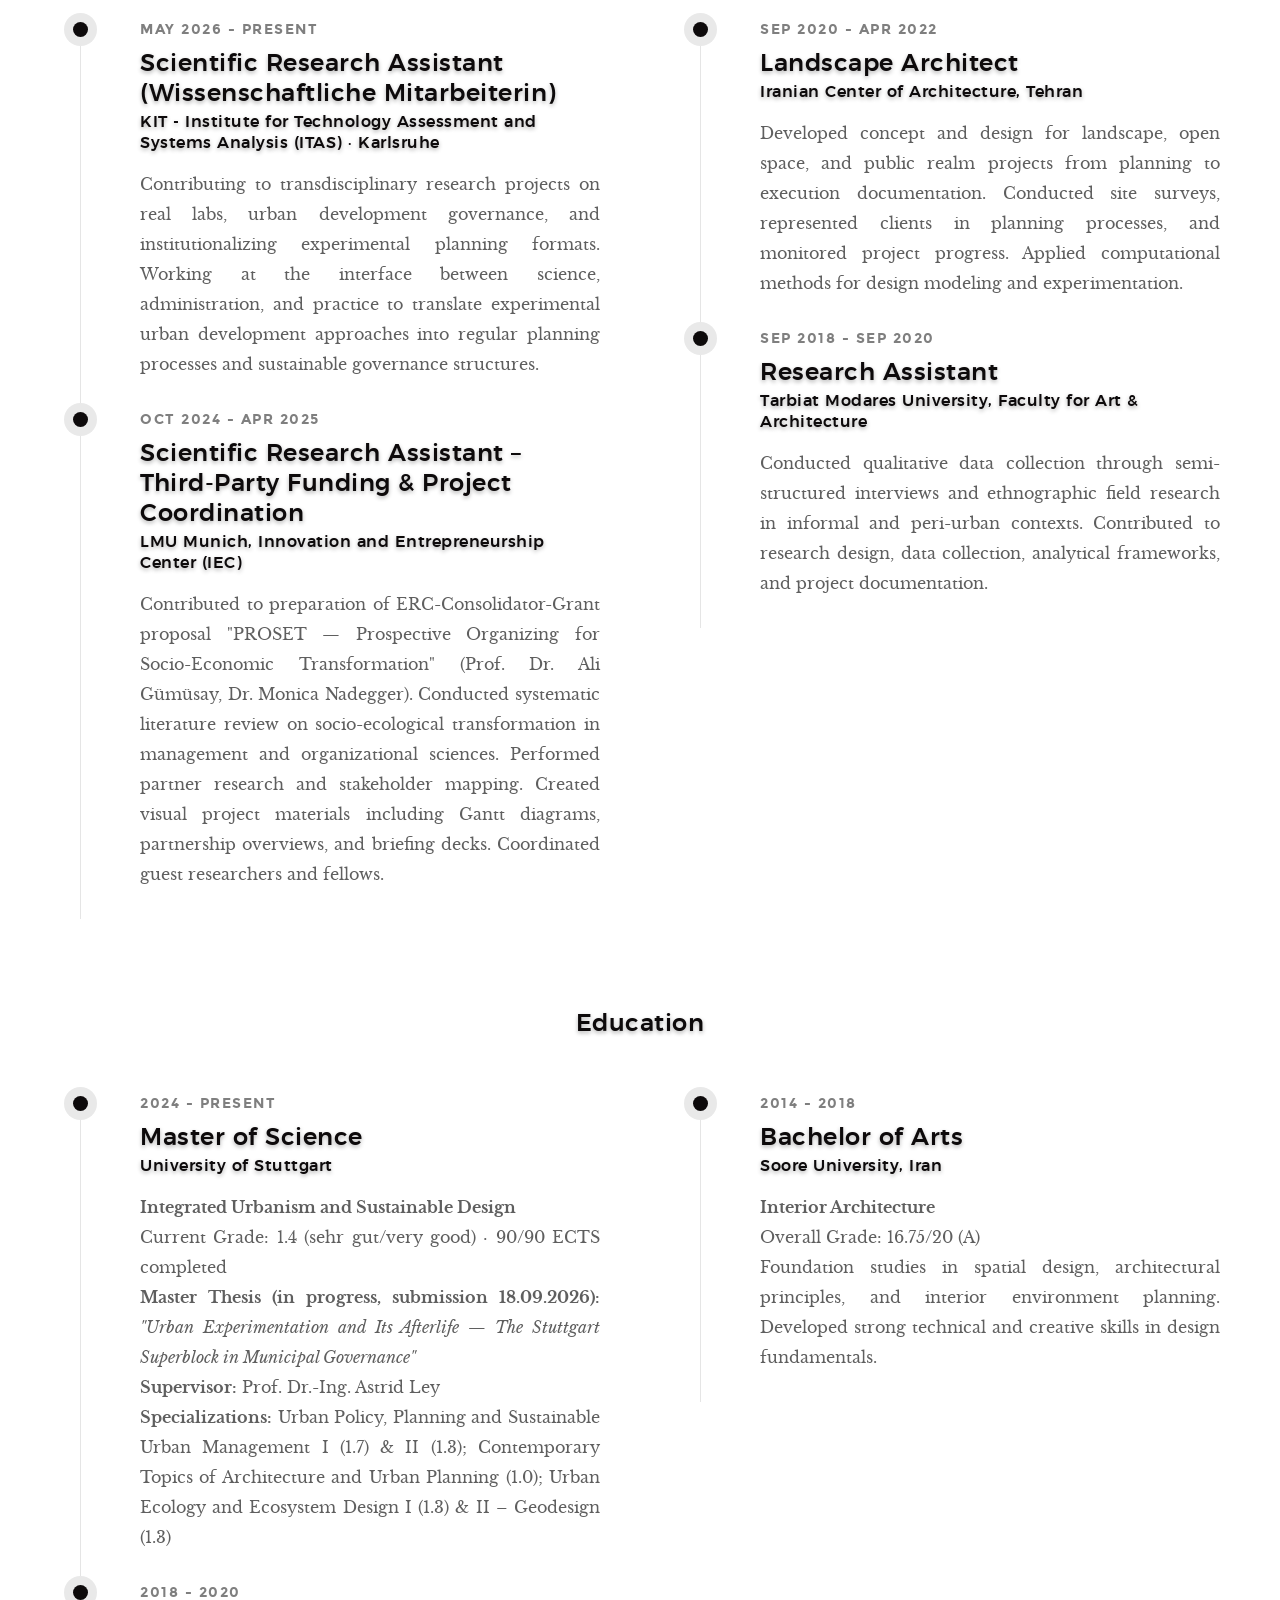
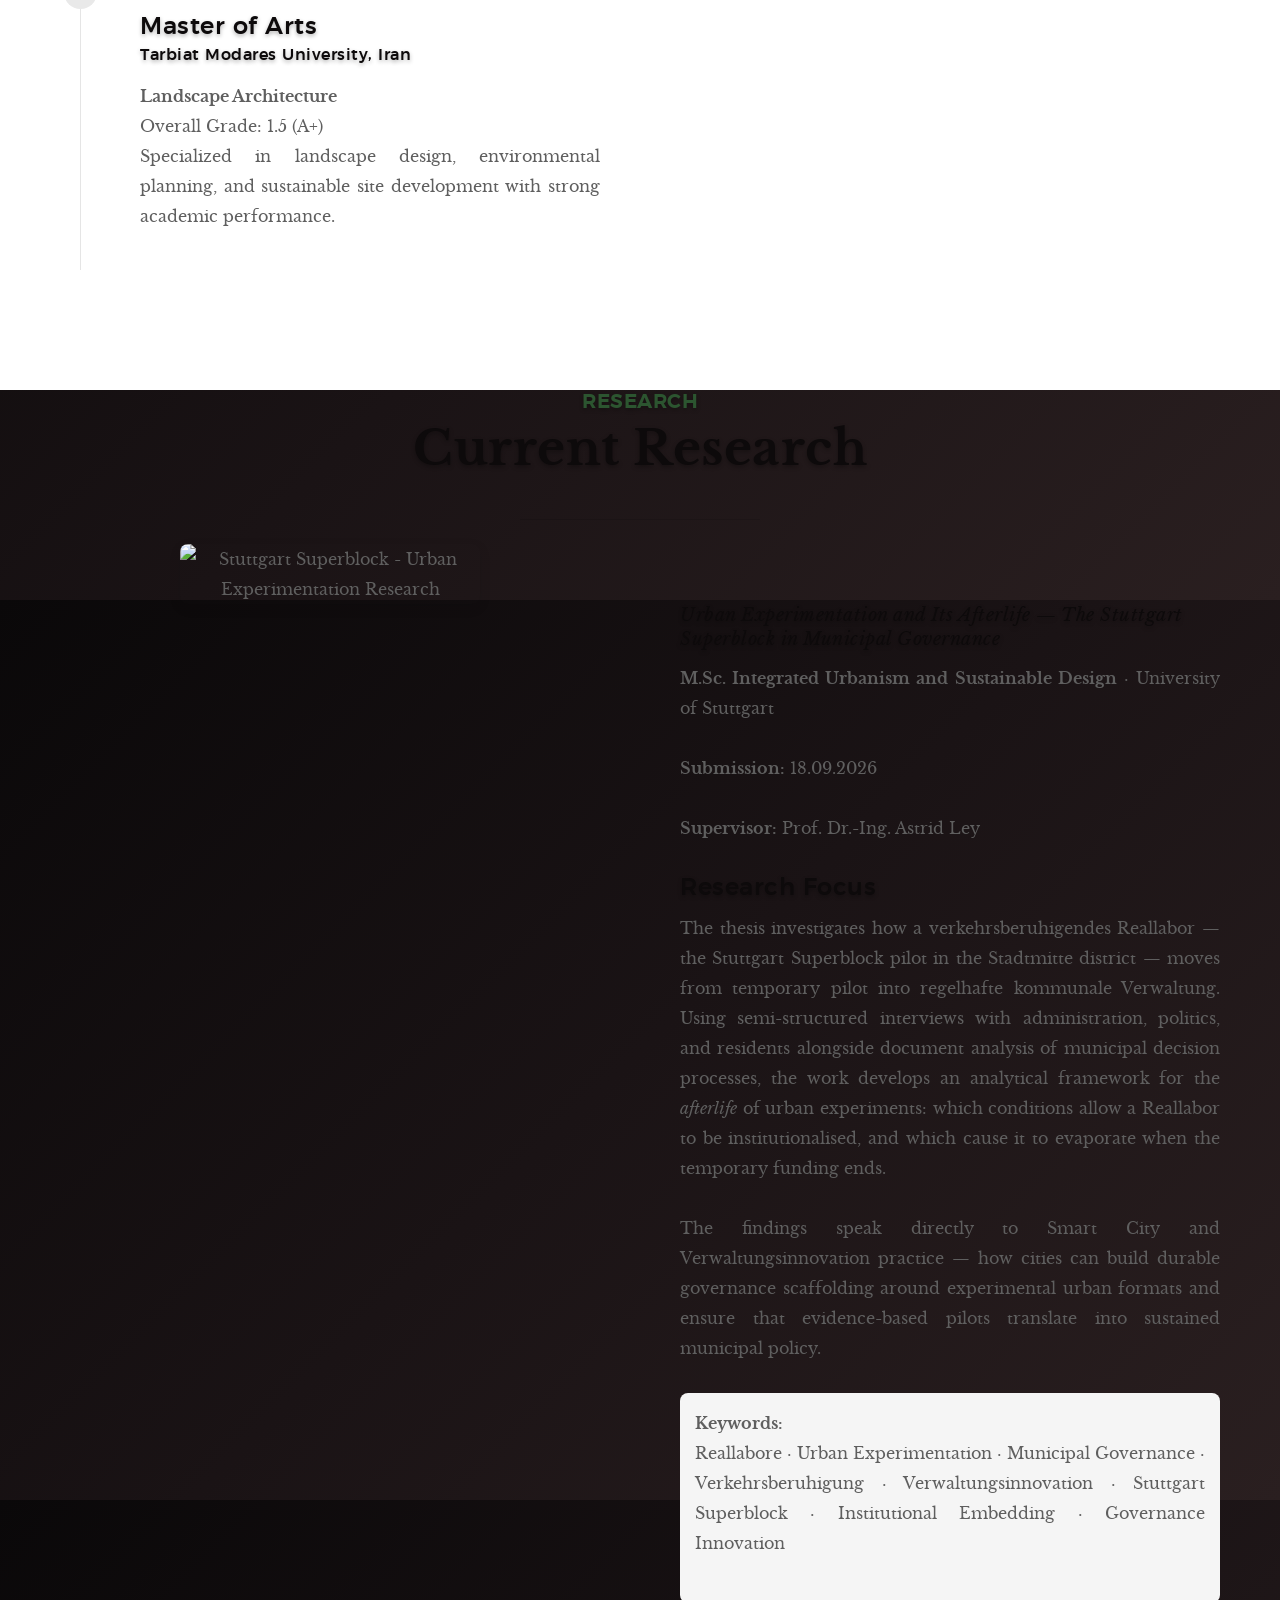
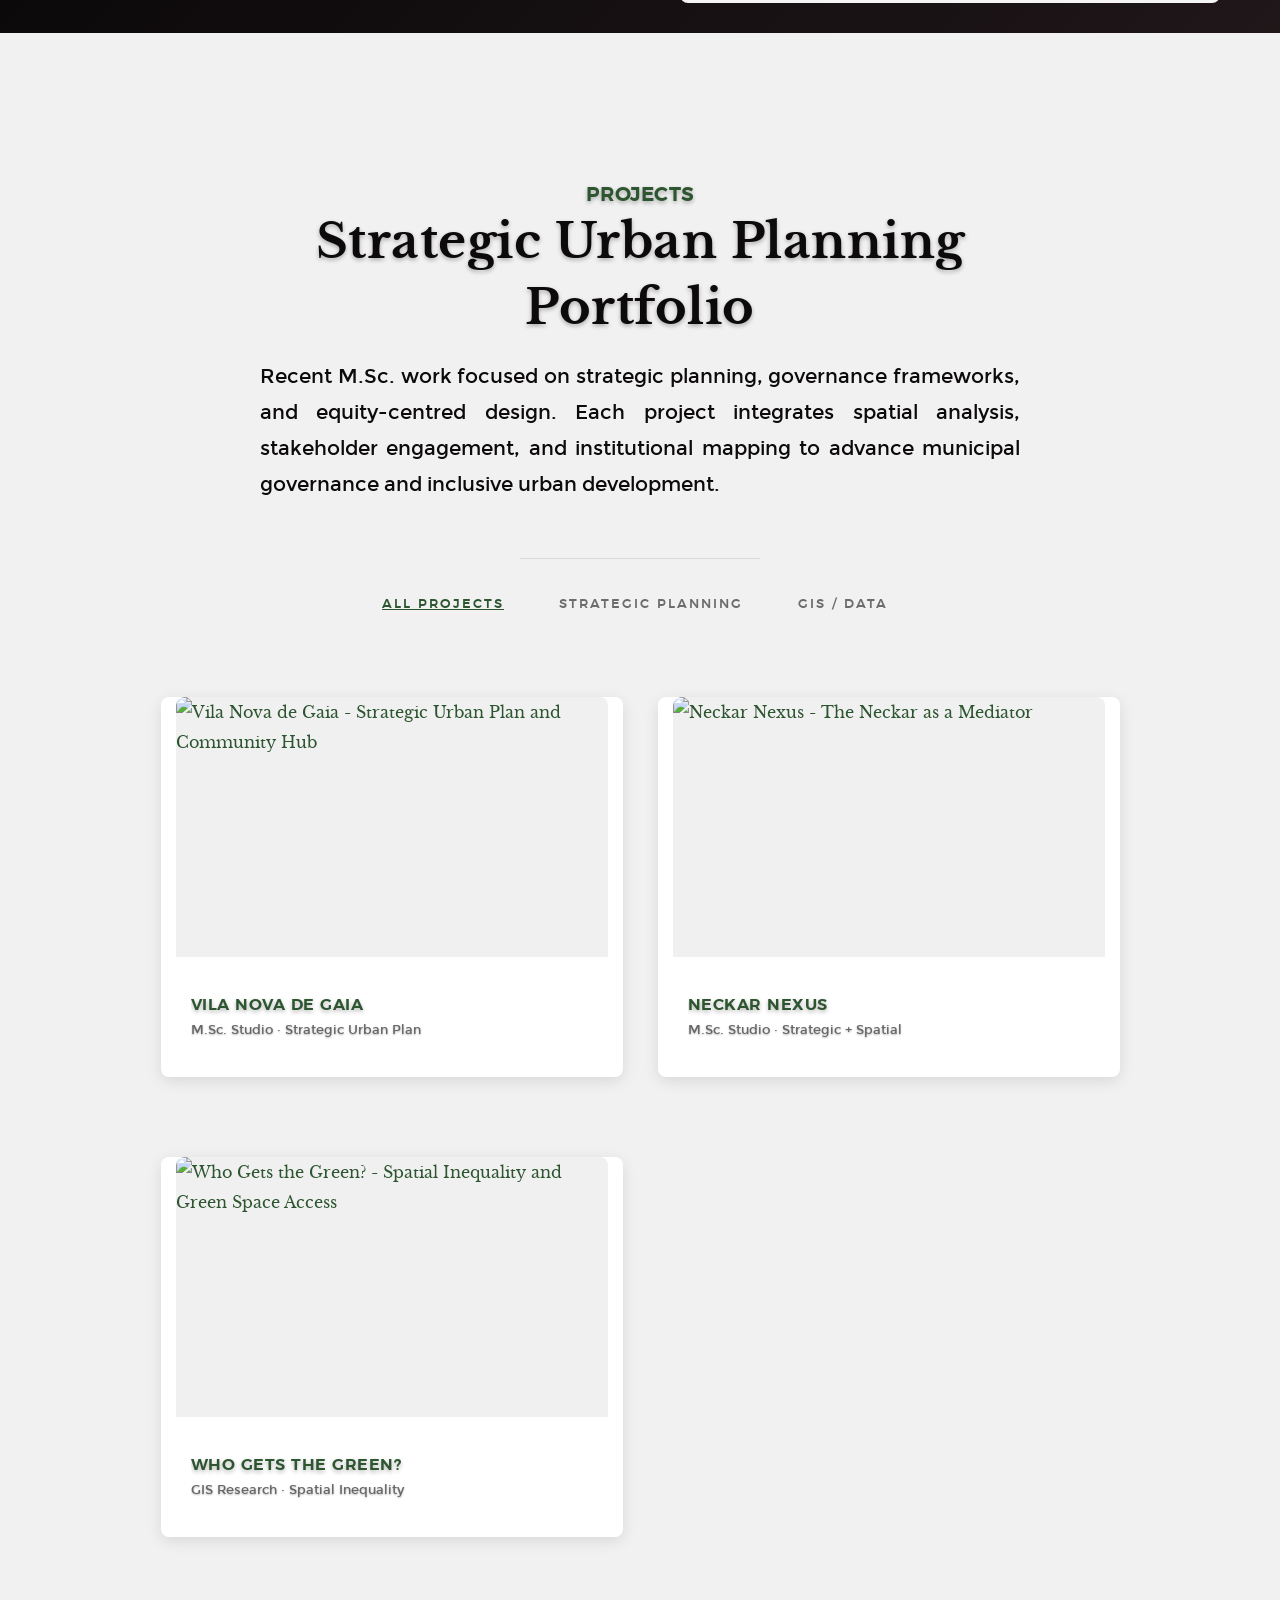
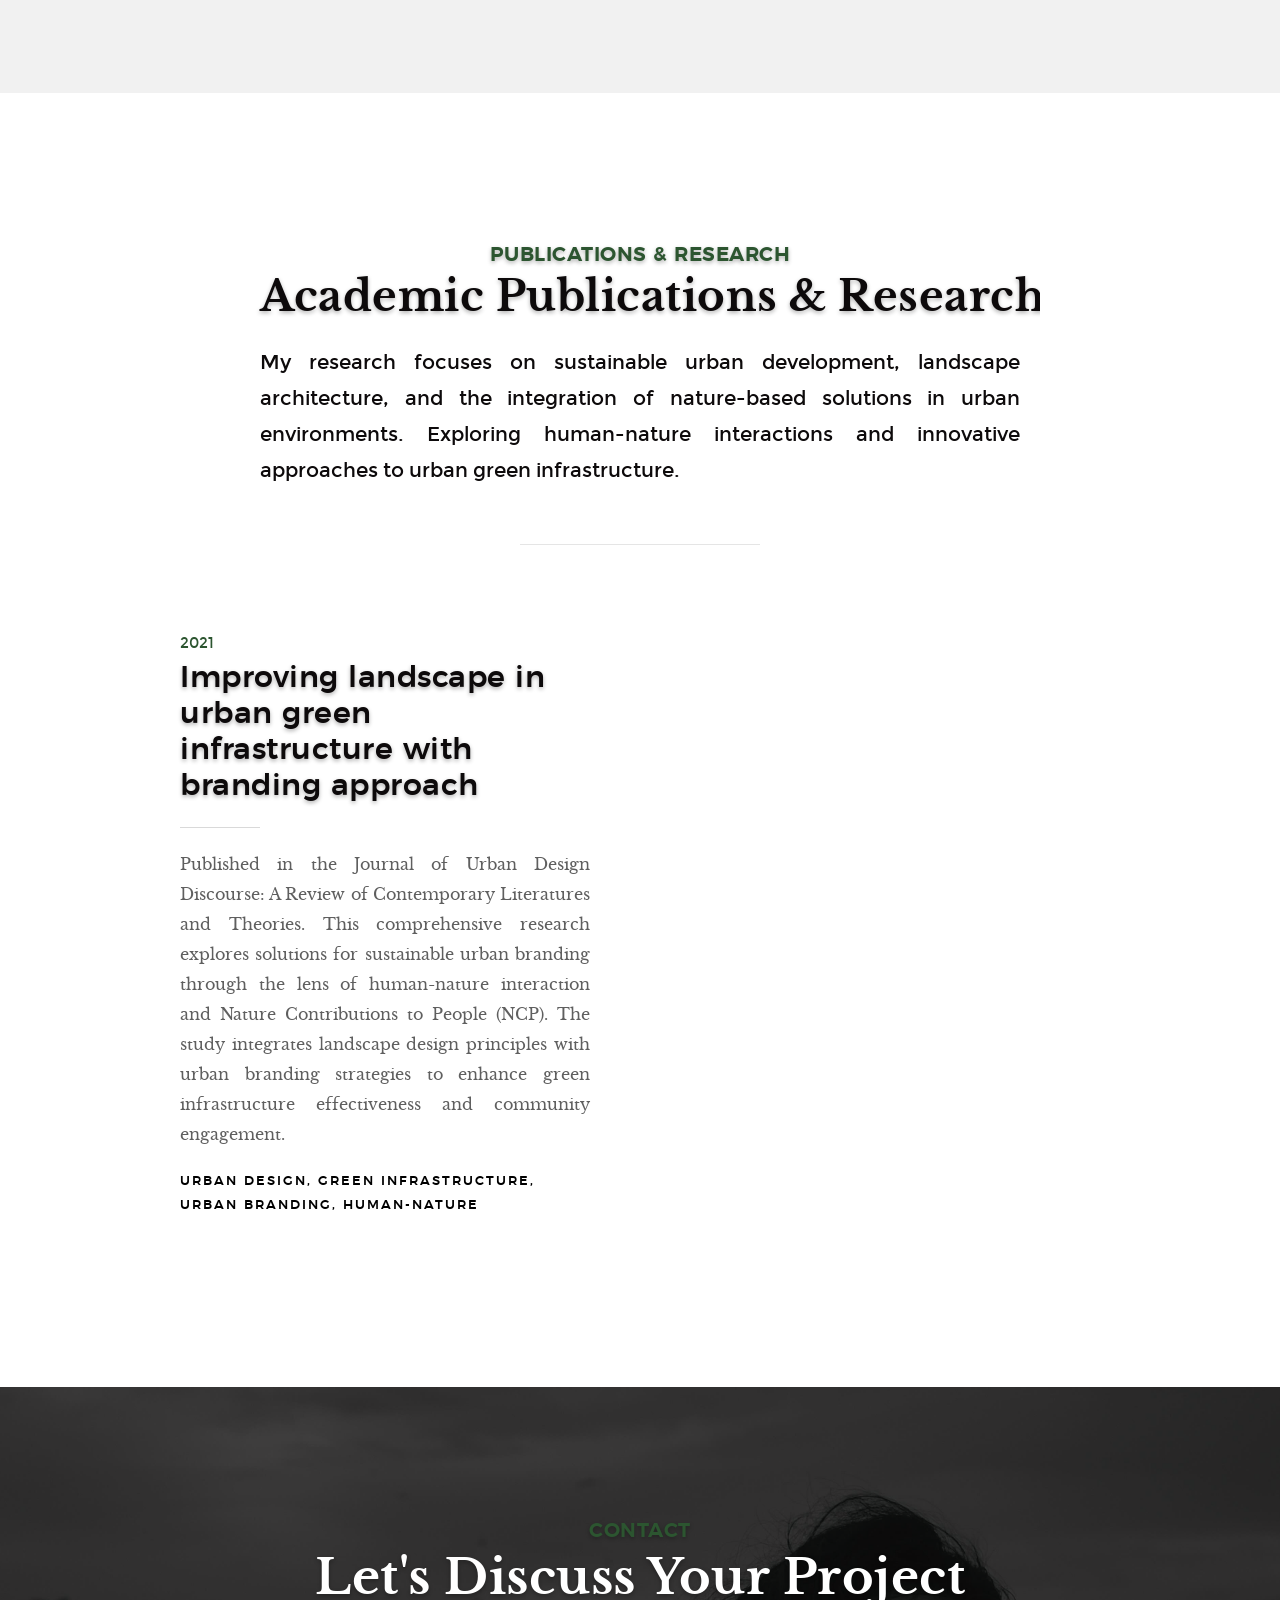
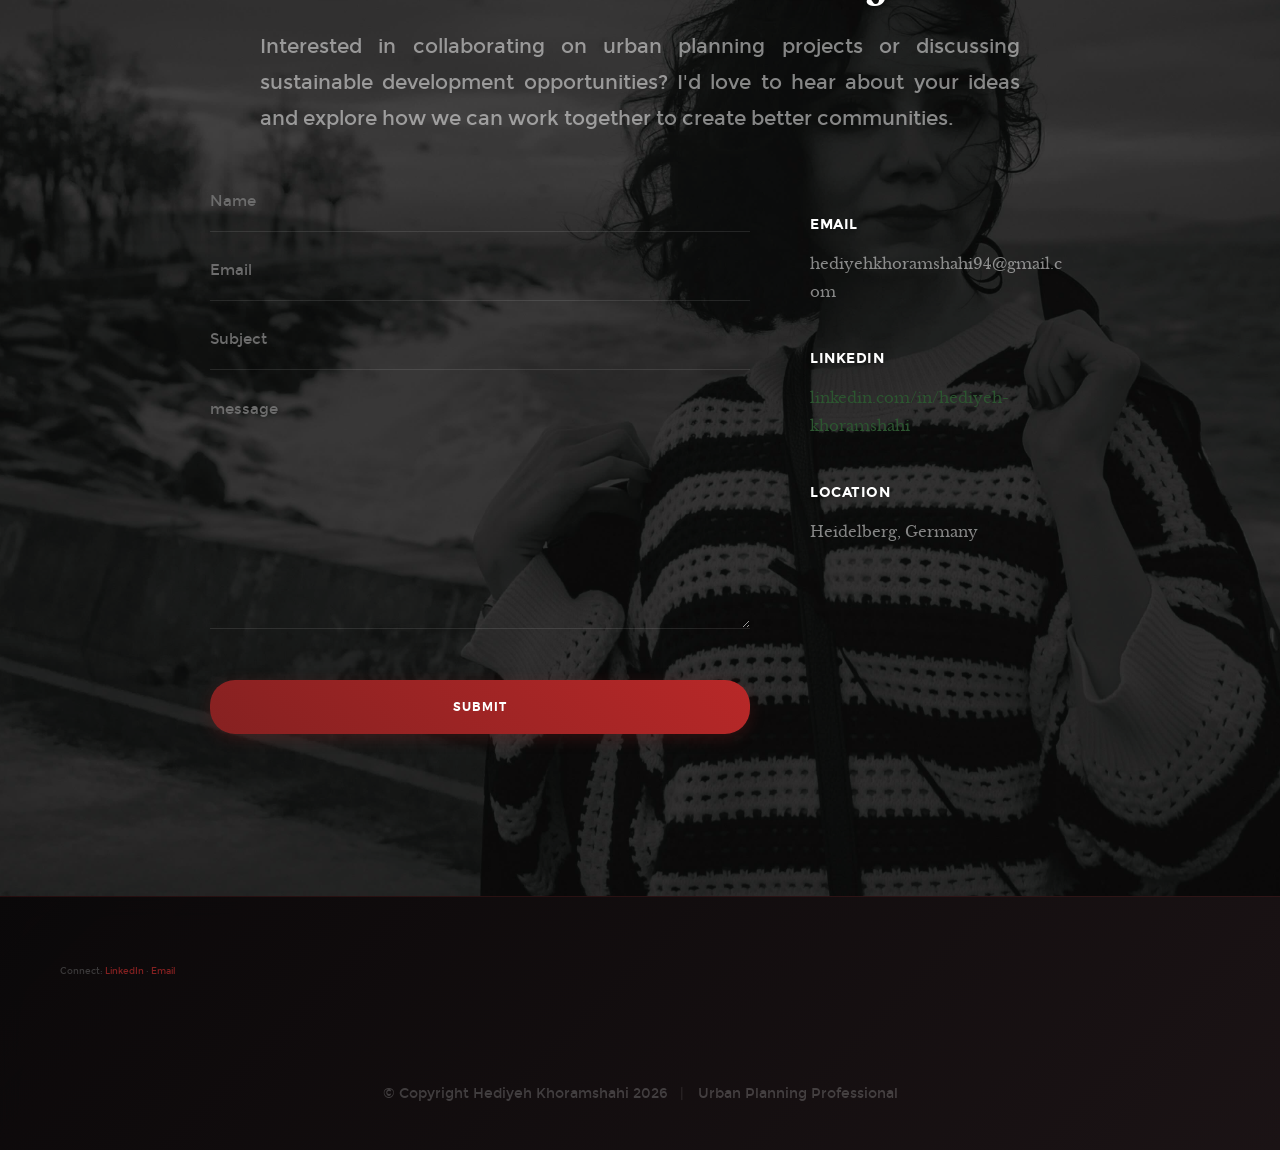
==== commit 9cf3dccb: "Refocus site on Reallabore / Verwaltungsinnovation positioning; replace projects with strategic-plan" ====
--- a/index.html
+++ b/index.html
@@ -10,8 +10,8 @@
     <!--- basic page needs
     ================================================== -->
     <meta charset="utf-8">
-    <title>Hediyeh Khoramshahi - Urban Planner & Landscape Architect - Updated</title>
-    <meta name="description" content="Urban Planner and Landscape Architect specializing in sustainable urban development, integrated urbanism, and landscape design based in Heidelberg, Germany">
+    <title>Hediyeh Khoramshahi — Strategic Urban Planner & Governance Researcher</title>
+    <meta name="description" content="Strategic urban planner and governance researcher specialising in Reallabore, administrative innovation, and data-driven urban development. Based in Heidelberg, Germany">
     <meta name="author" content="Hediyeh Khoramshahi">
 
     <!-- mobile specific metas
@@ -333,8 +333,9 @@
 
                 <h1>
                     I am Hediyeh Khoramshahi. <br>
-                    An Urban Planner <br>
-                    & Landscape Architect <br>
+                    A strategic urban planner <br>
+                    working at the intersection of <br>
+                    governance, participation and sustainability, <br>
                     based in Germany.
                 </h1>
 
@@ -447,11 +448,14 @@
 
         </div> <!-- end about-content -->
 
-        <!-- CV download button -->
+        <!-- CV download buttons -->
         <div class="row">
             <div class="col-full text-center">
-                <a href="TSB_CityLAB_Tailored_CV.pdf" class="btn btn--primary" download="Hediyeh_Khoramshahi_CV.pdf">
-                    Download My CV
+                <a href="https://hediyeh-khoramshahi.github.io/TSB_CityLAB_Tailored_CV.pdf" class="btn btn--primary" download="Hediyeh_Khoramshahi_CV_DE.pdf" style="margin-right: 1rem;">
+                    Download CV (Deutsch)
+                </a>
+                <a href="https://hediyeh-khoramshahi.github.io/Khoramshahi_CV.pdf" class="btn btn--stroke" download="Hediyeh_Khoramshahi_CV_EN.pdf">
+                    Download CV (English)
                 </a>
             </div>
         </div>
@@ -546,7 +550,7 @@
                         <div class="timeline__desc">
                             <p><strong>Integrated Urbanism and Sustainable Design</strong><br>
                             Current Grade: 1.4 (sehr gut/very good) · 90/90 ECTS completed<br>
-                            <strong>Master Thesis (in progress, submission 18.09.2026):</strong> "Urban Experimentation and Its Afterlife — The Stuttgart Superblock in Municipal Governance"<br>
+                            <strong>Master Thesis (in progress, submission 18.09.2026):</strong> <strong><em>"Urban Experimentation and Its Afterlife — The Stuttgart Superblock in Municipal Governance"</em></strong><br>
                             <strong>Supervisor:</strong> Prof. Dr.-Ing. Astrid Ley<br>
                             <strong>Specializations:</strong> Urban Policy, Planning and Sustainable Urban Management I (1.7) & II (1.3); Contemporary Topics of Architecture and Urban Planning (1.0); Urban Ecology and Ecosystem Design I (1.3) & II – Geodesign (1.3)</p>
                         </div>
@@ -592,7 +596,50 @@
         </div> <!-- end education timeline -->
 
     </section> <!-- end about -->
-    
+
+
+    <!-- thesis / research
+    ================================================== -->
+    <section id="thesis" class="s-thesis target-section">
+
+        <div class="row narrow section-intro has-bottom-sep">
+            <div class="col-full text-center">
+                <h3>Research</h3>
+                <h1>Current Research</h1>
+            </div>
+        </div>
+
+        <div class="row about-content">
+
+            <div class="col-six tab-full left">
+                <div style="text-align: center;">
+                    <img src="images/portfolio/thesis-cover.jpg" alt="Stuttgart Superblock - Urban Experimentation Research" style="width: 100%; max-width: 300px; border-radius: 8px; box-shadow: 0 4px 12px rgba(0,0,0,0.1); margin-bottom: 2rem;">
+                </div>
+            </div>
+
+            <div class="col-six tab-full right">
+                <h2 style="font-size: 1.8rem; margin-bottom: 1rem;"><em>Urban Experimentation and Its Afterlife — The Stuttgart Superblock in Municipal Governance</em></h2>
+
+                <p><strong>M.Sc. Integrated Urbanism and Sustainable Design</strong> · University of Stuttgart</p>
+                <p><strong>Submission:</strong> 18.09.2026</p>
+                <p><strong>Supervisor:</strong> Prof. Dr.-Ing. Astrid Ley</p>
+
+                <h3 style="margin-top: 2rem; margin-bottom: 1rem;">Research Focus</h3>
+
+                <p>The thesis investigates how a verkehrsberuhigendes Reallabor — the Stuttgart Superblock pilot in the Stadtmitte district — moves from temporary pilot into regelhafte kommunale Verwaltung. Using semi-structured interviews with administration, politics, and residents alongside document analysis of municipal decision processes, the work develops an analytical framework for the <em>afterlife</em> of urban experiments: which conditions allow a Reallabor to be institutionalised, and which cause it to evaporate when the temporary funding ends.</p>
+
+                <p>The findings speak directly to Smart City and Verwaltungsinnovation practice — how cities can build durable governance scaffolding around experimental urban formats and ensure that evidence-based pilots translate into sustained municipal policy.</p>
+
+                <div style="margin-top: 2rem; padding: 1.5rem; background: #f5f5f5; border-radius: 8px;">
+                    <p><strong>Keywords:</strong> <br>
+                    Reallabore · Urban Experimentation · Municipal Governance · Verkehrsberuhigung · Verwaltungsinnovation · Stuttgart Superblock · Institutional Embedding · Governance Innovation</p>
+                </div>
+            </div>
+
+        </div> <!-- end thesis-content -->
+
+    </section> <!-- end thesis -->
+
 
     <!-- projects
     ================================================== -->
@@ -601,9 +648,9 @@
         <div class="row narrow section-intro has-bottom-sep">
             <div class="col-full">
                 <h3>Projects</h3>
-                <h1>Urban Planning Portfolio</h1>
-                
-                <p class="lead">A selection of my urban planning projects showcasing sustainable development, spatial analysis, and community-centered design approaches. Each project reflects my commitment to creating livable, environmentally responsible urban spaces.</p>
+                <h1>Strategic Urban Planning Portfolio</h1>
+
+                <p class="lead">Recent M.Sc. work focused on strategic planning, governance frameworks, and equity-centred design. Each project integrates spatial analysis, stakeholder engagement, and institutional mapping to advance municipal governance and inclusive urban development.</p>
             </div>
         </div>
 
@@ -612,11 +659,8 @@
             <div class="col-full">
                 <ul class="filter-menu">
                     <li><a href="#" class="filter-btn active" data-filter="*">All Projects</a></li>
-                    <li><a href="#" class="filter-btn" data-filter=".urban-design">Urban Design & Planning</a></li>
-                    <li><a href="#" class="filter-btn" data-filter=".research-gis">Research & GIS Analysis</a></li>
-                    <li><a href="#" class="filter-btn" data-filter=".ecological-planning">Ecological Planning</a></li>
-                    <li><a href="#" class="filter-btn" data-filter=".community-integration">Community Integration</a></li>
-                    <li><a href="#" class="filter-btn" data-filter=".educational-architecture">Educational Architecture</a></li>
+                    <li><a href="#" class="filter-btn" data-filter=".strategic-planning">Strategic Planning</a></li>
+                    <li><a href="#" class="filter-btn" data-filter=".gis-research">GIS / Data</a></li>
                 </ul>
             </div>
         </div>
@@ -624,22 +668,23 @@
         <div class="row masonry-wrap">
             <div class="masonry">
 
-                <div class="masonry__brick ecological-planning">
+                <!-- TODO: export images from Canva portfolio, save to images/portfolio/vila-nova-de-gaia/ -->
+                <div class="masonry__brick strategic-planning">
                     <div class="item-folio">
 
                         <div class="item-folio__thumb">
-                            <a href="images/portfolio/gallery/g-chitgar-symphony.jpg" class="thumb-link" title="Chitgar Symphony" data-size="1050x700">
-                                <img src="images/portfolio/chitgar-symphony.jpg" 
-                                     srcset="images/portfolio/chitgar-symphony.jpg 1x, images/portfolio/chitgar-symphony.jpg 2x" alt="Chitgar Symphony - Ecological Urban Corridor Design">
+                            <a href="images/portfolio/gallery/g-vila-nova-de-gaia-cover.jpg" class="thumb-link" title="Vila Nova de Gaia" data-size="1050x700">
+                                <img src="images/portfolio/vila-nova-de-gaia-cover.jpg"
+                                     srcset="images/portfolio/vila-nova-de-gaia-cover.jpg 1x, images/portfolio/vila-nova-de-gaia-cover.jpg 2x" alt="Vila Nova de Gaia - Strategic Urban Plan and Community Hub">
                             </a>
                         </div>
 
                         <div class="item-folio__text">
                             <h3 class="item-folio__title">
-                                Chitgar Symphony
+                                Vila Nova de Gaia
                             </h3>
                             <p class="item-folio__cat">
-                                Master's Thesis - Green Corridor Design
+                                M.Sc. Studio · Strategic Urban Plan
                             </p>
                         </div>
 
@@ -648,27 +693,29 @@
                         </a>
 
                         <div class="item-folio__caption">
-                            <p><strong>The Creation of an Ecologically-Oriented Urban Corridor: Enhancing Ecological Urban Branding and Biodiversity Preservation through integrating Chitgar Lake, Chitgar Park, and the Botanical Garden in Tehran, Iran.</strong></p>
-                            <p>This Master's thesis project at Tarbiat Modares University creates a tangible representation of Tehran's dedication to ecological sustainability. The green corridor design incorporates educational interpretation elements, informative signage, interactive displays, and educational paths to enhance community engagement and environmental awareness.</p>
-                            <p>Key features include vertical gardens, living walls, indigenous plant species, multi-functional recreational spaces, cultural event venues, and children's learning gardens. The project focuses on habitat connectivity, biodiversity conservation, and establishing a unique ecological urban character that promotes community ownership and environmental stewardship.</p>
-                            <p><em>Supervised by Dr. Medi Haghighat Bin with consultation from Professor Mohammad Reza Pourjafar.</em></p>
-                            
+                            <p><strong>Vila Nova de Gaia, Portugal — A Year-long M.Sc. Studio in Strategic Urban Planning</strong></p>
+                            <p><strong>Year:</strong> 2025/26 · <strong>Location:</strong> Vila Nova de Gaia, Portugal · <strong>Type:</strong> Five-chapter M.Sc. studio project</p>
+
+                            <p><strong>Project Brief:</strong></p>
+                            <p>A year-long M.Sc. studio developed across five chapters: a six-dimensional methodology (drawn from sociology, political science, ecology); spatial diagnosis operationalising social-inclusion indicators; governance analysis across macro-regional, municipal, and neighbourhood scales; a strategic plan synthesising six dimensions and four interlocking challenges; and a community-managed hub embedded in existing public space.</p>
+
+                            <p><strong>Approach:</strong> The project combines rigorous stakeholder engagement, multi-scalar governance mapping, and equity-centred spatial analysis. The final deliverable articulates a strategic vision and actionable community hub that serves as an institutional anchor for participation and local stewardship.</p>
+
+                            <p><strong>Tags:</strong> Strategic Planning · Governance · Community Hub · Mixed Methods · Multi-scalar Analysis</p>
+
                             <p><strong>Project Visualizations:</strong></p>
                             <div style="display: grid; grid-template-columns: repeat(2, 1fr); gap: 15px; margin: 20px 0;">
-                                <a href="images/portfolio/chitgar-symphony.jpg" target="_blank">
-                                    <img src="images/portfolio/chitgar-symphony.jpg" alt="Chitgar Symphony Main View" style="width: 100%; border-radius: 6px; box-shadow: 0 4px 12px rgba(0,0,0,0.15);">
+                                <a href="images/portfolio/vila-nova-de-gaia-1.jpg" target="_blank">
+                                    <img src="images/portfolio/vila-nova-de-gaia-1.jpg" alt="Vila Nova de Gaia - Spatial Analysis" style="width: 100%; border-radius: 6px; box-shadow: 0 4px 12px rgba(0,0,0,0.15);">
                                 </a>
-                                <a href="images/portfolio/chitgar-symphony2.jpg" target="_blank">
-                                    <img src="images/portfolio/chitgar-symphony2.jpg" alt="Chitgar Symphony Design 2" style="width: 100%; border-radius: 6px; box-shadow: 0 4px 12px rgba(0,0,0,0.15);">
+                                <a href="images/portfolio/vila-nova-de-gaia-2.jpg" target="_blank">
+                                    <img src="images/portfolio/vila-nova-de-gaia-2.jpg" alt="Vila Nova de Gaia - Strategic Plan" style="width: 100%; border-radius: 6px; box-shadow: 0 4px 12px rgba(0,0,0,0.15);">
                                 </a>
-                                <a href="images/portfolio/chitgar-symphony3.jpg" target="_blank">
-                                    <img src="images/portfolio/chitgar-symphony3.jpg" alt="Chitgar Symphony Design 3" style="width: 100%; border-radius: 6px; box-shadow: 0 4px 12px rgba(0,0,0,0.15);">
+                                <a href="images/portfolio/vila-nova-de-gaia-3.jpg" target="_blank">
+                                    <img src="images/portfolio/vila-nova-de-gaia-3.jpg" alt="Vila Nova de Gaia - Community Hub Design" style="width: 100%; border-radius: 6px; box-shadow: 0 4px 12px rgba(0,0,0,0.15);">
                                 </a>
-                                <a href="images/portfolio/chitgar-symphony4.jpg" target="_blank">
-                                    <img src="images/portfolio/chitgar-symphony4.jpg" alt="Chitgar Symphony Design 4" style="width: 100%; border-radius: 6px; box-shadow: 0 4px 12px rgba(0,0,0,0.15);">
-                                </a>
-                                <a href="images/portfolio/chitgar-symphony5.jpg" target="_blank">
-                                    <img src="images/portfolio/chitgar-symphony5.jpg" alt="Chitgar Symphony Design 5" style="width: 100%; border-radius: 6px; box-shadow: 0 4px 12px rgba(0,0,0,0.15);">
+                                <a href="images/portfolio/vila-nova-de-gaia-4.jpg" target="_blank">
+                                    <img src="images/portfolio/vila-nova-de-gaia-4.jpg" alt="Vila Nova de Gaia - Governance Framework" style="width: 100%; border-radius: 6px; box-shadow: 0 4px 12px rgba(0,0,0,0.15);">
                                 </a>
                             </div>
                         </div>
@@ -676,22 +723,23 @@
                     </div> <!-- end item-folio -->
                 </div> <!-- end masonry__brick -->
 
-                <div class="masonry__brick urban-design">
+                <!-- TODO: export images from Canva portfolio, save to images/portfolio/neckar-nexus/ -->
+                <div class="masonry__brick strategic-planning">
                     <div class="item-folio">
 
                         <div class="item-folio__thumb">
-                            <a href="images/portfolio/gallery/g-pedestrian-serenade.jpg" class="thumb-link" title="Pedestrian Serenade" data-size="1050x700">
-                                <img src="images/portfolio/pedestrian-serenade.jpg" 
-                                     srcset="images/portfolio/pedestrian-serenade.jpg 1x, images/portfolio/pedestrian-serenade.jpg 2x" alt="Pedestrian Serenade - Vanak Village Pedestrian Street Design">
+                            <a href="images/portfolio/gallery/g-neckar-nexus-cover.jpg" class="thumb-link" title="Neckar Nexus" data-size="1050x700">
+                                <img src="images/portfolio/neckar-nexus-cover.jpg"
+                                     srcset="images/portfolio/neckar-nexus-cover.jpg 1x, images/portfolio/neckar-nexus-cover.jpg 2x" alt="Neckar Nexus - The Neckar as a Mediator">
                             </a>
                         </div>
 
                         <div class="item-folio__text">
                             <h3 class="item-folio__title">
-                                Pedestrian Serenade
+                                Neckar Nexus
                             </h3>
                             <p class="item-folio__cat">
-                                Urban Design - Pedestrian Street Revitalization
+                                M.Sc. Studio · Strategic + Spatial
                             </p>
                         </div>
 
@@ -700,18 +748,31 @@
                         </a>
 
                         <div class="item-folio__caption">
-                            <p><strong>Pedestrian Serenade: Revitalizing Vanak Village through Pedestrian-Oriented Design</strong></p>
-                            <p>This landscape design project at Tarbiat Modares University centers on creating a vibrant pedestrian street in Vanak Village, Tehran, Iran. Led by Dr. Mehdi Haghighat Bin, the project seeks to rejuvenate the urban structure through pedestrian-oriented design while preserving the district's distinct cultural legacy.</p>
-                            <p><strong>Key Design Elements:</strong> Pedestrian-focused infrastructure with expanded sidewalks, designated pedestrian areas, and clearly marked crosswalks. The design incorporates seating areas, public art installations, pocket parks, and indigenous plant species to create an inclusive environment that fosters social interaction and supports local businesses.</p>
-                            <p><strong>Cultural Integration:</strong> The design method emphasizes understanding and conservation of Vanak Village's distinctive essence, incorporating traditional aesthetic elements that create seamless connection between the pedestrian street and surrounding built environment. Features include designated areas for open-air markets, artisanal product stalls, and cultural gatherings to support the local economy.</p>
-                            
+                            <p><strong>Neckar Nexus: The Neckar as a Mediator — Bridging Communities Through River-Centred Urban Planning</strong></p>
+                            <p><strong>Year:</strong> 2025 · <strong>Location:</strong> Bad Cannstatt, Stuttgart · <strong>Type:</strong> Team of 4 (strategic + spatial)</p>
+
+                            <p><strong>Collaborators:</strong> Habiba Al Harrasi, Gréta Fazekas, Veronika Babiča</p>
+                            <p><strong>Supervisors:</strong> Dr. Shaharin Elham, Angie Carolina Camacho Gutiérrez, Prof. Dr.-Ing. Astrid Ley, Dr. Leonie Fischer</p>
+
+                            <p><strong>Project Brief:</strong> A strategic and spatial proposal for Bad Cannstatt's relationship with the Neckar, focused on the Arab community on the right bank. Mixed methodology: demographic and migration-history mapping, ethnographic interviews, public life observation. Three-phase framework — Social Support, Diversity & Inclusion, Social Cohesion & Trust — layered with spatial design, programming, and governance.</p>
+
+                            <p><strong>Research Methodology:</strong> Semi-structured interviews, ethnographic observation, demographic analysis, and participatory mapping revealed challenges of time scarcity, emotional distance from the river, and cultural barriers—while identifying opportunities for intercultural exchange, community stewardship, and institutional partnerships.</p>
+
+                            <p><strong>Tags:</strong> Strategic Planning · Migration · Public Space · Mixed Methods · Community Engagement</p>
+
                             <p><strong>Project Visualizations:</strong></p>
                             <div style="display: grid; grid-template-columns: repeat(2, 1fr); gap: 15px; margin: 20px 0;">
-                                <a href="images/portfolio/pedestrian-serenade.jpg" target="_blank">
-                                    <img src="images/portfolio/pedestrian-serenade.jpg" alt="Pedestrian Serenade Main Design" style="width: 100%; border-radius: 6px; box-shadow: 0 4px 12px rgba(0,0,0,0.15);">
+                                <a href="images/portfolio/neckar-nexus-1.jpg" target="_blank">
+                                    <img src="images/portfolio/neckar-nexus-1.jpg" alt="Neckar Nexus - Community Mapping" style="width: 100%; border-radius: 6px; box-shadow: 0 4px 12px rgba(0,0,0,0.15);">
                                 </a>
-                                <a href="images/portfolio/pedestrian-serenade2.jpg" target="_blank">
-                                    <img src="images/portfolio/pedestrian-serenade2.jpg" alt="Pedestrian Serenade Design 2" style="width: 100%; border-radius: 6px; box-shadow: 0 4px 12px rgba(0,0,0,0.15);">
+                                <a href="images/portfolio/neckar-nexus-2.jpg" target="_blank">
+                                    <img src="images/portfolio/neckar-nexus-2.jpg" alt="Neckar Nexus - Strategic Framework" style="width: 100%; border-radius: 6px; box-shadow: 0 4px 12px rgba(0,0,0,0.15);">
+                                </a>
+                                <a href="images/portfolio/neckar-nexus-3.jpg" target="_blank">
+                                    <img src="images/portfolio/neckar-nexus-3.jpg" alt="Neckar Nexus - Spatial Intervention" style="width: 100%; border-radius: 6px; box-shadow: 0 4px 12px rgba(0,0,0,0.15);">
+                                </a>
+                                <a href="images/portfolio/neckar-nexus-4.jpg" target="_blank">
+                                    <img src="images/portfolio/neckar-nexus-4.jpg" alt="Neckar Nexus - Programming & Phasing" style="width: 100%; border-radius: 6px; box-shadow: 0 4px 12px rgba(0,0,0,0.15);">
                                 </a>
                             </div>
                         </div>
@@ -719,13 +780,14 @@
                     </div> <!-- end item-folio -->
                 </div> <!-- end masonry__brick -->
 
-                <div class="masonry__brick research-gis">
+                <!-- TODO: export images from Canva portfolio, save to images/portfolio/who-gets-the-green/ -->
+                <div class="masonry__brick gis-research">
                     <div class="item-folio">
 
                         <div class="item-folio__thumb">
-                            <a href="images/portfolio/gallery/who-gets-green-1.jpg" class="thumb-link" data-size="1050x700">
-                                <img src="images/portfolio/who-gets-green-1.jpg" 
-                                     srcset="images/portfolio/who-gets-green-1.jpg 1x, images/portfolio/who-gets-green-1.jpg 2x" alt="">
+                            <a href="images/portfolio/gallery/g-who-gets-the-green-cover.jpg" class="thumb-link" title="Who Gets the Green?" data-size="1050x700">
+                                <img src="images/portfolio/who-gets-the-green-cover.jpg"
+                                     srcset="images/portfolio/who-gets-the-green-cover.jpg 1x, images/portfolio/who-gets-the-green-cover.jpg 2x" alt="Who Gets the Green? - Spatial Inequality and Green Space Access">
                             </a>
                         </div>
 
@@ -734,7 +796,7 @@
                                 Who Gets the Green?
                             </h3>
                             <p class="item-folio__cat">
-                                GIS Research - Green Space Equity Analysis
+                                GIS Research · Spatial Inequality
                             </p>
                         </div>
 
@@ -742,160 +804,39 @@
                             <i class="im im-link"></i>
                         </a>
 
-<div class="item-folio__caption">
-    <p><strong>Who Gets the Green? Analyzing Green Space Distribution and Accessibility in Urban Areas</strong></p>
-    <p><strong>Colleagues:</strong> Ayesha Parveen</p>
-    <p>This comprehensive GIS research project examines the equitable distribution of green spaces across different neighborhoods and socioeconomic areas. Conducted in collaboration with colleague Ayesha Parveen under the supervision of Dr. Leonie Fischer.</p>
-    <p><strong>Research Visualizations:</strong></p>
-    <div style="display: grid; grid-template-columns: repeat(3, 1fr); gap: 15px; margin: 20px 0;">
-        <a href="images/portfolio/who-gets-green-1.jpg" target="_blank">
-            <img src="images/portfolio/who-gets-green-1.jpg" alt="Green Space Analysis Map 1" style="width: 100%; border-radius: 6px; box-shadow: 0 4px 12px rgba(0,0,0,0.15);">
-        </a>
-        <a href="images/portfolio/who-gets-green-2.jpg" target="_blank">
-            <img src="images/portfolio/who-gets-green-2.jpg" alt="Green Space Analysis Map 2" style="width: 100%; border-radius: 6px; box-shadow: 0 4px 12px rgba(0,0,0,0.15);">
-        </a>
-        <a href="images/portfolio/who-gets-green-3.jpg" target="_blank">
-            <img src="images/portfolio/who-gets-green-3.jpg" alt="Green Space Analysis Map 3" style="width: 100%; border-radius: 6px; box-shadow: 0 4px 12px rgba(0,0,0,0.15);">
-        </a>
-        <a href="images/portfolio/who-gets-green-4.jpg" target="_blank">
-            <img src="images/portfolio/who-gets-green-4.jpg" alt="Green Space Analysis Map 4" style="width: 100%; border-radius: 6px; box-shadow: 0 4px 12px rgba(0,0,0,0.15);">
-        </a>
-        <a href="images/portfolio/Who Gets the Green2.png" target="_blank">
-            <img src="images/portfolio/Who Gets the Green2.png" alt="Additional Analysis 2" style="width: 100%; border-radius: 6px; box-shadow: 0 4px 12px rgba(0,0,0,0.15);">
-        </a>
-        <a href="images/portfolio/Who Gets the Green3.png" target="_blank">
-            <img src="images/portfolio/Who Gets the Green3.png" alt="Additional Analysis 3" style="width: 100%; border-radius: 6px; box-shadow: 0 4px 12px rgba(0,0,0,0.15);">
-        </a>
-        <a href="images/portfolio/Who Gets the Green4.png" target="_blank">
-            <img src="images/portfolio/Who Gets the Green4.png" alt="Additional Analysis 4" style="width: 100%; border-radius: 6px; box-shadow: 0 4px 12px rgba(0,0,0,0.15);">
-        </a>
-        <a href="images/portfolio/Who Gets the Green5.png" target="_blank">
-            <img src="images/portfolio/Who Gets the Green5.png" alt="Additional Analysis 5" style="width: 100%; border-radius: 6px; box-shadow: 0 4px 12px rgba(0,0,0,0.15);">
-        </a>
-    </div>
-</div>
-                    </div> <!-- end item-folio -->                                   
-                </div> <!-- end masonry__brick -->
-
-
-                <div class="masonry__brick ecological-planning">
-                    <div class="item-folio">
-
-                        <div class="item-folio__thumb">
-                            <a href="images/portfolio/gallery/g-river-of-life.jpg" class="thumb-link" data-size="1050x700">
-                                <img src="images/portfolio/River of life.jpg"
-                                     srcset="images/portfolio/River of life.jpg 1x, images/portfolio/River of life.jpg 2x" alt="River of Life Project">
-                            </a>
-                        </div>
-
-                        <div class="item-folio__text">
-                            <h3 class="item-folio__title">
-                                River of Life
-                            </h3>
-                            <p class="item-folio__cat">
-                                Ecological Restoration & Habitat Conservation
-                            </p>
-                        </div>
-
-                        <a href="#" class="item-folio__project-link" title="Project link">
-                            <i class="im im-link"></i>
-                        </a>
-
-<div class="item-folio__caption">
-    <p><strong>River of Life: Ecological Restoration and Sustainable Land Use Project</strong></p>
-    <p>The project focuses on preserving and rehabilitating the indigenous ecosystem, identifying vulnerable habitats, and enhancing biodiversity through habitat restoration and sustainable land use practices. It strategically incorporates recreational amenities such as walking trails, cycling paths, and picnic areas to foster a meaningful connection between individuals and the natural environment while respecting ecologically delicate regions.</p>
-    <p><strong>Sustainability & Community Engagement:</strong> Emphasizing sustainability, the project implements resource management strategies, water conservation, waste management, and eco-friendly infrastructure to reduce environmental impact. Moreover, community engagement and education play a pivotal role, as the project aims to instill ecological consciousness within the community through educational signage, nature-based learning opportunities, and collaborative initiatives, fostering a sense of ownership and pride in conservation efforts.</p>
-        </a>
-    </div>
+                        <div class="item-folio__caption">
+                            <p><strong>Who Gets the Green? Spatial Inequality and the 3-30-300 Rule of Green-Space Access in London</strong></p>
+                            <p><strong>Year:</strong> 2025 · <strong>Location:</strong> London, United Kingdom · <strong>Type:</strong> Team of 2 (GIS research)</p>
+
+                            <p><strong>Collaborator:</strong> Ayesha Parveen</p>
+                            <p><strong>Supervisor:</strong> Dr. Leonie Fischer</p>
+
+                            <p><strong>Project Brief:</strong> A GIS investigation of whether the 3-30-300 rule reveals spatial inequities in green-space access in London. Index of Multiple Deprivation (IMD) data joined to LSOA polygons; spatial analysis traces how wealth concentration and green-space access overlap. Findings argue for equity-weighted indicators in urban green-space planning.</p>
+
+                            <p><strong>Methodology:</strong> Open-data workflows combining deprivation indices, greenspace cadastres, and accessibility metrics. Results challenge universalist green-space planning assumptions and demonstrate how data-driven analysis can centre equity in climate-adaptation and livability planning.</p>
+
+                            <p><strong>Tags:</strong> GIS · Spatial Inequality · Green Infrastructure · Open Data · Urban Equity</p>
+
+                            <p><strong>Research Visualizations:</strong></p>
+                            <div style="display: grid; grid-template-columns: repeat(2, 1fr); gap: 15px; margin: 20px 0;">
+                                <a href="images/portfolio/who-gets-the-green-1.jpg" target="_blank">
+                                    <img src="images/portfolio/who-gets-the-green-1.jpg" alt="Who Gets the Green? - IMD Mapping" style="width: 100%; border-radius: 6px; box-shadow: 0 4px 12px rgba(0,0,0,0.15);">
+                                </a>
+                                <a href="images/portfolio/who-gets-the-green-2.jpg" target="_blank">
+                                    <img src="images/portfolio/who-gets-the-green-2.jpg" alt="Who Gets the Green? - Green Space Distribution" style="width: 100%; border-radius: 6px; box-shadow: 0 4px 12px rgba(0,0,0,0.15);">
+                                </a>
+                                <a href="images/portfolio/who-gets-the-green-3.jpg" target="_blank">
+                                    <img src="images/portfolio/who-gets-the-green-3.jpg" alt="Who Gets the Green? - Overlap Analysis" style="width: 100%; border-radius: 6px; box-shadow: 0 4px 12px rgba(0,0,0,0.15);">
+                                </a>
+                                <a href="images/portfolio/who-gets-the-green-4.jpg" target="_blank">
+                                    <img src="images/portfolio/who-gets-the-green-4.jpg" alt="Who Gets the Green? - 3-30-300 Rule Assessment" style="width: 100%; border-radius: 6px; box-shadow: 0 4px 12px rgba(0,0,0,0.15);">
+                                </a>
+                            </div>
+                        </div>
+
                     </div> <!-- end item-folio -->
                 </div> <!-- end masonry__brick -->
 
-                <div class="masonry__brick community-integration">
-                    <div class="item-folio">
-
-                        <div class="item-folio__thumb">
-                            <a href="images/portfolio/gallery/g-neckar-nexus.png" class="thumb-link" data-size="1050x700">
-                                <img src="images/portfolio/Neckar nexus.png"
-                                     srcset="images/portfolio/Neckar nexus.png 1x, images/portfolio/Neckar nexus.png 2x" alt="Neckar Nexus Project">
-                            </a>
-                        </div>
-
-                        <div class="item-folio__text">
-                            <h3 class="item-folio__title">
-                                Neckar Nexus: The Neckar as a Mediator
-                            </h3>
-                            <p class="item-folio__cat">
-                                Collaborative Urban Planning - Social Inclusion & Community Integration
-                            </p>
-                        </div>
-
-                        <a href="#" class="item-folio__project-link" title="Project link">
-                            <i class="im im-link"></i>
-                        </a>
-
-                        <div class="item-folio__caption">
-                            <p><strong>Neckar Nexus: The Neckar as a Mediator - Bridging Communities Through River-Centered Urban Planning</strong></p>
-                            <p><strong>Colleagues:</strong> Habiba Al Harrasi, Gréta Fazekas, and Veronika Babiča</p>
-                            <p><em>Supervised by Dr. Shaharin Elham, Angie Carolina Camacho Gutiérrez, Dr. Astrid Ley, and Dr. Leonie Fischer.</em></p>
-                            <p><strong>Research Methodology:</strong> We conducted extensive field research including semi-structured interviews, surveys, and public life observations, particularly focusing on the Arab community in Bad Cannstatt. Our research revealed challenges of time scarcity, emotional distance from the river, and cultural gaps, while identifying opportunities for intercultural exchange and community building.</p>
-                            <p><strong>Strategic Framework:</strong> Our three-phase approach centers on Social Support, Diversity & Inclusion, and Social Cohesion & Trust. Phase 1 maps community encounters and needs; Phase 2 activates connections through co-designed cultural events and workshops; Phase 3 leverages the Neckar as a long-term mediator through sustainable community spaces and digital platforms.</p>
-                            <p><strong>Project Visualizations:</strong></p>
-                            <div style="display: grid; grid-template-columns: repeat(2, 1fr); gap: 15px; margin: 20px 0;">
-                                <a href="images/portfolio/gallery/g-neckar-nexus.png" target="_blank">
-                                    <img src="images/portfolio/Neckar nexus.png" alt="Neckar Nexus Image 1" style="width: 100%; border-radius: 6px; box-shadow: 0 4px 12px rgba(0,0,0,0.15);">
-                                </a>
-                                <a href="images/portfolio/gallery/g-neckar-nexus-2.png" target="_blank">
-                                    <img src="images/portfolio/Neckar nexus 2.png" alt="Neckar Nexus Image 2" style="width: 100%; border-radius: 6px; box-shadow: 0 4px 12px rgba(0,0,0,0.15);">
-                                </a>
-                            </div>
-                        </div>
-
-                    </div> <!-- end item-folio -->
-                </div> <!-- end masonry__brick -->
-
-                <div class="masonry__brick educational-architecture">
-                    <div class="item-folio">
-
-                        <div class="item-folio__thumb">
-                            <a href="images/portfolio/gallery/g-It Takes a Village to Raise a Child 1.jpg" class="thumb-link" title="It Takes a Village to Raise a Child" data-size="1050x700">
-                                <img src="images/portfolio/It Takes a Village to Raise a Child 1.jpg"
-                                     srcset="images/portfolio/It Takes a Village to Raise a Child 1.jpg 1x, images/portfolio/It Takes a Village to Raise a Child 1.jpg 2x" alt="Village School Project - Community-Centered Educational Architecture">
-                            </a>
-                        </div>
-
-                        <div class="item-folio__text">
-                            <h3 class="item-folio__title">
-                                It Takes a Village to Raise a Child
-                            </h3>
-                            <p class="item-folio__cat">
-                                Educational Architecture - Community-Centered School Design
-                            </p>
-                        </div>
-
-                        <a href="#" class="item-folio__project-link" title="Project link">
-                            <i class="im im-link"></i>
-                        </a>
-
-                        <div class="item-folio__caption">
-                            <p><strong>"It Takes a Village to Raise a Child" - Community-Centered Educational Architecture</strong></p>
-                            <p><strong>Colleagues:</strong> Silvia Ruiz, Shraddha Adhikari, and Ayesha Parveen</p>
-                            <p>This architectural project reimagines educational spaces as organic extensions of village life, beginning not with walls or classrooms, but with the child and the community around them. The design philosophy centers on creating a "structure for belonging" that grows naturally with the village rhythm.</p>
-                            <p><strong>Design Concept:</strong> The school unfolds as five flexible learning units arranged around a central courtyard - the heart of the design where learning flows through open air, where rain falls and dries, where sounds echo and children play. Each unit serves as a space for exploring, learning, and growing, adaptable for lessons, storytelling, or circular play.</p>
-                            <p><strong>Community Integration:</strong> The design features three essential layers: the inner nurturing space, the permeable shaded walkways for communication between instructors and caregivers, and the "community edge" - an invitation rather than a barrier. This edge bends where people linger and widens where they gather, shaped not by the architect's hand but by the village's footsteps.</p>
-                            <p><strong>Organic Growth:</strong> The architecture allows for natural expansion - a kitchen for village meals, a library with local stories, additional classrooms, and celebration spaces emerge as needed. The school doesn't transform the village; the village shapes the school, creating a rhythm of belonging that remains forever open to growth.</p>
-                            <p><strong>Project Visualizations:</strong></p>
-                            <div style="display: grid; grid-template-columns: repeat(2, 1fr); gap: 15px; margin: 20px 0;">
-                                <a href="images/portfolio/It Takes a Village to Raise a Child 1.jpg" target="_blank">
-                                    <img src="images/portfolio/It Takes a Village to Raise a Child 1.jpg" alt="Village School Design 1" style="width: 100%; border-radius: 6px; box-shadow: 0 4px 12px rgba(0,0,0,0.15);">
-                                </a>
-                                <a href="images/portfolio/It Takes a Village to Raise a Child 2.jpg" target="_blank">
-                                    <img src="images/portfolio/It Takes a Village to Raise a Child 2.jpg" alt="Village School Design 2" style="width: 100%; border-radius: 6px; box-shadow: 0 4px 12px rgba(0,0,0,0.15);">
-                                </a>
-                            </div>
-                        </div>
-
-                    </div> <!-- end item-folio -->
-                </div> <!-- end masonry__brick -->
         </div> <!-- end masonry -->
 
     </section> <!-- end works -->
@@ -1027,28 +968,7 @@
         <div class="row">
             <div class="col-full">
 
-                <ul class="footer-social">
-                    <li><a href="#0">
-                        <i class="im im-facebook" aria-hidden="true"></i>
-                        <span>Facebook</span>
-                    </a></li>
-                    <li><a href="#0">
-                        <i class="im im-twitter" aria-hidden="true"></i>
-                        <span>Twitter</span>
-                    </a></li>
-                    <li><a href="#0">
-                        <i class="im im-instagram" aria-hidden="true"></i>
-                        <span>Instagram</span>
-                    </a></li>
-                    <li><a href="#0">
-                        <i class="im im-behance" aria-hidden="true"></i>
-                        <span>Behance</span>
-                    </a></li>
-                    <li><a href="#0">
-                        <i class="im im-pinterest" aria-hidden="true"></i>
-                        <span>Pinterest</span>
-                    </a></li>
-                </ul>
+                <p style="text-align: center; font-size: 0.9rem;">Connect: <a href="http://linkedin.com/in/hediyeh-khoramshahi" target="_blank">LinkedIn</a> · <a href="mailto:hediyehkhoramshahi94@gmail.com">Email</a></p>
                     
             </div>
         </div>
@@ -1057,7 +977,7 @@
 
             <div class="col-twelve">
                 <div class="copyright">
-                    <span>© Copyright Hediyeh Khoramshahi 2025</span> 
+                    <span>© Copyright Hediyeh Khoramshahi 2026</span> 
                     <span>Urban Planning Professional</span>	
                 </div>
 
--- a/css/base.css
+++ b/css/base.css
@@ -0,0 +1,858 @@
+/* =================================================================== 
+ *
+ *  Hola v1.0 Base Stylesheet
+ *  10-02-2017
+ *  ------------------------------------------------------------------
+ *
+ *  TOC:
+ *  # Normalize
+ *  # Basic/base setup styles
+ *      ## Media
+ *      ## Typography resets
+ *      ## links
+ *      ## inputs
+ *  # grid
+ *      ## medium size devices
+ *      ## tablets
+ *      ## mobile devices
+ *      ## small mobile devices
+ *  # block grids
+ *      ## medium size devices
+ *      ## tablets
+ *      ## mobile devices
+ *      ## small mobile devices
+ *  # MISC
+ *
+ * =================================================================== */
+
+
+/* ===================================================================
+ * # normalize
+ * normalize.css v5.0.0 | MIT License | 
+ * github.com/necolas/normalize.css
+ *
+ * ------------------------------------------------------------------- */
+
+html {
+    font-family: sans-serif;
+    line-height: 1.15;
+    -ms-text-size-adjust: 100%;
+    -webkit-text-size-adjust: 100%;
+}
+
+body {
+    margin: 0;
+}
+
+article, aside, footer, header, nav, section {
+    display: block;
+}
+
+h1 {
+    font-size: 2em;
+    margin: 0.67em 0;
+}
+
+figcaption, figure, main {
+    display: block;
+}
+
+figure {
+    margin: 1em 40px;
+}
+
+hr {
+    box-sizing: content-box;
+    height: 0;
+    overflow: visible;
+}
+
+pre {
+    font-family: monospace, monospace;
+    font-size: 1em;
+}
+
+a {
+    background-color: transparent;
+    -webkit-text-decoration-skip: objects;
+}
+
+a:active, a:hover {
+    outline-width: 0;
+}
+
+abbr[title] {
+    border-bottom: none;
+    text-decoration: underline;
+    text-decoration: underline dotted;
+}
+
+b, strong {
+    font-weight: inherit;
+}
+
+b, strong {
+    font-weight: bolder;
+}
+
+code, kbd, samp {
+    font-family: monospace, monospace;
+    font-size: 1em;
+}
+
+dfn {
+    font-style: italic;
+}
+
+mark {
+    background-color: #ff0;
+    color: #000;
+}
+
+small {
+    font-size: 80%;
+}
+
+sub, sup {
+    font-size: 75%;
+    line-height: 0;
+    position: relative;
+    vertical-align: baseline;
+}
+
+sub {
+    bottom: -0.25em;
+}
+
+sup {
+    top: -0.5em;
+}
+
+audio, video {
+    display: inline-block;
+}
+
+audio:not([controls]) {
+    display: none;
+    height: 0;
+}
+
+img {
+    border-style: none;
+}
+
+svg:not(:root) {
+    overflow: hidden;
+}
+
+button, input, optgroup, select, textarea {
+    font-family: sans-serif;
+    font-size: 100%;
+    line-height: 1.15;
+    margin: 0;
+}
+
+button, input {
+    overflow: visible;
+}
+
+button, select {
+    text-transform: none;
+}
+
+button, html [type="button"], [type="reset"], [type="submit"] {
+    -webkit-appearance: button;
+}
+
+button::-moz-focus-inner, [type="button"]::-moz-focus-inner, [type="reset"]::-moz-focus-inner, [type="submit"]::-moz-focus-inner {
+    border-style: none;
+    padding: 0;
+}
+
+button:-moz-focusring, [type="button"]:-moz-focusring, [type="reset"]:-moz-focusring, [type="submit"]:-moz-focusring {
+    outline: 1px dotted ButtonText;
+}
+
+fieldset {
+    border: 1px solid #c0c0c0;
+    margin: 0 2px;
+    padding: 0.35em 0.625em 0.75em;
+}
+
+legend {
+    box-sizing: border-box;
+    color: inherit;
+    display: table;
+    max-width: 100%;
+    padding: 0;
+    white-space: normal;
+}
+
+progress {
+    display: inline-block;
+    vertical-align: baseline;
+}
+
+textarea {
+    overflow: auto;
+}
+
+[type="checkbox"], [type="radio"] {
+    box-sizing: border-box;
+    padding: 0;
+}
+
+[type="number"]::-webkit-inner-spin-button, [type="number"]::-webkit-outer-spin-button {
+    height: auto;
+}
+
+[type="search"] {
+    -webkit-appearance: textfield;
+    outline-offset: -2px;
+}
+
+[type="search"]::-webkit-search-cancel-button, [type="search"]::-webkit-search-decoration {
+    -webkit-appearance: none;
+}
+
+::-webkit-file-upload-button {
+    -webkit-appearance: button;
+    font: inherit;
+}
+
+details, menu {
+    display: block;
+}
+
+summary {
+    display: list-item;
+}
+
+canvas {
+    display: inline-block;
+}
+
+template {
+    display: none;
+}
+
+[hidden] {
+    display: none;
+}
+
+
+/* ===================================================================
+ * # basic/base setup styles - (_basic.scss)
+ *
+ * ------------------------------------------------------------------- */
+
+html {
+    font-size: 62.5%;
+    box-sizing: border-box;
+}
+
+*, *::before, *::after {
+    box-sizing: inherit;
+}
+
+body {
+    font-weight: normal;
+    line-height: 1;
+    word-wrap: break-word;
+    text-rendering: optimizeLegibility;
+    -webkit-overflow-scrolling: touch;
+    -webkit-text-size-adjust: none;
+}
+
+body, input, button {
+    -moz-osx-font-smoothing: grayscale;
+    -webkit-font-smoothing: antialiased;
+}
+
+
+/* ------------------------------------------------------------------- 
+ * ## Media - (_basic.scss)
+ * ------------------------------------------------------------------- */
+
+img, video {
+    max-width: 100%;
+    height: auto;
+}
+
+
+/* ------------------------------------------------------------------- 
+ * ## Typography resets - (_basic.scss)
+ * ------------------------------------------------------------------- */
+
+div, dl, dt, dd, ul, ol, li, h1, h2, h3, h4, h5, h6, pre, form, p, blockquote, th, td {
+    margin: 0;
+    padding: 0;
+}
+
+h1, h2, h3, h4, h5, h6 {
+    -webkit-font-smoothing: auto;
+    -webkit-font-smoothing: antialiased;
+    -webkit-font-variant-ligatures: common-ligatures;
+    -moz-font-variant-ligatures: common-ligatures;
+    font-variant-ligatures: common-ligatures;
+    text-rendering: optimizeLegibility;
+}
+
+em, i {
+    font-style: italic;
+    line-height: inherit;
+}
+
+strong, b {
+    font-weight: bold;
+    line-height: inherit;
+}
+
+small {
+    font-size: 60%;
+    line-height: inherit;
+}
+
+ol, ul {
+    list-style: none;
+}
+
+li {
+    display: block;
+}
+
+
+/* ------------------------------------------------------------------- 
+ * ## links - (_basic.scss)
+ * ------------------------------------------------------------------- */
+
+a {
+    text-decoration: none;
+    line-height: inherit;
+}
+
+a img {
+    border: none;
+}
+
+
+/* ------------------------------------------------------------------- 
+ * ## inputs - (_basic.scss)
+ * ------------------------------------------------------------------- */
+
+fieldset {
+    margin: 0;
+    padding: 0;
+}
+
+input[type="email"], 
+input[type="number"], 
+input[type="search"], 
+input[type="text"], 
+input[type="tel"], 
+input[type="url"], 
+input[type="password"], textarea {
+    -webkit-appearance: none;
+    -moz-appearance: none;
+    -ms-appearance: none;
+    -o-appearance: none;
+    appearance: none;
+}
+
+
+/* ===================================================================
+ * # grid - (_grid.scss)
+ *
+ * ------------------------------------------------------------------- */
+
+.row {
+    width: 94%;
+    max-width: 1200px;
+    margin: 0 auto;
+}
+
+.row:after {
+    content: "";
+    display: table;
+    clear: both;
+}
+
+.row .row {
+    width: auto;
+    max-width: none;
+    margin-left: -20px;
+    margin-right: -20px;
+}
+
+
+/* column blocks
+ * -------------------------------------- */
+
+[class*="col-"] {
+    float: left;
+}
+
+[class*="col-"] + [class*="col-"].end {
+    float: right;
+}
+
+[class*="col-"] {
+    padding: 0 20px;
+}
+
+
+/* column width classes 
+ * -------------------------------------- */
+
+.col-one {
+    width: 8.33333%;
+}
+
+.col-two, .col-1-6 {
+    width: 16.66667%;
+}
+
+.col-three, .col-1-4 {
+    width: 25%;
+}
+
+.col-four, .col-1-3 {
+    width: 33.33333%;
+}
+
+.col-five {
+    width: 41.66667%;
+}
+
+.col-six, .col-1-2 {
+    width: 50%;
+}
+
+.col-seven {
+    width: 58.33333%;
+}
+
+.col-eight, .col-2-3 {
+    width: 66.66667%;
+}
+
+.col-nine, .col-3-4 {
+    width: 75%;
+}
+
+.col-ten, .col-5-6 {
+    width: 83.33333%;
+}
+
+.col-eleven {
+    width: 91.66667%;
+}
+
+.col-twelve, .col-full {
+    width: 100%;
+}
+
+
+/* ------------------------------------------------------------------- 
+ * ## medium size devices - (_grid.scss)
+ * ------------------------------------------------------------------- */
+
+@media only screen and (max-width: 1200px) {
+    .row .row {
+        margin-left: -15px;
+        margin-right: -15px;
+    }
+    [class*="col-"] {
+        padding: 0 15px;
+    }
+    .md-two, .md-1-6 {
+        width: 16.66667%;
+    }
+    .md-one {
+        width: 8.33333%;
+    }
+    .md-three, .md-1-4 {
+        width: 25%;
+    }
+    .md-four, .md-1-3 {
+        width: 33.33333%;
+    }
+    .md-five {
+        width: 41.66667%;
+    }
+    .md-six, .md-1-2 {
+        width: 50%;
+    }
+    .md-seven {
+        width: 58.33333%;
+    }
+    .md-eight, .md-2-3 {
+        width: 66.66667%;
+    }
+    .md-nine, .md-3-4 {
+        width: 75%;
+    }
+    .md-ten, .md-5-6 {
+        width: 83.33333%;
+    }
+    .md-eleven {
+        width: 91.66667%;
+    }
+    .md-twelve, .md-full {
+        width: 100%;
+    }
+}
+
+
+/* ------------------------------------------------------------------- 
+ * ## tablets - (_grid.scss)
+ * ------------------------------------------------------------------- */
+
+@media only screen and (max-width: 800px) {
+    .row {
+        width: 90%;
+    }
+    .tab-1-4 {
+        width: 25%;
+    }
+    .tab-1-3 {
+        width: 33.33333%;
+    }
+    .tab-1-2 {
+        width: 50%;
+    }
+    .tab-2-3 {
+        width: 66.66667%;
+    }
+    .tab-3-4 {
+        width: 75%;
+    }
+    .tab-full {
+        width: 100%;
+    }
+}
+
+
+/* ------------------------------------------------------------------- 
+ * ## mobile devices - (_grid.scss)
+ * ------------------------------------------------------------------- */
+
+@media only screen and (max-width: 600px) {
+    .row {
+        width: auto;
+        padding-left: 25px;
+        padding-right: 25px;
+    }
+    .row .row {
+        margin-left: -10px;
+        margin-right: -10px;
+    }
+    [class*="col-"] {
+        padding: 0 10px;
+    }
+    .mob-1-4 {
+        width: 25%;
+    }
+    .mob-1-3 {
+        width: 33.33333%;
+    }
+    .mob-1-2 {
+        width: 50%;
+    }
+    .mob-2-3 {
+        width: 66.66667%;
+    }
+    .mob-3-4 {
+        width: 75%;
+    }
+    .mob-full {
+        width: 100%;
+    }
+}
+
+
+/* ------------------------------------------------------------------- 
+ * ## small mobile devices - (_grid.scss) 
+ * ------------------------------------------------------------------- */
+
+
+/* stack columns on small mobile devices
+ * ------------------------------------------------------------------- */
+
+@media only screen and (max-width: 400px) {
+    .row .row {
+        padding-left: 0;
+        padding-right: 0;
+        margin-left: 0;
+        margin-right: 0;
+    }
+    [class*="col-"] {
+        width: 100% !important;
+        float: none !important;
+        clear: both !important;
+        margin-left: 0;
+        margin-right: 0;
+        padding: 0;
+    }
+    [class*="col-"] + [class*="col-"].end {
+        float: none;
+    }
+}
+
+
+/* ===================================================================
+ * # block grids - (_grid.scss)
+ * ------------------------------------------------------------------- */
+
+
+/*   Equally-sized columns define at row level
+ * ------------------------------------------------------------------- */
+
+[class*="block-"]:after {
+    content: "";
+    display: table;
+    clear: both;
+}
+
+.block-1-6 .col-block {
+    width: 16.66667%;
+}
+
+.block-1-5 .col-block {
+    width: 20%;
+}
+
+.block-1-4 .col-block {
+    width: 25%;
+}
+
+.block-1-3 .col-block {
+    width: 33.33333%;
+}
+
+.block-1-2 .col-block {
+    width: 50%;
+}
+
+
+/**
+ * Clearing for block grid columns. Allow columns with 
+ * different heights to align properly.
+ */
+
+.block-1-6 .col-block:nth-child(6n+1), 
+.block-1-5 .col-block:nth-child(5n+1), 
+.block-1-4 .col-block:nth-child(4n+1), 
+.block-1-3 .col-block:nth-child(3n+1), 
+.block-1-2 .col-block:nth-child(2n+1) {
+    clear: both;
+}
+
+
+/* ------------------------------------------------------------------- 
+ * ## medium size devices - (_grid.scss)
+ * ------------------------------------------------------------------- */
+
+@media only screen and (max-width: 1200px) {
+    .block-m-1-6 .col-block {
+        width: 16.66667%;
+    }
+    .block-m-1-5 .col-block {
+        width: 20%;
+    }
+    .block-m-1-4 .col-block {
+        width: 25%;
+    }
+    .block-m-1-3 .col-block {
+        width: 33.33333%;
+    }
+    .block-m-1-2 .col-block {
+        width: 50%;
+    }
+    .block-m-full .col-block {
+        width: 100%;
+        clear: both;
+    }
+    [class*="block-m-"] .bgrid:nth-child(n) {
+        clear: none;
+    }
+    .block-m-1-6 .col-block:nth-child(6n+1), 
+    .block-m-1-5 .col-block:nth-child(5n+1), 
+    .block-m-1-4 .col-block:nth-child(4n+1), 
+    .block-m-1-3 .col-block:nth-child(3n+1), 
+    .block-m-1-2 .col-block:nth-child(2n+1) {
+        clear: both;
+    }
+}
+
+
+/* ------------------------------------------------------------------- 
+ * ## tablets - (_grid.scss)
+ * ------------------------------------------------------------------- */
+
+@media only screen and (max-width: 800px) {
+    .block-tab-1-6 .col-block {
+        width: 16.66667%;
+    }
+    .block-tab-1-5 .col-block {
+        width: 20%;
+    }
+    .block-tab-1-4 .col-block {
+        width: 25%;
+    }
+    .block-tab-1-3 .col-block {
+        width: 33.33333%;
+    }
+    .block-tab-1-2 .col-block {
+        width: 50%;
+    }
+    .block-tab-full .col-block {
+        width: 100%;
+        clear: both;
+    }
+    [class*="block-tab-"] .bgrid:nth-child(n) {
+        clear: none;
+    }
+    .block-tab-1-6 .col-block:nth-child(6n+1), 
+    .block-tab-1-6 .col-block:nth-child(5n+1), 
+    .block-tab-1-4 .col-block:nth-child(4n+1), 
+    .block-tab-1-3 .col-block:nth-child(3n+1), 
+    .block-tab-1-2 .col-block:nth-child(2n+1) {
+        clear: both;
+    }
+}
+
+
+/* ------------------------------------------------------------------- 
+ * ## mobile devices - (_grid.scss)
+ * ------------------------------------------------------------------- */
+
+@media only screen and (max-width: 600px) {
+    .block-mob-1-6 .col-block {
+        width: 16.66667%;
+    }
+    .block-mob-1-5 .col-block {
+        width: 20%;
+    }
+    .block-mob-1-4 .col-block {
+        width: 25%;
+    }
+    .block-mob-1-3 .col-block {
+        width: 33.33333%;
+    }
+    .block-mob-1-2 .col-block {
+        width: 50%;
+    }
+    .block-mob-full .col-block {
+        width: 100%;
+        clear: both;
+    }
+    [class*="block-mob-"] .bgrid:nth-child(n) {
+        clear: none;
+    }
+    .block-mob-1-6 .col-block:nth-child(6n+1), 
+    .block-mob-1-5 .col-block:nth-child(5n+1), 
+    .block-mob-1-4 .col-block:nth-child(4n+1), 
+    .block-mob-1-3 .col-block:nth-child(3n+1), 
+    .block-mob-1-2 .col-block:nth-child(2n+1) {
+        clear: both;
+    }
+}
+
+
+/* ------------------------------------------------------------------- 
+ * ## small mobile devices - (_grid.scss) 
+ * ------------------------------------------------------------------- */
+
+
+/* stack columns on small mobile devices
+ * ------------------------------------------------------------------- */
+
+@media only screen and (max-width: 400px) {
+    .stack .col-block {
+        width: 100% !important;
+        float: none !important;
+        clear: both !important;
+        margin-left: 0;
+        margin-right: 0;
+    }
+}
+
+
+/* ===================================================================
+ * # MISC  - (_grid.scss)
+ *
+ * ------------------------------------------------------------------- */
+
+.group:after {
+    content: "";
+    display: table;
+    clear: both;
+}
+
+
+/* Misc Helper Styles
+ * -------------------------------------- */
+
+.is-hidden {
+    display: none;
+}
+
+.is-invisible {
+    visibility: hidden;
+}
+
+.antialiased {
+    -webkit-font-smoothing: antialiased;
+    -moz-osx-font-smoothing: grayscale;
+}
+
+.overflow-hidden {
+    overflow: hidden;
+}
+
+.remove-bottom {
+    margin-bottom: 0;
+}
+
+.half-bottom {
+    margin-bottom: 1.5rem !important;
+}
+
+.add-bottom {
+    margin-bottom: 3rem !important;
+}
+
+.no-border {
+    border: none;
+}
+
+.full-width {
+    width: 100%;
+}
+
+.text-center {
+    text-align: center;
+}
+
+.text-left {
+    text-align: left;
+}
+
+.text-right {
+    text-align: right;
+}
+
+.pull-left {
+    float: left;
+}
+
+.pull-right {
+    float: right;
+}
+
+.align-center {
+    margin-left: auto;
+    margin-right: auto;
+    text-align: center;
+}
--- a/css/vendor.css
+++ b/css/vendor.css
@@ -0,0 +1,1066 @@
+/* =================================================================== 
+ *
+ *  Hola v1.0 Vendor/Third Party CSS 
+ *  10-02-2017
+ *  ------------------------------------------------------------------
+ *
+ *  TOC:
+ *  # Slick slider
+ *  # PhotoSwipe Skin
+ *  # Prettyprint GitHub Theme
+ *
+ * =================================================================== */
+
+
+/* ===================================================================
+ * # slick slider
+ *
+ * ------------------------------------------------------------------- */
+
+.slick-slider {
+    position: relative;
+    display: block;
+    box-sizing: border-box;
+    -webkit-touch-callout: none;
+    -webkit-user-select: none;
+    -khtml-user-select: none;
+    -moz-user-select: none;
+    -ms-user-select: none;
+    user-select: none;
+    -ms-touch-action: pan-y;
+    touch-action: pan-y;
+    -webkit-tap-highlight-color: transparent;
+}
+
+.slick-list {
+    position: relative;
+    overflow: hidden;
+    display: block;
+    margin: 0;
+    padding: 0;
+}
+
+.slick-list:focus {
+    outline: none;
+}
+
+.slick-list.dragging {
+    cursor: pointer;
+    cursor: hand;
+}
+
+.slick-slider .slick-track, .slick-slider .slick-list {
+    -webkit-transform: translate3d(0, 0, 0);
+    -moz-transform: translate3d(0, 0, 0);
+    -ms-transform: translate3d(0, 0, 0);
+    -o-transform: translate3d(0, 0, 0);
+    transform: translate3d(0, 0, 0);
+}
+
+.slick-track {
+    position: relative;
+    left: 0;
+    top: 0;
+    display: block;
+}
+
+.slick-track:before, .slick-track:after {
+    content: "";
+    display: table;
+}
+
+.slick-track:after {
+    clear: both;
+}
+
+.slick-loading .slick-track {
+    visibility: hidden;
+}
+
+.slick-slide {
+    float: left;
+    height: 100%;
+    min-height: 1px;
+    display: none;
+}
+
+[dir="rtl"] .slick-slide {
+    float: right;
+}
+
+.slick-slide img {
+    display: block;
+}
+
+.slick-slide.slick-loading img {
+    display: none;
+}
+
+.slick-slide.dragging img {
+    pointer-events: none;
+}
+
+.slick-initialized .slick-slide {
+    display: block;
+}
+
+.slick-loading .slick-slide {
+    visibility: hidden;
+}
+
+.slick-vertical .slick-slide {
+    display: block;
+    height: auto;
+    border: 1px solid transparent;
+}
+
+.slick-arrow.slick-hidden {
+    display: none;
+}
+
+
+/*! PhotoSwipe main CSS by Dmitry Semenov | photoswipe.com | MIT license */
+
+
+/*
+	Styles for basic PhotoSwipe functionality (sliding area, open/close transitions)
+*/
+
+
+/* pswp = photoswipe */
+
+.pswp {
+    display: none;
+    position: absolute;
+    width: 100%;
+    height: 100%;
+    left: 0;
+    top: 0;
+    overflow: hidden;
+    -ms-touch-action: none;
+    touch-action: none;
+    z-index: 1500;
+    -webkit-text-size-adjust: 100%;
+    /* create separate layer, to avoid paint on window.onscroll in webkit/blink */
+    -webkit-backface-visibility: hidden;
+    outline: none;
+}
+
+.pswp * {
+    -webkit-box-sizing: border-box;
+    box-sizing: border-box;
+}
+
+.pswp img {
+    max-width: none;
+}
+
+
+/* style is added when JS option showHideOpacity is set to true */
+
+.pswp--animate_opacity {
+    /* 0.001, because opacity:0 doesn't trigger Paint action, which causes lag at start of transition */
+    opacity: 0.001;
+    will-change: opacity;
+    /* for open/close transition */
+    -webkit-transition: opacity 333ms cubic-bezier(0.4, 0, 0.22, 1);
+    transition: opacity 333ms cubic-bezier(0.4, 0, 0.22, 1);
+}
+
+.pswp--open {
+    display: block;
+}
+
+.pswp--zoom-allowed .pswp__img {
+    /* autoprefixer: off */
+    cursor: -webkit-zoom-in;
+    cursor: -moz-zoom-in;
+    cursor: zoom-in;
+}
+
+.pswp--zoomed-in .pswp__img {
+    /* autoprefixer: off */
+    cursor: -webkit-grab;
+    cursor: -moz-grab;
+    cursor: grab;
+}
+
+.pswp--dragging .pswp__img {
+    /* autoprefixer: off */
+    cursor: -webkit-grabbing;
+    cursor: -moz-grabbing;
+    cursor: grabbing;
+}
+
+
+/*
+	Background is added as a separate element.
+	As animating opacity is much faster than animating rgba() background-color.
+*/
+
+.pswp__bg {
+    position: absolute;
+    left: 0;
+    top: 0;
+    width: 100%;
+    height: 100%;
+    background: #000;
+    opacity: 0;
+    -webkit-transform: translateZ(0);
+    transform: translateZ(0);
+    -webkit-backface-visibility: hidden;
+    will-change: opacity;
+}
+
+.pswp__scroll-wrap {
+    position: absolute;
+    left: 0;
+    top: 0;
+    width: 100%;
+    height: 100%;
+    overflow: hidden;
+}
+
+.pswp__container, .pswp__zoom-wrap {
+    -ms-touch-action: none;
+    touch-action: none;
+    position: absolute;
+    left: 0;
+    right: 0;
+    top: 0;
+    bottom: 0;
+}
+
+
+/* Prevent selection and tap highlights */
+
+.pswp__container, .pswp__img {
+    -webkit-user-select: none;
+    -moz-user-select: none;
+    -ms-user-select: none;
+    user-select: none;
+    -webkit-tap-highlight-color: transparent;
+    -webkit-touch-callout: none;
+}
+
+.pswp__zoom-wrap {
+    position: absolute;
+    width: 100%;
+    -webkit-transform-origin: left top;
+    -ms-transform-origin: left top;
+    transform-origin: left top;
+    /* for open/close transition */
+    -webkit-transition: -webkit-transform 333ms cubic-bezier(0.4, 0, 0.22, 1);
+    transition: transform 333ms cubic-bezier(0.4, 0, 0.22, 1);
+}
+
+.pswp__bg {
+    will-change: opacity;
+    /* for open/close transition */
+    -webkit-transition: opacity 333ms cubic-bezier(0.4, 0, 0.22, 1);
+    transition: opacity 333ms cubic-bezier(0.4, 0, 0.22, 1);
+}
+
+.pswp--animated-in .pswp__bg, .pswp--animated-in .pswp__zoom-wrap {
+    -webkit-transition: none;
+    transition: none;
+}
+
+.pswp__container, .pswp__zoom-wrap {
+    -webkit-backface-visibility: hidden;
+}
+
+.pswp__item {
+    position: absolute;
+    left: 0;
+    right: 0;
+    top: 0;
+    bottom: 0;
+    overflow: hidden;
+}
+
+.pswp__img {
+    position: absolute;
+    width: auto;
+    height: auto;
+    top: 0;
+    left: 0;
+}
+
+
+/*
+	stretched thumbnail or div placeholder element (see below)
+	style is added to avoid flickering in webkit/blink when layers overlap
+*/
+
+.pswp__img--placeholder {
+    -webkit-backface-visibility: hidden;
+}
+
+
+/*
+	div element that matches size of large image
+	large image loads on top of it
+*/
+
+.pswp__img--placeholder--blank {
+    background: #222;
+}
+
+.pswp--ie .pswp__img {
+    width: 100% !important;
+    height: auto !important;
+    left: 0;
+    top: 0;
+}
+
+
+/*
+	Error message appears when image is not loaded
+	(JS option errorMsg controls markup)
+*/
+
+.pswp__error-msg {
+    position: absolute;
+    left: 0;
+    top: 50%;
+    width: 100%;
+    text-align: center;
+    font-size: 14px;
+    line-height: 16px;
+    margin-top: -8px;
+    color: #CCC;
+}
+
+.pswp__error-msg a {
+    color: #CCC;
+    text-decoration: underline;
+}
+
+
+/* ===================================================================
+ * # PhotoSwipe Skin
+ *
+ * ------------------------------------------------------------------- */
+
+
+/*
+    Contents:
+
+    1. Buttons
+    2. Share modal and links
+    3. Index indicator ("1 of X" counter)
+    4. Caption
+    5. Loading indicator
+    6. Additional styles (root element, top bar, idle state, hidden state, etc.)
+*/
+
+
+/* -------------------------------------------------------------------
+ * ## 1. buttons
+ * ------------------------------------------------------------------- */
+
+
+/* <button> css reset */
+
+.pswp__button {
+    width: 44px;
+    height: 44px;
+    line-height: 1;
+    position: relative;
+    background: none;
+    cursor: pointer;
+    overflow: visible;
+    -webkit-appearance: none;
+    display: block;
+    border: 0;
+    padding: 0;
+    margin: 0;
+    float: right;
+    opacity: 0.6;
+    -webkit-transition: opacity 0.2s;
+    transition: opacity 0.2s;
+    -webkit-box-shadow: none;
+    box-shadow: none;
+}
+
+.pswp__button:focus, .pswp__button:hover {
+    opacity: 1;
+    background-color: transparent;
+}
+
+.pswp__button:active {
+    outline: none;
+    opacity: 0.9;
+}
+
+.pswp__button::-moz-focus-inner {
+    padding: 0;
+    border: 0;
+}
+
+
+/* 
+pswp__ui--over-close class it added when mouse is 
+over element that should close gallery 
+*/
+
+.pswp__ui--over-close .pswp__button--close {
+    opacity: 1;
+}
+
+.pswp__button, .pswp__button--arrow--left:before, .pswp__button--arrow--right:before {
+    background: url(../images/photoswipe/default-skin.png) 0 0 no-repeat;
+    background-size: 264px 88px;
+    width: 44px;
+    height: 44px;
+}
+
+@media (-webkit-min-device-pixel-ratio: 1.1), (-webkit-min-device-pixel-ratio: 1.09375), (min-resolution: 105dpi), (min-resolution: 1.1dppx) {
+    /* Serve SVG sprite if browser supports SVG and resolution is more than 105dpi */
+    .pswp--svg .pswp__button, .pswp--svg .pswp__button--arrow--left:before, .pswp--svg .pswp__button--arrow--right:before {
+        background-image: url(images/photoswipe/default-skin.svg);
+    }
+    .pswp--svg .pswp__button--arrow--left, .pswp--svg .pswp__button--arrow--right {
+        background: none;
+    }
+}
+
+.pswp__button--close {
+    background-position: 0 -44px;
+}
+
+.pswp__button--share {
+    background-position: -44px -44px;
+}
+
+.pswp__button--fs {
+    display: none;
+}
+
+.pswp--supports-fs .pswp__button--fs {
+    display: block;
+}
+
+.pswp--fs .pswp__button--fs {
+    background-position: -44px 0;
+}
+
+.pswp__button--zoom {
+    display: none;
+    background-position: -88px 0;
+}
+
+.pswp--zoom-allowed .pswp__button--zoom {
+    display: block;
+}
+
+.pswp--zoomed-in .pswp__button--zoom {
+    background-position: -132px 0;
+}
+
+
+/* no arrows on touch screens */
+
+.pswp--touch .pswp__button--arrow--left, .pswp--touch .pswp__button--arrow--right {
+    visibility: hidden;
+}
+
+
+/*
+Arrow buttons hit area
+(icon is added to :before pseudo-element)
+*/
+
+.pswp__button--arrow--left, .pswp__button--arrow--right {
+    background: none;
+    top: 50%;
+    margin-top: -22px;
+    width: 30px;
+    height: 32px;
+    position: absolute;
+}
+
+.pswp__button--arrow--left {
+    left: 12px;
+}
+
+.pswp__button--arrow--right {
+    right: 12px;
+}
+
+.pswp__button--arrow--left:before, .pswp__button--arrow--right:before {
+    content: '';
+    top: 0;
+    background-color: rgba(0, 0, 0, 0.3);
+    height: 30px;
+    width: 32px;
+    position: absolute;
+    border-radius: 3px;
+}
+
+.pswp__button--arrow--left:before {
+    left: 6px;
+    background-position: -138px -44px;
+}
+
+.pswp__button--arrow--right:before {
+    right: 6px;
+    background-position: -94px -44px;
+}
+
+
+/* -------------------------------------------------------------------
+ * ## 2. Share modal/popup and links
+ * ------------------------------------------------------------------- */
+
+.pswp__counter, .pswp__share-modal {
+    -webkit-user-select: none;
+    -moz-user-select: none;
+    -ms-user-select: none;
+    user-select: none;
+}
+
+.pswp__share-modal {
+    display: block;
+    background: rgba(0, 0, 0, 0.5);
+    width: 100%;
+    height: 100%;
+    top: 0;
+    left: 0;
+    padding: 10px;
+    position: absolute;
+    z-index: 1600;
+    opacity: 0;
+    -webkit-transition: opacity 0.25s ease-out;
+    transition: opacity 0.25s ease-out;
+    -webkit-backface-visibility: hidden;
+    will-change: opacity;
+}
+
+.pswp__share-modal--hidden {
+    display: none;
+}
+
+.pswp__share-tooltip {
+    z-index: 1620;
+    position: absolute;
+    background: #FFF;
+    top: 56px;
+    border-radius: 3px;
+    display: block;
+    width: auto;
+    right: 44px;
+    -webkit-box-shadow: 0 2px 5px rgba(0, 0, 0, 0.25);
+    box-shadow: 0 2px 5px rgba(0, 0, 0, 0.25);
+    -webkit-transform: translateY(6px);
+    -ms-transform: translateY(6px);
+    transform: translateY(6px);
+    -webkit-transition: -webkit-transform 0.25s;
+    transition: transform 0.25s;
+    -webkit-backface-visibility: hidden;
+    will-change: transform;
+}
+
+.pswp__share-tooltip a {
+    display: block;
+    padding: 9px 15px;
+    color: #000;
+    text-decoration: none;
+    font-size: 13px;
+    line-height: 18px;
+}
+
+.pswp__share-tooltip a:hover {
+    text-decoration: none;
+    color: #000;
+}
+
+.pswp__share-tooltip a:first-child {
+    /* round corners on the first/last list item */
+    border-radius: 3px 3px 0 0;
+}
+
+.pswp__share-tooltip a:last-child {
+    border-radius: 0 0 3px 3px;
+}
+
+.pswp__share-modal--fade-in {
+    opacity: 1;
+}
+
+.pswp__share-modal--fade-in .pswp__share-tooltip {
+    -webkit-transform: translateY(0);
+    -ms-transform: translateY(0);
+    transform: translateY(0);
+}
+
+
+/* increase size of share links on touch devices */
+
+.pswp--touch .pswp__share-tooltip a {
+    padding: 16px 12px;
+}
+
+a.pswp__share--facebook:before {
+    content: '';
+    display: block;
+    width: 0;
+    height: 0;
+    position: absolute;
+    top: -12px;
+    right: 15px;
+    border: 6px solid transparent;
+    border-bottom-color: #FFF;
+    -webkit-pointer-events: none;
+    -moz-pointer-events: none;
+    pointer-events: none;
+}
+
+a.pswp__share--facebook:hover {
+    background: #3E5C9A;
+    color: #FFF;
+}
+
+a.pswp__share--facebook:hover:before {
+    border-bottom-color: #3E5C9A;
+}
+
+a.pswp__share--twitter:hover {
+    background: #55ACEE;
+    color: #FFF;
+}
+
+a.pswp__share--pinterest:hover {
+    background: #CCC;
+    color: #CE272D;
+}
+
+a.pswp__share--download:hover {
+    background: #DDD;
+}
+
+
+/* -------------------------------------------------------------------
+ * ## 3. Index indicator ("1 of X" counter)
+ * ------------------------------------------------------------------- */
+
+.pswp__counter {
+    position: absolute;
+    left: 6px;
+    top: 0;
+    height: 44px;
+    font-size: 13px;
+    line-height: 44px;
+    color: #FFF;
+    opacity: 0.75;
+    padding: 0 10px;
+}
+
+
+/* -------------------------------------------------------------------
+ * ## 4. Caption
+ * ------------------------------------------------------------------- */
+
+.pswp__caption {
+    position: absolute;
+    left: 0;
+    bottom: 0;
+    width: 100%;
+    min-height: 45px;
+}
+
+.pswp__caption h4 {
+    font-size: 1.8rem;
+    line-height: 1.333;
+    margin: 0 0 .6rem;
+    color: #FFFFFF;
+}
+
+.pswp__caption small {
+    font-size: 11px;
+    color: rgba(255, 255, 255, 0.5);
+}
+
+.pswp__caption__center {
+    text-align: center;
+    max-width: 900px;
+    margin: 0 auto;
+    font-size: 13px;
+    padding: 10px;
+    line-height: 20px;
+    color: rgba(255, 255, 255, 0.5);
+}
+
+.pswp__caption--empty {
+    display: none;
+}
+
+
+/* Fake caption element, used to calculate height of next/prev image */
+
+.pswp__caption--fake {
+    visibility: hidden;
+}
+
+
+/* -------------------------------------------------------------------
+ * ## 5. Loading indicator (preloader)
+ * You can play with it here - http://codepen.io/dimsemenov/pen/yyBWoR
+ * ------------------------------------------------------------------- */
+
+.pswp__preloader {
+    width: 44px;
+    height: 44px;
+    position: absolute;
+    top: 0;
+    left: 50%;
+    margin-left: -22px;
+    opacity: 0;
+    -webkit-transition: opacity 0.25s ease-out;
+    transition: opacity 0.25s ease-out;
+    will-change: opacity;
+    direction: ltr;
+}
+
+.pswp__preloader__icn {
+    width: 20px;
+    height: 20px;
+    margin: 12px;
+}
+
+.pswp__preloader--active {
+    opacity: 1;
+}
+
+.pswp__preloader--active .pswp__preloader__icn {
+    /* We use .gif in browsers that don't support CSS animation */
+    background: url(..images/photoswipe/preloader.gif) 0 0 no-repeat;
+}
+
+.pswp--css_animation .pswp__preloader--active {
+    opacity: 1;
+}
+
+.pswp--css_animation .pswp__preloader--active .pswp__preloader__icn {
+    -webkit-animation: clockwise 500ms linear infinite;
+    animation: clockwise 500ms linear infinite;
+}
+
+.pswp--css_animation .pswp__preloader--active .pswp__preloader__donut {
+    -webkit-animation: donut-rotate 1000ms cubic-bezier(0.4, 0, 0.22, 1) infinite;
+    animation: donut-rotate 1000ms cubic-bezier(0.4, 0, 0.22, 1) infinite;
+}
+
+.pswp--css_animation .pswp__preloader__icn {
+    background: none;
+    opacity: 0.75;
+    width: 14px;
+    height: 14px;
+    position: absolute;
+    left: 15px;
+    top: 15px;
+    margin: 0;
+}
+
+.pswp--css_animation .pswp__preloader__cut {
+    /* 
+			The idea of animating inner circle is based on Polymer ("material") loading indicator 
+			 by Keanu Lee https://blog.keanulee.com/2014/10/20/the-tale-of-three-spinners.html
+		*/
+    position: relative;
+    width: 7px;
+    height: 14px;
+    overflow: hidden;
+}
+
+.pswp--css_animation .pswp__preloader__donut {
+    -webkit-box-sizing: border-box;
+    box-sizing: border-box;
+    width: 14px;
+    height: 14px;
+    border: 2px solid #FFF;
+    border-radius: 50%;
+    border-left-color: transparent;
+    border-bottom-color: transparent;
+    position: absolute;
+    top: 0;
+    left: 0;
+    background: none;
+    margin: 0;
+}
+
+@media screen and (max-width: 1024px) {
+    .pswp__preloader {
+        position: relative;
+        left: auto;
+        top: auto;
+        margin: 0;
+        float: right;
+    }
+}
+
+@-webkit-keyframes clockwise {
+    0% {
+        -webkit-transform: rotate(0deg);
+        transform: rotate(0deg);
+    }
+    100% {
+        -webkit-transform: rotate(360deg);
+        transform: rotate(360deg);
+    }
+}
+
+@keyframes clockwise {
+    0% {
+        -webkit-transform: rotate(0deg);
+        transform: rotate(0deg);
+    }
+    100% {
+        -webkit-transform: rotate(360deg);
+        transform: rotate(360deg);
+    }
+}
+
+@-webkit-keyframes donut-rotate {
+    0% {
+        -webkit-transform: rotate(0);
+        transform: rotate(0);
+    }
+    50% {
+        -webkit-transform: rotate(-140deg);
+        transform: rotate(-140deg);
+    }
+    100% {
+        -webkit-transform: rotate(0);
+        transform: rotate(0);
+    }
+}
+
+@keyframes donut-rotate {
+    0% {
+        -webkit-transform: rotate(0);
+        transform: rotate(0);
+    }
+    50% {
+        -webkit-transform: rotate(-140deg);
+        transform: rotate(-140deg);
+    }
+    100% {
+        -webkit-transform: rotate(0);
+        transform: rotate(0);
+    }
+}
+
+
+/* -------------------------------------------------------------------
+ * ## 6. additional styles
+ * ------------------------------------------------------------------- */
+
+
+/* root element of UI */
+
+.pswp {
+    font-family: "montserrat-regular", sans-serif;
+}
+
+.pswp__ui {
+    -webkit-font-smoothing: auto;
+    visibility: visible;
+    opacity: 1;
+    z-index: 1550;
+}
+
+
+/* top black bar with buttons and "1 of X" indicator */
+
+.pswp__top-bar {
+    position: absolute;
+    left: 0;
+    top: 0;
+    height: 44px;
+    width: 100%;
+    padding: 0 6px;
+}
+
+.pswp__caption, .pswp__top-bar, .pswp--has_mouse .pswp__button--arrow--left, .pswp--has_mouse .pswp__button--arrow--right {
+    -webkit-backface-visibility: hidden;
+    will-change: opacity;
+    -webkit-transition: opacity 333ms cubic-bezier(0.4, 0, 0.22, 1);
+    transition: opacity 333ms cubic-bezier(0.4, 0, 0.22, 1);
+}
+
+
+/* pswp--has_mouse class is added only when two subsequent mousemove events occur */
+
+.pswp--has_mouse .pswp__button--arrow--left, .pswp--has_mouse .pswp__button--arrow--right {
+    visibility: visible;
+}
+
+.pswp__top-bar, .pswp__caption {
+    background-color: rgba(0, 0, 0, 0.5);
+}
+
+
+/* pswp__ui--fit class is added when main image "fits" between top bar and bottom bar (caption) */
+
+.pswp__ui--fit .pswp__top-bar, .pswp__ui--fit .pswp__caption {
+    background-color: rgba(0, 0, 0, 0.3);
+}
+
+
+/* pswp__ui--idle class is added when mouse isn't moving for several seconds (JS option timeToIdle) */
+
+.pswp__ui--idle .pswp__top-bar {
+    opacity: 0;
+}
+
+.pswp__ui--idle .pswp__button--arrow--left, .pswp__ui--idle .pswp__button--arrow--right {
+    opacity: 0;
+}
+
+
+/*
+	pswp__ui--hidden class is added when controls are hidden
+	e.g. when user taps to toggle visibility of controls
+*/
+
+.pswp__ui--hidden .pswp__top-bar, .pswp__ui--hidden .pswp__caption, .pswp__ui--hidden .pswp__button--arrow--left, .pswp__ui--hidden .pswp__button--arrow--right {
+    /* Force paint & create composition layer for controls. */
+    opacity: 0.001;
+}
+
+
+/* pswp__ui--one-slide class is added when there is just one item in gallery */
+
+.pswp__ui--one-slide .pswp__button--arrow--left, .pswp__ui--one-slide .pswp__button--arrow--right, .pswp__ui--one-slide .pswp__counter {
+    display: none;
+}
+
+.pswp__element--disabled {
+    display: none !important;
+}
+
+.pswp--minimal--dark .pswp__top-bar {
+    background: none;
+}
+
+
+/* ===================================================================
+ * # Prettyprint GitHub Theme
+ *
+ * ------------------------------------------------------------------- */
+
+.prettyprint {
+    background: #F1F1F1;
+    font-family: Menlo, 'Bitstream Vera Sans Mono', 'DejaVu Sans Mono', Monaco, Consolas, monospace;
+    font-size: 12px;
+    line-height: 1.5;
+    border-radius: 3px;
+    border: none;
+}
+
+.pln {
+    color: #333333;
+}
+
+@media screen {
+    .str {
+        color: #dd1144;
+    }
+    .kwd {
+        color: #333333;
+    }
+    .com {
+        color: #999988;
+    }
+    .typ {
+        color: #445588;
+    }
+    .lit {
+        color: #445588;
+    }
+    .pun {
+        color: #333333;
+    }
+    .opn {
+        color: #333333;
+    }
+    .clo {
+        color: #333333;
+    }
+    .tag {
+        color: navy;
+    }
+    .atn {
+        color: teal;
+    }
+    .atv {
+        color: #dd1144;
+    }
+    .dec {
+        color: #333333;
+    }
+    .var {
+        color: teal;
+    }
+    .fun {
+        color: #990000;
+    }
+}
+
+@media print, projection {
+    .str {
+        color: #006600;
+    }
+    .kwd {
+        color: #006;
+        font-weight: bold;
+    }
+    .com {
+        color: #600;
+        font-style: italic;
+    }
+    .typ {
+        color: #404;
+        font-weight: bold;
+    }
+    .lit {
+        color: #004444;
+    }
+    .pun, .opn, .clo {
+        color: #444400;
+    }
+    .tag {
+        color: #006;
+        font-weight: bold;
+    }
+    .atn {
+        color: #440044;
+    }
+    .atv {
+        color: #006600;
+    }
+}
+
+
+/* Specify class=linenums on a pre to get line numbering */
+
+ol.linenums {
+    margin-top: 0;
+    margin-bottom: 0;
+}
+
+
+/* IE indents via margin-left */
+
+li.L0, li.L1, li.L2, li.L3, li.L4, li.L5, li.L6, li.L7, li.L8, li.L9 {
+    /* */
+}
+
+
+/* Alternate shading for lines */
+
+li.L1, li.L3, li.L5, li.L7, li.L9 {
+    /* */
+}
--- a/css/main.css
+++ b/css/main.css
@@ -0,0 +1,4752 @@
+/* =================================================================== 
+ *
+ *  Hola v1.0 Main Stylesheet
+ *  10-02-2017
+ *  ------------------------------------------------------------------
+ *
+ *  TOC:
+ *  # webfonts and iconfonts
+ *  # base style overrides
+ *      ## links
+ *  # typography & general theme styles
+ *      ## lists
+ *      ## responsive video container
+ *      ## floated image
+ *      ## tables
+ *      ## spacing
+ *      ## pace.js styles - minimal
+ *  # forms
+ *      ## style placeholder text
+ *      ## Change Autocomplete styles in Chrome
+ *  # buttons
+ *  # additional components
+ *      ## alert box
+ *      ## additional typo styles
+ *      ## skillbars
+ *  # common and reusable theme styles 
+ *      ## section intro
+ *      ## blog-list
+ *  # header styles
+ *      ## header logo
+ *      ## mobile menu toggle
+ *      ## navigation
+ *  # home
+ *      ## home content
+ *      ## home social
+ *      ## home animations
+ *  # about
+ *      ## timeline
+ *  # works
+ *      ## bricks/masonry
+ *  # testimonials
+ *  # blog
+ *  # cta
+ *  # stats
+ *  # contact
+ *  # footer
+ *      ## go to top
+ *  # blog styles
+ *      ## blog page header
+ *      ## blog content
+ *      ## comments
+ *
+ * =================================================================== */
+
+
+/* ===================================================================
+ * # webfonts and iconfonts - (_document-setup.scss)
+ *
+ * ------------------------------------------------------------------- */
+
+@import url("iconic/css/iconmonstr-iconic-font.min.css");
+@import url("fonts.css");
+
+
+
+/* ===================================================================
+ * # base style overrides - (_document-setup.scss)
+ *
+ * ------------------------------------------------------------------- */
+
+html {
+    font-size: 10px;
+}
+
+@media only screen and (max-width: 400px) {
+    html {
+        font-size: 9.375px;
+    }
+}
+
+html, body {
+    height: 100%;
+}
+
+body {
+    background: #0a0809;
+    font-family: "librebaskerville-regular", serif;
+    font-size: 1.6rem;
+    line-height: 1.875;
+    color: #5f5f5f;
+    margin: 0;
+    padding: 0;
+}
+
+
+/* ------------------------------------------------------------------- 
+ * ## links - (_document-setup.scss) 
+ * ------------------------------------------------------------------- */
+
+a {
+    color: #2c5530;
+    -webkit-transition: all 0.3s ease-in-out;
+    transition: all 0.3s ease-in-out;
+}
+
+a:hover, a:focus, a:active {
+    color: #1a3d1d;
+}
+
+a:focus {
+    outline: none;
+}
+
+
+
+/* ===================================================================
+ * # typography & general theme styles - (_document-setup.scss) 
+ * 
+ * ------------------------------------------------------------------- */
+
+h1, h2, h3, h4, h5, h6, .h01, .h02, .h03, .h04, .h05, .h06 {
+    font-family: "montserrat-medium", sans-serif;
+    color: #0D0A0B;
+    font-style: normal;
+    font-weight: normal;
+    text-rendering: optimizeLegibility;
+}
+
+h1, .h01, h2, .h02, h3, .h03, h4, .h04 {
+    margin-top: 6rem;
+    margin-bottom: 1.8rem;
+}
+
+@media only screen and (max-width: 600px) {
+    h1, .h01, h2, .h02, h3, .h03, h4, .h04 {
+        margin-top: 5.1rem;
+    }
+}
+
+h5, .h05, h6, .h06 {
+    margin-top: 4.2rem;
+    margin-bottom: 1.5rem;
+}
+
+@media only screen and (max-width: 600px) {
+    h5, .h05, h6, .h06 {
+        margin-top: 3.6rem;
+        margin-bottom: 0.9rem;
+    }
+}
+
+h1, .h01 {
+    font-family: "montserrat-bold", sans-serif;
+    font-size: 3.6rem;
+    line-height: 1.25;
+    letter-spacing: -.1rem;
+}
+
+@media only screen and (max-width: 600px) {
+    h1, .h01 {
+        font-size: 3.3rem;
+        letter-spacing: -.07rem;
+    }
+}
+
+h2, .h02 {
+    font-size: 3rem;
+    line-height: 1.3;
+}
+
+h3, .h03 {
+    font-size: 2.4rem;
+    line-height: 1.25;
+}
+
+h4, .h04 {
+    font-size: 2.1rem;
+    line-height: 1.286;
+}
+
+h5, .h05 {
+    font-size: 1.6rem;
+    line-height: 1.3125;
+}
+
+h6, .h06 {
+    font-family: "montserrat-bold", sans-serif;
+    font-size: 1.4rem;
+    line-height: 1.5;
+    text-transform: uppercase;
+    letter-spacing: .16rem;
+}
+
+p img {
+    margin: 0;
+}
+
+p.lead {
+    font-family: "montserrat-regular", sans-serif;
+    font-size: 2rem;
+    line-height: 1.8;
+    margin-bottom: 3.6rem;
+    color: #0D0A0B;
+}
+
+@media only screen and (max-width: 800px) {
+    p.lead {
+        font-size: 1.8rem;
+    }
+}
+
+em, i, strong, b {
+    font-size: inherit;
+    line-height: inherit;
+    font-style: normal;
+    font-weight: normal;
+}
+
+em, i {
+    font-family: "librebaskerville-italic", serif;
+}
+
+strong, b {
+    font-family: "librebaskerville-bold", serif;
+}
+
+small {
+    font-size: 1.2rem;
+    line-height: inherit;
+}
+
+blockquote {
+    margin: 3.9rem 0;
+    padding-left: 4.5rem;
+    position: relative;
+}
+
+blockquote:before {
+    content: "\201C";
+    font-size: 10rem;
+    line-height: 0px;
+    margin: 0;
+    color: rgba(0, 0, 0, 0.15);
+    font-family: arial, sans-serif;
+    position: absolute;
+    top: 3.6rem;
+    left: 0;
+}
+
+blockquote p {
+    font-family: "montserrat-regular", sans-serif;
+    padding: 0;
+    font-size: 2.1rem;
+    line-height: 1.857;
+    color: #0D0A0B;
+}
+
+blockquote cite {
+    display: block;
+    font-family: "montserrat-regular", sans-serif;
+    font-size: 1.4rem;
+    font-style: normal;
+    line-height: 1.5;
+}
+
+blockquote cite:before {
+    content: "\2014 \0020";
+}
+
+blockquote cite a, blockquote cite a:visited {
+    color: #6c6c6c;
+    border: none;
+}
+
+abbr {
+    font-family: "librebaskerville-bold", serif;
+    font-variant: small-caps;
+    text-transform: lowercase;
+    letter-spacing: .05rem;
+    color: #6c6c6c;
+}
+
+var, kbd, samp, code, pre {
+    font-family: Consolas, "Andale Mono", Courier, "Courier New", monospace;
+}
+
+pre {
+    padding: 2.4rem 3rem 3rem;
+    background: #F1F1F1;
+    overflow-x: auto;
+}
+
+code {
+    font-size: 1.4rem;
+    margin: 0 .2rem;
+    padding: .3rem .6rem;
+    white-space: nowrap;
+    background: #F1F1F1;
+    border: 1px solid #E1E1E1;
+    border-radius: 3px;
+}
+
+pre > code {
+    display: block;
+    white-space: pre;
+    line-height: 2;
+    padding: 0;
+    margin: 0;
+}
+
+pre.prettyprint > code {
+    border: none;
+}
+
+del {
+    text-decoration: line-through;
+}
+
+abbr[title], dfn[title] {
+    border-bottom: 1px dotted;
+    cursor: help;
+    text-decoration: none;
+}
+
+mark {
+    background: #ffd900;
+    color: #000000;
+}
+
+hr {
+    border: solid rgba(0, 0, 0, 0.1);
+    border-width: 1px 0 0;
+    clear: both;
+    margin: 2.4rem 0 1.5rem;
+    height: 0;
+}
+
+
+/* ------------------------------------------------------------------- 
+ * ## Lists - (_document-setup.scss)  
+ * ------------------------------------------------------------------- */
+
+ol {
+    list-style: decimal;
+}
+
+ul {
+    list-style: disc;
+}
+
+li {
+    display: list-item;
+}
+
+ol, ul {
+    margin-left: 1.7rem;
+}
+
+ul li {
+    padding-left: .4rem;
+}
+
+ul ul, ul ol, ol ol, ol ul {
+    margin: .6rem 0 .6rem 1.7rem;
+}
+
+ul.disc li {
+    display: list-item;
+    list-style: none;
+    padding: 0 0 0 .8rem;
+    position: relative;
+}
+
+ul.disc li::before {
+    content: "";
+    display: inline-block;
+    width: 8px;
+    height: 8px;
+    border-radius: 50%;
+    background: #2c5530;
+    position: absolute;
+    left: -17px;
+    top: 11px;
+    vertical-align: middle;
+}
+
+dt {
+    margin: 0;
+    color: #2c5530;
+}
+
+dd {
+    margin: 0 0 0 2rem;
+}
+
+
+/* ------------------------------------------------------------------- 
+ * ## responsive video container - (_document-setup)
+ * ------------------------------------------------------------------- */
+
+.video-container {
+    position: relative;
+    padding-bottom: 56.25%;
+    height: 0;
+    overflow: hidden;
+}
+
+.video-container iframe, 
+.video-container object, 
+.video-container embed, 
+.video-container video {
+    position: absolute;
+    top: 0;
+    left: 0;
+    width: 100%;
+    height: 100%;
+}
+
+
+/* ------------------------------------------------------------------- 
+ * ## floated image - (_document-setup)  
+ * ------------------------------------------------------------------- */
+
+img.pull-right {
+    margin: 1.5rem 0 0 3rem;
+}
+
+img.pull-left {
+    margin: 1.5rem 3rem 0 0;
+}
+
+
+/* ------------------------------------------------------------------- 
+ * ## tables - (_document-setup.scss)  
+ * ------------------------------------------------------------------- */
+
+table {
+    border-width: 0;
+    width: 100%;
+    max-width: 100%;
+    font-family: "librebaskerville-regular", serif;
+}
+
+th, td {
+    padding: 1.5rem 3rem;
+    text-align: left;
+    border-bottom: 1px solid #E8E8E8;
+}
+
+th {
+    color: #0D0A0B;
+    font-family: "montserrat-bold", sans-serif;
+}
+
+td {
+    line-height: 1.5;
+}
+
+th:first-child, td:first-child {
+    padding-left: 0;
+}
+
+th:last-child, td:last-child {
+    padding-right: 0;
+}
+
+.table-responsive {
+    overflow-x: auto;
+    -webkit-overflow-scrolling: touch;
+}
+
+
+/* ------------------------------------------------------------------- 
+ * ## Spacing - (_document-setup.scss)  
+ * ------------------------------------------------------------------- */
+
+button, .btn {
+    margin-bottom: 1.2rem;
+}
+
+fieldset {
+    margin-bottom: 1.5rem;
+}
+
+input, 
+textarea, 
+select, 
+pre, 
+blockquote, 
+figure, 
+table, 
+p, 
+ul, 
+ol, 
+dl, 
+form, 
+.video-container, 
+.ss-custom-select {
+    margin-bottom: 3rem;
+}
+
+
+/* ------------------------------------------------------------------- 
+ * ## pace.js styles - minimal  - (_document-setup.scss)
+ * ------------------------------------------------------------------- */
+
+.pace {
+    -webkit-pointer-events: none;
+    pointer-events: none;
+    -webkit-user-select: none;
+    -moz-user-select: none;
+    user-select: none;
+}
+
+.pace-inactive {
+    display: none;
+}
+
+.pace .pace-progress {
+    background: #2c5530;
+    position: fixed;
+    z-index: 900;
+    top: 0;
+    right: 100%;
+    width: 100%;
+    height: 4px;
+}
+
+.oldie .pace {
+    display: none;
+}
+
+
+
+/* ===================================================================
+ * preloader - (_preloader-2.scss)
+ *
+ * ------------------------------------------------------------------- */
+
+#preloader {
+    position: fixed;
+    top: 0;
+    left: 0;
+    right: 0;
+    bottom: 0;
+    background: #0F1215;
+    z-index: 800;
+    height: 100%;
+    width: 100%;
+}
+
+.no-js #preloader, .oldie #preloader {
+    display: none;
+}
+
+#loader {
+    position: absolute;
+    left: 50%;
+    top: 50%;
+    width: 60px;
+    height: 60px;
+    margin-left: -30px;
+    margin-top: -30px;
+    padding: 0;
+    background-color: #2c5530;
+    border-radius: 100%;
+    -webkit-animation: sk-scaleout 1.0s infinite ease-in-out;
+    animation: sk-scaleout 1.0s infinite ease-in-out;
+}
+
+@-webkit-keyframes sk-scaleout {
+    0% {
+        -webkit-transform: scale(0);
+    }
+    100% {
+        -webkit-transform: scale(1);
+        opacity: 0;
+    }
+}
+
+@keyframes sk-scaleout {
+    0% {
+        -webkit-transform: scale(0);
+        transform: scale(0);
+    }
+    100% {
+        -webkit-transform: scale(1);
+        transform: scale(1);
+        opacity: 0;
+    }
+}
+
+
+
+/* ===================================================================
+ * # forms - (_forms.scss)
+ *
+ * ------------------------------------------------------------------- */
+
+fieldset {
+    border: none;
+}
+
+input[type="email"], 
+input[type="number"], 
+input[type="search"], 
+input[type="text"], 
+input[type="tel"], 
+input[type="url"], 
+input[type="password"], 
+textarea, select {
+    display: block;
+    height: 6rem;
+    padding: 1.5rem 0;
+    border: 0;
+    outline: none;
+    color: #333333;
+    font-family: "montserrat-regular", sans-serif;
+    font-size: 1.5rem;
+    line-height: 3rem;
+    max-width: 100%;
+    background: transparent;
+    border-bottom: 2px solid rgba(0, 0, 0, 0.15);
+    -webkit-transition: all 0.3s ease-in-out;
+    transition: all 0.3s ease-in-out;
+}
+
+.ss-custom-select {
+    position: relative;
+    padding: 0;
+}
+
+.ss-custom-select select {
+    -webkit-appearance: none;
+    -moz-appearance: none;
+    -ms-appearance: none;
+    -o-appearance: none;
+    appearance: none;
+    text-indent: 0.01px;
+    text-overflow: '';
+    margin: 0;
+    line-height: 3rem;
+    vertical-align: middle;
+}
+
+.ss-custom-select select option {
+    padding-left: 2rem;
+    padding-right: 2rem;
+}
+
+.ss-custom-select select::-ms-expand {
+    display: none;
+}
+
+.ss-custom-select::after {
+    border-bottom: 2px solid rgba(0, 0, 0, 0.5);
+    border-right: 2px solid rgba(0, 0, 0, 0.5);
+    content: '';
+    display: block;
+    height: 8px;
+    width: 8px;
+    margin-top: -7px;
+    pointer-events: none;
+    position: absolute;
+    right: 2.4rem;
+    top: 50%;
+    -webkit-transform-origin: 66% 66%;
+    -ms-transform-origin: 66% 66%;
+    transform-origin: 66% 66%;
+    -webkit-transform: rotate(45deg);
+    -ms-transform: rotate(45deg);
+    transform: rotate(45deg);
+    -webkit-transition: all 0.15s ease-in-out;
+    transition: all 0.15s ease-in-out;
+}
+
+
+/* IE9 and below */
+
+.oldie .ss-custom-select::after {
+    display: none;
+}
+
+textarea {
+    min-height: 25rem;
+}
+
+input[type="email"]:focus, 
+input[type="number"]:focus, 
+input[type="search"]:focus, 
+input[type="text"]:focus, 
+input[type="tel"]:focus, 
+input[type="url"]:focus, 
+input[type="password"]:focus, 
+textarea:focus, select:focus {
+    color: #000000;
+    border-bottom: 2px solid black;
+}
+
+label, legend {
+    font-family: "montserrat-bold", sans-serif;
+    font-size: 1.4rem;
+    margin-bottom: .9rem;
+    line-height: 1.714;
+    color: #0D0A0B;
+    display: block;
+}
+
+input[type="checkbox"], input[type="radio"] {
+    display: inline;
+}
+
+label > .label-text {
+    display: inline-block;
+    margin-left: 1rem;
+    font-family: "montserrat-regular", sans-serif;
+    line-height: inherit;
+}
+
+label > input[type="checkbox"], label > input[type="radio"] {
+    margin: 0;
+    position: relative;
+    top: .15rem;
+}
+
+
+/* ------------------------------------------------------------------- 
+ * ## style placeholder text - (_forms.scss)
+ * ------------------------------------------------------------------- */
+
+::-webkit-input-placeholder {
+    color: #6c6c6c;
+}
+
+:-moz-placeholder {
+    color: #6c6c6c;
+    /* Firefox 18- */
+}
+
+::-moz-placeholder {
+    color: #6c6c6c;
+    /* Firefox 19+ */
+}
+
+:-ms-input-placeholder {
+    color: #6c6c6c;
+}
+
+.placeholder {
+    color: #6c6c6c !important;
+}
+
+
+/* ------------------------------------------------------------------- 
+ * ## Change Autocomplete styles in Chrome - (_forms.scss)
+ * ------------------------------------------------------------------- */
+
+input:-webkit-autofill, input:-webkit-autofill:hover, input:-webkit-autofill:focus input:-webkit-autofill, textarea:-webkit-autofill, textarea:-webkit-autofill:hover textarea:-webkit-autofill:focus, select:-webkit-autofill, select:-webkit-autofill:hover, select:-webkit-autofill:focus {
+    -webkit-text-fill-color: #cf3e3e;
+    transition: background-color 5000s ease-in-out 0s;
+}
+
+
+
+/* ===================================================================
+ * # buttons - (_buttons.scss)
+ *
+ * ------------------------------------------------------------------- */
+
+.btn, button, 
+input[type="submit"], 
+input[type="reset"], 
+input[type="button"] {
+    display: inline-block;
+    font-family: "montserrat-semibold", sans-serif;
+    font-size: 1.2rem;
+    text-transform: uppercase;
+    letter-spacing: .3rem;
+    height: 5.4rem;
+    line-height: calc(5.4rem - .6rem);
+    padding: 0 3rem;
+    margin: 0 .3rem 1.2rem 0;
+    color: #151515;
+    text-decoration: none;
+    cursor: pointer;
+    text-align: center;
+    white-space: nowrap;
+    -webkit-transition: all 0.3s ease-in-out;
+    transition: all 0.3s ease-in-out;
+    background-color: #c5c5c5;
+    border: .3rem solid #c5c5c5;
+}
+
+.btn:hover, 
+button:hover, 
+input[type="submit"]:hover, 
+input[type="reset"]:hover, 
+input[type="button"]:hover, 
+.btn:focus, button:focus, 
+input[type="submit"]:focus, 
+input[type="reset"]:focus, 
+input[type="button"]:focus {
+    background-color: #b8b8b8;
+    border-color: #b8b8b8;
+    color: #000000;
+    outline: 0;
+}
+
+
+/* button primary
+ * ------------------------------------------------- */
+
+.btn.btn--primary, 
+button.btn--primary, 
+input[type="submit"].btn--primary, 
+input[type="reset"].btn--primary, 
+input[type="button"].btn--primary {
+    background: #0D0A0B;
+    border-color: #0D0A0B;
+    color: #FFFFFF;
+}
+
+.btn.btn--primary:hover, 
+button.btn--primary:hover, 
+input[type="submit"].btn--primary:hover, 
+input[type="reset"].btn--primary:hover, 
+input[type="button"].btn--primary:hover, 
+.btn.btn--primary:focus, 
+button.btn--primary:focus, 
+input[type="submit"].btn--primary:focus, 
+input[type="reset"].btn--primary:focus, 
+input[type="button"].btn--primary:focus {
+    background: #2c5530;
+    border-color: #2c5530;
+}
+
+
+/* button modifiers
+ * ------------------------------------------------- */
+
+.btn.full-width, button.full-width {
+    width: 100%;
+    margin-right: 0;
+}
+
+.btn--medium, button.btn--medium {
+    height: 5.7rem !important;
+    line-height: calc(5.7rem - .6rem) !important;
+}
+
+.btn--large, button.btn--large {
+    height: 6rem !important;
+    line-height: calc(6rem - .6rem) !important;
+}
+
+.btn--stroke, button.btn--stroke {
+    background: transparent !important;
+    border: 0.3rem solid #000000;
+    color: #000000;
+}
+
+.btn--stroke:hover, button.btn--stroke:hover {
+    border: 0.3rem solid #2c5530;
+    color: #2c5530;
+}
+
+.btn--pill, button.btn--pill {
+    padding-left: 3rem !important;
+    padding-right: 3rem !important;
+    border-radius: 1000px !important;
+}
+
+button::-moz-focus-inner, input::-moz-focus-inner {
+    border: 0;
+    padding: 0;
+}
+
+
+
+/* =================================================================== 
+ * # additional components - (_others.scss)
+ *
+ * ------------------------------------------------------------------- */
+
+
+/* ------------------------------------------------------------------- 
+ * ## alert box - (_alert-box.scss)
+ * ------------------------------------------------------------------- */
+
+.alert-box {
+    padding: 2.1rem 4rem 2.1rem 3rem;
+    position: relative;
+    margin-bottom: 3rem;
+    border-radius: 3px;
+    font-family: "montserrat-regular", sans-serif;
+    font-size: 1.5rem;
+    line-height: 1.6;
+}
+
+.alert-box__close {
+    position: absolute;
+    right: 1.8rem;
+    top: 1.8rem;
+    cursor: pointer;
+}
+
+.alert-box__close.im {
+    font-size: 12px;
+}
+
+.alert-box--error {
+    background-color: #ffd1d2;
+    color: #e65153;
+}
+
+.alert-box--success {
+    background-color: #c8e675;
+    color: #758c36;
+}
+
+.alert-box--info {
+    background-color: #d7ecfb;
+    color: #4a95cc;
+}
+
+.alert-box--notice {
+    background-color: #fff099;
+    color: #bba31b;
+}
+
+
+/* ------------------------------------------------------------------- 
+ * ## additional typo styles - (_additional-typo.scss)
+ * ------------------------------------------------------------------- */
+
+
+/* drop cap 
+ * ----------------------------------------------- */
+
+.drop-cap:first-letter {
+    float: left;
+    margin: 0;
+    padding: 1.5rem .6rem 0 0;
+    font-size: 8.4rem;
+    font-family: "montserrat-bold", sans-serif;
+    line-height: 6rem;
+    text-indent: 0;
+    background: transparent;
+    color: #000000;
+}
+
+
+/* line definition style 
+ * ----------------------------------------------- */
+
+.lining dt, .lining dd {
+    display: inline;
+    margin: 0;
+}
+
+.lining dt + dt:before, .lining dd + dt:before {
+    content: "\A";
+    white-space: pre;
+}
+
+.lining dd + dd:before {
+    content: ", ";
+}
+
+.lining dd + dd:before {
+    content: ", ";
+}
+
+.lining dd:before {
+    content: ": ";
+    margin-left: -0.2em;
+}
+
+
+/* dictionary definition style 
+ * ----------------------------------------------- */
+
+.dictionary-style dt {
+    display: inline;
+    counter-reset: definitions;
+}
+
+.dictionary-style dt + dt:before {
+    content: ", ";
+    margin-left: -0.2em;
+}
+
+.dictionary-style dd {
+    display: block;
+    counter-increment: definitions;
+}
+
+.dictionary-style dd:before {
+    content: counter(definitions, decimal) ". ";
+}
+
+
+/** 
+ * Pull Quotes
+ * -----------
+ * markup:
+ *
+ * <aside class="pull-quote">
+ *		<blockquote>
+ *			<p></p>
+ *		</blockquote>
+ *	</aside>
+ *
+ * --------------------------------------------------------------------- */
+
+.pull-quote {
+    position: relative;
+    padding: 2.1rem 3rem 2.1rem 0px;
+}
+
+.pull-quote:before, .pull-quote:after {
+    height: 1em;
+    position: absolute;
+    font-size: 10rem;
+    font-family: Arial, Sans-Serif;
+    color: rgba(0, 0, 0, 0.15);
+}
+
+.pull-quote:before {
+    content: "\201C";
+    top: -3.6rem;
+    left: 0;
+}
+
+.pull-quote:after {
+    content: '\201D';
+    bottom: 3.6rem;
+    right: 0;
+}
+
+.pull-quote blockquote {
+    margin: 0;
+}
+
+.pull-quote blockquote:before {
+    content: none;
+}
+
+
+/** 
+ * Stats Tab
+ * ---------
+ * markup:
+ *
+ * <ul class="stats-tabs">
+ *		<li><a href="#">[value]<em>[name]</em></a></li>
+ *	</ul>
+ *
+ * Extend this object into your markup.
+ *
+ * --------------------------------------------------------------------- */
+
+.stats-tabs {
+    padding: 0;
+    margin: 3rem 0;
+}
+
+.stats-tabs li {
+    display: inline-block;
+    margin: 0 1.5rem 3rem 0;
+    padding: 0 1.5rem 0 0;
+    border-right: 1px solid rgba(13, 10, 11, 0.15);
+}
+
+.stats-tabs li:last-child {
+    margin: 0;
+    padding: 0;
+    border: none;
+}
+
+.stats-tabs li a {
+    display: inline-block;
+    font-size: 2.5rem;
+    font-family: "montserrat-semibold", sans-serif;
+    border: none;
+    color: #151515;
+}
+
+.stats-tabs li a:hover {
+    color: #2c5530;
+}
+
+.stats-tabs li a em {
+    display: block;
+    margin: .6rem 0 0 0;
+    font-size: 1.4rem;
+    font-family: "montserrat-regular", sans-serif;
+    color: #6c6c6c;
+}
+
+
+/* ------------------------------------------------------------------- 
+ * ## skillbars - (_skillbars.scss)
+ * ------------------------------------------------------------------- */
+
+.skill-bars {
+    list-style: none;
+    margin: 6rem 0 3rem;
+}
+
+.skill-bars li {
+    height: .6rem;
+    background: #c9c9c9;
+    width: 100%;
+    margin-bottom: 6.9rem;
+    padding: 0;
+    position: relative;
+}
+
+.skill-bars li strong {
+    position: absolute;
+    left: 0;
+    top: -3rem;
+    font-family: "montserrat-extrabold", sans-serif;
+    color: #0D0A0B;
+    text-transform: uppercase;
+    letter-spacing: .2rem;
+    font-size: 1.4rem;
+    line-height: 2.4rem;
+}
+
+.skill-bars li .progress {
+    background: #000000;
+    background-image: linear-gradient(to right, #1a3d1d, #2d462c);
+    position: relative;
+    height: 100%;
+}
+
+.skill-bars li .progress span {
+    position: absolute;
+    right: 0;
+    top: -3.6rem;
+    display: block;
+    font-family: "montserrat-regular", sans-serif;
+    color: #FFFFFF;
+    font-size: 1.1rem;
+    line-height: 1;
+    background: #000000;
+    padding: .6rem .6rem;
+    border-radius: 3px;
+}
+
+.skill-bars li .progress span::after {
+    position: absolute;
+    left: 50%;
+    bottom: -5px;
+    margin-left: -5px;
+    border-right: 5px solid transparent;
+    border-left: 5px solid transparent;
+    border-top: 5px solid #000000;
+    content: "";
+}
+
+.skill-bars li .percent5 {
+    width: 5%;
+}
+
+.skill-bars li .percent10 {
+    width: 10%;
+}
+
+.skill-bars li .percent15 {
+    width: 15%;
+}
+
+.skill-bars li .percent20 {
+    width: 20%;
+}
+
+.skill-bars li .percent25 {
+    width: 25%;
+}
+
+.skill-bars li .percent30 {
+    width: 30%;
+}
+
+.skill-bars li .percent35 {
+    width: 35%;
+}
+
+.skill-bars li .percent40 {
+    width: 40%;
+}
+
+.skill-bars li .percent45 {
+    width: 45%;
+}
+
+.skill-bars li .percent50 {
+    width: 50%;
+}
+
+.skill-bars li .percent55 {
+    width: 55%;
+}
+
+.skill-bars li .percent60 {
+    width: 60%;
+}
+
+.skill-bars li .percent65 {
+    width: 65%;
+}
+
+.skill-bars li .percent70 {
+    width: 70%;
+}
+
+.skill-bars li .percent75 {
+    width: 75%;
+}
+
+.skill-bars li .percent80 {
+    width: 80%;
+}
+
+.skill-bars li .percent85 {
+    width: 85%;
+}
+
+.skill-bars li .percent90 {
+    width: 90%;
+}
+
+.skill-bars li .percent95 {
+    width: 95%;
+}
+
+.skill-bars li .percent100 {
+    width: 100%;
+}
+
+
+
+/* ===================================================================
+ * # common and reusable theme styles  - (_common-styles.scss)
+ *
+ * ------------------------------------------------------------------- */
+
+.wide {
+    max-width: 1400px;
+}
+
+.narrow {
+    max-width: 800px;
+}
+
+
+/* ------------------------------------------------------------------- 
+ * ## section intro - (_common-styles.scss)
+ * ------------------------------------------------------------------- */
+
+.section-intro {
+    text-align: center;
+    position: relative;
+}
+
+.section-intro h1 {
+    font-family: "librebaskerville-bold", serif;
+    font-size: 4.8rem;
+    line-height: 1.375;
+    margin-top: 0;
+}
+
+.section-intro h3 {
+    font-family: "montserrat-semibold", sans-serif;
+    font-size: 2rem;
+    color: #2c5530;
+    text-transform: uppercase;
+    letter-spacing: .15rem;
+    margin-top: 0;
+    margin-bottom: 0;
+}
+
+.section-intro.has-bottom-sep {
+    padding-bottom: 1.5rem;
+    position: relative;
+}
+
+.section-intro.has-bottom-sep::after {
+    display: inline-block;
+    height: 1px;
+    width: 240px;
+    background-color: rgba(0, 0, 0, 0.1);
+    text-align: center;
+}
+
+
+/* ------------------------------------------------------------------- 
+ * responsive:
+ * section-intro
+ * ------------------------------------------------------------------- */
+
+@media only screen and (max-width: 800px) {
+    .section-intro h1 {
+        font-size: 4.2rem;
+    }
+    .section-intro h3 {
+        font-size: 1.8rem;
+    }
+}
+
+@media only screen and (max-width: 600px) {
+    .section-intro h1 {
+        font-size: 3.6rem;
+    }
+    .section-intro h3 {
+        font-size: 1.7rem;
+    }
+}
+
+@media only screen and (max-width: 400px) {
+    .section-intro h1 {
+        font-size: 3.3rem;
+    }
+    .section-intro h3 {
+        font-size: 1.6rem;
+    }
+}
+
+
+/* ------------------------------------------------------------------- 
+ * ## blog-list - (_common-styles.scss)
+ * ------------------------------------------------------------------- */
+
+.blog-list {
+    margin-top: 6rem;
+    margin-left: 0;
+}
+
+.blog-list article {
+    margin-bottom: 7.2rem;
+}
+
+.blog-list article:nth-child(2n+1) {
+    padding-right: 50px;
+}
+
+.blog-list article:nth-child(2n+2) {
+    padding-left: 50px;
+}
+
+.blog-list h2 {
+    font-family: "montserrat-medium", sans-serif;
+    font-size: 3rem;
+    line-height: 1.2;
+    margin-top: .3rem;
+    margin-bottom: 2.1rem;
+    padding-bottom: 2.4rem;
+    color: #0D0A0B;
+    position: relative;
+}
+
+.blog-list h2 a {
+    color: #0D0A0B;
+}
+
+.blog-list h2::after {
+    display: block;
+    content: "";
+    position: absolute;
+    bottom: 0;
+    left: 0;
+    height: 1px;
+    width: 80px;
+    background-color: rgba(0, 0, 0, 0.15);
+}
+
+.blog-list .blog-date {
+    font-family: "montserrat-regular", sans-serif;
+    font-size: 1.5rem;
+    color: #2c5530;
+}
+
+.blog-list .blog-date a {
+    color: #2c5530;
+}
+
+.blog-list .blog-date a:hover, 
+.blog-list .blog-date a:focus, 
+.blog-list .blog-date a:active {
+    color: #000000;
+}
+
+.blog-list .blog-cat {
+    font-family: "montserrat-medium", sans-serif;
+    font-size: 1.3rem;
+    text-transform: uppercase;
+    letter-spacing: .2rem;
+    color: #000000;
+    margin-top: -.9rem;
+}
+
+.blog-list .blog-cat a {
+    color: #000000;
+}
+
+.blog-list .blog-cat a:hover, 
+.blog-list .blog-cat a:focus, 
+.blog-list .blog-cat a:active {
+    color: #2c5530;
+}
+
+.blog-list .blog-cat a::after {
+    content: ", ";
+}
+
+.blog-list .blog-cat a:last-child::after {
+    display: none;
+}
+
+
+/* ------------------------------------------------------------------- 
+ * responsive:
+ * blog-list
+ * ------------------------------------------------------------------- */
+
+@media only screen and (max-width: 1200px) {
+    .blog-list article:nth-child(2n+1) {
+        padding-right: 40px;
+    }
+    .blog-list article:nth-child(2n+2) {
+        padding-left: 40px;
+    }
+}
+
+@media only screen and (max-width: 800px) {
+    .blog-list article:nth-child(n) {
+        padding: 0 15px;
+    }
+}
+
+@media only screen and (max-width: 600px) {
+    .blog-list article:nth-child(n) {
+        padding: 0;
+    }
+    .blog-list h2 {
+        font-size: 2.7rem;
+    }
+}
+
+
+
+/* ===================================================================
+ * # header styles - (_site-layout.scss)
+ *
+ * ------------------------------------------------------------------- */
+
+.s-header {
+    width: 100%;
+    height: 72px;
+    background-color: transparent;
+    position: absolute;
+    top: 0;
+    z-index: 500;
+}
+
+.s-header.offset {
+    -webkit-transform: translate3d(0, -100%, 0);
+    -ms-transform: translate3d(0, -100%, 0);
+    transform: translate3d(0, -100%, 0);
+    -webkit-transition: all 1s ease-in-out;
+    transition: all 1s ease-in-out;
+}
+
+.s-header.scrolling {
+    -webkit-transform: translate3d(0, 0, 0);
+    -ms-transform: translate3d(0, 0, 0);
+    transform: translate3d(0, 0, 0);
+}
+
+.s-header.sticky {
+    position: fixed;
+    top: 0;
+    background-color: #000000 !important;
+    opacity: 0;
+    visibility: hidden;
+    z-index: 600;
+}
+
+.s-header.sticky .header-logo a {
+    margin: 0;
+}
+
+.s-header.sticky .header-nav-wrap {
+    top: 0;
+}
+
+.s-header.sticky.scrolling {
+    opacity: 1;
+    visibility: visible;
+}
+
+
+/* -------------------------------------------------------------------
+ * ## header logo - (_site-layout.css) 
+ * ------------------------------------------------------------------- */
+
+.header-logo {
+    display: inline-block;
+    position: absolute;
+    margin: 0;
+    padding: 0;
+    left: 50px;
+    top: 50%;
+    -webkit-transform: translateY(-50%);
+    -ms-transform: translateY(-50%);
+    transform: translateY(-50%);
+    z-index: 501;
+}
+
+.header-logo a {
+    display: block;
+    margin: 9px 0 0 0;
+    padding: 0;
+    outline: 0;
+    border: none;
+    width: 80px;
+    -webkit-transition: all 0.3s ease-in-out;
+    transition: all 0.3s ease-in-out;
+}
+
+
+/* ------------------------------------------------------------------- 
+ * ## mobile menu toggle - (_site-layout.css) 
+ * ------------------------------------------------------------------- */
+
+.header-menu-toggle {
+    display: none;
+    position: absolute;
+    right: 29px;
+    top: 18px;
+    height: 42px;
+    width: 42px;
+    line-height: 42px;
+    font-family: "montserrat-regular", sans-serif;
+    font-size: 1.4rem;
+    text-transform: uppercase;
+    letter-spacing: .2rem;
+    color: rgba(255, 255, 255, 0.5);
+    -webkit-transition: all 0.3s ease-in-out;
+    transition: all 0.3s ease-in-out;
+}
+
+.header-menu-toggle:hover, .header-menu-toggle:focus {
+    color: #FFFFFF;
+}
+
+.header-menu-toggle span {
+    display: block;
+    width: 24px;
+    height: 2px;
+    margin-top: -1px;
+    position: absolute;
+    left: 9px;
+    top: 50%;
+    right: auto;
+    bottom: auto;
+    background-color: white;
+    -webkit-transition: all 0.5s ease-in-out;
+    transition: all 0.5s ease-in-out;
+    font: 0/0 a;
+    text-shadow: none;
+    color: transparent;
+}
+
+.header-menu-toggle span::before, 
+.header-menu-toggle span::after {
+    content: '';
+    width: 100%;
+    height: 100%;
+    background-color: inherit;
+    position: absolute;
+    left: 0;
+    -webkit-transition: all 0.5s ease-in-out;
+    transition: all 0.5s ease-in-out;
+}
+
+.header-menu-toggle span::before {
+    top: -9px;
+}
+
+.header-menu-toggle span::after {
+    bottom: -9px;
+}
+
+.s-header.sticky .header-menu-toggle {
+    top: 12px;
+}
+
+.header-menu-toggle.is-clicked span {
+    background-color: rgba(255, 255, 255, 0);
+    -webkit-transition: all 0.1s ease-in-out;
+    transition: all 0.1s ease-in-out;
+}
+
+.header-menu-toggle.is-clicked span::before, 
+.header-menu-toggle.is-clicked span::after {
+    background-color: white;
+}
+
+.header-menu-toggle.is-clicked span::before {
+    top: 0;
+    -webkit-transform: rotate(135deg);
+    -ms-transform: rotate(135deg);
+    transform: rotate(135deg);
+}
+
+.header-menu-toggle.is-clicked span::after {
+    bottom: 0;
+    -webkit-transform: rotate(225deg);
+    -ms-transform: rotate(225deg);
+    transform: rotate(225deg);
+}
+
+
+/* ------------------------------------------------------------------- 
+ * ## navigation - (_site-layout.scss) 
+ * ------------------------------------------------------------------- */
+
+.header-nav-wrap {
+    font-family: "montserrat-bold", sans-serif;
+    font-size: 11px;
+    text-transform: uppercase;
+    letter-spacing: .25rem;
+    position: absolute;
+    top: 9px;
+    right: 50px;
+}
+
+.header-nav {
+    display: inline-block;
+    list-style: none;
+    margin: 0;
+    height: 72px;
+}
+
+.header-nav li {
+    display: inline-block;
+    padding-left: 0;
+    margin-right: 2rem;
+}
+
+.header-nav li a {
+    display: block;
+    line-height: 72px;
+    color: #FFFFFF;
+}
+
+.header-nav li.current a {
+    font-family: "montserrat-extrabold", sans-serif;
+    color: #2c5530;
+}
+
+
+/* ------------------------------------------------------------------- 
+ * responsive:
+ * header
+ * ------------------------------------------------------------------- */
+
+@media only screen and (max-width: 800px) {
+    .header-logo {
+        left: 40px;
+    }
+    .header-nav-wrap {
+        display: none;
+        height: auto;
+        width: 100%;
+        right: auto;
+        top: 0;
+        left: 0;
+        background-color: #000000;
+        padding: 120px 40px 21px;
+    }
+    .header-nav-wrap .header-nav {
+        display: block;
+        height: auto;
+        margin: 0 0 4.2rem 0;
+        border-top: 1px solid rgba(255, 255, 255, 0.07);
+    }
+    .header-nav-wrap .header-nav li {
+        display: block;
+        margin: 0;
+        padding: 0;
+        border-bottom: 1px dotted rgba(255, 255, 255, 0.07);
+    }
+    .header-nav-wrap .header-nav li a {
+        padding: 18px 0;
+        line-height: 18px;
+    }
+    .header-menu-toggle {
+        display: block;
+    }
+}
+
+
+/* -------------------------------------------------------------------
+ * make sure the menu is visible on larger screens
+ * ------------------------------------------------------------------- */
+
+@media only screen and (min-width: 801px) {
+    .header-nav-wrap {
+        display: block !important;
+    }
+}
+
+
+
+/* ===================================================================
+ * # home - (_site-layout.scss)
+ *
+ * ------------------------------------------------------------------- */
+
+.s-home {
+    width: 100%;
+    height: 100%;
+    min-height: 786px;
+    background-color: transparent;
+    position: relative;
+    display: table;
+}
+
+.s-home .shadow-overlay {
+    display: none !important;
+    opacity: 0 !important;
+    position: absolute;
+    top: 0;
+    left: 0;
+    width: 100%;
+    height: 100%;
+    background: -moz-linear-gradient(top, transparent 0%, rgba(0, 0, 0, 0.8) 100%);
+    background: -webkit-linear-gradient(top, transparent 0%, rgba(0, 0, 0, 0.8) 100%);
+    background: linear-gradient(to bottom, transparent 0%, rgba(0, 0, 0, 0.8) 100%);
+    filter: progid: DXImageTransform.Microsoft.gradient( startColorstr='#00000000', endColorstr='#cc000000', GradientType=0);
+}
+
+.s-home .overlay {
+    position: absolute;
+    top: 0;
+    left: 0;
+    width: 100%;
+    height: 100%;
+    opacity: .5;
+    background-color: #111111;
+}
+
+.no-js .s-home {
+    background: #0D0A0B;
+}
+
+
+/* ------------------------------------------------------------------- 
+ * ## home content - (_site-layout.scss) 
+ * ------------------------------------------------------------------- */
+
+.home-content {
+    display: table-cell;
+    width: 100%;
+    height: 100%;
+    vertical-align: bottom;
+    padding-bottom: 19.2rem;
+    position: relative;
+}
+
+.home-content h3 {
+    font-family: "montserrat-bold", sans-serif;
+    font-size: 1.8rem;
+    color: #2c5530;
+    text-transform: uppercase;
+    letter-spacing: .5rem;
+    position: relative;
+    padding-left: 80px;
+    margin-left: -30px;
+    margin-bottom: .6rem;
+}
+
+.home-content h3::before {
+    display: block;
+    content: "";
+    width: 60px;
+    height: 2px;
+    background-color: #2c5530;
+    margin-top: -1.5px;
+    position: absolute;
+    left: 0;
+    top: 50%;
+}
+
+.home-content h1 {
+    font-family: "librebaskerville-bold", serif;
+    color: #FFFFFF;
+    font-size: 6rem;
+    line-height: 1.35;
+    margin-top: 0;
+}
+
+.home-content__main {
+    padding-right: 300px;
+    position: relative;
+}
+
+.home-content__buttons {
+    position: absolute;
+    right: 0;
+    bottom: 2.1rem;
+    text-align: center;
+}
+
+.home-content__buttons .btn {
+    display: block;
+    width: 210px;
+    border-color: #FFFFFF;
+    color: #FFFFFF;
+    margin: 1.5rem 0 0 0;
+    letter-spacing: .25rem;
+    -webkit-transition: all 0.5s ease-in-out;
+    transition: all 0.5s ease-in-out;
+}
+
+.home-content__buttons .btn:hover, 
+.home-content__buttons .btn:focus {
+    background: #FFFFFF !important;
+    color: #000000;
+}
+
+.home-content__scroll {
+    position: absolute;
+    left: .6rem;
+    bottom: -13.2rem;
+}
+
+.home-content__scroll a {
+    font-family: "montserrat-semibold", sans-serif;
+    font-size: 1.1rem;
+    text-transform: uppercase;
+    letter-spacing: .3rem;
+    color: #FFFFFF;
+    position: relative;
+    display: inline-block;
+    line-height: 3rem;
+    padding-right: 2rem;
+}
+
+.home-content__scroll a::after {
+    border-bottom: 2px solid #2c5530;
+    border-right: 2px solid #2c5530;
+    content: '';
+    display: block;
+    height: 8px;
+    width: 8px;
+    margin-top: -7px;
+    pointer-events: none;
+    position: absolute;
+    right: 0;
+    top: 50%;
+    -webkit-transform-origin: 66% 66%;
+    -ms-transform-origin: 66% 66%;
+    transform-origin: 66% 66%;
+    -webkit-transform: rotate(45deg);
+    -ms-transform: rotate(45deg);
+    transform: rotate(45deg);
+    -webkit-transition: all 0.15s ease-in-out;
+    transition: all 0.15s ease-in-out;
+}
+
+
+/* ------------------------------------------------------------------- 
+ * ## home social - (_site-layout.scss) 
+ * ------------------------------------------------------------------- */
+
+.home-social {
+    font-family: "montserrat-bold", sans-serif;
+    list-style: none;
+    margin: 0;
+    padding-bottom: 18rem;
+    position: absolute;
+    bottom: 0;
+    right: 40px;
+}
+
+.home-social::after {
+    display: block;
+    content: "";
+    height: 17.4rem;
+    width: 1px;
+    background-color: rgba(255, 255, 255, 0.08);
+    position: absolute;
+    bottom: 0;
+    right: .75rem;
+}
+
+.home-social a {
+    color: white;
+    -webkit-transition: all 0.5s ease-in-out;
+    transition: all 0.5s ease-in-out;
+}
+
+.home-social li {
+    position: relative;
+    height: 3.6rem;
+}
+
+.home-social i, .home-social span {
+    position: absolute;
+    top: 0;
+    line-height: 3.6rem;
+    -webkit-transition: all 0.5s ease-in-out;
+    transition: all 0.5s ease-in-out;
+}
+
+.home-social i {
+    font-size: 1.8rem;
+    right: 0;
+    -webkit-transform: scale(0.7);
+    -ms-transform: scale(0.7);
+    transform: scale(0.7);
+}
+
+.home-social span {
+    color: #2c5530;
+    right: 3.6rem;
+    font-size: 1.3rem;
+    opacity: 0;
+    visibility: hidden;
+    -webkit-transform: scale(0);
+    -ms-transform: scale(0);
+    transform: scale(0);
+    -webkit-transform-origin: 100% 50%;
+    -ms-transform-origin: 100% 50%;
+    transform-origin: 100% 50%;
+}
+
+.home-social li:hover span {
+    opacity: 1;
+    visibility: visible;
+    -webkit-transform: scale(1);
+    -ms-transform: scale(1);
+    transform: scale(1);
+}
+
+.home-social li:hover i {
+    -webkit-transform: scale(1);
+    -ms-transform: scale(1);
+    transform: scale(1);
+}
+
+
+/* animate .home-content__main
+ * ------------------------------------------------------------------- */
+
+html.ss-preload .home-content__main {
+    opacity: 0;
+}
+
+html.ss-loaded .home-content__main {
+    animation-duration: 2s;
+    -webkit-animation-name: fadeIn;
+    animation-name: fadeIn;
+}
+
+html.no-csstransitions .home-content__main {
+    opacity: 1;
+}
+
+
+/* ------------------------------------------------------------------- 
+ * ## home animations - (_site-layout.scss) 
+ * ------------------------------------------------------------------- */
+
+/* bounce */
+
+@-webkit-keyframes bounce {
+    0%, 100% {
+        -webkit-transform: translate3d(0, -30px, 0);
+        -ms-transform: translate3d(0, -30px, 0);
+        transform: translate3d(0, -30px, 0);
+    }
+    50% {
+        -webkit-transform: translate3d(0, -4px, 0);
+        -ms-transform: translate3d(0, -4px, 0);
+        transform: translate3d(0, -4px, 0);
+    }
+}
+
+@keyframes bounce {
+    0%, 100% {
+        -webkit-transform: translate3d(0, -30px, 0);
+        -ms-transform: translate3d(0, -30px, 0);
+        transform: translate3d(0, -30px, 0);
+    }
+    50% {
+        -webkit-transform: translate3d(0, -4px, 0);
+        -ms-transform: translate3d(0, -4px, 0);
+        transform: translate3d(0, -4px, 0);
+    }
+}
+
+
+/* fade in */
+
+@-webkit-keyframes fadeIn {
+    from {
+        opacity: 0;
+        -webkit-transform: translate3d(0, -150%, 0);
+        -ms-transform: translate3d(0, -150%, 0);
+        transform: translate3d(0, -150%, 0);
+    }
+    to {
+        opacity: 1;
+        -webkit-transform: translate3d(0, 0, 0);
+        -ms-transform: translate3d(0, 0, 0);
+        transform: translate3d(0, 0, 0);
+    }
+}
+
+@keyframes fadeIn {
+    from {
+        opacity: 0;
+        -webkit-transform: translate3d(0, -150%, 0);
+        -ms-transform: translate3d(0, -150%, 0);
+        transform: translate3d(0, -150%, 0);
+    }
+    to {
+        opacity: 1;
+        -webkit-transform: translate3d(0, 0, 0);
+        -ms-transform: translate3d(0, 0, 0);
+        transform: translate3d(0, 0, 0);
+    }
+}
+
+
+/* fade out */
+
+@-webkit-keyframes fadeOut {
+    from {
+        opacity: 1;
+    }
+    to {
+        opacity: 0;
+        -webkit-transform: translate3d(0, -150%, 0);
+        -ms-transform: translate3d(0, -150%, 0);
+        transform: translate3d(0, -150%, 0);
+    }
+}
+
+@keyframes fadeOut {
+    from {
+        opacity: 1;
+    }
+    to {
+        opacity: 0;
+        -webkit-transform: translate3d(0, -150%, 0);
+        -ms-transform: translate3d(0, -150%, 0);
+        transform: translate3d(0, -150%, 0);
+    }
+}
+
+
+/* ------------------------------------------------------------------- 
+ * responsive:
+ * home
+ * ------------------------------------------------------------------- */
+
+@media only screen and (max-width: 1500px) {
+    .home-content h1 {
+        font-size: 5.2rem;
+    }
+    .home-content__main {
+        max-width: 1000px;
+    }
+}
+
+@media only screen and (max-width: 1200px) {
+    .home-content h1 {
+        font-size: 5rem;
+    }
+    .home-content br {
+        display: none;
+    }
+    .home-content__main {
+        max-width: 800px;
+    }
+    .home-content__buttons {
+        right: 30px;
+    }
+}
+
+@media only screen and (max-width: 1000px) {
+    .home-content h1 {
+        font-size: 4.8rem;
+    }
+    .home-content__main {
+        padding-right: 40px;
+        max-width: 680px;
+    }
+    .home-content__buttons {
+        position: static;
+        text-align: left;
+    }
+    .home-content__buttons .btn {
+        display: inline-block;
+        margin-right: .9rem;
+    }
+}
+
+@media only screen and (max-width: 800px) {
+    .home-content h3 {
+        font-size: 1.6rem;
+        padding-left: 50px;
+        margin-left: -10px;
+    }
+    .home-content h3::before {
+        width: 40px;
+    }
+    .home-content h1 {
+        font-size: 4.4rem;
+    }
+    .home-content__main {
+        max-width: 500px;
+    }
+}
+
+@media only screen and (max-width: 600px) {
+    .home-content {
+        padding-bottom: 15rem;
+    }
+    .home-content h1 {
+        font-size: 4.2rem;
+    }
+    .home-content__main {
+        max-width: 380px;
+        padding: 0;
+    }
+    .home-content__scroll {
+        bottom: -9rem;
+    }
+    .home-social {
+        padding-bottom: 10.8rem;
+    }
+    .home-social::after {
+        height: 10.2rem;
+    }
+}
+
+@media only screen and (max-width: 500px) {
+    .s-home {
+        min-height: 654px;
+    }
+    .home-content h3 {
+        font-size: 1.5rem;
+    }
+    .home-content h1 {
+        font-size: 3.8rem;
+    }
+    .home-content__main {
+        max-width: none;
+        width: 85%;
+        margin-top: 150px;
+    }
+}
+
+@media only screen and (max-width: 400px) {
+    .home-content {
+        vertical-align: middle;
+    }
+    .home-content h1 {
+        font-size: 3.5rem;
+    }
+    .home-content__main {
+        width: auto;
+        margin-left: 25px;
+        margin-right: 25px;
+    }
+    .home-content__buttons .btn {
+        width: 100%;
+    }
+    .home-social {
+        display: none;
+    }
+}
+
+
+
+/* ===================================================================
+ * # about - (_site-layout.scss)
+ *
+ * ------------------------------------------------------------------- */
+
+.s-about {
+    padding-top: 15rem;
+    padding-bottom: 9rem;
+    background-color: #FFFFFF;
+    position: relative;
+}
+
+.about-content {
+    margin-bottom: 3rem;
+}
+
+.about-content .left {
+    padding-right: 40px;
+}
+
+.about-content .right {
+    padding-left: 40px;
+}
+
+
+/* ------------------------------------------------------------------- 
+ * ## timeline - (_site-layout.scss) 
+ * ------------------------------------------------------------------- */
+
+.timeline {
+    position: relative;
+    text-align: left;
+    margin-top: 3.6rem;
+}
+
+.timeline::before {
+    content: "";
+    display: block;
+    width: 1px;
+    height: 100%;
+    background-color: rgba(0, 0, 0, 0.1);
+    position: absolute;
+    left: 2rem;
+    top: 0;
+}
+
+.timeline__block {
+    position: relative;
+    padding-left: 8rem;
+    min-height: 28.8rem;
+}
+
+.timeline__bullet {
+    background: #0D0A0B;
+    height: 1.5rem;
+    width: 1.5rem;
+    border-radius: 50%;
+    margin-left: -0.75rem;
+    box-shadow: 0 0 0 9px #E9E9E9;
+    position: absolute;
+    left: 2rem;
+    top: .3rem;
+}
+
+.timeline__header .timeline__timeframe {
+    font-size: 1.4rem;
+    line-height: 1.5;
+    text-transform: uppercase;
+    letter-spacing: .15rem;
+    color: rgba(0, 0, 0, 0.5);
+    margin-bottom: .9rem;
+    font-family: "montserrat-bold", sans-serif;
+}
+
+.timeline__header h3 {
+    line-height: 1.25;
+    margin: 0 0 .3rem 0;
+}
+
+.timeline__header h5 {
+    margin-top: 0;
+}
+
+.timeline__desc p {
+    margin: 0;
+    padding-bottom: 3rem;
+}
+
+
+/* ------------------------------------------------------------------- 
+ * responsive:
+ * about
+ * ------------------------------------------------------------------- */
+
+@media only screen and (max-width: 1000px) {
+    .about-content .left {
+        padding-right: 30px;
+    }
+    .about-content .right {
+        padding-left: 30px;
+    }
+}
+
+@media only screen and (max-width: 900px) {
+    .about-content .left {
+        padding-right: 20px;
+    }
+    .about-content .right {
+        padding-left: 20px;
+    }
+}
+
+@media only screen and (max-width: 800px) {
+    .about-content {
+        max-width: 600px;
+    }
+    .about-content .left {
+        padding-right: 15px;
+    }
+    .about-content .right {
+        padding-left: 15px;
+    }
+    .about-content .right .timeline {
+        margin-top: 0;
+    }
+    .about-content .left > h3, .about-content .right > h3 {
+        text-align: center;
+    }
+}
+
+@media only screen and (max-width: 600px) {
+    .about-content .left {
+        padding-right: 10px;
+    }
+    .about-content .right {
+        padding-left: 10px;
+    }
+    .timeline__block {
+        padding-left: 6rem;
+    }
+}
+
+@media only screen and (max-width: 400px) {
+    .about-content .left {
+        padding-right: 0;
+    }
+    .about-content .right {
+        padding-left: 0;
+    }
+    .timeline__block {
+        padding-left: 5.5rem;
+    }
+}
+
+
+
+/* ===================================================================
+ * # works - (_site-layout.scss)
+ *
+ * ------------------------------------------------------------------- */
+
+.s-works {
+    padding-top: 15rem;
+    padding-bottom: 15.6rem;
+    background-color: #f1f1f1;
+    position: relative;
+}
+
+
+/* ------------------------------------------------------------------- 
+ * ## bricks/masonry - (_site-layout.scss)
+ * ------------------------------------------------------------------- */
+
+.masonry-wrap {
+    margin-top: 4.8rem;
+    max-width: none;
+    width: 1600px;
+}
+
+.masonry:after {
+    content: "";
+    display: table;
+    clear: both;
+}
+
+.masonry .grid-sizer, .masonry__brick {
+    width: 400px;
+}
+
+.masonry__brick {
+    float: left;
+    padding: 0;
+}
+
+.item-folio {
+    position: relative;
+    overflow: hidden;
+}
+
+.item-folio__thumb img {
+    width: 100% !important;
+    height: 100% !important;
+    object-fit: cover !important;
+    object-position: center !important;
+    vertical-align: top;
+    -webkit-transition: all 0.5s ease-in-out;
+    transition: all 0.5s ease-in-out;
+}
+
+.item-folio__thumb .shadow-overlay {
+    position: absolute;
+    top: 0;
+    left: 0;
+    width: 100%;
+    height: 100%;
+    opacity: 0 !important;
+    display: none !important;
+    background: -moz-linear-gradient(top, transparent 0%, rgba(0, 0, 0, 0.8) 100%);
+    background: -webkit-linear-gradient(top, transparent 0%, rgba(0, 0, 0, 0.8) 100%);
+    background: linear-gradient(to bottom, transparent 0%, rgba(0, 0, 0, 0.8) 100%);
+    filter: progid: DXImageTransform.Microsoft.gradient( startColorstr='#00000000', endColorstr='#cc000000', GradientType=0);
+}
+
+.item-folio__thumb a {
+    display: block;
+}
+
+.item-folio__thumb a::before {
+    display: block;
+    background-color: rgba(0, 0, 0, 0.8);
+    content: "";
+    opacity: 0;
+    visibility: hidden;
+    position: absolute;
+    top: 0;
+    left: 0;
+    width: 100%;
+    height: 100%;
+    -webkit-transition: all 0.5s ease-in-out;
+    transition: all 0.5s ease-in-out;
+    z-index: 1;
+}
+
+.item-folio__thumb a::after {
+    content: "...";
+    font-family: georgia, serif;
+    font-size: 3rem;
+    display: block;
+    height: 30px;
+    width: 30px;
+    line-height: 30px;
+    margin-left: -15px;
+    margin-top: -15px;
+    position: absolute;
+    left: 50%;
+    top: 50%;
+    text-align: center;
+    color: #FFFFFF;
+    opacity: 0;
+    visibility: hidden;
+    -webkit-transition: all 0.5s ease-in-out;
+    transition: all 0.5s ease-in-out;
+    -webkit-transform: scale(0.5);
+    -ms-transform: scale(0.5);
+    transform: scale(0.5);
+    z-index: 1;
+}
+
+.item-folio__text {
+    position: absolute;
+    left: 0;
+    bottom: 3rem;
+    padding: 0 3rem;
+    z-index: 2;
+}
+
+.item-folio__title {
+    color: #FFFFFF;
+    font-family: "montserrat-semibold", sans-serif;
+    font-size: 1.4rem;
+    text-transform: uppercase;
+    letter-spacing: .2rem;
+    margin: 0;
+}
+
+.item-folio__cat {
+    color: rgba(255, 255, 255, 0.5);
+    font-family: "montserrat-regular", sans-serif;
+    font-size: 1.5rem;
+    margin-bottom: 0;
+}
+
+.item-folio__caption {
+    display: none;
+}
+
+.item-folio__project-link {
+    display: block;
+    color: #FFFFFF;
+    box-shadow: 0 0 0 1px #FFFFFF;
+    border-radius: 50%;
+    height: 4.2rem;
+    width: 4.2rem;
+    text-align: center;
+    z-index: 500;
+    position: absolute;
+    top: 3rem;
+    left: 3rem;
+    opacity: 0;
+    visibility: hidden;
+    -webkit-transform: translate3d(-100%, 0, 0);
+    -ms-transform: translate3d(-100%, 0, 0);
+    transform: translate3d(-100%, 0, 0);
+}
+
+.item-folio__project-link i {
+    font-size: 1.8rem;
+    line-height: 4.2rem;
+}
+
+.item-folio__project-link::before {
+    display: block;
+    content: "";
+    height: 1px;
+    width: 3rem;
+    background-color: rgba(255, 255, 255, 0.1);
+    position: absolute;
+    top: 50%;
+    left: -3rem;
+}
+
+.item-folio__project-link:hover, .item-folio__project-link:focus, .item-folio__project-link:active {
+    background-color: #FFFFFF;
+    color: #000000;
+}
+
+
+/* on hover */
+
+.item-folio:hover .item-folio__thumb a::before {
+    opacity: 1;
+    visibility: visible;
+}
+
+.item-folio:hover .item-folio__thumb a::after {
+    opacity: 1;
+    visibility: visible;
+    -webkit-transform: scale(1);
+    -ms-transform: scale(1);
+    transform: scale(1);
+}
+
+.item-folio:hover .item-folio__thumb img {
+    -webkit-transform: scale(1.05);
+    -ms-transform: scale(1.05);
+    transform: scale(1.05);
+}
+
+.item-folio:hover .item-folio__project-link {
+    opacity: 1;
+    visibility: visible;
+    -webkit-transform: translate3d(0, 0, 0);
+    -ms-transform: translate3d(0, 0, 0);
+    transform: translate3d(0, 0, 0);
+}
+
+
+/* ------------------------------------------------------------------- 
+ * responsive:
+ * works
+ * ------------------------------------------------------------------- */
+
+@media only screen and (max-width: 1700px) {
+    .masonry-wrap {
+        width: 1400px;
+    }
+    .masonry .grid-sizer, .masonry__brick {
+        width: 350px;
+    }
+}
+
+@media only screen and (max-width: 1500px) {
+    .masonry-wrap {
+        width: 1200px;
+    }
+    .masonry .grid-sizer, .masonry__brick {
+        width: 400px;
+    }
+}
+
+@media only screen and (max-width: 1300px) {
+    .masonry-wrap {
+        width: 999px;
+    }
+    .masonry .grid-sizer, .masonry__brick {
+        width: 333px;
+    }
+}
+
+@media only screen and (max-width: 1099px) {
+    .masonry-wrap {
+        width: 90%;
+        max-width: 800px;
+    }
+    .masonry .grid-sizer, .masonry__brick {
+        width: 50%;
+    }
+}
+
+@media only screen and (max-width: 600px) {
+    .masonry .grid-sizer, .masonry__brick {
+        width: 100%;
+    }
+}
+
+@media only screen and (max-width: 400px) {
+    .masonry-wrap {
+        width: auto;
+    }
+}
+
+
+
+/* ===================================================================
+ * # testimonials - (_site-layout.scss)
+ *
+ * ------------------------------------------------------------------- */
+
+.s-testimonials {
+    background-color: #0D0A0B;
+    background-image: url("../images/testimonial-bg.jpg");
+    background-repeat: no-repeat;
+    background-position: center, center;
+    background-size: cover;
+    padding-top: 9.6rem;
+    padding-bottom: 10.2rem;
+    color: rgba(255, 255, 255, 0.5);
+    position: relative;
+}
+
+.s-testimonials .overlay {
+    position: absolute;
+    top: 0;
+    left: 0;
+    width: 100%;
+    height: 100%;
+    opacity: .85;
+    background-color: #0D0A0B;
+}
+
+.testimonials-header {
+    text-align: center;
+    padding: 0 14rem;
+    position: relative;
+}
+
+.testimonials-header h1 {
+    font-family: "librebaskerville-bold", serif;
+    font-size: 4.2rem;
+    margin-top: 0;
+    color: #FFFFFF;
+}
+
+.testimonials {
+    margin-top: 4.2rem;
+    border-top: 1px solid rgba(255, 255, 255, 0.1);
+    position: relative;
+}
+
+.testimonials__slider {
+    position: relative;
+}
+
+.testimonials__slider .slick-slide {
+    outline: none;
+}
+
+.testimonials__slider .slick-arrow {
+    position: absolute;
+    top: -10.2rem;
+    color: white;
+    border-radius: 100%;
+    padding-right: 0;
+    padding-left: 0;
+    background-color: rgba(255, 255, 255, 0.15);
+    border: none;
+    box-shadow: 0 0 0 5px rgba(255, 255, 255, 0);
+    cursor: pointer;
+    -webkit-transition: all 0.3s ease-in-out;
+    transition: all 0.3s ease-in-out;
+    z-index: 2;
+}
+
+.testimonials__slider .slick-arrow .im {
+    font-size: 1.2rem;
+    height: 4.5rem;
+    width: 4.5rem;
+    line-height: 4.5rem;
+    text-align: center;
+}
+
+.testimonials__slider .slick-arrow:hover, .testimonials__slider .slick-arrow:focus {
+    color: white;
+    box-shadow: 0 0 0 5px white;
+    background-color: transparent;
+}
+
+.testimonials__slider .slick-prev {
+    left: 4.5rem;
+}
+
+.testimonials__slider .slick-next {
+    right: 4.5rem;
+}
+
+.testimonials__slider .slick-dots {
+    display: block;
+    list-style: none;
+    width: 100%;
+    padding: 0;
+    margin: 1.5rem 0 0 0;
+    text-align: center;
+    position: absolute;
+    top: 100%;
+    left: 0;
+}
+
+.testimonials__slider .slick-dots li {
+    display: inline-block;
+    width: 27px;
+    height: 27px;
+    margin: 0;
+    padding: 9px;
+    cursor: pointer;
+}
+
+.testimonials__slider .slick-dots li button {
+    display: block;
+    width: 10px;
+    height: 10px;
+    border-radius: 50%;
+    background: #959595;
+    border: none;
+    line-height: 10px;
+    padding: 0;
+    margin: 0;
+    cursor: pointer;
+    font: 0/0 a;
+    text-shadow: none;
+    color: transparent;
+}
+
+.testimonials__slider .slick-dots li button:hover, 
+.testimonials__slider .slick-dots li button:focus {
+    outline: none;
+}
+
+.testimonials__slider .slick-dots li.slick-active button, 
+.testimonials__slider .slick-dots li:hover button {
+    background: #375636;
+}
+
+.testimonials__slide {
+    position: relative;
+    padding-top: 4.5rem;
+    padding-left: 12rem;
+    padding-right: 3rem;
+    line-height: 2.063;
+}
+
+.testimonials__slide::before {
+    content: "";
+    display: block;
+    width: 1px;
+    height: 3rem;
+    position: absolute;
+    left: calc(3.3rem + .9rem);
+    top: 0;
+    background-color: rgba(255, 255, 255, 0.1);
+}
+
+.testimonials__avatar {
+    width: 6.6rem;
+    height: 6.6rem;
+    box-shadow: 0 0 0 0.9rem rgba(255, 255, 255, 0.1);
+    border-radius: 100%;
+    position: absolute;
+    left: .9rem;
+    top: 4.8rem;
+    outline: none;
+}
+
+.testimonials__author {
+    margin-top: 0rem;
+    color: #FFFFFF;
+}
+
+.testimonials__author span {
+    display: block;
+    font-family: "montserrat-regular", sans-serif;
+    font-size: 1.3rem;
+    color: rgba(95, 95, 95, 0.7);
+    text-transform: none;
+    letter-spacing: 0;
+}
+
+
+/* ------------------------------------------------------------------- 
+ * responsive:
+ * testimonials
+ * ------------------------------------------------------------------- */
+
+@media only screen and (max-width: 1200px) {
+    .testimonials-header h1 {
+        font-size: 3.8rem;
+    }
+}
+
+@media only screen and (max-width: 1000px) {
+    .testimonials__slide {
+        padding-left: 11rem;
+    }
+    .testimonials__avatar {
+        width: 6rem;
+        height: 6rem;
+    }
+}
+
+@media only screen and (max-width: 800px) {
+    .testimonials-header h1 {
+        font-size: 3rem;
+    }
+}
+
+@media only screen and (max-width: 600px) {
+    .testimonials {
+        margin-top: 3rem;
+    }
+    .testimonials__slider .slick-arrow {
+        top: 5.1rem;
+    }
+    .testimonials__slider .slick-prev {
+        left: 1rem;
+    }
+    .testimonials__slider .slick-next {
+        right: 1rem;
+    }
+    .testimonials-header {
+        padding: 0;
+    }
+    .testimonials-header h1 {
+        font-size: 2.7rem;
+    }
+    .testimonials__slide {
+        padding: 13.2rem 0 0;
+        text-align: center;
+    }
+    .testimonials__slide::before {
+        left: 50%;
+    }
+    .testimonials__avatar {
+        left: 50%;
+        margin-left: -3rem;
+    }
+}
+
+
+
+/* ===================================================================
+ * # blog - (_site-layout.scss)
+ *
+ * ------------------------------------------------------------------- */
+
+.s-blog {
+    padding-top: 15rem;
+    padding-bottom: 9.6rem;
+    background-color: #FFFFFF;
+    position: relative;
+}
+
+
+
+/* ===================================================================
+ * # cta - (_site-layout.scss)
+ *
+ * ------------------------------------------------------------------- */
+
+.s-cta {
+    margin-top: -9rem;
+    padding-top: 0;
+    padding-bottom: 9rem;
+    background-color: #FFFFFF;
+    position: relative;
+    z-index: 1;
+}
+
+.cta__content {
+    border-top: 1px solid rgba(0, 0, 0, 0.1);
+    text-align: center;
+}
+
+.cta__content h2 a {
+    color: #0D0A0B;
+}
+
+.cta__content span {
+    color: #191A3F;
+}
+
+
+
+/* ===================================================================
+ * # stats - (_site-layout.scss)
+ *
+ * ------------------------------------------------------------------- */
+
+.s-stats {
+    background-color: #f1f1f1;
+    text-align: center;
+}
+
+.stats__col {
+    padding: 7.8rem 2rem 6.6rem;
+    position: relative;
+    overflow: hidden;
+    white-space: nowrap;
+}
+
+.stats__upsign {
+    position: absolute;
+    top: 3rem;
+    left: 3rem;
+    text-align: left;
+}
+
+.stats__upsign i {
+    font-size: 2.1rem;
+    line-height: 1;
+    color: #cf3e3e;
+    color: #008C2C;
+}
+
+.stats__count {
+    font-family: "librebaskerville-bold", serif;
+    font-size: 7.2rem;
+    line-height: 1;
+    color: #0D0A0B;
+    padding-bottom: 1.5rem;
+    position: relative;
+    overflow: hidden;
+    text-overflow: ellipsis;
+    white-space: nowrap;
+}
+
+.stats__count::after {
+    content: "";
+    display: block;
+    height: 1px;
+    width: 100px;
+    background-color: rgba(0, 0, 0, 0.1);
+    position: absolute;
+    bottom: 0;
+    left: 50%;
+    margin-left: -50px;
+}
+
+.stats h4 {
+    font-family: "montserrat-semibold", sans-serif;
+    margin-top: 1.8rem;
+    color: rgba(0, 0, 0, 0.4);
+    font-size: 1.8rem;
+    position: relative;
+}
+
+.stats__col--highlight {
+    background: #111111 url("../images/count-bg.jpg");
+    background-size: 175px 175px;
+    position: relative;
+}
+
+.stats__col--highlight::before {
+    display: block;
+    content: "";
+    position: absolute;
+    top: 0;
+    left: 0;
+    width: 100%;
+    height: 100%;
+    opacity: .6;
+    background-image: linear-gradient(to bottom, rgba(13, 10, 11, 0) 0%, #0D0A0B 100%);
+}
+
+.stats__col--highlight .stats__count {
+    color: #FFFFFF;
+}
+
+.stats__col--highlight .stats__count::after {
+    background-color: #862121;
+}
+
+.stats__col--highlight h4 {
+    color: rgba(255, 255, 255, 0.4);
+}
+
+
+/* ------------------------------------------------------------------- 
+ * responsive:
+ * stats
+ * ------------------------------------------------------------------- */
+
+@media only screen and (max-width: 1200px) {
+    .stats__count {
+        font-size: 5.8rem;
+    }
+    .stats h4 {
+        font-size: 1.6rem;
+    }
+}
+
+@media only screen and (max-width: 1000px) {
+    .stats__count {
+        font-size: 5rem;
+    }
+    .stats h4 {
+        font-size: 1.4rem;
+    }
+}
+
+@media only screen and (max-width: 800px) {
+    .stats__count {
+        font-size: 7.2rem;
+    }
+    .stats h4 {
+        font-size: 1.8rem;
+    }
+}
+
+@media only screen and (max-width: 600px) {
+    .s-stats {
+        padding-top: 6rem;
+        padding-bottom: 6rem;
+    }
+    .stats__col {
+        padding: 4.8rem 2rem 4.2rem;
+    }
+}
+
+
+
+/* ===================================================================
+ * # contact - (_site-layout.scss)
+ *
+ * ------------------------------------------------------------------- */
+
+.s-contact {
+    background-color: #151515;
+    background-image: url("../images/hediyeh-bg.jpeg");
+    background-repeat: no-repeat;
+    background-position: center, center;
+    background-size: cover;
+    padding-top: 13.2rem;
+    padding-bottom: 12rem;
+    color: rgba(255, 255, 255, 0.5);
+    position: relative;
+}
+
+.s-contact .overlay {
+    position: absolute;
+    top: 0;
+    left: 0;
+    width: 100%;
+    height: 100%;
+    opacity: .75;
+    background-color: #070606;
+}
+
+.s-contact .section-intro h1 {
+    color: #FFFFFF;
+}
+
+.s-contact .section-intro p {
+    color: rgba(255, 255, 255, 0.5);
+}
+
+.s-contact .section-intro.has-bottom-sep::after {
+    background-color: rgba(255, 255, 255, 0.1);
+}
+
+.s-contact .form-field {
+    position: relative;
+}
+
+.s-contact .form-field:after {
+    content: "";
+    display: table;
+    clear: both;
+}
+
+.s-contact .form-field label {
+    font-family: "montserrat-semibold", sans-serif;
+    font-size: 1.1rem;
+    line-height: 2.4rem;
+    position: absolute;
+    bottom: -0.3rem;
+    right: .6rem;
+    text-transform: uppercase;
+    letter-spacing: .1rem;
+    padding: 0 2rem;
+    margin: 0;
+    color: #FFFFFF;
+    background: #862121;
+}
+
+.s-contact .form-field label::after {
+    content: "";
+    position: absolute;
+    left: -5px;
+    top: 50%;
+    margin-top: -6px;
+    border-top: 5px solid transparent;
+    border-bottom: 5px solid transparent;
+    border-right: 5px solid #862121;
+}
+
+.contact__main {
+    max-width: 900px;
+    position: relative;
+}
+
+.contact__main h4 {
+    color: #FFFFFF;
+}
+
+.contact__infos {
+    font-size: 1.5rem;
+}
+
+.contact__form {
+    padding-right: 40px;
+}
+
+.contact__form input[type="email"], 
+.contact__form input[type="number"], 
+.contact__form input[type="text"], 
+.contact__form input[type="tel"], 
+.contact__form input[type="url"], 
+.contact__form textarea {
+    background-color: transparent;
+    border-bottom: 1px solid rgba(255, 255, 255, 0.1);
+    margin-bottom: .9rem;
+    color: rgba(255, 255, 255, 0.75);
+}
+
+.contact__form input[type="email"]:focus, 
+.contact__form input[type="number"]:focus, 
+.contact__form input[type="text"]:focus, 
+.contact__form input[type="tel"]:focus, 
+.contact__form input[type="url"]:focus, 
+.contact__form textarea:focus {
+    color: white;
+    border-bottom: 1px solid white;
+}
+
+.contact__form button {
+    margin-top: 4.2rem;
+    background-color: #862121;
+    border-color: #862121;
+}
+
+.message-warning, .message-success {
+    display: none;
+    background: #0D0A0B;
+    font-size: 1.5rem;
+    line-height: 2;
+    padding: 3rem;
+    margin-bottom: 3.6rem;
+    width: 100%;
+}
+
+.message-warning {
+    color: #ff6163;
+}
+
+.message-success {
+    color: #008C2C;
+}
+
+.message-warning i, .message-success i {
+    margin-right: 10px;
+    font-size: 1.2rem;
+}
+
+
+/* form loader */
+
+.submit-loader {
+    display: none;
+    position: relative;
+    left: 0;
+    top: 1.8rem;
+    width: 100%;
+    text-align: center;
+    margin-bottom: 4.2rem;
+}
+
+.submit-loader .text-loader {
+    display: none;
+    font-family: "montserrat-bold", sans-serif;
+    font-size: 1.4rem;
+    color: #FFFFFF;
+    letter-spacing: .2rem;
+    text-transform: uppercase;
+}
+
+.oldie .submit-loader .s-loader {
+    display: none;
+}
+
+.oldie .submit-loader .text-loader {
+    display: block;
+}
+
+
+/* --------------------------------------------------------------- 
+ * loader animation - (_site-layout.scss)
+ * --------------------------------------------------------------- */
+
+.s-loader {
+    margin: 1.2rem auto 3rem;
+    width: 70px;
+    text-align: center;
+    -webkit-transform: translateX(0.45rem);
+    -ms-transform: translateX(0.45rem);
+    transform: translateX(0.45rem);
+}
+
+.s-loader > div {
+    width: 9px;
+    height: 9px;
+    background-color: #FFFFFF;
+    border-radius: 100%;
+    display: inline-block;
+    margin-right: .9rem;
+    -webkit-animation: bouncedelay 1.4s infinite ease-in-out both;
+    animation: bouncedelay 1.4s infinite ease-in-out both;
+}
+
+.s-loader .bounce1 {
+    -webkit-animation-delay: -0.32s;
+    animation-delay: -0.32s;
+}
+
+.s-loader .bounce2 {
+    -webkit-animation-delay: -0.16s;
+    animation-delay: -0.16s;
+}
+
+@-webkit-keyframes bouncedelay {
+    0%, 80%, 100% {
+        -webkit-transform: scale(0);
+        -ms-transform: scale(0);
+        transform: scale(0);
+    }
+    40% {
+        -webkit-transform: scale(1);
+        -ms-transform: scale(1);
+        transform: scale(1);
+    }
+}
+
+@keyframes bouncedelay {
+    0%, 80%, 100% {
+        -webkit-transform: scale(0);
+        -ms-transform: scale(0);
+        transform: scale(0);
+    }
+    40% {
+        -webkit-transform: scale(1);
+        -ms-transform: scale(1);
+        transform: scale(1);
+    }
+}
+
+
+/* ------------------------------------------------------------------- 
+ * responsive:
+ * contact
+ * ------------------------------------------------------------------- */
+
+@media only screen and (max-width: 800px) {
+    .contact__form {
+        padding-right: 15px;
+    }
+    .contact__infos {
+        padding-top: 3rem;
+    }
+}
+
+@media only screen and (max-width: 600px) {
+    .contact__form {
+        padding-right: 10px;
+    }
+}
+
+@media only screen and (max-width: 400px) {
+    .contact__form {
+        padding-right: 0;
+    }
+}
+
+
+
+/* ===================================================================
+ * # footer - (_site-layout.scss)
+ *
+ * ------------------------------------------------------------------- */
+
+footer {
+    font-family: "montserrat-regular", sans-serif;
+    font-size: 14px;
+    padding: 6.6rem 0 4.2rem;
+    text-align: center;
+    color: rgba(255, 255, 255, 0.2);
+}
+
+footer a, footer a:visited {
+    color: #862121;
+}
+
+footer a:hover, footer a:focus {
+    color: #FFFFFF;
+}
+
+.footer-logo {
+    display: inline-block;
+}
+
+.footer-site-logo {
+    display: block;
+    width: 130px;
+}
+
+.footer-social {
+    list-style: none;
+    margin-top: 3rem;
+    margin-left: 0;
+    font-family: "montserrat-regular", sans-serif;
+    font-size: 1.3rem;
+    text-transform: uppercase;
+    letter-spacing: .3rem;
+}
+
+.footer-social:after {
+    content: "";
+    display: table;
+    clear: both;
+}
+
+.footer-social li {
+    display: inline-block;
+    padding-left: 0;
+    margin-right: .9rem;
+    line-height: 3.9rem;
+    vertical-align: middle;
+}
+
+.footer-social li::after {
+    content: "|";
+    color: rgba(255, 255, 255, 0.15);
+    padding-left: .9rem;
+}
+
+.footer-social li i {
+    font-size: 1.7rem;
+    line-height: 3rem;
+    vertical-align: middle;
+}
+
+.footer-social li span {
+    margin-left: .6rem;
+}
+
+.footer-social li a {
+    color: #FFFFFF;
+}
+
+.footer-social li:last-child {
+    margin-right: 0;
+}
+
+.footer-social li:last-child::after {
+    display: none;
+}
+
+.footer-bottom {
+    margin-top: 7.2rem;
+    text-align: center;
+}
+
+.footer-bottom .copyright span {
+    display: inline-block;
+}
+
+.footer-bottom .copyright span::after {
+    content: "|";
+    display: inline-block;
+    padding: 0 1rem 0 1.2rem;
+    color: rgba(255, 255, 255, 0.1);
+}
+
+.footer-bottom .copyright span:last-child::after {
+    display: none;
+}
+
+
+/* ------------------------------------------------------------------- 
+ * ## go to top
+ * ------------------------------------------------------------------- */
+
+.go-top {
+    position: fixed;
+    bottom: 0;
+    right: 0;
+    z-index: 600;
+    display: none;
+}
+
+.go-top a, .go-top a:visited {
+    text-decoration: none;
+    border: 0 none;
+    display: block;
+    height: 60px;
+    width: 60px;
+    line-height: 60px;
+    text-align: center;
+    background: black;
+    color: rgba(255, 255, 255, 0.6);
+    text-align: center;
+    text-transform: uppercase;
+    -webkit-transition: all 0.3s ease-in-out;
+    transition: all 0.3s ease-in-out;
+}
+
+.go-top a i, .go-top a:visited i {
+    font-size: 12px;
+    line-height: inherit;
+}
+
+.go-top a:hover, .go-top a:focus {
+    color: #FFFFFF;
+}
+
+
+/* ------------------------------------------------------------------- 
+ * responsive:
+ * footer 
+ * ------------------------------------------------------------------- */
+
+@media only screen and (max-width: 600px) {
+    .footer-social li {
+        margin-right: 1.8rem;
+    }
+    .footer-social li span, .footer-social li::after {
+        display: none;
+    }
+    .footer-social li i {
+        font-size: 2.4rem;
+    }
+    .footer-bottom {
+        padding-bottom: .6rem;
+    }
+    .footer-bottom .copyright span {
+        display: block;
+    }
+    .footer-bottom .copyright span::after {
+        display: none;
+    }
+}
+
+@media only screen and (max-width: 400px) {
+    .footer-site-logo {
+        width: 100px;
+    }
+    .footer-social li {
+        margin-right: 1.2rem;
+    }
+    .footer-social li i {
+        font-size: 2.2rem;
+    }
+}
+
+
+
+/* ===================================================================
+ * # blog styles - (_blog.scss)
+ *
+ * ------------------------------------------------------------------- */
+
+article.blog-single {
+    background-color: #FFFFFF;
+}
+
+article.blog-single .blog-content {
+    padding-top: 7.2rem;
+    padding-bottom: 12rem;
+}
+
+
+/* -------------------------------------------------------------------
+ * ## blog page header
+ * ------------------------------------------------------------------- */
+
+.page-header {
+    background-color: #0D0A0B;
+    background-repeat: no-repeat;
+    background-position: center, center;
+    background-size: cover;
+    padding-top: 20.4rem;
+    padding-bottom: 7.2rem;
+    position: relative;
+    color: rgba(255, 255, 255, 0.5);
+    min-height: 50.4rem;
+}
+
+.page-header--single {
+    padding-top: 22.8rem;
+    padding-bottom: 7.2rem;
+    text-align: center;
+}
+
+.page-header::before {
+    display: block;
+    content: "";
+    position: absolute;
+    top: 0;
+    left: 0;
+    width: 100%;
+    height: 100%;
+    opacity: .75;
+    background-color: #0D0A0B;
+}
+
+.page-header::after {
+    display: block;
+    content: "";
+    position: absolute;
+    top: 0;
+    left: 0;
+    width: 100%;
+    height: 100%;
+    opacity: .5;
+    background: -moz-linear-gradient(top, transparent 0%, rgba(0, 0, 0, 0.65) 100%);
+    /* FF3.6-15 */
+    background: -webkit-linear-gradient(top, transparent 0%, rgba(0, 0, 0, 0.65) 100%);
+    /* Chrome10-25,Safari5.1-6 */
+    background: linear-gradient(to bottom, transparent 0%, rgba(0, 0, 0, 0.65) 100%);
+    /* W3C, IE10+, FF16+, Chrome26+, Opera12+, Safari7+ */
+    filter: progid: DXImageTransform.Microsoft.gradient( startColorstr='#00000000', endColorstr='#a6000000', GradientType=0);
+    /* IE6-9 */
+}
+
+.page-header__content {
+    font-family: "montserrat-regular", sans-serif;
+    font-size: 2rem;
+    line-height: 1.8;
+    position: relative;
+    max-width: 900px;
+    z-index: 2;
+}
+
+.page-header__content p {
+    padding-right: 3rem;
+}
+
+.page-header__info {
+    margin-bottom: 1.2rem;
+}
+
+.page-header__info .div:last-child {
+    margin-right: 0;
+}
+
+.page-header__cat, .page-header__date {
+    display: inline-block;
+    margin-right: 2rem;
+    margin-bottom: .3rem;
+}
+
+.page-header__cat {
+    font-size: 1.4rem;
+    line-height: 1.5;
+    text-transform: uppercase;
+    letter-spacing: .16rem;
+    color: rgba(255, 255, 255, 0.8);
+    font-family: "montserrat-bold", sans-serif;
+}
+
+.page-header__cat a {
+    color: rgba(255, 255, 255, 0.8);
+}
+
+.page-header__cat a:hover, .page-header__cat a:focus, .page-header__cat a:active {
+    color: white;
+}
+
+.page-header__cat a::after {
+    content: ", ";
+}
+
+.page-header__cat a:last-child::after {
+    display: none;
+}
+
+.page-header__date {
+    font-family: "montserrat-light", sans-serif;
+    font-size: 1.5rem;
+    color: rgba(255, 255, 255, 0.4);
+}
+
+.page-header__date a {
+    color: rgba(255, 255, 255, 0.4);
+}
+
+.page-header__date a:hover, .page-header__date a:focus, .page-header__date a:active {
+    color: white;
+}
+
+.page-header__title {
+    color: #FFFFFF;
+    position: relative;
+    font-family: "librebaskerville-bold", serif;
+    font-size: 6.6rem;
+    line-height: 1.227;
+    margin-top: 0;
+    margin-bottom: 3.6rem;
+}
+
+.page-header__title a {
+    color: #FFFFFF;
+}
+
+.page-header__meta {
+    list-style: none;
+    margin-left: 0;
+    padding-top: 2.4rem;
+    font-size: 1.6rem;
+    position: relative;
+}
+
+.page-header__meta::before {
+    display: block;
+    content: "";
+    height: 1px;
+    width: 100px;
+    background-color: rgba(255, 255, 255, 0.1);
+    position: absolute;
+    top: 0;
+    left: 50%;
+    margin-left: -50px;
+}
+
+.page-header__meta li {
+    display: inline-block;
+    padding-left: 0;
+    margin-right: 2rem;
+}
+
+.page-header__meta li::last-child {
+    margin-right: 0;
+}
+
+.page-header__meta span, .page-header__meta a {
+    color: #FFFFFF;
+}
+
+.page-header__btn {
+    border-color: #FFFFFF !important;
+    color: #FFFFFF;
+    letter-spacing: .25rem;
+}
+
+.page-header__btn:hover, .page-header__btn:focus {
+    background: #FFFFFF !important;
+    color: #000000;
+}
+
+
+/* ------------------------------------------------------------------- 
+ * responsive:
+ * blog page header
+ * ------------------------------------------------------------------- */
+
+@media only screen and (max-width: 1200px) {
+    .page-header__content {
+        max-width: 800px;
+        font-size: 1.7rem;
+    }
+    .page-header__cat {
+        font-size: 1.3rem;
+    }
+    .page-header__title {
+        font-size: 6rem;
+    }
+}
+
+@media only screen and (max-width: 900px) {
+    .page-header__content {
+        max-width: 700px;
+    }
+}
+
+@media only screen and (max-width: 800px) {
+    .page-header--single {
+        padding-top: 18rem;
+    }
+    .page-header__title {
+        font-size: 5.4rem;
+    }
+}
+
+@media only screen and (max-width: 600px) {
+    .page-header {
+        padding-top: 18rem;
+    }
+    .page-header__content p {
+        padding-right: 0;
+    }
+    .page-header__title {
+        font-size: 4.8rem;
+    }
+}
+
+@media only screen and (max-width: 500px) {
+    .page-header__title {
+        font-size: 4.2rem;
+    }
+}
+
+@media only screen and (max-width: 400px) {
+    .page-header__content {
+        font-size: 1.6rem;
+        line-height: 1.875;
+    }
+    .page-header__title {
+        font-size: 3.8rem;
+    }
+}
+
+
+/* -------------------------------------------------------------------
+ * ## blog content - _blog.scss
+ * ------------------------------------------------------------------- */
+
+.blog-content-wrap {
+    background-color: #FFFFFF;
+    padding-top: 4.2rem;
+    padding-bottom: 12rem;
+}
+
+.blog-content {
+    max-width: 1000px;
+}
+
+.blog-content__main {
+    padding-left: 6rem;
+    padding-right: 6rem;
+}
+
+.blog-content__main img {
+    max-width: 1000px;
+    margin: 3rem 0 3rem -6rem;
+}
+
+
+/* post tags
+ * ------------------------------------------------- */
+
+.blog-content__tags {
+    margin-top: 6rem;
+    font-family: "montserrat-regular", sans-serif;
+}
+
+.blog-content__tags span {
+    font-family: "montserrat-bold", sans-serif;
+    color: #0D0A0B;
+    position: relative;
+    padding-right: 55px;
+    margin-right: 1.5rem;
+    margin-top: 1.2rem;
+}
+
+.blog-content__tags span::after {
+    display: inline-block;
+    content: "";
+    height: 1px;
+    width: 40px;
+    background-color: rgba(0, 0, 0, 0.2);
+    position: absolute;
+    top: 50%;
+    right: 0;
+}
+
+.blog-content__tags .blog-content__tag-list {
+    display: inline-block;
+    padding-right: 0;
+    margin-right: 0;
+}
+
+.blog-content__tags .blog-content__tag-list::after {
+    display: none;
+}
+
+.blog-content__tags .blog-content__tag-list a {
+    display: inline-block;
+    font-family: "montserrat-regular", sans-serif;
+    font-size: 1.3rem;
+    line-height: inherit;
+    color: #797979;
+    border: 1px solid rgba(0, 0, 0, 0.3);
+    border-radius: 3px;
+    margin-right: 6px;
+    margin-bottom: 6px;
+    padding: 0 10px;
+}
+
+.blog-content__tags .blog-content__tag-list a:hover, 
+.blog-content__tags .blog-content__tag-list a:focus {
+    background-color: #0D0A0B;
+    border-color: #0D0A0B;
+    color: #FFFFFF;
+}
+
+.blog-content__tags .blog-content__tag-list a:last-child {
+    margin-right: 0;
+}
+
+
+/* blog single page navigation
+ * ------------------------------------------------- */
+
+.blog-content__pagenav {
+    margin-top: 7.8rem;
+    padding-top: 1.8rem;
+    border-top: 1px solid rgba(0, 0, 0, 0.1);
+    position: relative;
+}
+
+.blog-content__nav {
+    padding-right: 220px;
+}
+
+.blog-content__nav:after {
+    content: "";
+    display: table;
+    clear: both;
+}
+
+.blog-content__nav span {
+    display: block;
+    font-family: "montserrat-regular", sans-serif;
+    font-size: 1.6rem;
+    color: #797979;
+    margin-bottom: 1.2rem;
+    -webkit-transition: all 0.3s ease-in-out;
+    transition: all 0.3s ease-in-out;
+}
+
+.blog-content__nav a {
+    font-family: "montserrat-bold", sans-serif;
+    font-size: 2.2rem;
+    line-height: 1.5;
+    color: #0D0A0B;
+}
+
+.blog-content__nav a:hover span, .blog-content__nav a:focus span {
+    color: #0D0A0B;
+}
+
+.blog-content__prev, .blog-content__next {
+    width: 50%;
+    float: left;
+    padding-right: 2rem;
+}
+
+.blog-content__all {
+    text-align: right;
+    width: 210px;
+    position: absolute;
+    top: 2.1rem;
+    right: 0;
+}
+
+.blog-content__all .im {
+    font-size: 1.4rem;
+    line-height: 1;
+    margin-right: 8px;
+    position: relative;
+    top: 2px;
+}
+
+
+/* blog entries navigation
+ * ------------------------------------------------- */
+
+.blog-entries-nav {
+    text-align: center;
+    max-width: 600px;
+    padding-top: 3.6rem;
+}
+
+.blog-entries-nav .btn {
+    margin-right: 3rem;
+    min-width: 150px;
+}
+
+.blog-entries-nav .btn:last-child {
+    margin-right: 0;
+}
+
+.blog-entries-nav .im {
+    font-size: 1.3rem;
+    line-height: 1;
+    position: relative;
+    top: 2px;
+}
+
+
+/* ------------------------------------------------------------------- 
+ * responsive:
+ * blog content
+ * ------------------------------------------------------------------- */
+
+@media only screen and (max-width: 1200px) {
+    .blog-content {
+        max-width: 900px;
+    }
+    .blog-content__main {
+        padding-left: 5rem;
+        padding-right: 5rem;
+    }
+    .blog-content__main img {
+        max-width: 900px;
+        margin: 3rem 0 3rem -5rem;
+    }
+}
+
+@media only screen and (max-width: 1000px) {
+    .blog-content {
+        max-width: 800px;
+    }
+    .blog-content__main {
+        padding-left: 4rem;
+        padding-right: 4rem;
+    }
+    .blog-content__main img {
+        max-width: 800px;
+        margin: 3rem 0 3rem -4rem;
+    }
+    .blog-content__prev, .blog-content__next {
+        width: 100%;
+        float: none;
+        padding: 0;
+        text-align: left;
+        margin-bottom: 1.8rem;
+    }
+}
+
+@media only screen and (max-width: 900px) {
+    .blog-content__main {
+        padding-left: 15px;
+        padding-right: 15px;
+    }
+    .blog-content__main img {
+        max-width: 100%;
+        margin: 3rem 0 3rem;
+    }
+}
+
+@media only screen and (max-width: 800px) {
+    .blog-content__nav {
+        padding-right: 0;
+    }
+    .blog-content__all {
+        position: static;
+        text-align: left;
+        width: auto;
+        margin-top: 1.8rem;
+    }
+}
+
+@media only screen and (max-width: 600px) {
+    .blog-content__prev, .blog-content__next, .blog-content__all {
+        text-align: center;
+    }
+    .blog-content__main {
+        padding-left: 10px;
+        padding-right: 10px;
+    }
+}
+
+@media only screen and (max-width: 500px) {
+    .blog-entries-nav .btn {
+        margin-right: 0;
+        min-width: none;
+        width: 100%;
+    }
+}
+
+@media only screen and (max-width: 400px) {
+    .blog-content__main {
+        padding-left: 0;
+        padding-right: 0;
+    }
+    .blog-content__all .btn {
+        width: 100%;
+    }
+}
+
+
+/* -------------------------------------------------------------------
+ * ## comments - _blog.scss
+ * ------------------------------------------------------------------- */
+
+.comments-wrap {
+    background-color: #f0f0f0;
+    padding: 8.4rem 0 9rem;
+}
+
+
+/* comments
+ * -------------------------------------------------- */
+
+#comments {
+    padding-top: 1.2rem;
+    padding-bottom: 1.2rem;
+    max-width: 940px;
+}
+
+#comments h3 {
+    margin-top: 0;
+    margin-bottom: 1.5rem;
+}
+
+#comments ol, #comments ul {
+    list-style: none;
+}
+
+.commentlist {
+    margin: 3rem 0 5.4rem;
+    padding: 0;
+}
+
+.commentlist > .comment {
+    position: relative;
+    list-style: none;
+    margin: 0;
+    padding: 1.8rem 0;
+    padding-left: 14%;
+}
+
+.comment__avatar {
+    position: absolute;
+    left: 0;
+    display: block;
+    height: 6rem;
+    width: 6rem;
+}
+
+.comment__avatar img {
+    margin-top: 0.6rem;
+    height: 6rem;
+    width: 6rem;
+    border-radius: 100%;
+}
+
+.comment__info cite {
+    font-family: "montserrat-bold", sans-serif;
+    font-size: 1.8rem;
+    font-style: normal;
+    color: #0D0A0B;
+}
+
+.comment__meta {
+    font-family: "montserrat-regular", sans-serif;
+    font-size: 1.45rem;
+    line-height: 3rem;
+    font-style: normal;
+    display: block;
+    color: rgba(0, 0, 0, 0.7);
+}
+
+.comment__meta .reply {
+    font-family: "montserrat-bold", sans-serif;
+}
+
+.comment__meta .sep {
+    margin: 0 5px;
+}
+
+.comment__text {
+    clear: both;
+    margin: 1.8rem 0 0 0;
+    padding: 0;
+}
+
+.comment ul.children {
+    margin: 0;
+    padding: 1.8rem 0 0 0;
+}
+
+.comment ul.children li {
+    padding-left: 5%;
+    padding-top: 1.8rem;
+}
+
+
+/* comments form
+ * ---------------------------- */
+
+#comments .respond {
+    padding-top: 4.2rem;
+}
+
+#comments form {
+    padding-top: 3rem;
+}
+
+#comments form .form-field {
+    margin-bottom: 3.9rem;
+}
+
+
+/* ------------------------------------------------------------------- 
+ * responsive:
+ * comments
+ * ------------------------------------------------------------------- */
+
+@media only screen and (max-width: 800px) {
+    #comments form button {
+        width: 100%;
+    }
+}
+
+@media only screen and (max-width: 600px) {
+    #comments h3 {
+        text-align: center;
+    }
+    .commentlist > .comment {
+        padding-left: 0;
+    }
+    .commentlist .comment__avatar {
+        display: none;
+    }
+}
+/* ===================================================================
+ * # Portfolio Collage with Varied Sizes
+ * ------------------------------------------------------------------- */
+
+/* Uniform rectangular grid for all projects */
+.masonry__brick {
+    width: 400px !important; /* Uniform width for all cards */
+}
+
+/* Uniform heights for all thumbnails */
+.masonry__brick .item-folio__thumb {
+    height: 250px !important; /* Slightly smaller to accommodate text */
+    object-fit: cover !important;
+    position: relative !important;
+    overflow: hidden !important;
+    background-color: #f0f0f0 !important; /* Fallback background */
+    flex-shrink: 0 !important; /* Prevent shrinking */
+}
+
+/* Text overlay with fixed height */
+.masonry__brick .item-folio__text {
+    height: 100px !important; /* Fixed height for text area */
+    flex-shrink: 0 !important; /* Prevent shrinking */
+    display: flex !important;
+    flex-direction: column !important;
+    justify-content: center !important;
+}
+
+/* Enhanced styling */
+.masonry__brick {
+    margin-bottom: 3rem !important;
+    padding: 0 1.5rem !important;
+    transition: transform 0.3s ease-in-out !important;
+}
+
+.masonry__brick:hover {
+    transform: translateY(-8px) !important;
+}
+
+.item-folio__thumb {
+    border-radius: 12px !important;
+    box-shadow: 0 10px 30px rgba(0,0,0,0.15) !important;
+    transition: all 0.4s ease-in-out !important;
+    overflow: hidden !important;
+}
+
+.item-folio__thumb:hover {
+    box-shadow: 0 20px 40px rgba(0,0,0,0.25) !important;
+    transform: scale(1.02) !important;
+}
+
+/* Enhanced text overlays for better readability */
+.masonry__brick .item-folio__text {
+    height: 100px !important; /* Fixed height for text area */
+    flex-shrink: 0 !important; /* Prevent shrinking */
+    display: flex !important;
+    flex-direction: column !important;
+    justify-content: center !important;
+    background: rgba(0,0,0,0.85) !important;
+    color: white !important;
+    border-radius: 0 0 12px 12px !important;
+    padding: 1.5rem 1rem !important;
+    backdrop-filter: blur(2px) !important;
+    -webkit-backdrop-filter: blur(2px) !important;
+    overflow: hidden !important;
+}
+
+.masonry__brick .item-folio__title {
+    color: white !important;
+    font-size: 1.8rem !important; /* Slightly smaller to fit */
+    font-weight: 600 !important;
+    text-shadow: 0 2px 4px rgba(0,0,0,0.3) !important;
+    line-height: 1.2 !important;
+    margin-bottom: 0.5rem !important;
+    overflow: hidden !important;
+    text-overflow: ellipsis !important;
+    display: -webkit-box !important;
+    -webkit-line-clamp: 2 !important;
+    line-clamp: 2 !important;
+    -webkit-box-orient: vertical !important;
+}
+
+.masonry__brick .item-folio__cat {
+    color: rgba(255,255,255,0.95) !important;
+    font-weight: 400 !important;
+    text-shadow: 0 1px 2px rgba(0,0,0,0.3) !important;
+    font-size: 1.3rem !important;
+    overflow: hidden !important;
+    text-overflow: ellipsis !important;
+    display: -webkit-box !important;
+    -webkit-line-clamp: 2 !important;
+    line-clamp: 2 !important;
+    -webkit-box-orient: vertical !important;
+}
+
+
+
+/* Fixed 2-Column Rectangular Grid Layout for Portfolio */
+@supports (display: grid) {
+    .masonry {
+        display: grid !important;
+        grid-template-columns: 1fr 1fr !important; /* Exactly 2 columns */
+        grid-auto-rows: 350px !important; /* Fixed row height for rectangular grid */
+        gap: 3rem !important;
+        align-items: start !important;
+        max-width: 1000px !important; /* Control overall width */
+        margin: 0 auto !important; /* Center the grid */
+    }
+    
+    .masonry__brick {
+        width: auto !important;
+        float: none !important;
+        height: 350px !important; /* Fixed height for all cards */
+        max-height: 350px !important; /* Ensure no overflow */
+        overflow: hidden !important;
+        display: flex !important;
+        flex-direction: column !important;
+    }
+    
+    .masonry__brick .item-folio {
+        height: 100% !important;
+        display: flex !important;
+        flex-direction: column !important;
+        overflow: hidden !important;
+    }
+}
+
+/* Responsive adjustments for mobile */
+@media only screen and (max-width: 768px) {
+    .masonry {
+        grid-template-columns: 1fr !important; /* Single column on mobile */
+        max-width: 400px !important;
+    }
+}
+
+/* Profile Image in Hero Section */
+.home-content__main {
+    display: flex !important;
+    align-items: center !important;
+    justify-content: space-between !important;
+}
+
+.home-content__text {
+    flex: 1 !important;
+    padding-right: 4rem !important;
+}
+
+.home-content__image {
+    flex: 0 0 auto !important;
+    display: flex !important;
+    justify-content: center !important;
+    align-items: center !important;
+}
+
+.profile-image {
+    position: relative !important;
+    animation: float 6s ease-in-out infinite !important;
+}
+
+.profile-image::before {
+    content: '';
+    position: absolute;
+    top: -10px;
+    left: -10px;
+    right: -10px;
+    bottom: -10px;
+    border-radius: 50%;
+    background: linear-gradient(45deg, #2c5530, #3d6e42, #4a7c59, #5a8c6a);
+    z-index: -1;
+    animation: rotate 10s linear infinite;
+}
+
+@keyframes float {
+    0%, 100% { transform: translateY(0px); }
+    50% { transform: translateY(-20px); }
+}
+
+@keyframes rotate {
+    0% { transform: rotate(0deg); }
+    100% { transform: rotate(360deg); }
+}
+
+@keyframes fadeInUp {
+    from {
+        opacity: 0;
+        transform: translateY(30px);
+    }
+    to {
+        opacity: 1;
+        transform: translateY(0);
+    }
+}
+
+/* Responsive adjustments */
+@media only screen and (max-width: 1000px) {
+    .home-content__main {
+        flex-direction: column !important;
+        text-align: center !important;
+    }
+    
+    .home-content__text {
+        padding-right: 0 !important;
+        margin-bottom: 3rem !important;
+    }
+    
+    .home-content__image img {
+        width: 250px !important;
+        height: 250px !important;
+    }
+}
+
+@media only screen and (max-width: 600px) {
+    .home-content__image img {
+        width: 200px !important;
+        height: 200px !important;
+    }
+}
+.item-folio__cat { background: transparent !important; background-color: transparent !important; border: none !important; padding: 0 !important; }
+/* Complete override for category styling */
+.item-folio__cat, 
+.item-folio__cat *,
+.item-folio__cat::before,
+.item-folio__cat::after {
+    background: none !important;
+    background-color: transparent !important;
+    background-image: none !important;
+    border: none !important;
+    box-shadow: none !important;
+    outline: none !important;
+}
+
+/* Additional reset for any pseudo elements */
+.item-folio__text::before,
+.item-folio__text::after {
+    background: none !important;
+    background-color: transparent !important;
+}
+
+
+/* ===================================================================
+ * # Project Filter Styles
+ *
+ * ------------------------------------------------------------------- */
+
+.project-filter {
+    margin-bottom: 6rem;
+    text-align: center;
+}
+
+.filter-menu {
+    list-style: none;
+    margin: 0;
+    padding: 0;
+    display: inline-block;
+}
+
+.filter-menu li {
+    display: inline-block;
+    padding: 0;
+    margin: 0 1rem 1rem 0;
+}
+
+.project-filter .filter-menu .filter-btn,
+.filter-menu .filter-btn,
+.filter-btn {
+    display: block !important;
+    font-family: "montserrat-medium", sans-serif !important;
+    font-size: 1.3rem !important;
+    color: #6c6c6c !important;
+    text-transform: uppercase !important;
+    letter-spacing: .2rem !important;
+    padding: 1rem 2rem !important;
+    background: transparent !important;
+    background-color: transparent !important;
+    background-image: none !important;
+    border: none !important;
+    border-width: 0 !important;
+    border-radius: 0 !important;
+    text-decoration: none !important;
+    transition: all 0.3s ease-in-out !important;
+    box-shadow: none !important;
+    outline: none !important;
+}
+
+.project-filter .filter-menu .filter-btn:hover,
+.project-filter .filter-menu .filter-btn.active,
+.filter-menu .filter-btn:hover, 
+.filter-menu .filter-btn.active,
+.filter-btn:hover, 
+.filter-btn.active {
+    color: #2c5530 !important;
+    background: transparent !important;
+    background-color: transparent !important;
+    background-image: none !important;
+    border: none !important;
+    border-width: 0 !important;
+    text-decoration: underline !important;
+    box-shadow: none !important;
+    outline: none !important;
+}
+
+/* Project animations for filtering */
+.masonry__brick {
+    transition: all 0.5s ease;
+}
+
+.masonry__brick.hide {
+    opacity: 0;
+    transform: scale(0.8);
+    pointer-events: none;
+}
+
+.masonry__brick.show {
+    opacity: 1;
+    transform: scale(1);
+    pointer-events: auto;
+}
+
+/* Responsive filter menu */
+@media only screen and (max-width: 800px) {
+    .filter-menu li {
+        margin: 0 0.5rem 1rem 0;
+    }
+    
+    .filter-btn {
+        font-size: 1.2rem;
+        padding: 0.8rem 1.5rem;
+    }
+}
+
+@media only screen and (max-width: 600px) {
+    .filter-menu li {
+        display: block;
+        margin: 0 0 1rem 0;
+    }
+    
+    .filter-btn {
+        width: 100%;
+        max-width: 280px;
+    }
+}
+
+/* FORCE UNIFORM CARD HEIGHTS - HIGHEST SPECIFICITY */
+.masonry-wrap .masonry .masonry__brick {
+    height: 350px !important;
+    max-height: 350px !important;
+    overflow: hidden !important;
+    display: flex !important;
+    flex-direction: column !important;
+}
+
+.masonry-wrap .masonry .masonry__brick .item-folio {
+    height: 100% !important;
+    display: flex !important;
+    flex-direction: column !important;
+    overflow: hidden !important;
+}
+
+.masonry-wrap .masonry .masonry__brick .item-folio .item-folio__thumb {
+    height: 250px !important;
+    flex-shrink: 0 !important;
+    overflow: hidden !important;
+}
+
+.masonry-wrap .masonry .masonry__brick .item-folio .item-folio__text {
+    height: 100px !important;
+    flex-shrink: 0 !important;
+    overflow: hidden !important;
+    display: flex !important;
+    flex-direction: column !important;
+    justify-content: center !important;
+}
+
+/* FORCE GRID LAYOUT WITH INCREASED VERTICAL SPACING */
+.masonry-wrap .masonry {
+    display: grid !important;
+    grid-template-columns: repeat(2, 1fr) !important;
+    grid-auto-rows: 380px !important;
+    gap: 3.5rem !important;
+    row-gap: 8rem !important;
+    max-width: 1100px !important;
+    margin: 0 auto !important;
+    height: auto !important;
+    width: 100% !important;
+    padding: 0 2rem !important;
+}
+
+@media only screen and (max-width: 768px) {
+    .masonry-wrap .masonry {
+        grid-template-columns: 1fr !important;
+        gap: 3rem !important;
+        row-gap: 5rem !important;
+        padding: 0 1rem !important;
+    }
+}
+
+
+/* ===================================================================
+ * # TEXT JUSTIFICATION
+ * ------------------------------------------------------------------- */
+
+/* Text justification for better readability */
+.intro-info p,
+.about-desc p,
+.lead p,
+.s-testimonials .testimonial-text,
+.s-stats .stat-text,
+.research-interests p,
+.home-content .intro-position,
+.home-content .intro-info,
+.about-content .about-desc,
+.section-intro .lead,
+.about-desc,
+.intro-position,
+.about-content ul li,
+.about-content .left ul li,
+ul li,
+.skills-list li,
+.about-content p,
+.about-content .left p,
+.s-about p,
+p {
+    text-align: justify !important;
+}
+
+
+/* ===================================================================
+ * # ENHANCED STYLING
+ * ------------------------------------------------------------------- */
+
+/* Modern gradient backgrounds */
+body {
+    background: linear-gradient(135deg, #0a0809 0%, #1a1315 50%, #2a1f20 100%) !important;
+}
+
+/* Enhanced section styling with subtle animations */
+section {
+    transition: all 0.3s ease !important;
+}
+
+/* Elegant text shadows and typography */
+h1, h2, h3, h4, h5, h6 {
+    text-shadow: 0 2px 4px rgba(0, 0, 0, 0.3) !important;
+    letter-spacing: 0.5px !important;
+}
+
+/* Modern card hover effects */
+.masonry-wrap .masonry .masonry__brick {
+    border-radius: 12px !important;
+    box-shadow: 0 8px 32px rgba(0, 0, 0, 0.2) !important;
+    transition: all 0.4s cubic-bezier(0.175, 0.885, 0.32, 1.275) !important;
+    backdrop-filter: blur(10px) !important;
+    background: rgba(255, 255, 255, 0.95) !important;
+}
+
+.masonry-wrap .masonry .masonry__brick:hover {
+    transform: translateY(-10px) scale(1.02) !important;
+    box-shadow: 0 20px 40px rgba(0, 0, 0, 0.3) !important;
+}
+
+/* Stylish navigation */
+.header-nav a {
+    position: relative !important;
+    overflow: hidden !important;
+    transition: all 0.3s ease !important;
+}
+
+.header-nav a::before {
+    content: '' !important;
+    position: absolute !important;
+    bottom: 0 !important;
+    left: -100% !important;
+    width: 100% !important;
+    height: 2px !important;
+    background: linear-gradient(90deg, #862121, #b82828) !important;
+    transition: left 0.3s ease !important;
+}
+
+.header-nav a:hover::before {
+    left: 0 !important;
+}
+
+/* Enhanced buttons */
+.btn, button {
+    background: linear-gradient(45deg, #862121, #b82828) !important;
+    border: none !important;
+    border-radius: 25px !important;
+    box-shadow: 0 4px 15px rgba(134, 33, 33, 0.3) !important;
+    transition: all 0.3s ease !important;
+    text-transform: uppercase !important;
+    letter-spacing: 1px !important;
+    font-weight: 600 !important;
+}
+
+.btn:hover, button:hover {
+    transform: translateY(-2px) !important;
+    box-shadow: 0 8px 25px rgba(134, 33, 33, 0.4) !important;
+}
+
+/* Animated section introductions */
+.section-intro {
+    position: relative !important;
+    overflow: hidden !important;
+}
+
+.section-intro::before {
+    content: '' !important;
+    position: absolute !important;
+    top: 0 !important;
+    left: -100% !important;
+    width: 100% !important;
+    height: 2px !important;
+    background: linear-gradient(90deg, transparent, #862121, transparent) !important;
+    animation: slideIn 2s ease-in-out infinite !important;
+}
+
+@keyframes slideIn {
+    0% { left: -100%; }
+    50% { left: 100%; }
+    100% { left: -100%; }
+}
+
+/* Elegant testimonial styling */
+.s-testimonials {
+    background: linear-gradient(135deg, rgba(134, 33, 33, 0.1), rgba(184, 40, 40, 0.05)) !important;
+    backdrop-filter: blur(10px) !important;
+}
+
+.testimonial-text {
+    font-style: italic !important;
+    position: relative !important;
+    padding: 2rem !important;
+    background: rgba(255, 255, 255, 0.05) !important;
+    border-radius: 15px !important;
+    backdrop-filter: blur(5px) !important;
+}
+
+.testimonial-text::before {
+    content: '"' !important;
+    font-size: 4rem !important;
+    color: #862121 !important;
+    position: absolute !important;
+    top: -10px !important;
+    left: 15px !important;
+    opacity: 0.3 !important;
+}
+
+/* Enhanced stats section */
+.s-stats {
+    background: linear-gradient(45deg, rgba(134, 33, 33, 0.1), rgba(42, 31, 32, 0.2)) !important;
+}
+
+.stats .stat {
+    transition: all 0.3s ease !important;
+}
+
+.stats .stat:hover {
+    transform: scale(1.05) !important;
+}
+
+/* Stylish contact form */
+.contact-form input,
+.contact-form textarea {
+    border: 2px solid transparent !important;
+    background: rgba(255, 255, 255, 0.05) !important;
+    backdrop-filter: blur(10px) !important;
+    border-radius: 10px !important;
+    transition: all 0.3s ease !important;
+}
+
+.contact-form input:focus,
+.contact-form textarea:focus {
+    border-color: #862121 !important;
+    box-shadow: 0 0 20px rgba(134, 33, 33, 0.2) !important;
+    transform: scale(1.02) !important;
+}
+
+/* Elegant footer */
+footer {
+    background: linear-gradient(135deg, rgba(10, 8, 9, 0.9), rgba(26, 19, 21, 0.95)) !important;
+    backdrop-filter: blur(10px) !important;
+    border-top: 1px solid rgba(134, 33, 33, 0.2) !important;
+}
+
+/* Smooth scroll behavior */
+html {
+    scroll-behavior: smooth !important;
+}
+
+/* Loading animations */
+@keyframes fadeInUp {
+    from {
+        opacity: 0;
+        transform: translateY(30px);
+    }
+    to {
+        opacity: 1;
+        transform: translateY(0);
+    }
+}
+
+section {
+    animation: fadeInUp 0.8s ease-out !important;
+}
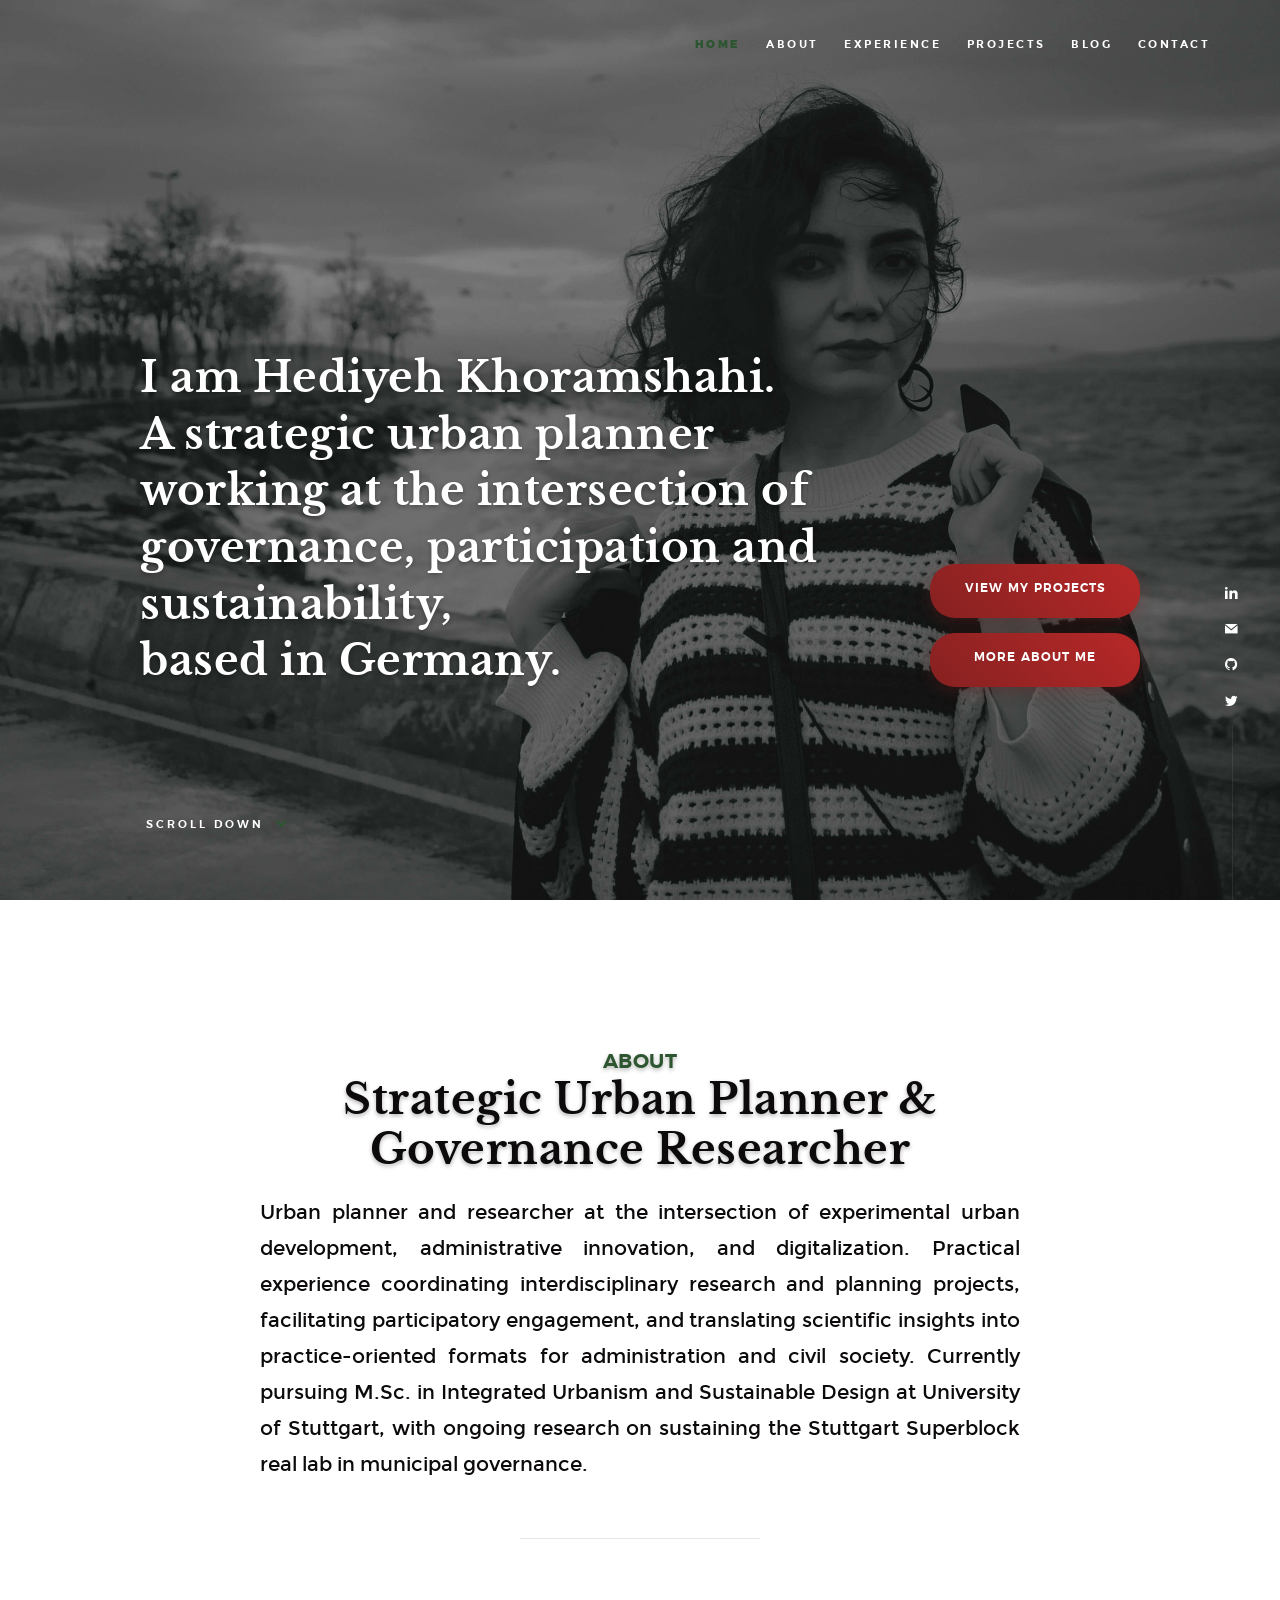
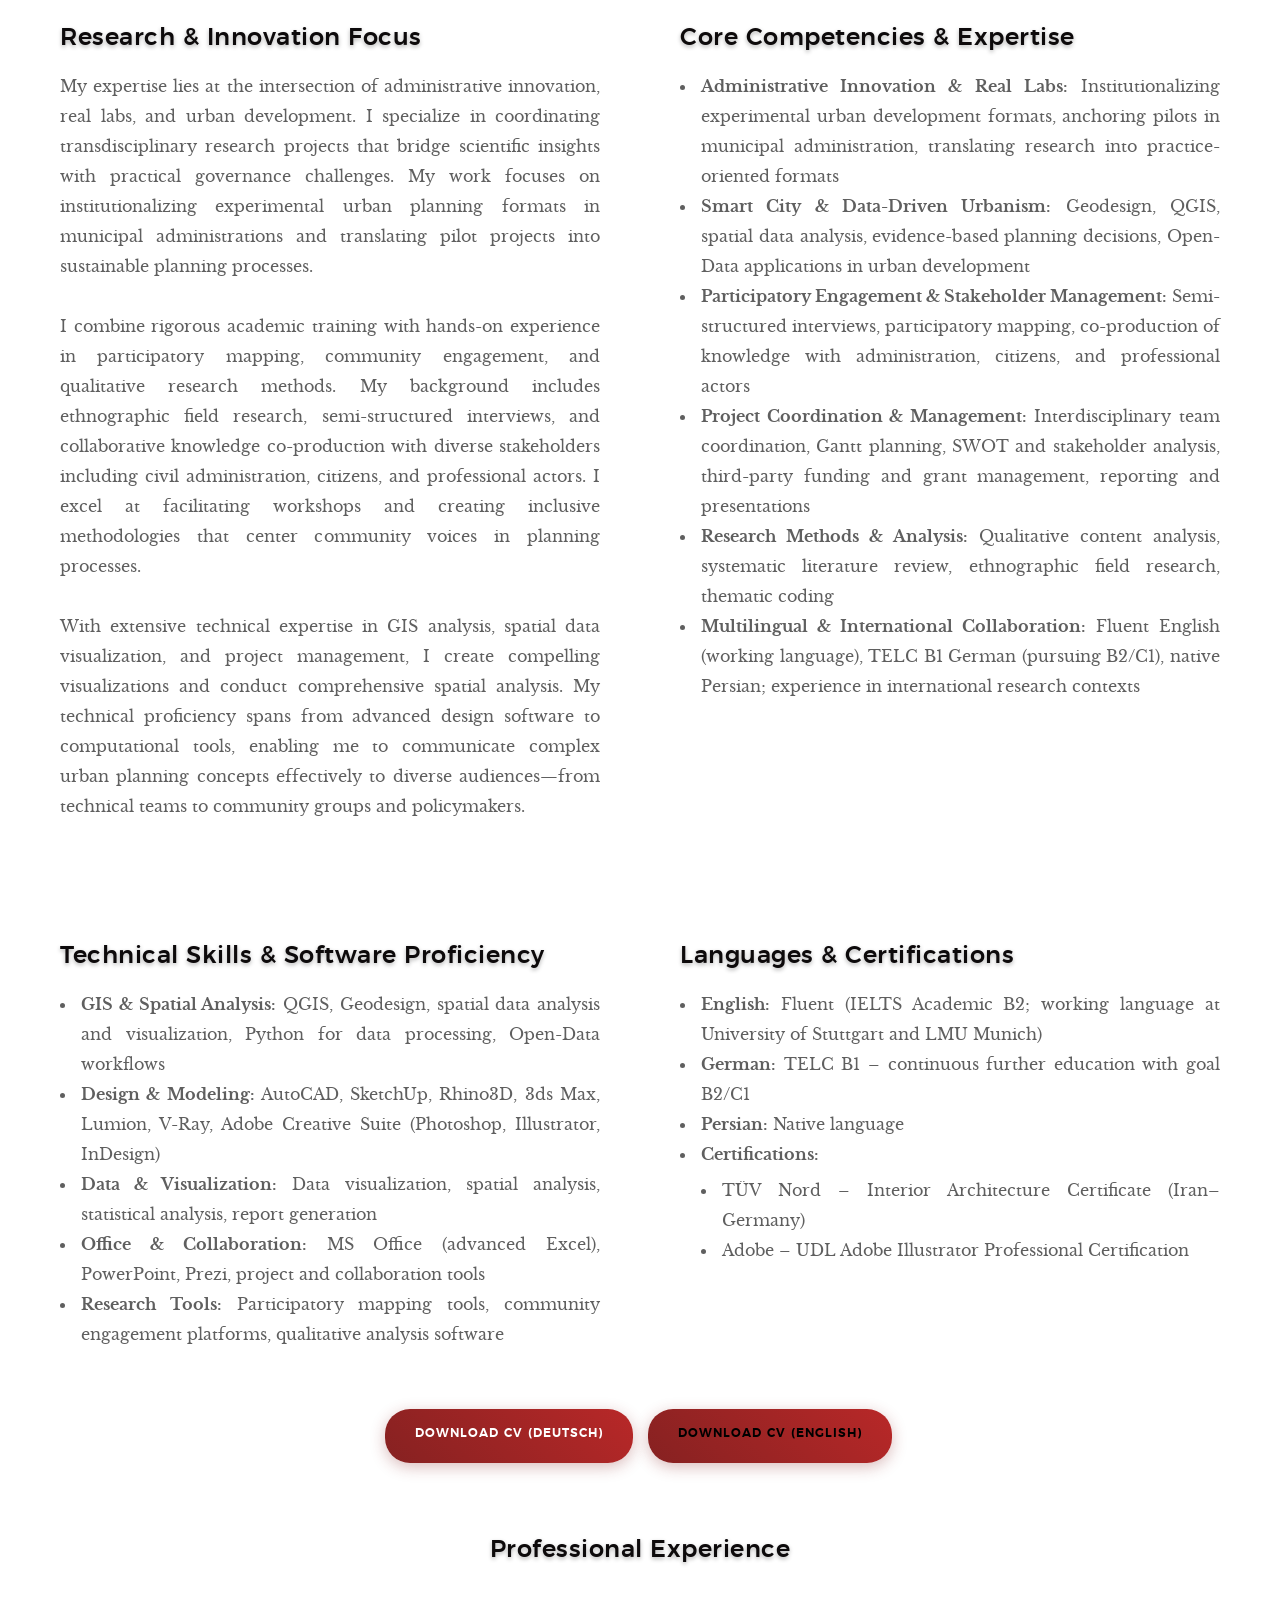
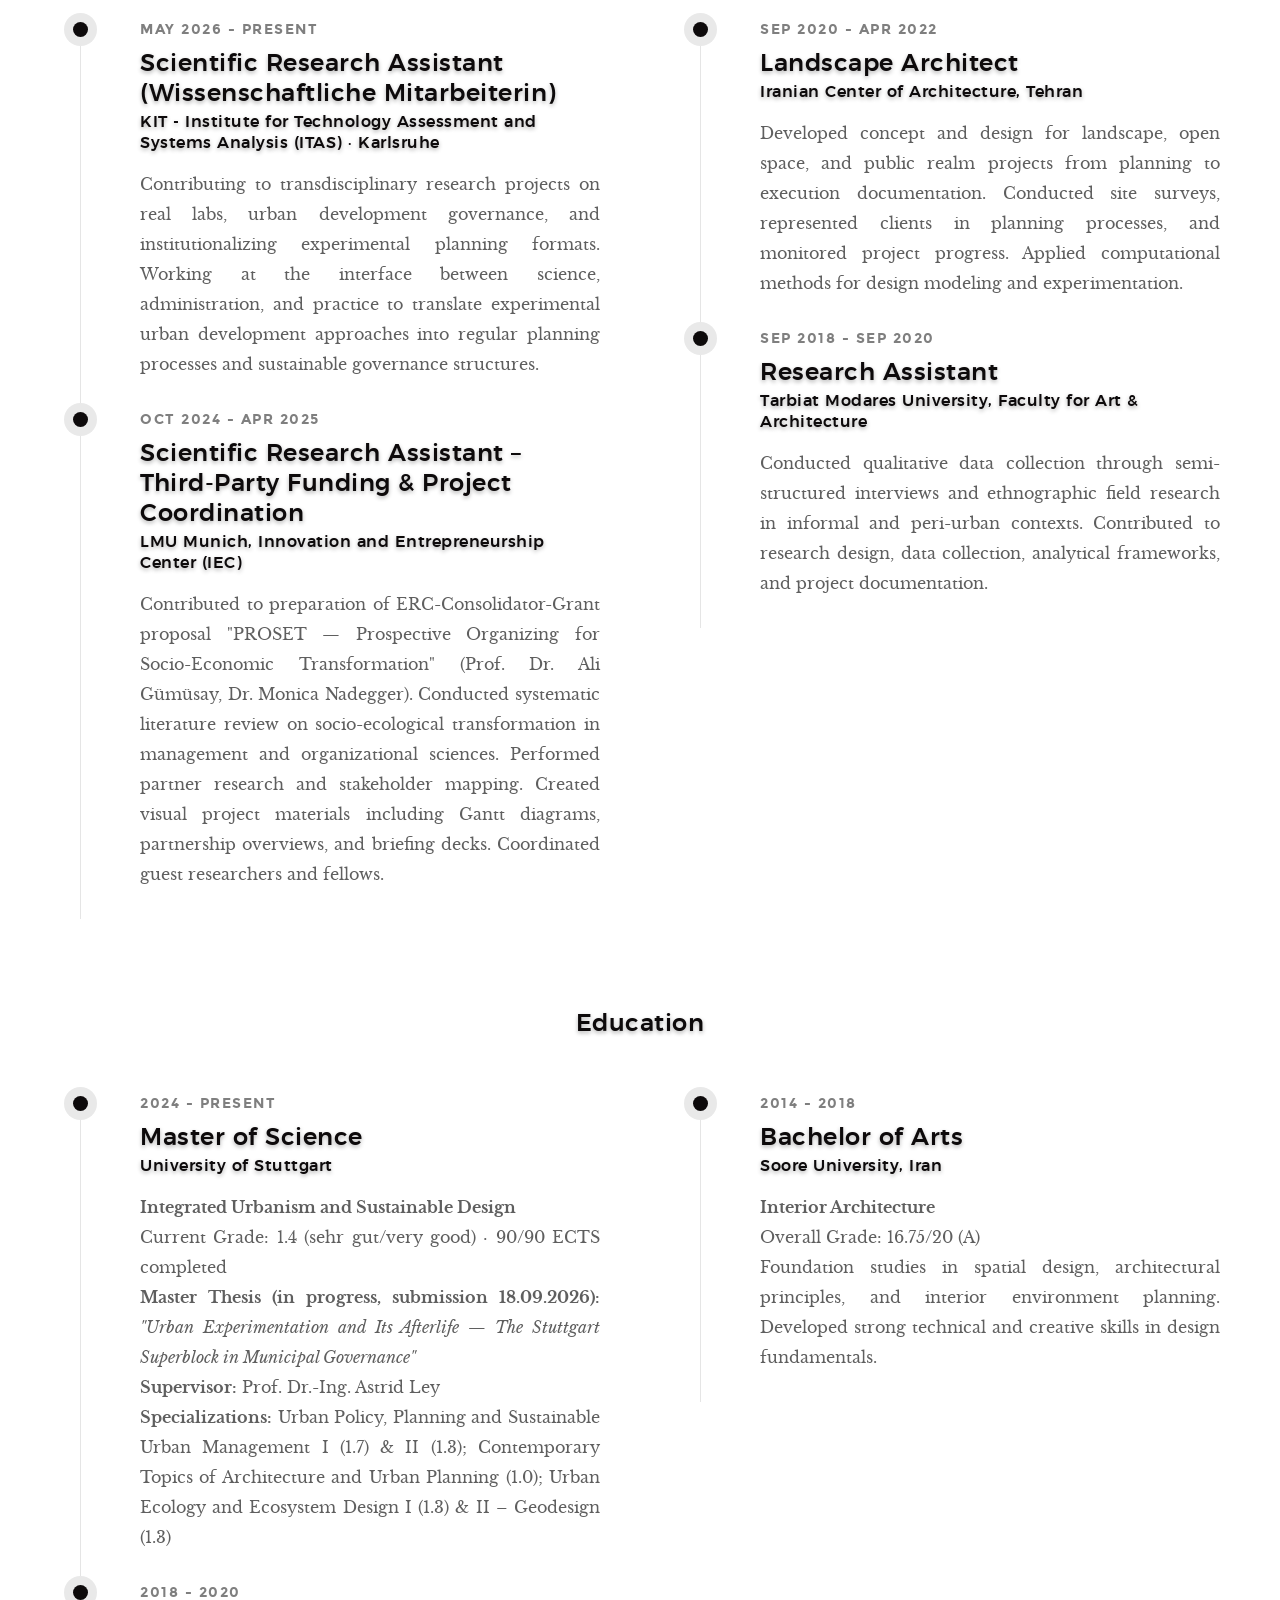
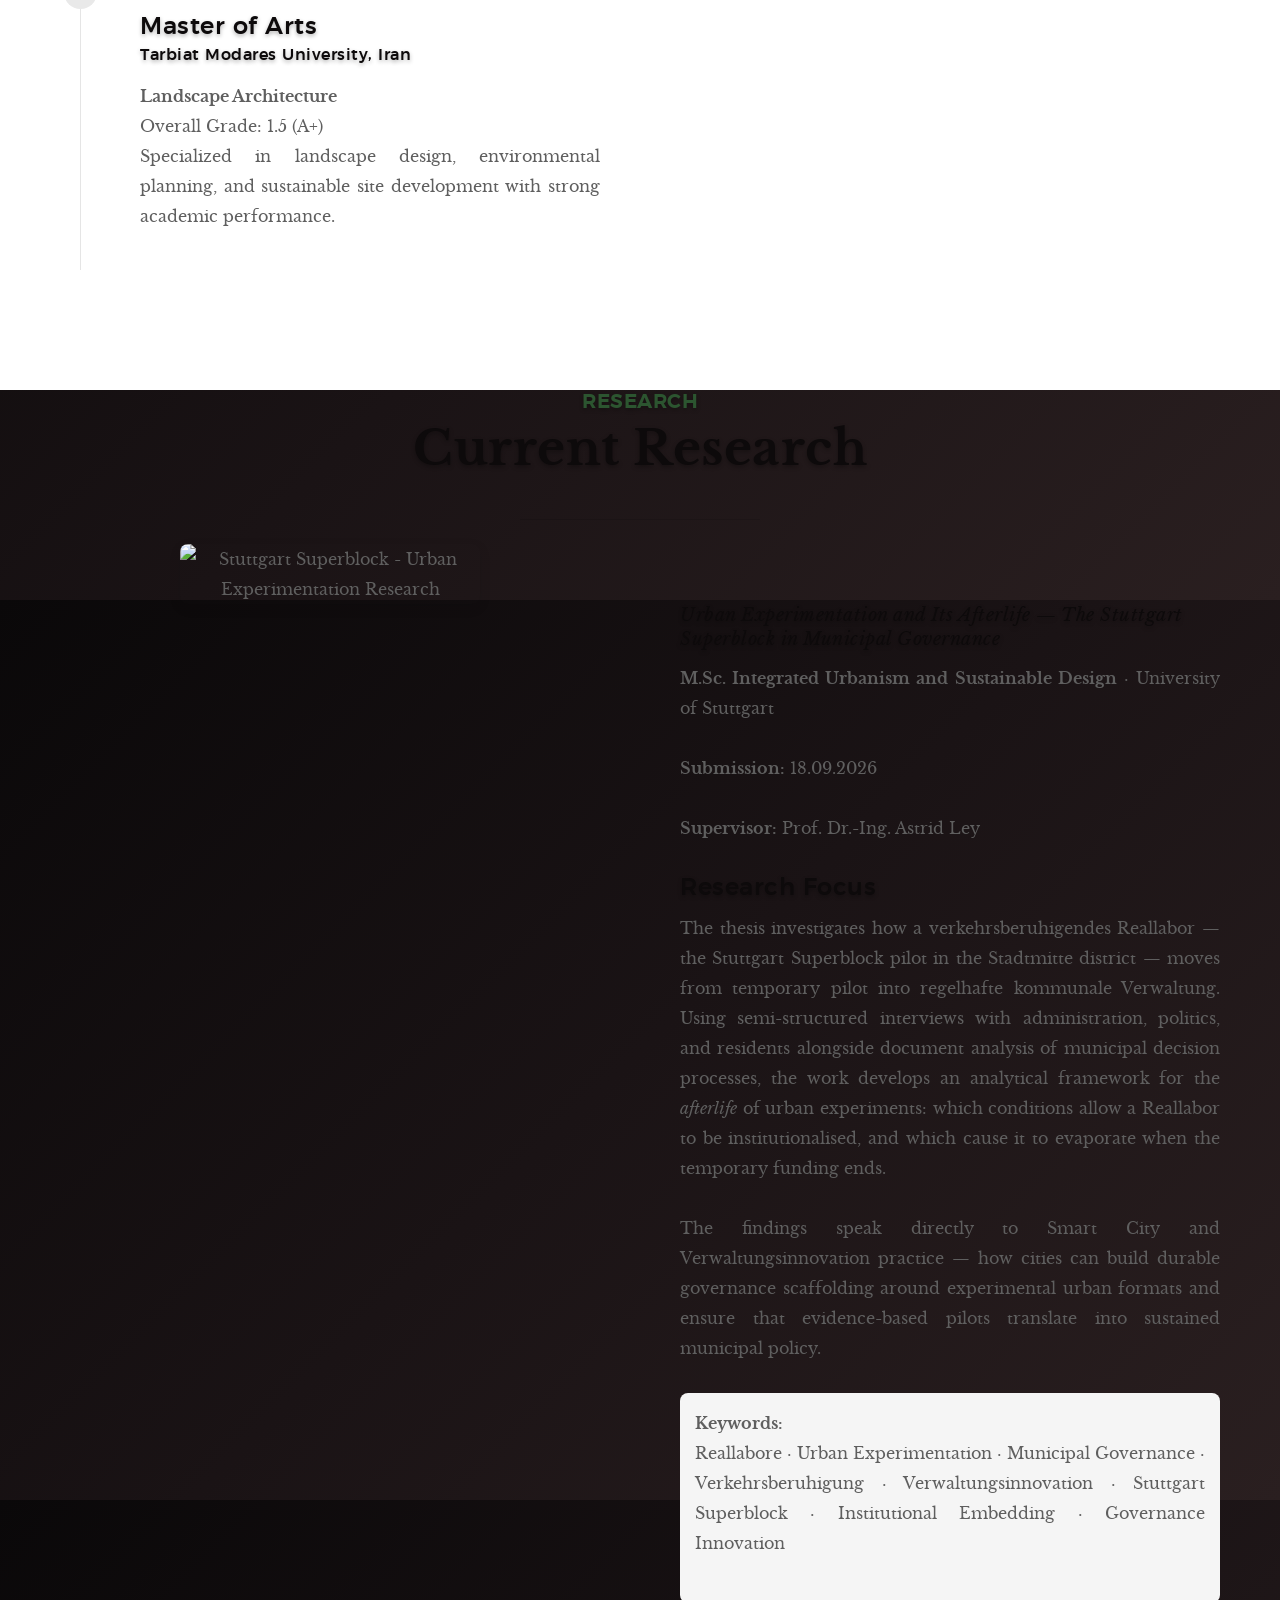
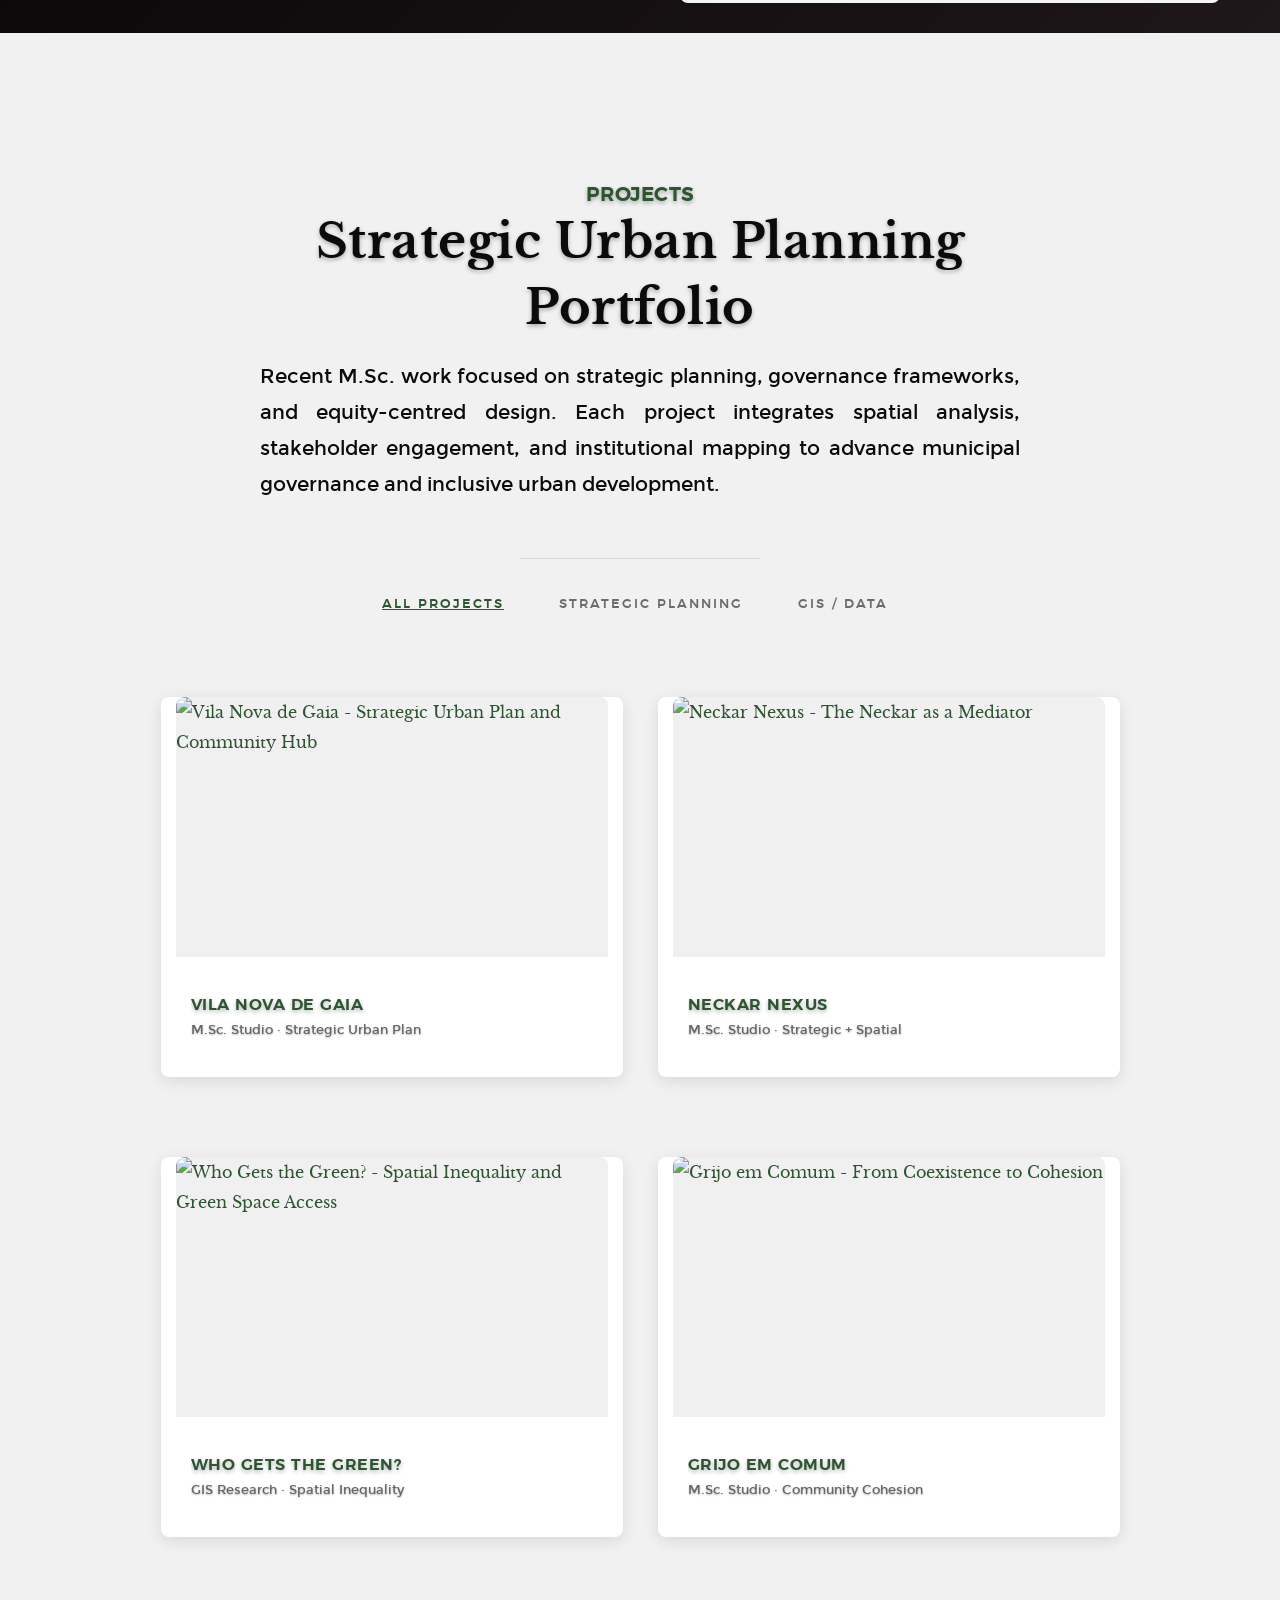
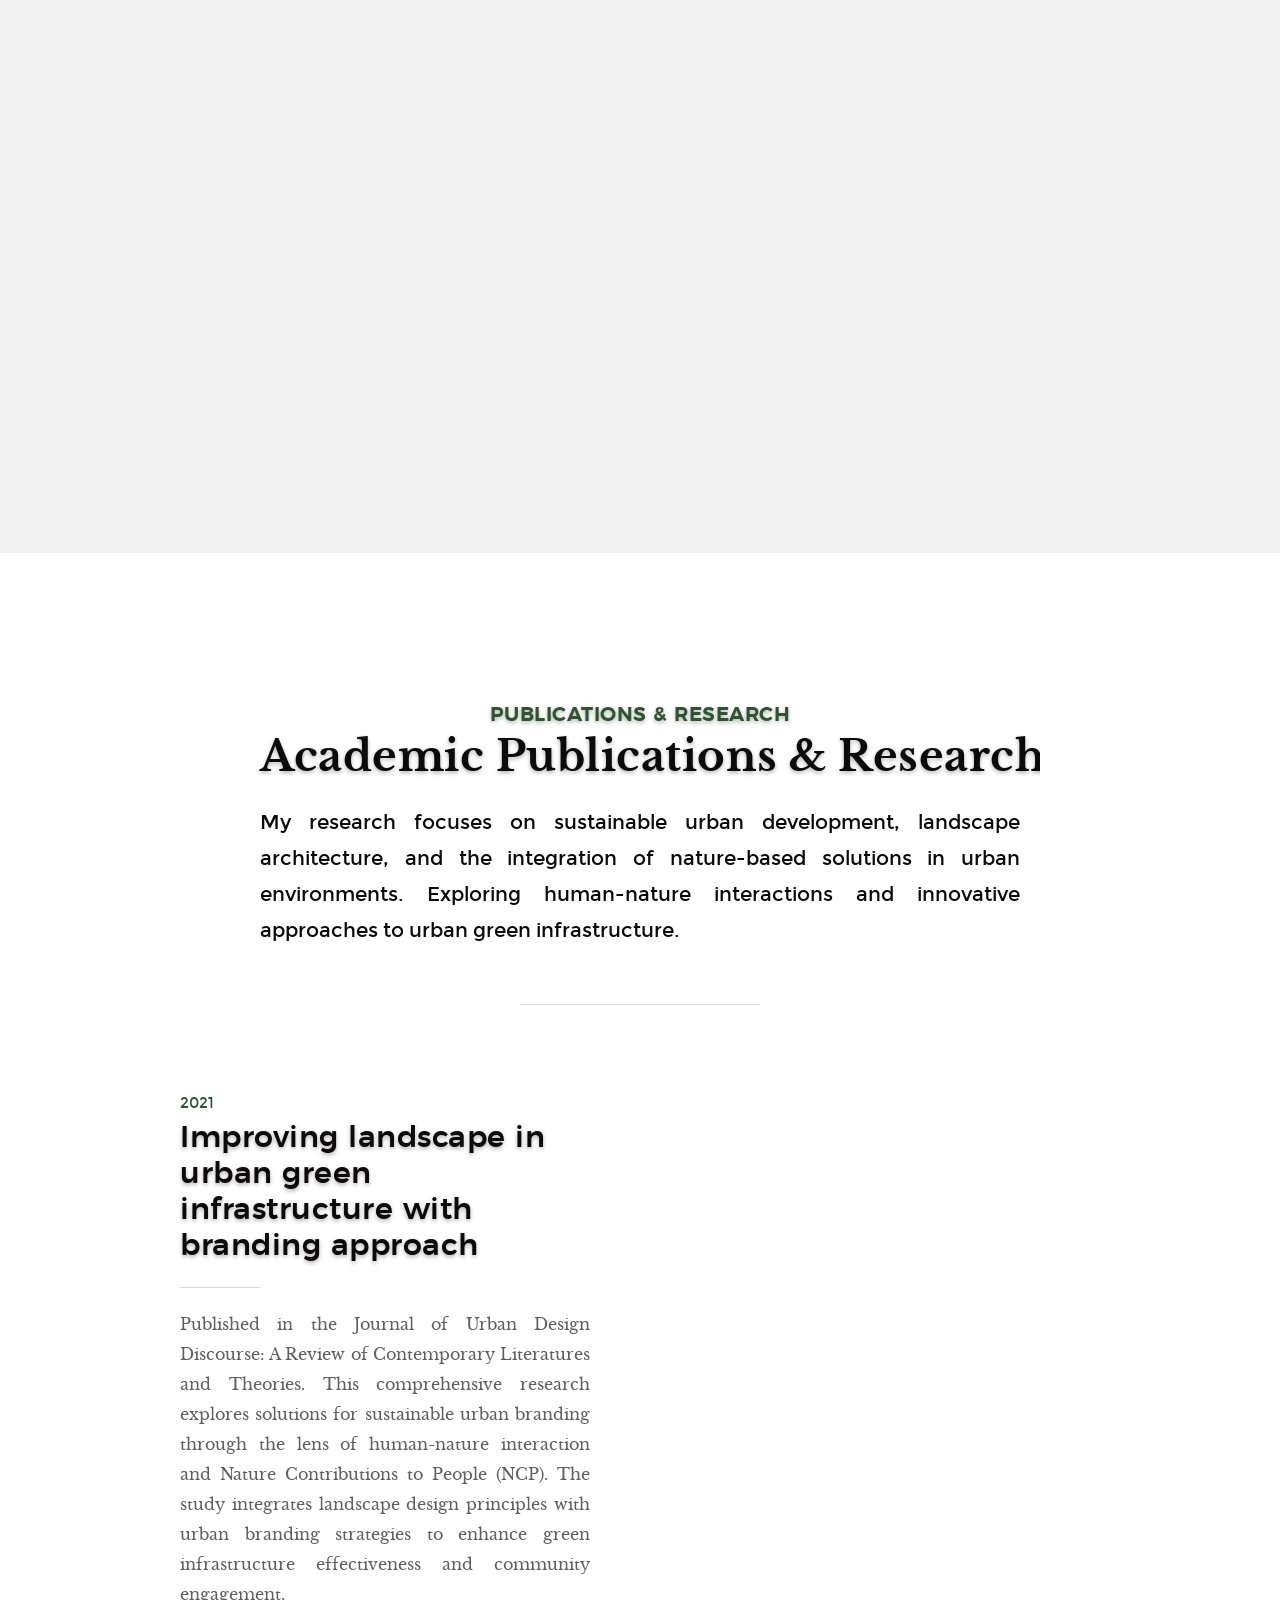
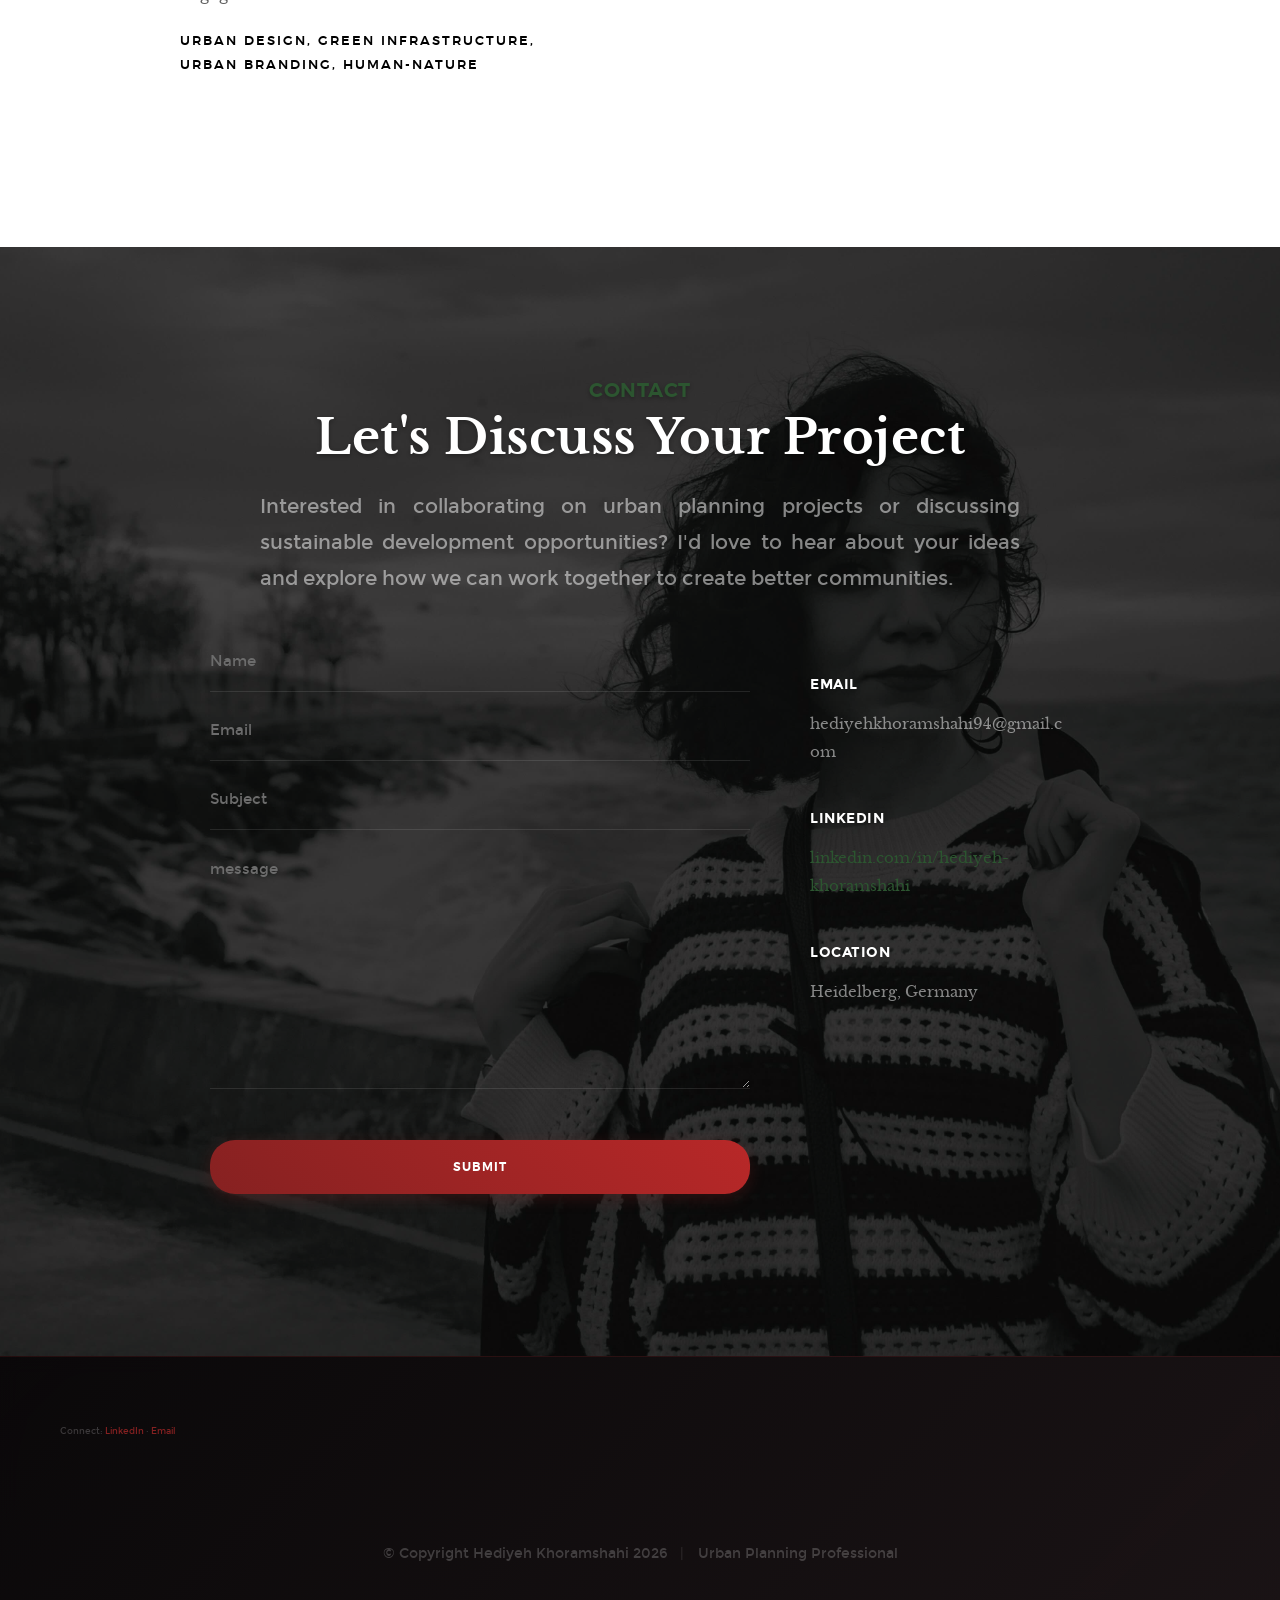
==== commit c8a2354d: "Add Grijo em Comum project: From Coexistence to Cohesion (M.Sc. studio)" ====
--- a/index.html
+++ b/index.html
@@ -384,7 +384,7 @@
         <div class="row narrow section-intro has-bottom-sep">
             <div class="col-full text-center">
                 <h3>About</h3>
-                <h1>Urban Planner & Landscape Architect</h1>
+                <h1>Strategic Urban Planner & Governance Researcher</h1>
                 <p class="lead">Urban planner and researcher at the intersection of experimental urban development, administrative innovation, and digitalization. Practical experience coordinating interdisciplinary research and planning projects, facilitating participatory engagement, and translating scientific insights into practice-oriented formats for administration and civil society. Currently pursuing M.Sc. in Integrated Urbanism and Sustainable Design at University of Stuttgart, with ongoing research on sustaining the Stuttgart Superblock real lab in municipal governance.</p>
             </div>
         </div>
@@ -837,7 +837,62 @@
                     </div> <!-- end item-folio -->
                 </div> <!-- end masonry__brick -->
 
-        </div> <!-- end masonry -->
+                <!-- TODO: export images from Canva portfolio, save to images/portfolio/grijo-em-comum/ -->
+                <div class="masonry__brick strategic-planning">
+                    <div class="item-folio">
+
+                        <div class="item-folio__thumb">
+                            <a href="images/portfolio/gallery/g-grijo-em-comum-cover.jpg" class="thumb-link" title="Grijo em Comum" data-size="1050x700">
+                                <img src="images/portfolio/grijo-em-comum-cover.jpg"
+                                     srcset="images/portfolio/grijo-em-comum-cover.jpg 1x, images/portfolio/grijo-em-comum-cover.jpg 2x" alt="Grijo em Comum - From Coexistence to Cohesion">
+                            </a>
+                        </div>
+
+                        <div class="item-folio__text">
+                            <h3 class="item-folio__title">
+                                Grijo em Comum
+                            </h3>
+                            <p class="item-folio__cat">
+                                M.Sc. Studio · Community Cohesion
+                            </p>
+                        </div>
+
+                        <a href="#" class="item-folio__project-link" title="Project link">
+                            <i class="im im-link"></i>
+                        </a>
+
+                        <div class="item-folio__caption">
+                            <p><strong>Grijo em Comum: From Coexistence to Cohesion</strong></p>
+                            <p><strong>Location:</strong> Grijo, Vila Nova de Gaia, Portugal · <strong>Year:</strong> 2025/26 · <strong>Type:</strong> M.Sc. Studio</p>
+
+                            <p><strong>Supervisors:</strong> Prof. Dr. Astrid Ley, Els Keunen</p>
+                            <p><strong>Collaborators:</strong> Felipe González-Zapata, Jasper Schmidt, Nadeen Hesham, Yara Mohammed</p>
+
+                            <p><strong>Project Brief:</strong> The phrase "From Coexistence to Cohesion" is simple. What it names is not. In peri-urban typology like Grijo, the problem is not that people distrust each other—it is that they barely meet. The elderly, members of the Roma community, recent migrants, and local workers share the same streets, the same shops, the same municipal services. But they inhabit entirely separate social worlds, intersecting only in transactional spaces, completely missing meaningful contact that builds trust or collective agency.</p>
+
+                            <p><strong>Research Insight:</strong> From our observations and research, we call this condition <em>"Coexistence without Inclusion"</em> — and we have a response to it. The project develops spatial and social interventions that create genuine meeting points, foster intercultural exchange, and build institutional frameworks for sustained community cohesion.</p>
+
+                            <p><strong>Tags:</strong> Strategic Planning · Community Cohesion · Migration · Peri-urban · Intercultural Exchange · Social Inclusion</p>
+
+                            <p><strong>Project Visualizations:</strong></p>
+                            <div style="display: grid; grid-template-columns: repeat(2, 1fr); gap: 15px; margin: 20px 0;">
+                                <a href="images/portfolio/grijo-em-comum-1.jpg" target="_blank">
+                                    <img src="images/portfolio/grijo-em-comum-1.jpg" alt="Grijo em Comum - Community Mapping" style="width: 100%; border-radius: 6px; box-shadow: 0 4px 12px rgba(0,0,0,0.15);">
+                                </a>
+                                <a href="images/portfolio/grijo-em-comum-2.jpg" target="_blank">
+                                    <img src="images/portfolio/grijo-em-comum-2.jpg" alt="Grijo em Comum - Social Analysis" style="width: 100%; border-radius: 6px; box-shadow: 0 4px 12px rgba(0,0,0,0.15);">
+                                </a>
+                                <a href="images/portfolio/grijo-em-comum-3.jpg" target="_blank">
+                                    <img src="images/portfolio/grijo-em-comum-3.jpg" alt="Grijo em Comum - Spatial Intervention" style="width: 100%; border-radius: 6px; box-shadow: 0 4px 12px rgba(0,0,0,0.15);">
+                                </a>
+                                <a href="images/portfolio/grijo-em-comum-4.jpg" target="_blank">
+                                    <img src="images/portfolio/grijo-em-comum-4.jpg" alt="Grijo em Comum - Implementation Strategy" style="width: 100%; border-radius: 6px; box-shadow: 0 4px 12px rgba(0,0,0,0.15);">
+                                </a>
+                            </div>
+                        </div>
+
+                    </div> <!-- end item-folio -->
+                </div> <!-- end masonry__brick -->        </div> <!-- end masonry -->
 
     </section> <!-- end works -->
 
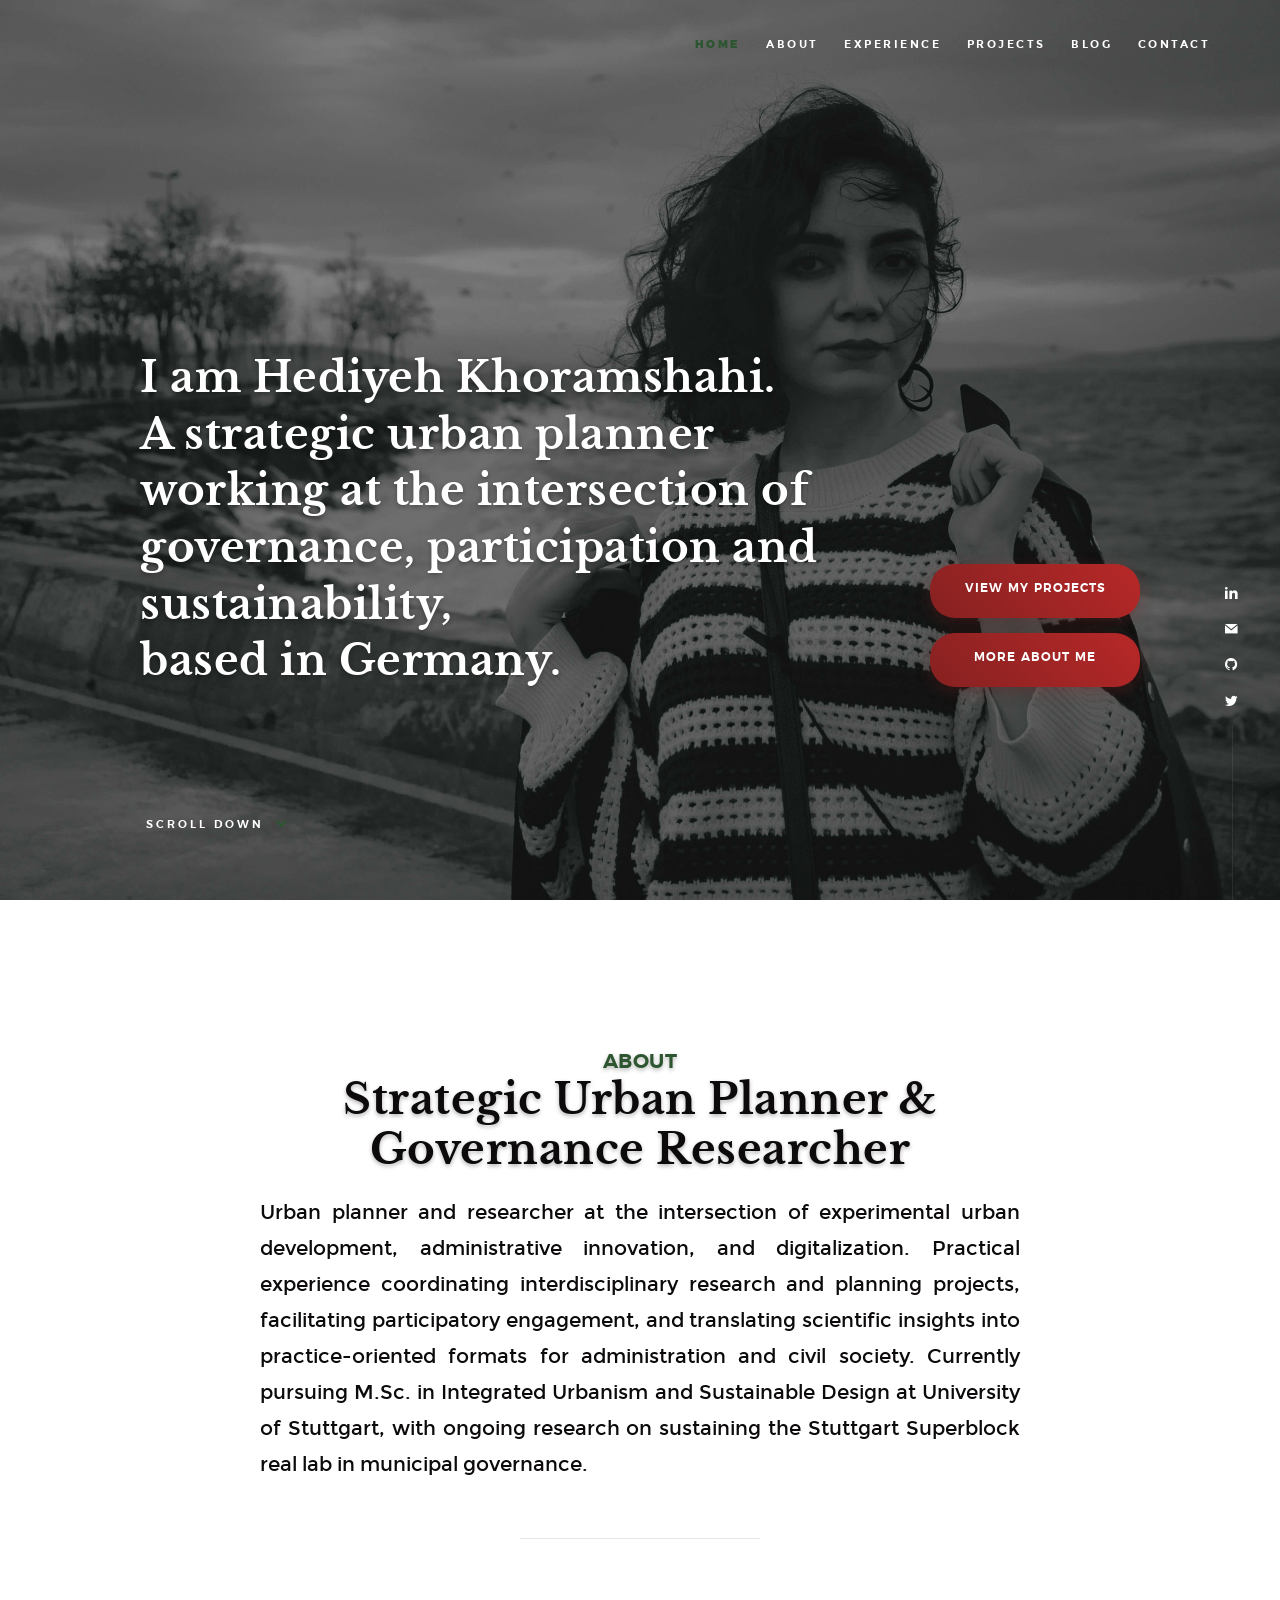
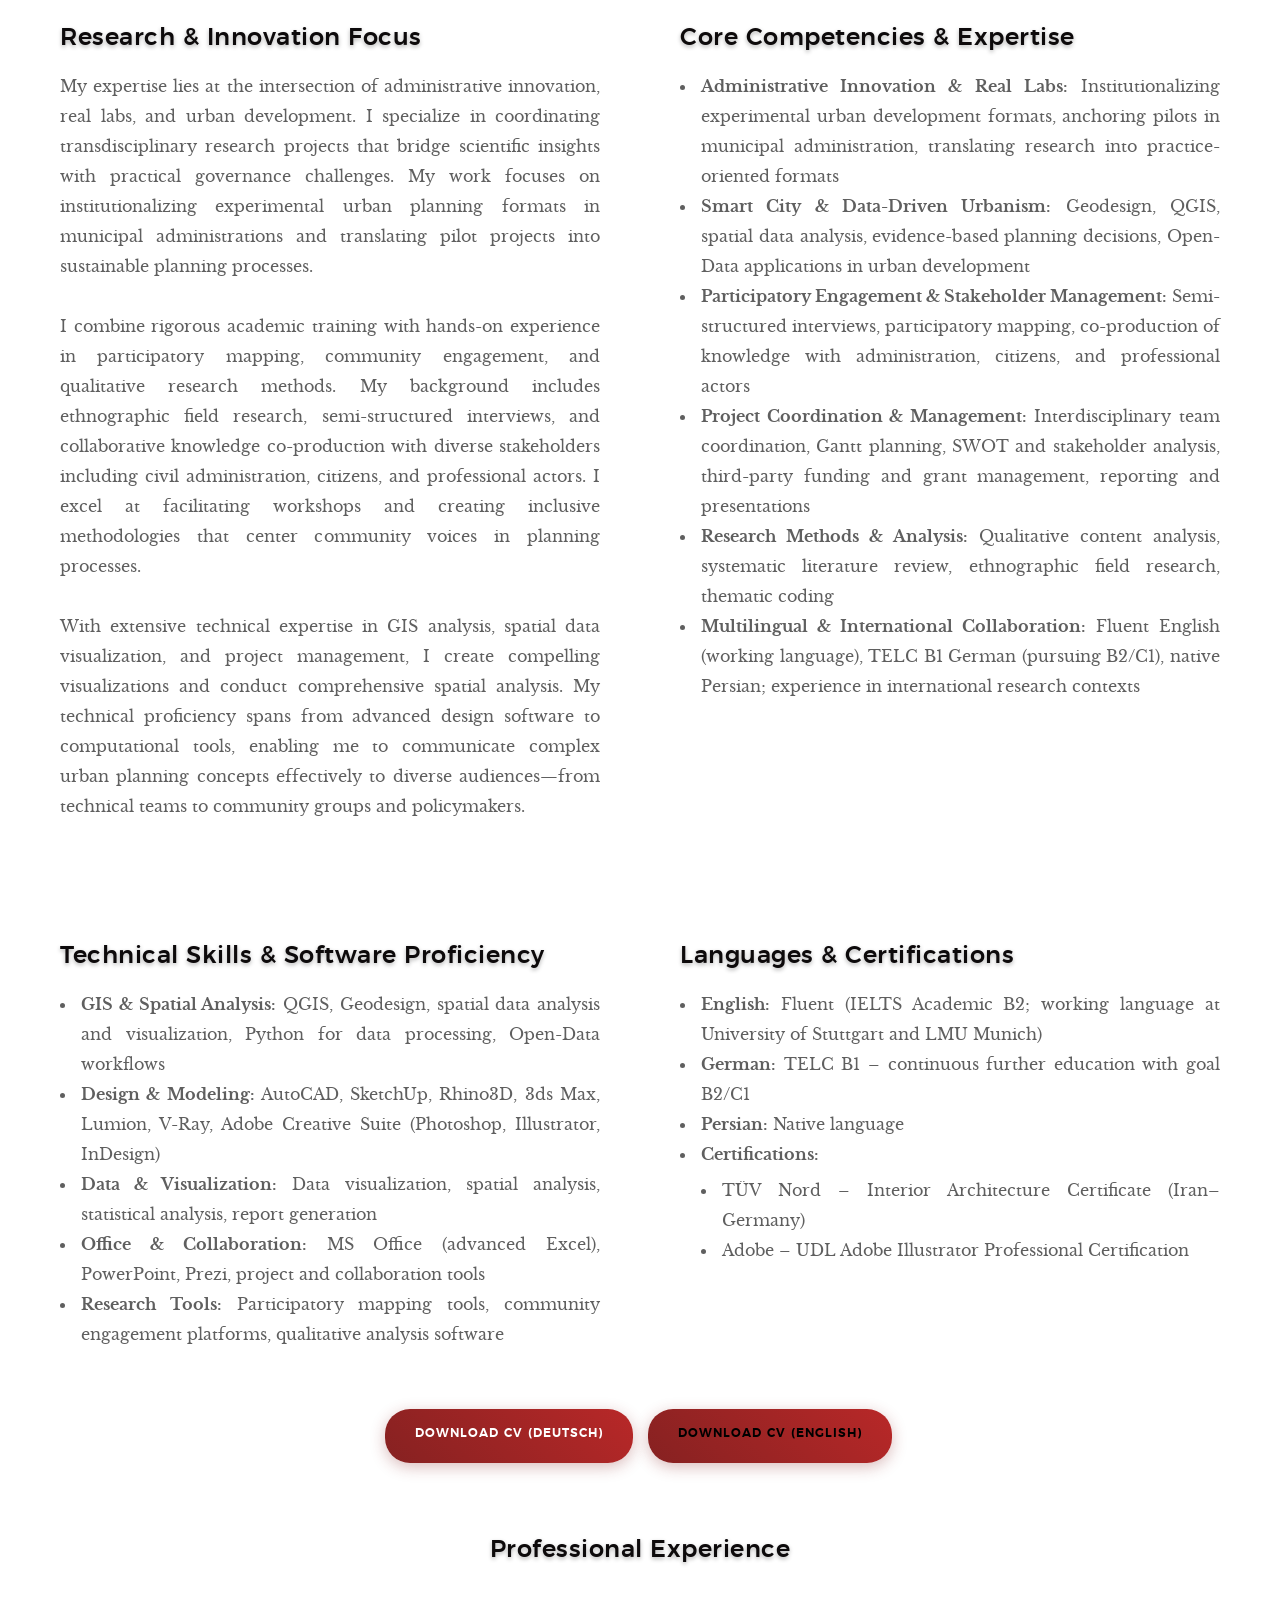
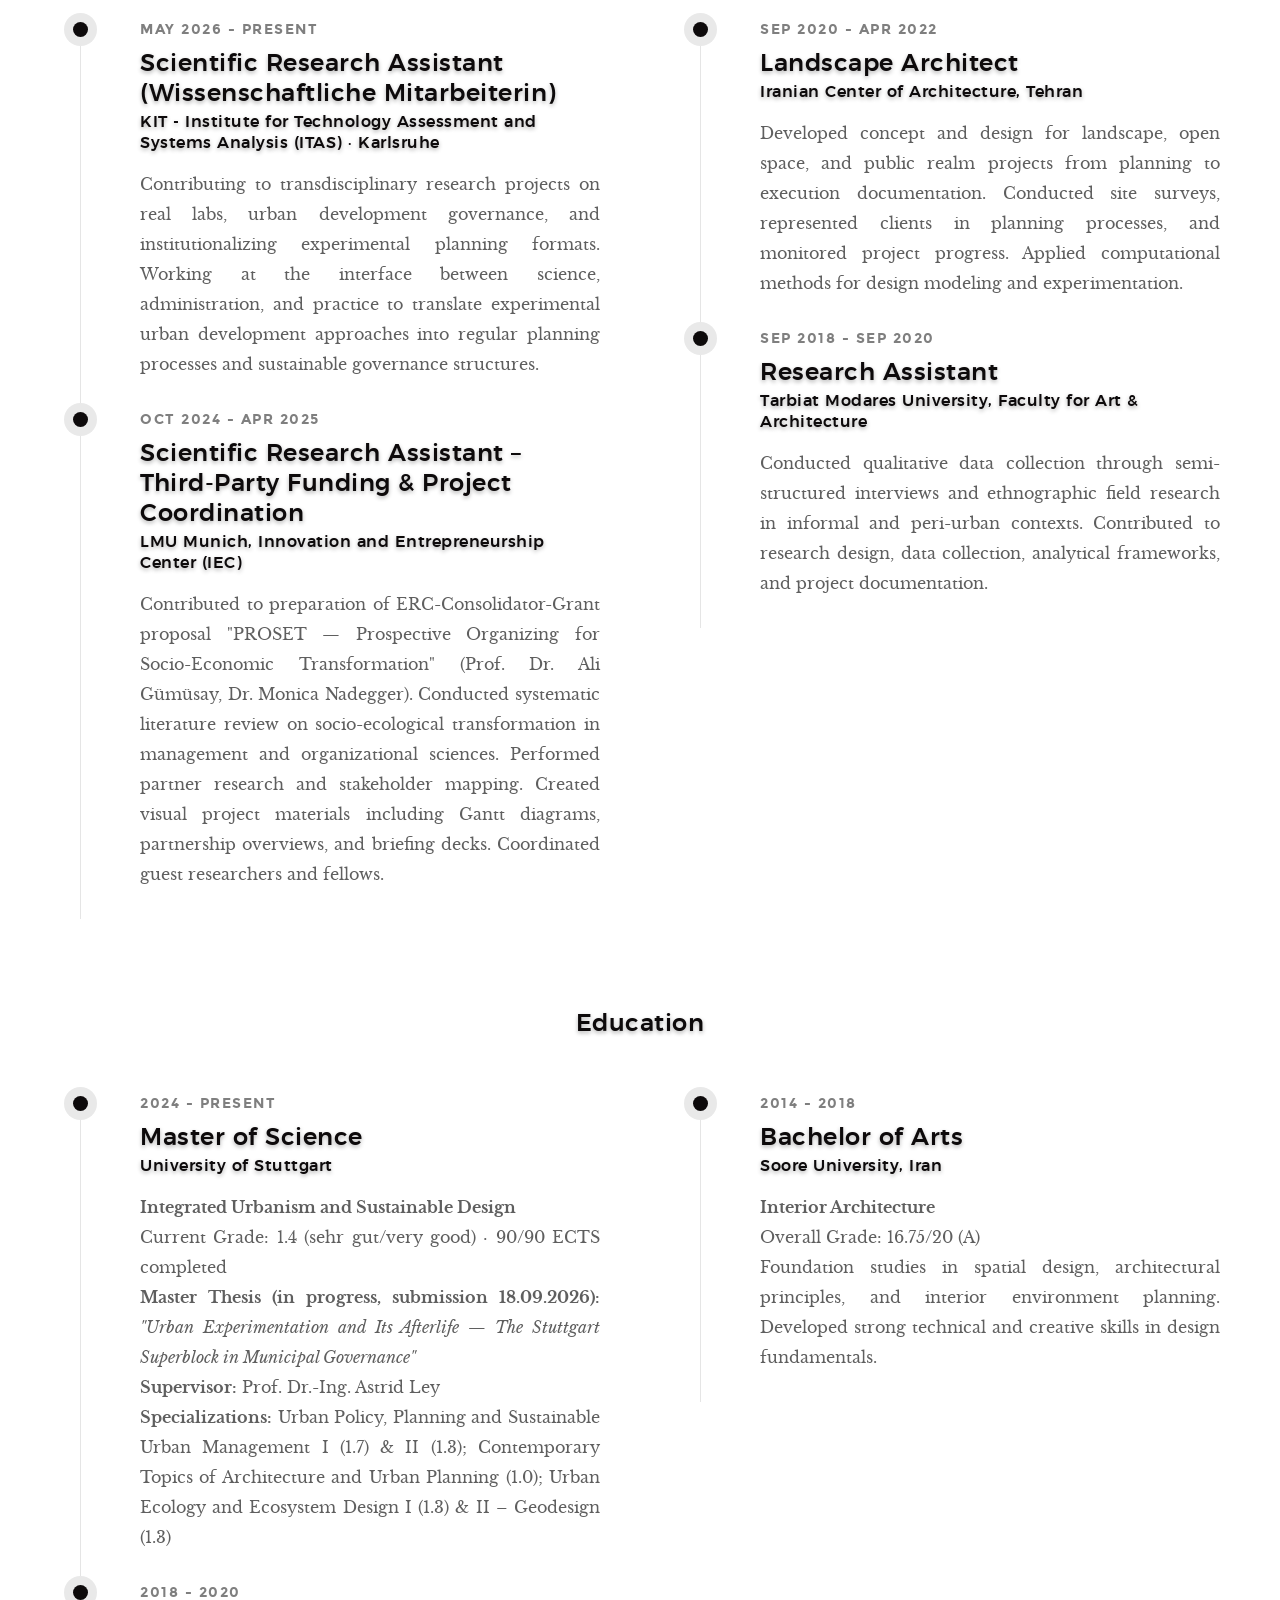
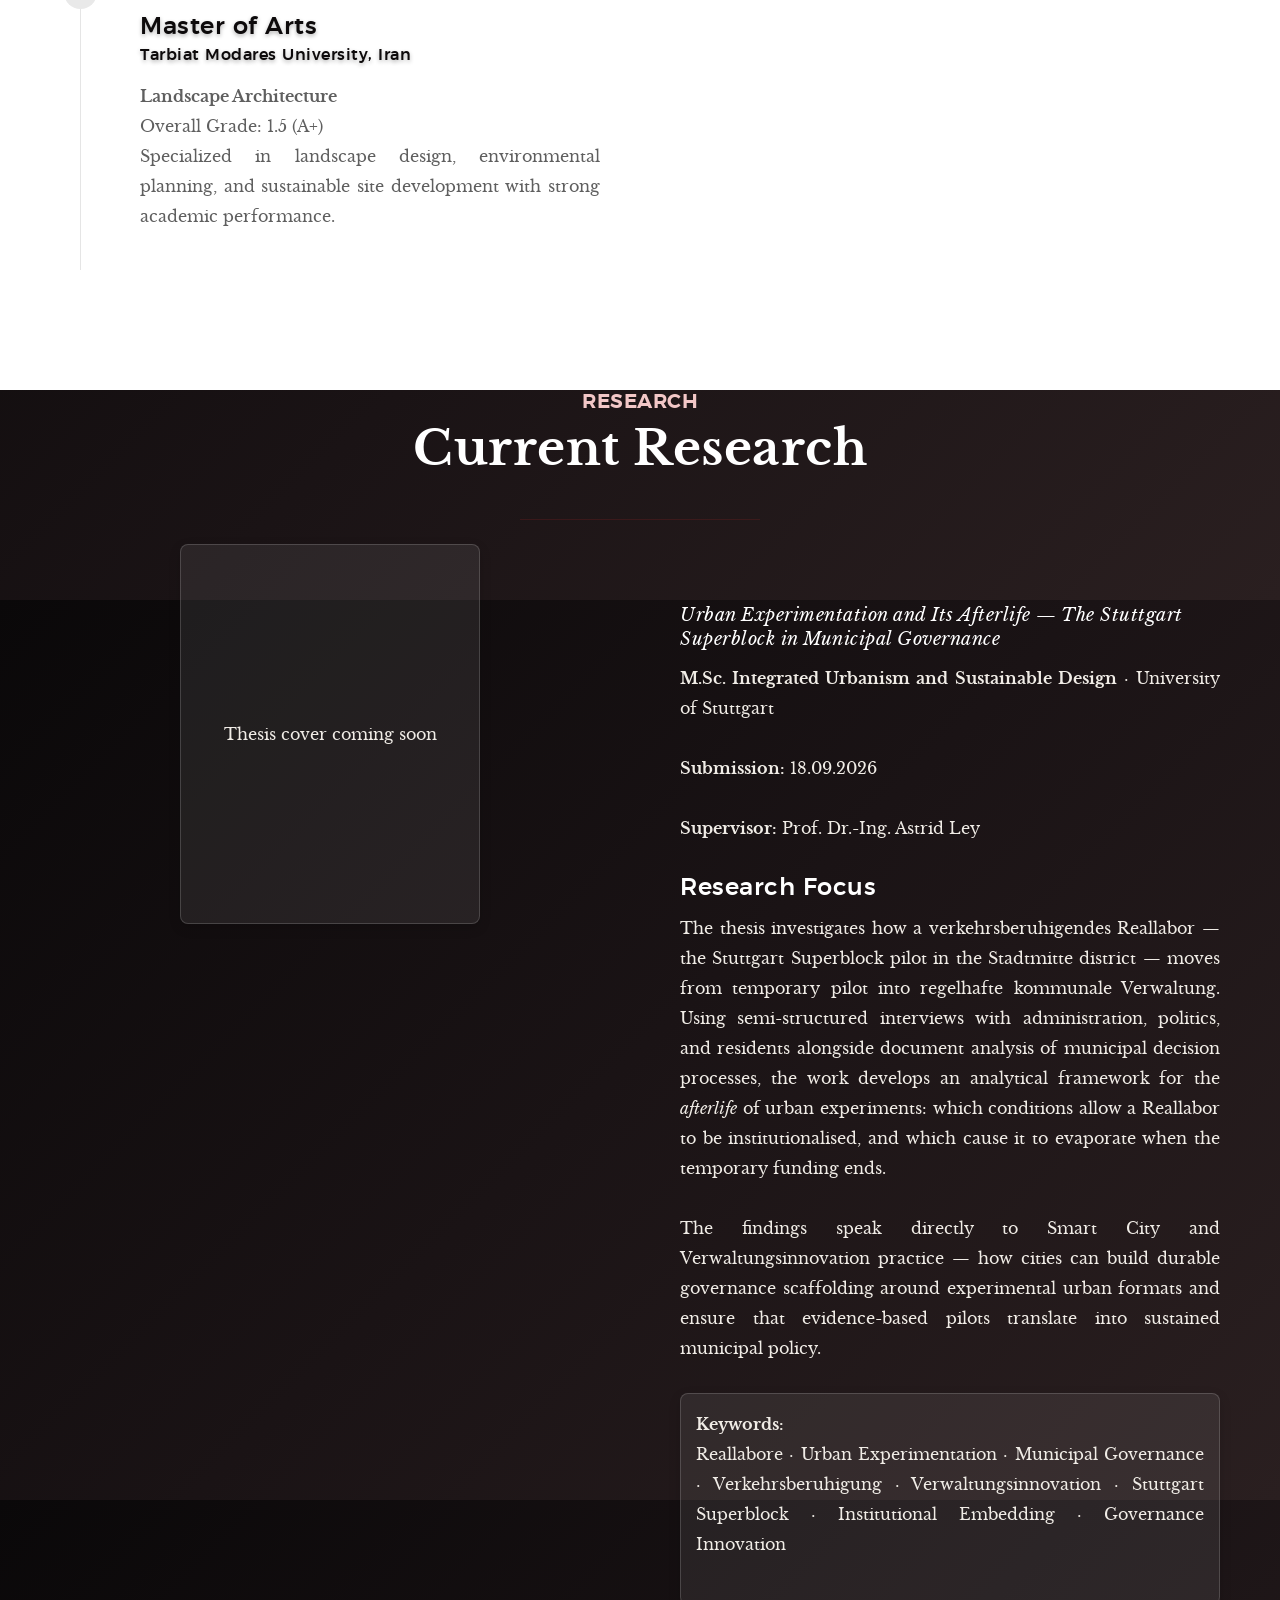
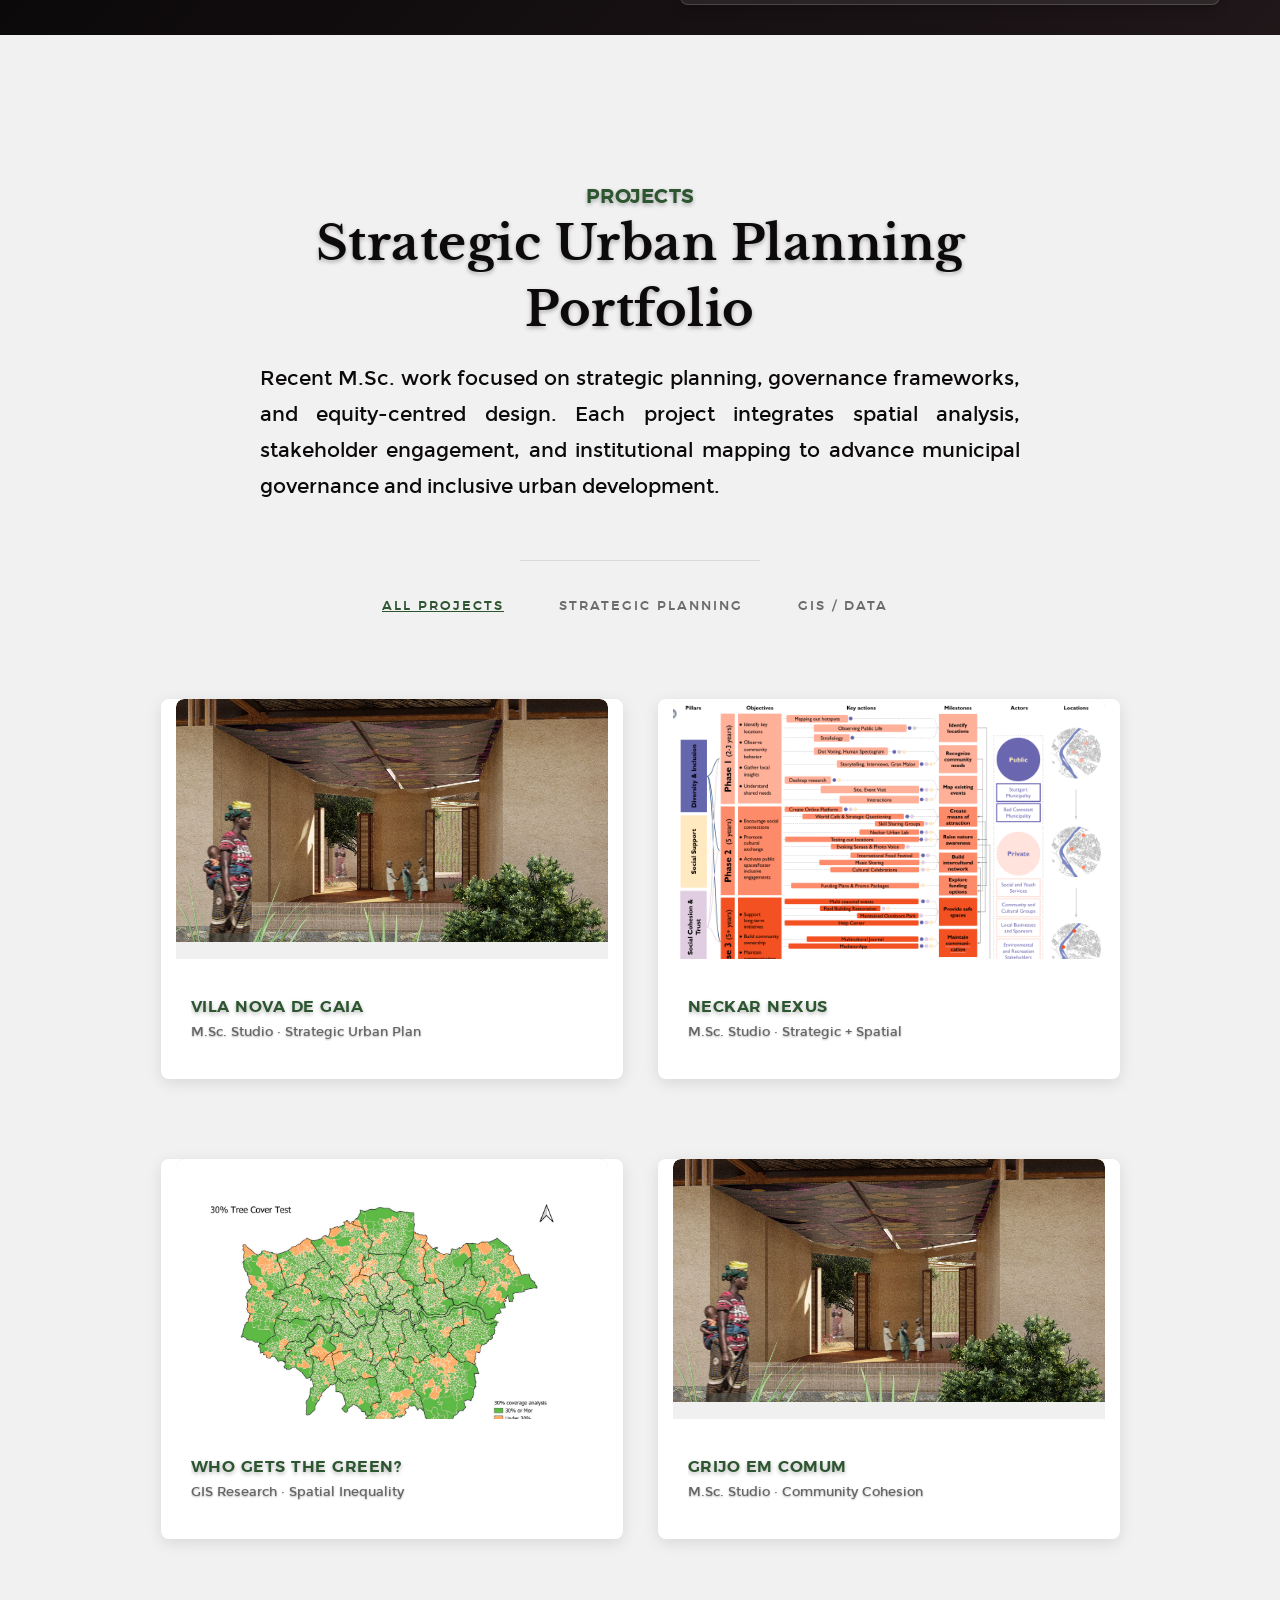
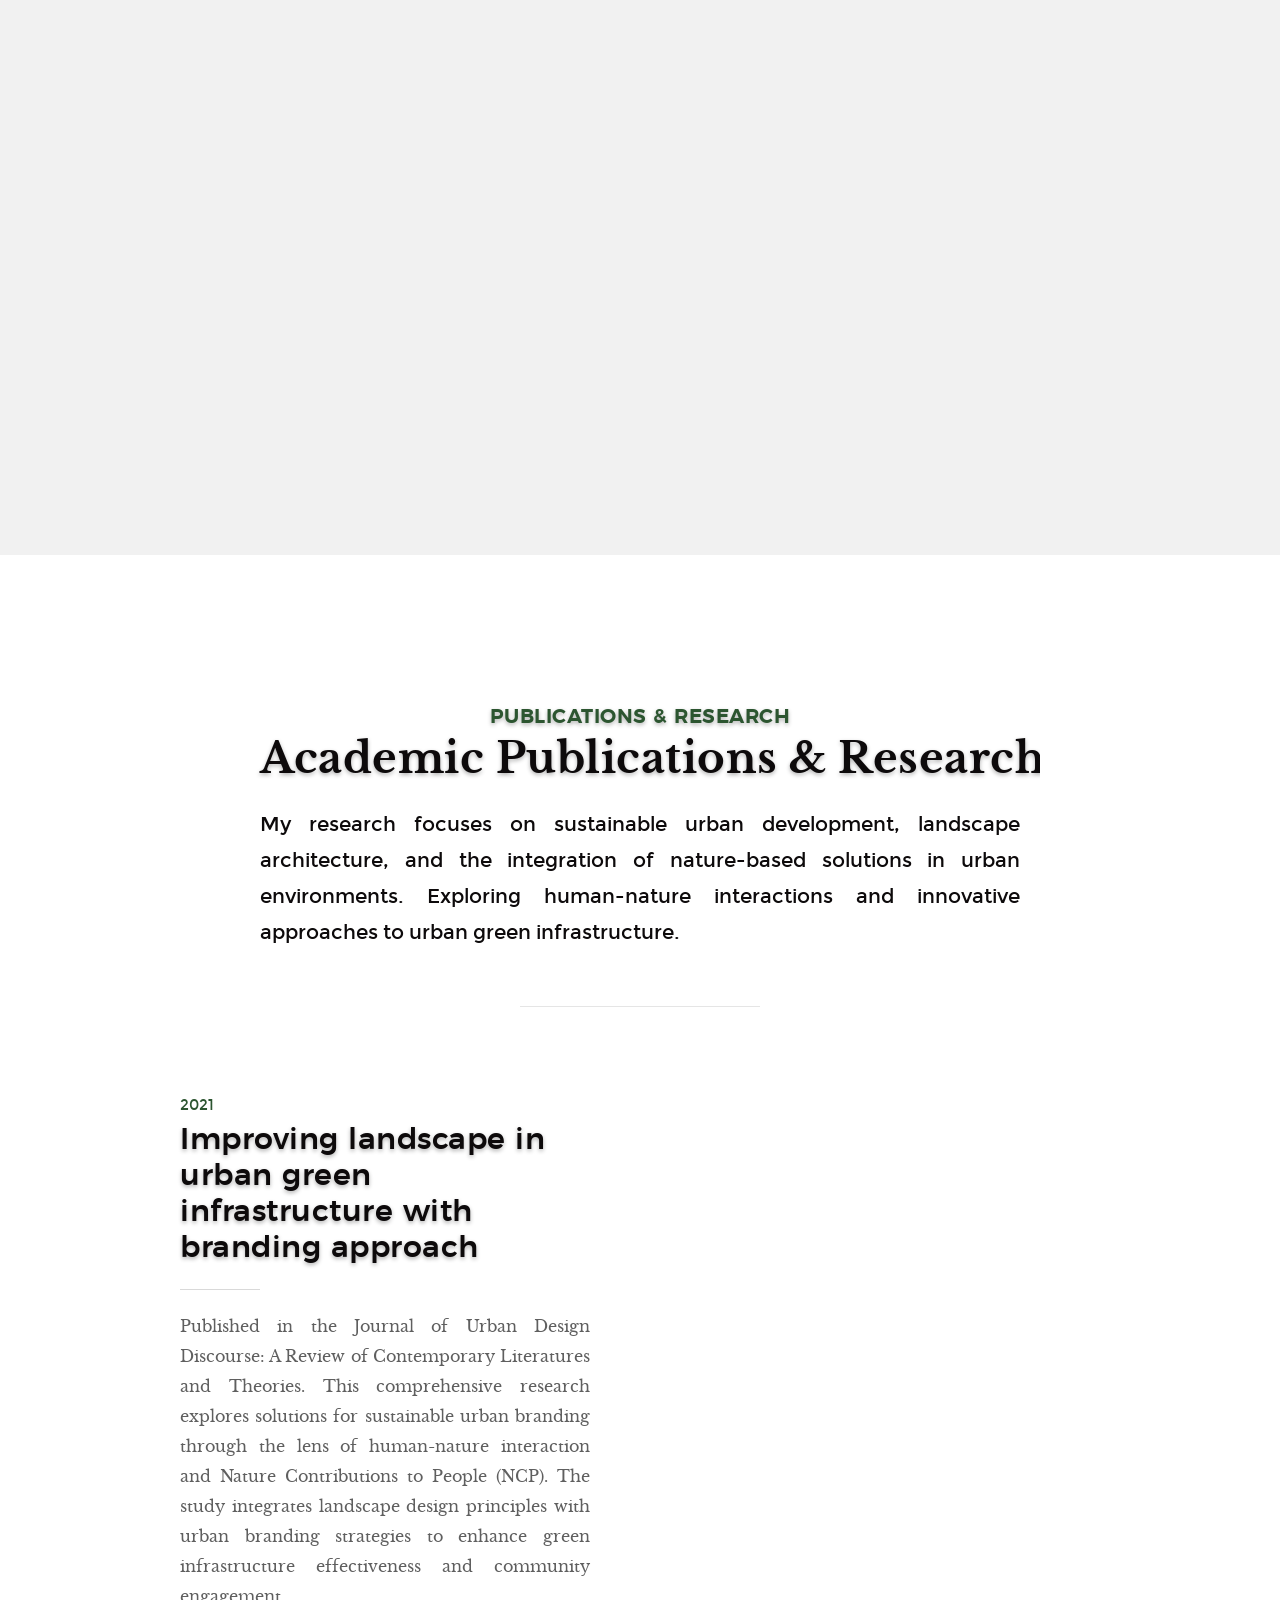
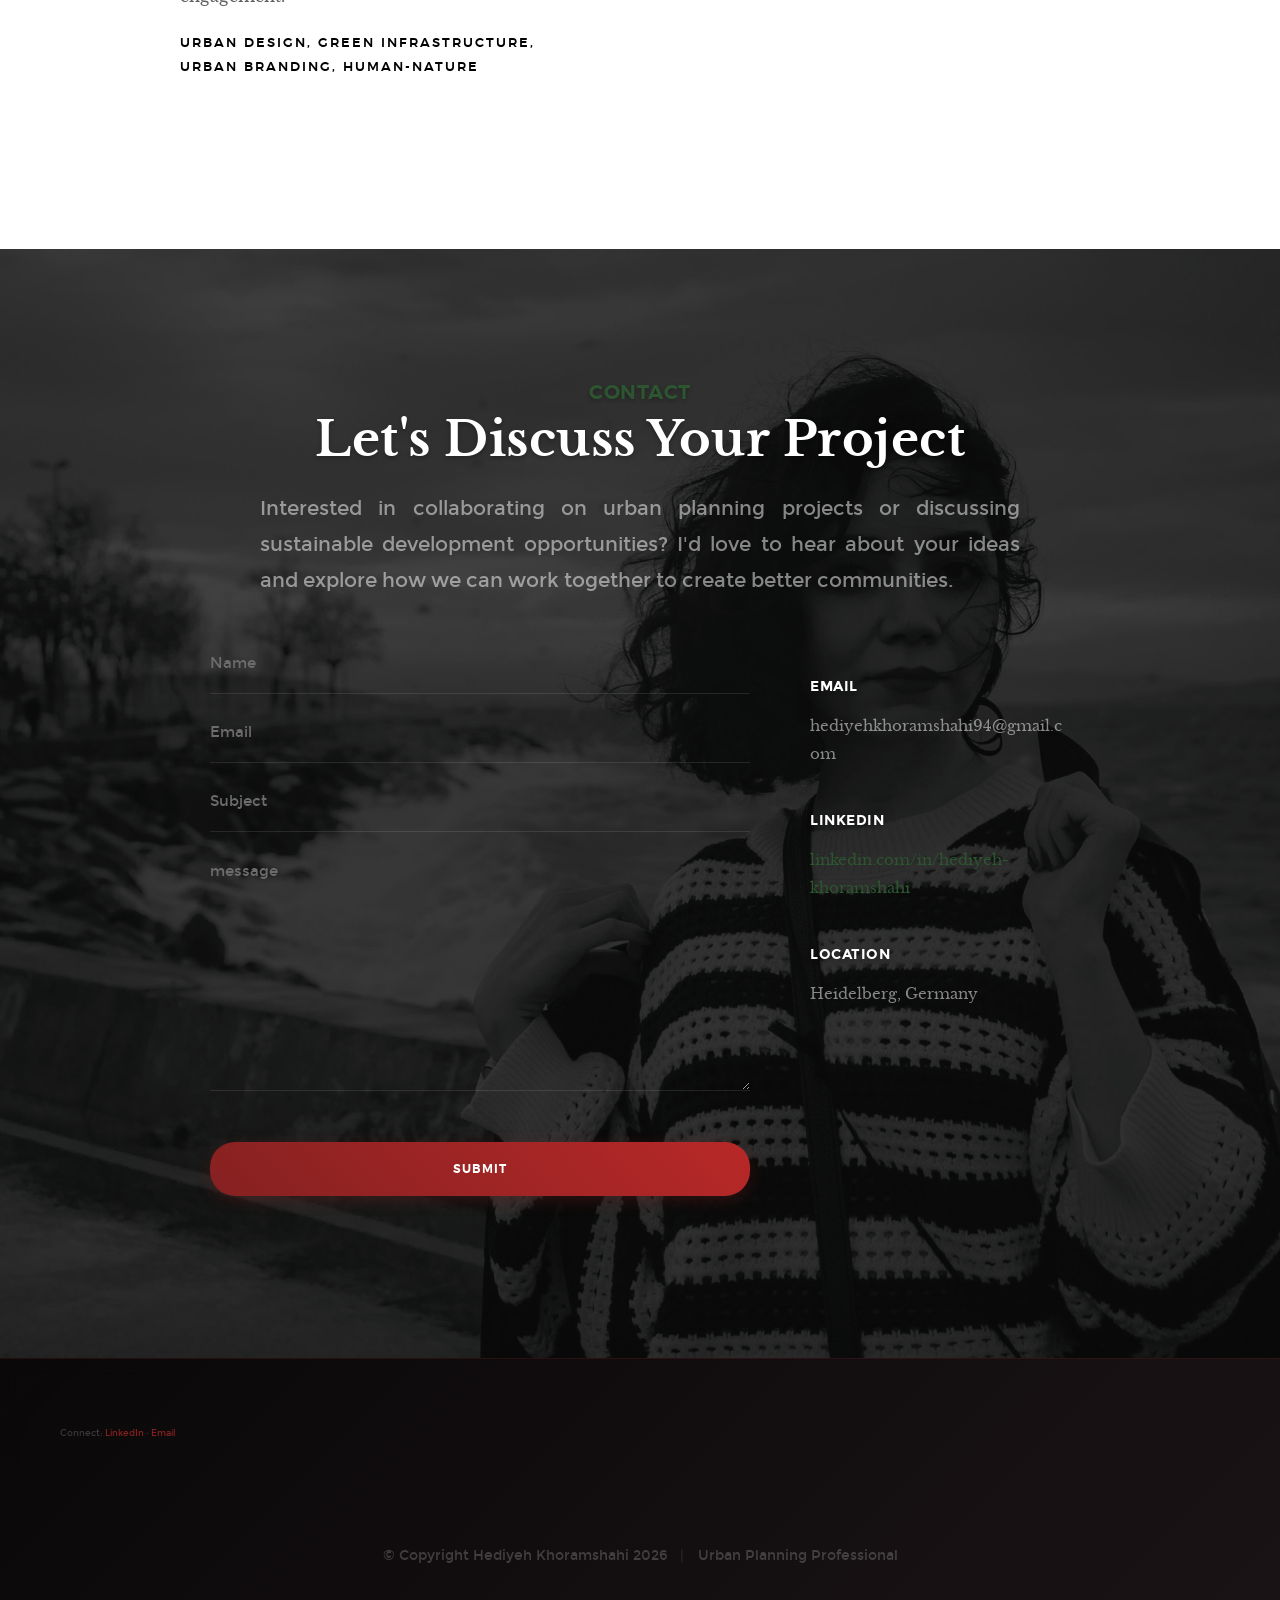
==== commit 4814ce11: "major fix" ====
--- a/index.html
+++ b/index.html
@@ -276,13 +276,129 @@
         }
 
         /* Justify text in contact section */
-        .s-contact p,
-        .s-contact .lead,
-        .s-contact .section-intro p,
-        .contact__infos p {
-            text-align: justify !important;
-        }
-    </style>
+        .s-contact p,
+        .s-contact .lead,
+        .s-contact .section-intro p,
+        .contact__infos p {
+            text-align: justify !important;
+        }
+
+        /* Research section color refinement */
+        .s-thesis {
+            color: #f4f0ea !important;
+        }
+
+        .s-thesis .section-intro h3 {
+            color: #f2c7c7 !important;
+        }
+
+        .s-thesis .section-intro h1,
+        .s-thesis h2,
+        .s-thesis h3 {
+            color: #ffffff !important;
+            text-shadow: none !important;
+        }
+
+        .s-thesis p {
+            color: #f0ece6 !important;
+        }
+
+        .s-thesis .section-intro.has-bottom-sep::after {
+            background-color: rgba(134, 33, 33, 0.28) !important;
+        }
+
+        .research-placeholder,
+        .keyword-box {
+            background: rgba(255, 255, 255, 0.08) !important;
+            color: #f0ece6 !important;
+            border: 1px solid rgba(255, 255, 255, 0.16) !important;
+            box-shadow: 0 4px 12px rgba(0, 0, 0, 0.16) !important;
+        }
+
+        .research-placeholder {
+            width: 100%;
+            max-width: 300px;
+            min-height: 380px;
+            margin: 0 auto 2rem;
+            border-radius: 8px;
+            display: flex;
+            align-items: center;
+            justify-content: center;
+            padding: 2rem;
+            text-align: center;
+        }
+
+        .keyword-box {
+            margin-top: 2rem;
+            padding: 1.5rem;
+            border-radius: 8px;
+        }
+
+        /* Keep PhotoSwipe controls independent from global button styles */
+        .pswp .pswp__button {
+            background: url("images/photoswipe/default-skin.png") 0 0 no-repeat !important;
+            background-size: 264px 88px !important;
+            border-radius: 0 !important;
+            box-shadow: none !important;
+            transform: none !important;
+            pointer-events: auto !important;
+            z-index: 1700 !important;
+        }
+
+        .pswp .pswp__button:hover {
+            transform: none !important;
+            box-shadow: none !important;
+        }
+
+        .pswp .pswp__button--close {
+            background-position: 0 -44px !important;
+        }
+
+        .pswp .pswp__button--share {
+            background-position: -44px -44px !important;
+        }
+
+        .pswp .pswp__button--fs {
+            background-position: -44px 0 !important;
+        }
+
+        .pswp.pswp--fs .pswp__button--fs {
+            background-position: -44px -44px !important;
+        }
+
+        .pswp .pswp__button--zoom {
+            background-position: -88px 0 !important;
+        }
+
+        .pswp.pswp--zoomed-in .pswp__button--zoom {
+            background-position: -132px 0 !important;
+        }
+
+        .pswp .pswp__button--arrow--left,
+        .pswp .pswp__button--arrow--right {
+            background: none !important;
+            visibility: visible !important;
+            width: 54px !important;
+            height: 54px !important;
+            margin-top: -27px !important;
+        }
+
+        .pswp .pswp__button--arrow--left:before,
+        .pswp .pswp__button--arrow--right:before {
+            background-image: url("images/photoswipe/default-skin.png") !important;
+            background-size: 264px 88px !important;
+            background-color: rgba(0, 0, 0, 0.45) !important;
+            top: 12px !important;
+        }
+
+        .pswp .pswp__button--arrow--left:before {
+            background-position: -138px -44px !important;
+        }
+
+        .pswp .pswp__button--arrow--right:before {
+            background-position: -94px -44px !important;
+        }
+    </style>
 
     <!-- script
     ================================================== -->
@@ -611,10 +727,12 @@
 
         <div class="row about-content">
 
-            <div class="col-six tab-full left">
-                <div style="text-align: center;">
-                    <img src="images/portfolio/thesis-cover.jpg" alt="Stuttgart Superblock - Urban Experimentation Research" style="width: 100%; max-width: 300px; border-radius: 8px; box-shadow: 0 4px 12px rgba(0,0,0,0.1); margin-bottom: 2rem;">
-                </div>
+            <div class="col-six tab-full left">
+                <div style="text-align: center;">
+                    <div class="research-placeholder">
+                        Thesis cover coming soon
+                    </div>
+                </div>
             </div>
 
             <div class="col-six tab-full right">
@@ -630,10 +748,10 @@
 
                 <p>The findings speak directly to Smart City and Verwaltungsinnovation practice — how cities can build durable governance scaffolding around experimental urban formats and ensure that evidence-based pilots translate into sustained municipal policy.</p>
 
-                <div style="margin-top: 2rem; padding: 1.5rem; background: #f5f5f5; border-radius: 8px;">
-                    <p><strong>Keywords:</strong> <br>
-                    Reallabore · Urban Experimentation · Municipal Governance · Verkehrsberuhigung · Verwaltungsinnovation · Stuttgart Superblock · Institutional Embedding · Governance Innovation</p>
-                </div>
+                <div class="keyword-box">
+                    <p><strong>Keywords:</strong> <br>
+                    Reallabore · Urban Experimentation · Municipal Governance · Verkehrsberuhigung · Verwaltungsinnovation · Stuttgart Superblock · Institutional Embedding · Governance Innovation</p>
+                </div>
             </div>
 
         </div> <!-- end thesis-content -->
@@ -672,11 +790,11 @@
                 <div class="masonry__brick strategic-planning">
                     <div class="item-folio">
 
-                        <div class="item-folio__thumb">
-                            <a href="images/portfolio/gallery/g-vila-nova-de-gaia-cover.jpg" class="thumb-link" title="Vila Nova de Gaia" data-size="1050x700">
-                                <img src="images/portfolio/vila-nova-de-gaia-cover.jpg"
-                                     srcset="images/portfolio/vila-nova-de-gaia-cover.jpg 1x, images/portfolio/vila-nova-de-gaia-cover.jpg 2x" alt="Vila Nova de Gaia - Strategic Urban Plan and Community Hub">
-                            </a>
+                        <div class="item-folio__thumb">
+                            <a href="images/portfolio/It%20Takes%20a%20Village%20to%20Raise%20a%20Child%201.jpg" class="thumb-link" title="Vila Nova de Gaia" data-size="1600x900">
+                                <img src="images/portfolio/It%20Takes%20a%20Village%20to%20Raise%20a%20Child%201.jpg"
+                                     srcset="images/portfolio/It%20Takes%20a%20Village%20to%20Raise%20a%20Child%201.jpg 1x, images/portfolio/It%20Takes%20a%20Village%20to%20Raise%20a%20Child%202.jpg 2x" alt="Vila Nova de Gaia - Strategic Urban Plan and Community Hub">
+                            </a>
                         </div>
 
                         <div class="item-folio__text">
@@ -703,21 +821,15 @@
 
                             <p><strong>Tags:</strong> Strategic Planning · Governance · Community Hub · Mixed Methods · Multi-scalar Analysis</p>
 
-                            <p><strong>Project Visualizations:</strong></p>
-                            <div style="display: grid; grid-template-columns: repeat(2, 1fr); gap: 15px; margin: 20px 0;">
-                                <a href="images/portfolio/vila-nova-de-gaia-1.jpg" target="_blank">
-                                    <img src="images/portfolio/vila-nova-de-gaia-1.jpg" alt="Vila Nova de Gaia - Spatial Analysis" style="width: 100%; border-radius: 6px; box-shadow: 0 4px 12px rgba(0,0,0,0.15);">
-                                </a>
-                                <a href="images/portfolio/vila-nova-de-gaia-2.jpg" target="_blank">
-                                    <img src="images/portfolio/vila-nova-de-gaia-2.jpg" alt="Vila Nova de Gaia - Strategic Plan" style="width: 100%; border-radius: 6px; box-shadow: 0 4px 12px rgba(0,0,0,0.15);">
-                                </a>
-                                <a href="images/portfolio/vila-nova-de-gaia-3.jpg" target="_blank">
-                                    <img src="images/portfolio/vila-nova-de-gaia-3.jpg" alt="Vila Nova de Gaia - Community Hub Design" style="width: 100%; border-radius: 6px; box-shadow: 0 4px 12px rgba(0,0,0,0.15);">
-                                </a>
-                                <a href="images/portfolio/vila-nova-de-gaia-4.jpg" target="_blank">
-                                    <img src="images/portfolio/vila-nova-de-gaia-4.jpg" alt="Vila Nova de Gaia - Governance Framework" style="width: 100%; border-radius: 6px; box-shadow: 0 4px 12px rgba(0,0,0,0.15);">
-                                </a>
-                            </div>
+                            <p><strong>Project Visualizations:</strong></p>
+                            <div style="display: grid; grid-template-columns: repeat(2, 1fr); gap: 15px; margin: 20px 0;">
+                                <a href="images/portfolio/It%20Takes%20a%20Village%20to%20Raise%20a%20Child%201.jpg" class="portfolio-lightbox" data-size="1600x900">
+                                    <img src="images/portfolio/It%20Takes%20a%20Village%20to%20Raise%20a%20Child%201.jpg" alt="Vila Nova de Gaia - Spatial Analysis" style="width: 100%; border-radius: 6px; box-shadow: 0 4px 12px rgba(0,0,0,0.15);">
+                                </a>
+                                <a href="images/portfolio/It%20Takes%20a%20Village%20to%20Raise%20a%20Child%202.jpg" class="portfolio-lightbox" data-size="4967x3508">
+                                    <img src="images/portfolio/It%20Takes%20a%20Village%20to%20Raise%20a%20Child%202.jpg" alt="Vila Nova de Gaia - Strategic Plan" style="width: 100%; border-radius: 6px; box-shadow: 0 4px 12px rgba(0,0,0,0.15);">
+                                </a>
+                            </div>
                         </div>
 
                     </div> <!-- end item-folio -->
@@ -727,11 +839,11 @@
                 <div class="masonry__brick strategic-planning">
                     <div class="item-folio">
 
-                        <div class="item-folio__thumb">
-                            <a href="images/portfolio/gallery/g-neckar-nexus-cover.jpg" class="thumb-link" title="Neckar Nexus" data-size="1050x700">
-                                <img src="images/portfolio/neckar-nexus-cover.jpg"
-                                     srcset="images/portfolio/neckar-nexus-cover.jpg 1x, images/portfolio/neckar-nexus-cover.jpg 2x" alt="Neckar Nexus - The Neckar as a Mediator">
-                            </a>
+                        <div class="item-folio__thumb">
+                            <a href="images/portfolio/Neckar%20nexus.png" class="thumb-link" title="Neckar Nexus" data-size="1386x1194">
+                                <img src="images/portfolio/Neckar%20nexus.png"
+                                     srcset="images/portfolio/Neckar%20nexus.png 1x, images/portfolio/Neckar%20nexus%202.png 2x" alt="Neckar Nexus - The Neckar as a Mediator">
+                            </a>
                         </div>
 
                         <div class="item-folio__text">
@@ -762,19 +874,13 @@
 
                             <p><strong>Project Visualizations:</strong></p>
                             <div style="display: grid; grid-template-columns: repeat(2, 1fr); gap: 15px; margin: 20px 0;">
-                                <a href="images/portfolio/neckar-nexus-1.jpg" target="_blank">
-                                    <img src="images/portfolio/neckar-nexus-1.jpg" alt="Neckar Nexus - Community Mapping" style="width: 100%; border-radius: 6px; box-shadow: 0 4px 12px rgba(0,0,0,0.15);">
-                                </a>
-                                <a href="images/portfolio/neckar-nexus-2.jpg" target="_blank">
-                                    <img src="images/portfolio/neckar-nexus-2.jpg" alt="Neckar Nexus - Strategic Framework" style="width: 100%; border-radius: 6px; box-shadow: 0 4px 12px rgba(0,0,0,0.15);">
-                                </a>
-                                <a href="images/portfolio/neckar-nexus-3.jpg" target="_blank">
-                                    <img src="images/portfolio/neckar-nexus-3.jpg" alt="Neckar Nexus - Spatial Intervention" style="width: 100%; border-radius: 6px; box-shadow: 0 4px 12px rgba(0,0,0,0.15);">
-                                </a>
-                                <a href="images/portfolio/neckar-nexus-4.jpg" target="_blank">
-                                    <img src="images/portfolio/neckar-nexus-4.jpg" alt="Neckar Nexus - Programming & Phasing" style="width: 100%; border-radius: 6px; box-shadow: 0 4px 12px rgba(0,0,0,0.15);">
-                                </a>
-                            </div>
+                                <a href="images/portfolio/Neckar%20nexus.png" class="portfolio-lightbox" data-size="1386x1194">
+                                    <img src="images/portfolio/Neckar%20nexus.png" alt="Neckar Nexus - Community Mapping" style="width: 100%; border-radius: 6px; box-shadow: 0 4px 12px rgba(0,0,0,0.15);">
+                                </a>
+                                <a href="images/portfolio/Neckar%20nexus%202.png" class="portfolio-lightbox" data-size="2184x1476">
+                                    <img src="images/portfolio/Neckar%20nexus%202.png" alt="Neckar Nexus - Strategic Framework" style="width: 100%; border-radius: 6px; box-shadow: 0 4px 12px rgba(0,0,0,0.15);">
+                                </a>
+                            </div>
                         </div>
 
                     </div> <!-- end item-folio -->
@@ -784,11 +890,11 @@
                 <div class="masonry__brick gis-research">
                     <div class="item-folio">
 
-                        <div class="item-folio__thumb">
-                            <a href="images/portfolio/gallery/g-who-gets-the-green-cover.jpg" class="thumb-link" title="Who Gets the Green?" data-size="1050x700">
-                                <img src="images/portfolio/who-gets-the-green-cover.jpg"
-                                     srcset="images/portfolio/who-gets-the-green-cover.jpg 1x, images/portfolio/who-gets-the-green-cover.jpg 2x" alt="Who Gets the Green? - Spatial Inequality and Green Space Access">
-                            </a>
+                        <div class="item-folio__thumb">
+                            <a href="images/portfolio/who-gets-green-1.jpg" class="thumb-link" title="Who Gets the Green?" data-size="2048x1448">
+                                <img src="images/portfolio/who-gets-green-1.jpg"
+                                     srcset="images/portfolio/who-gets-green-1.jpg 1x, images/portfolio/who-gets-green-2.jpg 2x" alt="Who Gets the Green? - Spatial Inequality and Green Space Access">
+                            </a>
                         </div>
 
                         <div class="item-folio__text">
@@ -819,19 +925,19 @@
 
                             <p><strong>Research Visualizations:</strong></p>
                             <div style="display: grid; grid-template-columns: repeat(2, 1fr); gap: 15px; margin: 20px 0;">
-                                <a href="images/portfolio/who-gets-the-green-1.jpg" target="_blank">
-                                    <img src="images/portfolio/who-gets-the-green-1.jpg" alt="Who Gets the Green? - IMD Mapping" style="width: 100%; border-radius: 6px; box-shadow: 0 4px 12px rgba(0,0,0,0.15);">
-                                </a>
-                                <a href="images/portfolio/who-gets-the-green-2.jpg" target="_blank">
-                                    <img src="images/portfolio/who-gets-the-green-2.jpg" alt="Who Gets the Green? - Green Space Distribution" style="width: 100%; border-radius: 6px; box-shadow: 0 4px 12px rgba(0,0,0,0.15);">
-                                </a>
-                                <a href="images/portfolio/who-gets-the-green-3.jpg" target="_blank">
-                                    <img src="images/portfolio/who-gets-the-green-3.jpg" alt="Who Gets the Green? - Overlap Analysis" style="width: 100%; border-radius: 6px; box-shadow: 0 4px 12px rgba(0,0,0,0.15);">
-                                </a>
-                                <a href="images/portfolio/who-gets-the-green-4.jpg" target="_blank">
-                                    <img src="images/portfolio/who-gets-the-green-4.jpg" alt="Who Gets the Green? - 3-30-300 Rule Assessment" style="width: 100%; border-radius: 6px; box-shadow: 0 4px 12px rgba(0,0,0,0.15);">
-                                </a>
-                            </div>
+                                <a href="images/portfolio/who-gets-green-1.jpg" class="portfolio-lightbox" data-size="2048x1448">
+                                    <img src="images/portfolio/who-gets-green-1.jpg" alt="Who Gets the Green? - IMD Mapping" style="width: 100%; border-radius: 6px; box-shadow: 0 4px 12px rgba(0,0,0,0.15);">
+                                </a>
+                                <a href="images/portfolio/who-gets-green-2.jpg" class="portfolio-lightbox" data-size="2480x1886">
+                                    <img src="images/portfolio/who-gets-green-2.jpg" alt="Who Gets the Green? - Green Space Distribution" style="width: 100%; border-radius: 6px; box-shadow: 0 4px 12px rgba(0,0,0,0.15);">
+                                </a>
+                                <a href="images/portfolio/who-gets-green-3.jpg" class="portfolio-lightbox" data-size="2480x1886">
+                                    <img src="images/portfolio/who-gets-green-3.jpg" alt="Who Gets the Green? - Overlap Analysis" style="width: 100%; border-radius: 6px; box-shadow: 0 4px 12px rgba(0,0,0,0.15);">
+                                </a>
+                                <a href="images/portfolio/who-gets-green-4.jpg" class="portfolio-lightbox" data-size="2480x1886">
+                                    <img src="images/portfolio/who-gets-green-4.jpg" alt="Who Gets the Green? - 3-30-300 Rule Assessment" style="width: 100%; border-radius: 6px; box-shadow: 0 4px 12px rgba(0,0,0,0.15);">
+                                </a>
+                            </div>
                         </div>
 
                     </div> <!-- end item-folio -->
@@ -841,11 +947,11 @@
                 <div class="masonry__brick strategic-planning">
                     <div class="item-folio">
 
-                        <div class="item-folio__thumb">
-                            <a href="images/portfolio/gallery/g-grijo-em-comum-cover.jpg" class="thumb-link" title="Grijo em Comum" data-size="1050x700">
-                                <img src="images/portfolio/grijo-em-comum-cover.jpg"
-                                     srcset="images/portfolio/grijo-em-comum-cover.jpg 1x, images/portfolio/grijo-em-comum-cover.jpg 2x" alt="Grijo em Comum - From Coexistence to Cohesion">
-                            </a>
+                        <div class="item-folio__thumb">
+                            <a href="images/portfolio/It%20Takes%20a%20Village%20to%20Raise%20a%20Child%202.jpg" class="thumb-link" title="Grijo em Comum" data-size="4967x3508">
+                                <img src="images/portfolio/It%20Takes%20a%20Village%20to%20Raise%20a%20Child%202.jpg"
+                                     srcset="images/portfolio/It%20Takes%20a%20Village%20to%20Raise%20a%20Child%202.jpg 1x, images/portfolio/It%20Takes%20a%20Village%20to%20Raise%20a%20Child%201.jpg 2x" alt="Grijo em Comum - From Coexistence to Cohesion">
+                            </a>
                         </div>
 
                         <div class="item-folio__text">
@@ -874,21 +980,15 @@
 
                             <p><strong>Tags:</strong> Strategic Planning · Community Cohesion · Migration · Peri-urban · Intercultural Exchange · Social Inclusion</p>
 
-                            <p><strong>Project Visualizations:</strong></p>
-                            <div style="display: grid; grid-template-columns: repeat(2, 1fr); gap: 15px; margin: 20px 0;">
-                                <a href="images/portfolio/grijo-em-comum-1.jpg" target="_blank">
-                                    <img src="images/portfolio/grijo-em-comum-1.jpg" alt="Grijo em Comum - Community Mapping" style="width: 100%; border-radius: 6px; box-shadow: 0 4px 12px rgba(0,0,0,0.15);">
-                                </a>
-                                <a href="images/portfolio/grijo-em-comum-2.jpg" target="_blank">
-                                    <img src="images/portfolio/grijo-em-comum-2.jpg" alt="Grijo em Comum - Social Analysis" style="width: 100%; border-radius: 6px; box-shadow: 0 4px 12px rgba(0,0,0,0.15);">
-                                </a>
-                                <a href="images/portfolio/grijo-em-comum-3.jpg" target="_blank">
-                                    <img src="images/portfolio/grijo-em-comum-3.jpg" alt="Grijo em Comum - Spatial Intervention" style="width: 100%; border-radius: 6px; box-shadow: 0 4px 12px rgba(0,0,0,0.15);">
-                                </a>
-                                <a href="images/portfolio/grijo-em-comum-4.jpg" target="_blank">
-                                    <img src="images/portfolio/grijo-em-comum-4.jpg" alt="Grijo em Comum - Implementation Strategy" style="width: 100%; border-radius: 6px; box-shadow: 0 4px 12px rgba(0,0,0,0.15);">
-                                </a>
-                            </div>
+                            <p><strong>Project Visualizations:</strong></p>
+                            <div style="display: grid; grid-template-columns: repeat(2, 1fr); gap: 15px; margin: 20px 0;">
+                                <a href="images/portfolio/It%20Takes%20a%20Village%20to%20Raise%20a%20Child%202.jpg" class="portfolio-lightbox" data-size="4967x3508">
+                                    <img src="images/portfolio/It%20Takes%20a%20Village%20to%20Raise%20a%20Child%202.jpg" alt="Grijo em Comum - Community Mapping" style="width: 100%; border-radius: 6px; box-shadow: 0 4px 12px rgba(0,0,0,0.15);">
+                                </a>
+                                <a href="images/portfolio/It%20Takes%20a%20Village%20to%20Raise%20a%20Child%201.jpg" class="portfolio-lightbox" data-size="1600x900">
+                                    <img src="images/portfolio/It%20Takes%20a%20Village%20to%20Raise%20a%20Child%201.jpg" alt="Grijo em Comum - Social Analysis" style="width: 100%; border-radius: 6px; box-shadow: 0 4px 12px rgba(0,0,0,0.15);">
+                                </a>
+                            </div>
                         </div>
 
                     </div> <!-- end item-folio -->
@@ -1226,4 +1326,4 @@
 
 </body>
 
-</html>+</html>
--- a/css/vendor.css
+++ b/css/vendor.css
@@ -419,7 +419,7 @@
 @media (-webkit-min-device-pixel-ratio: 1.1), (-webkit-min-device-pixel-ratio: 1.09375), (min-resolution: 105dpi), (min-resolution: 1.1dppx) {
     /* Serve SVG sprite if browser supports SVG and resolution is more than 105dpi */
     .pswp--svg .pswp__button, .pswp--svg .pswp__button--arrow--left:before, .pswp--svg .pswp__button--arrow--right:before {
-        background-image: url(images/photoswipe/default-skin.svg);
+        background-image: url(../images/photoswipe/default-skin.svg);
     }
     .pswp--svg .pswp__button--arrow--left, .pswp--svg .pswp__button--arrow--right {
         background: none;
@@ -735,7 +735,7 @@
 
 .pswp__preloader--active .pswp__preloader__icn {
     /* We use .gif in browsers that don't support CSS animation */
-    background: url(..images/photoswipe/preloader.gif) 0 0 no-repeat;
+    background: url(../images/photoswipe/preloader.gif) 0 0 no-repeat;
 }
 
 .pswp--css_animation .pswp__preloader--active {
@@ -1063,4 +1063,4 @@
 
 li.L1, li.L3, li.L5, li.L7, li.L9 {
     /* */
-}+}
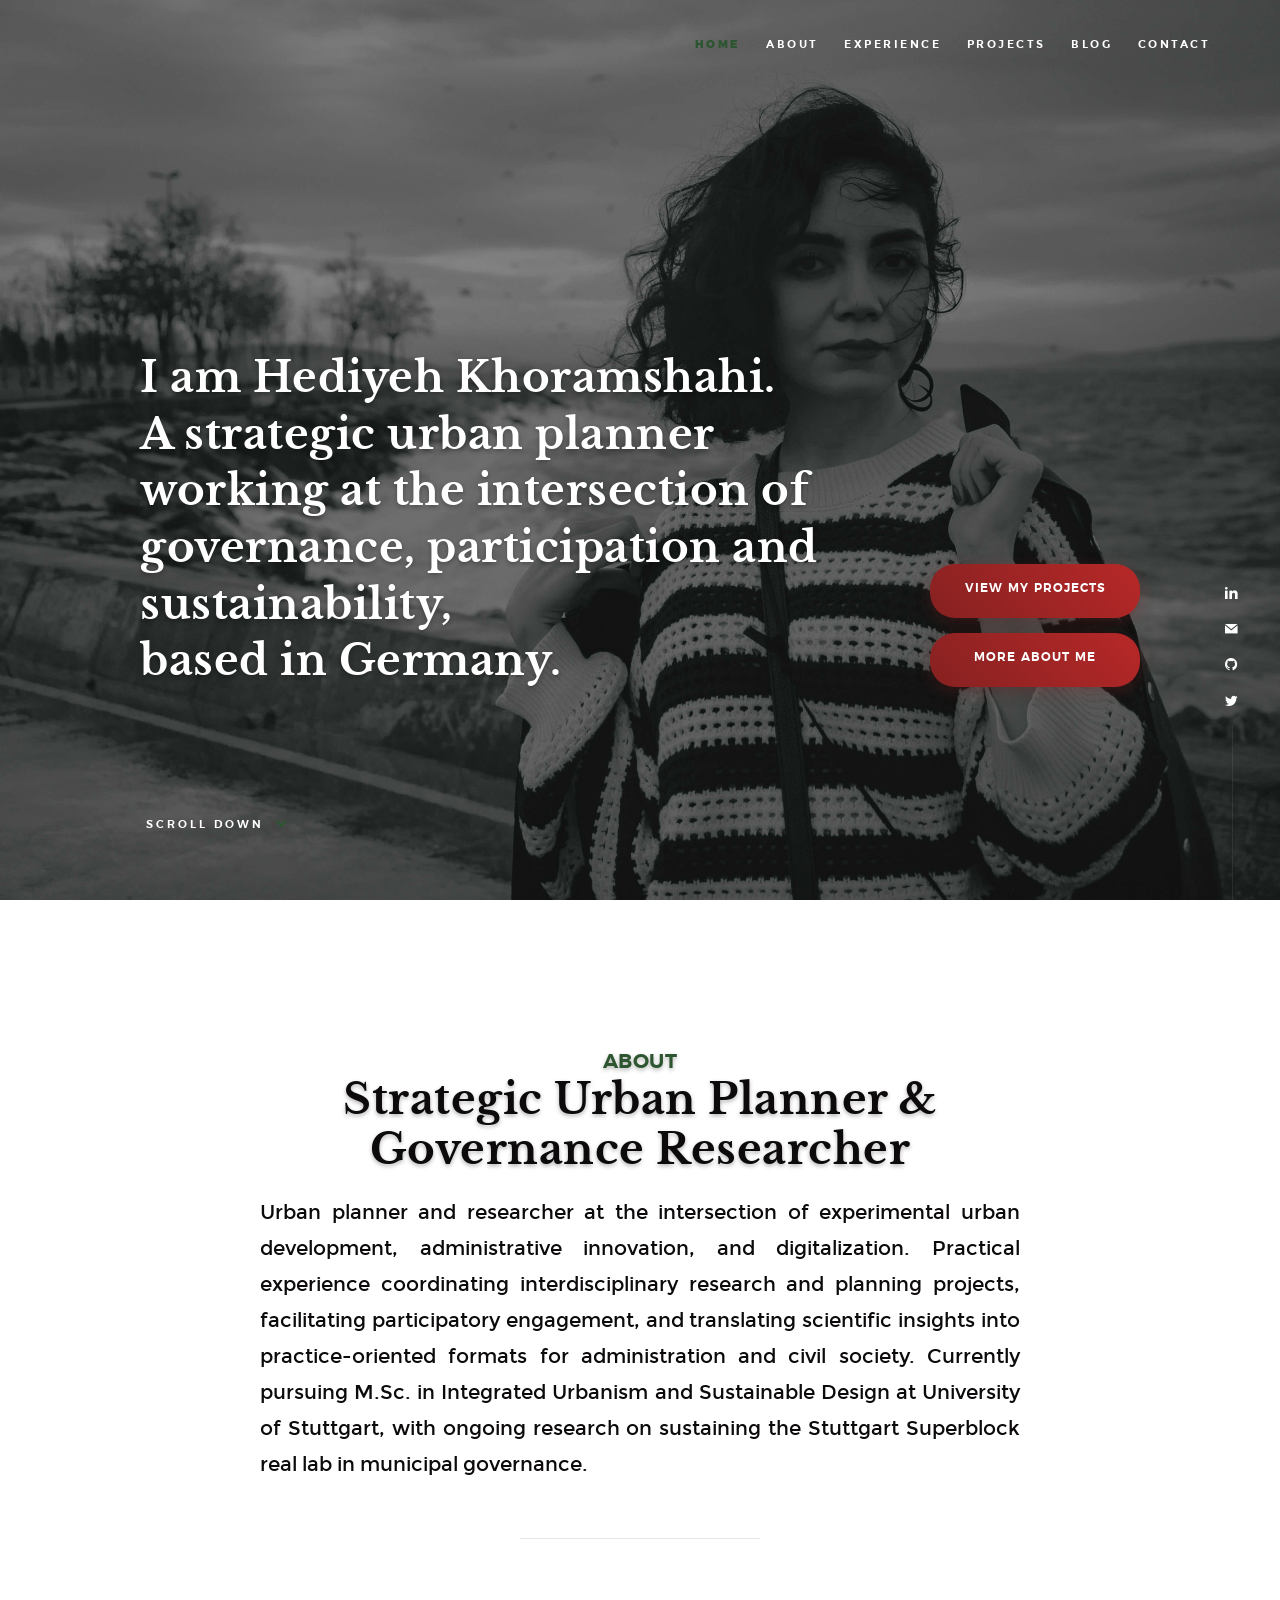
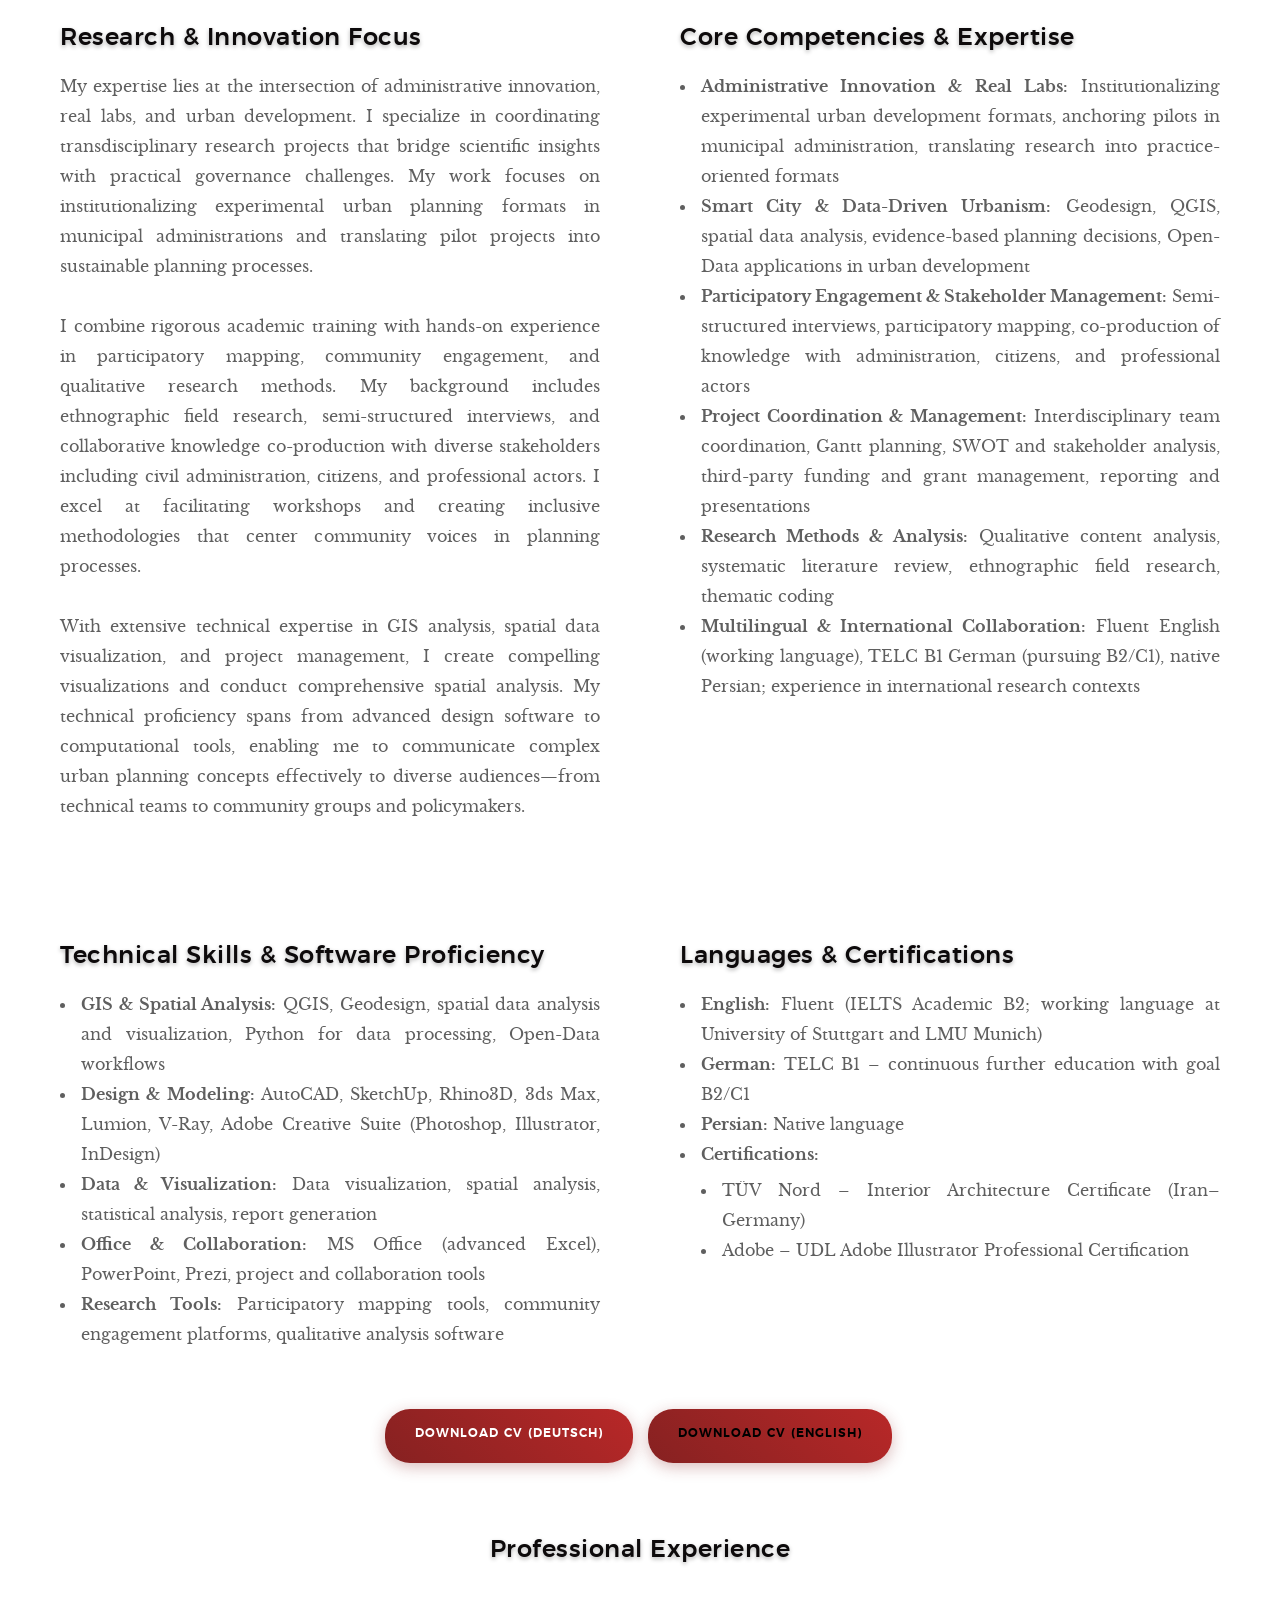
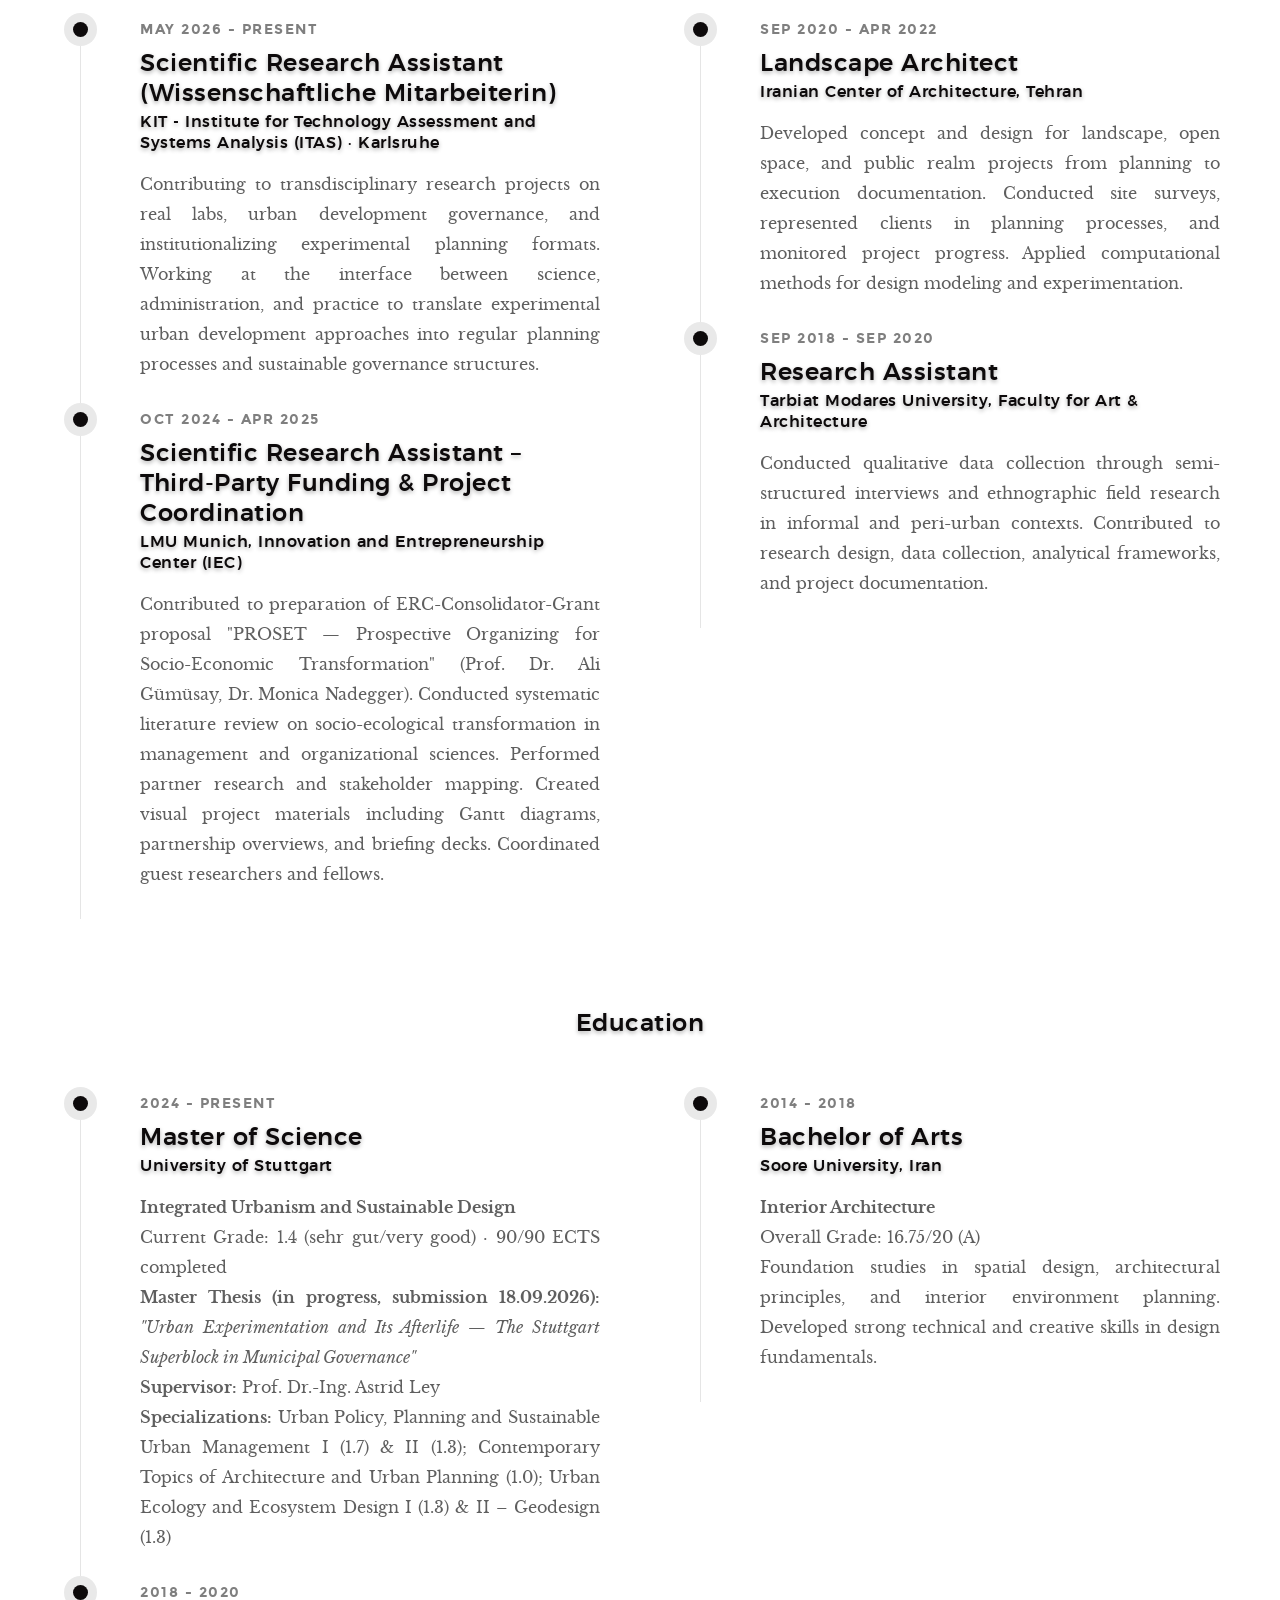
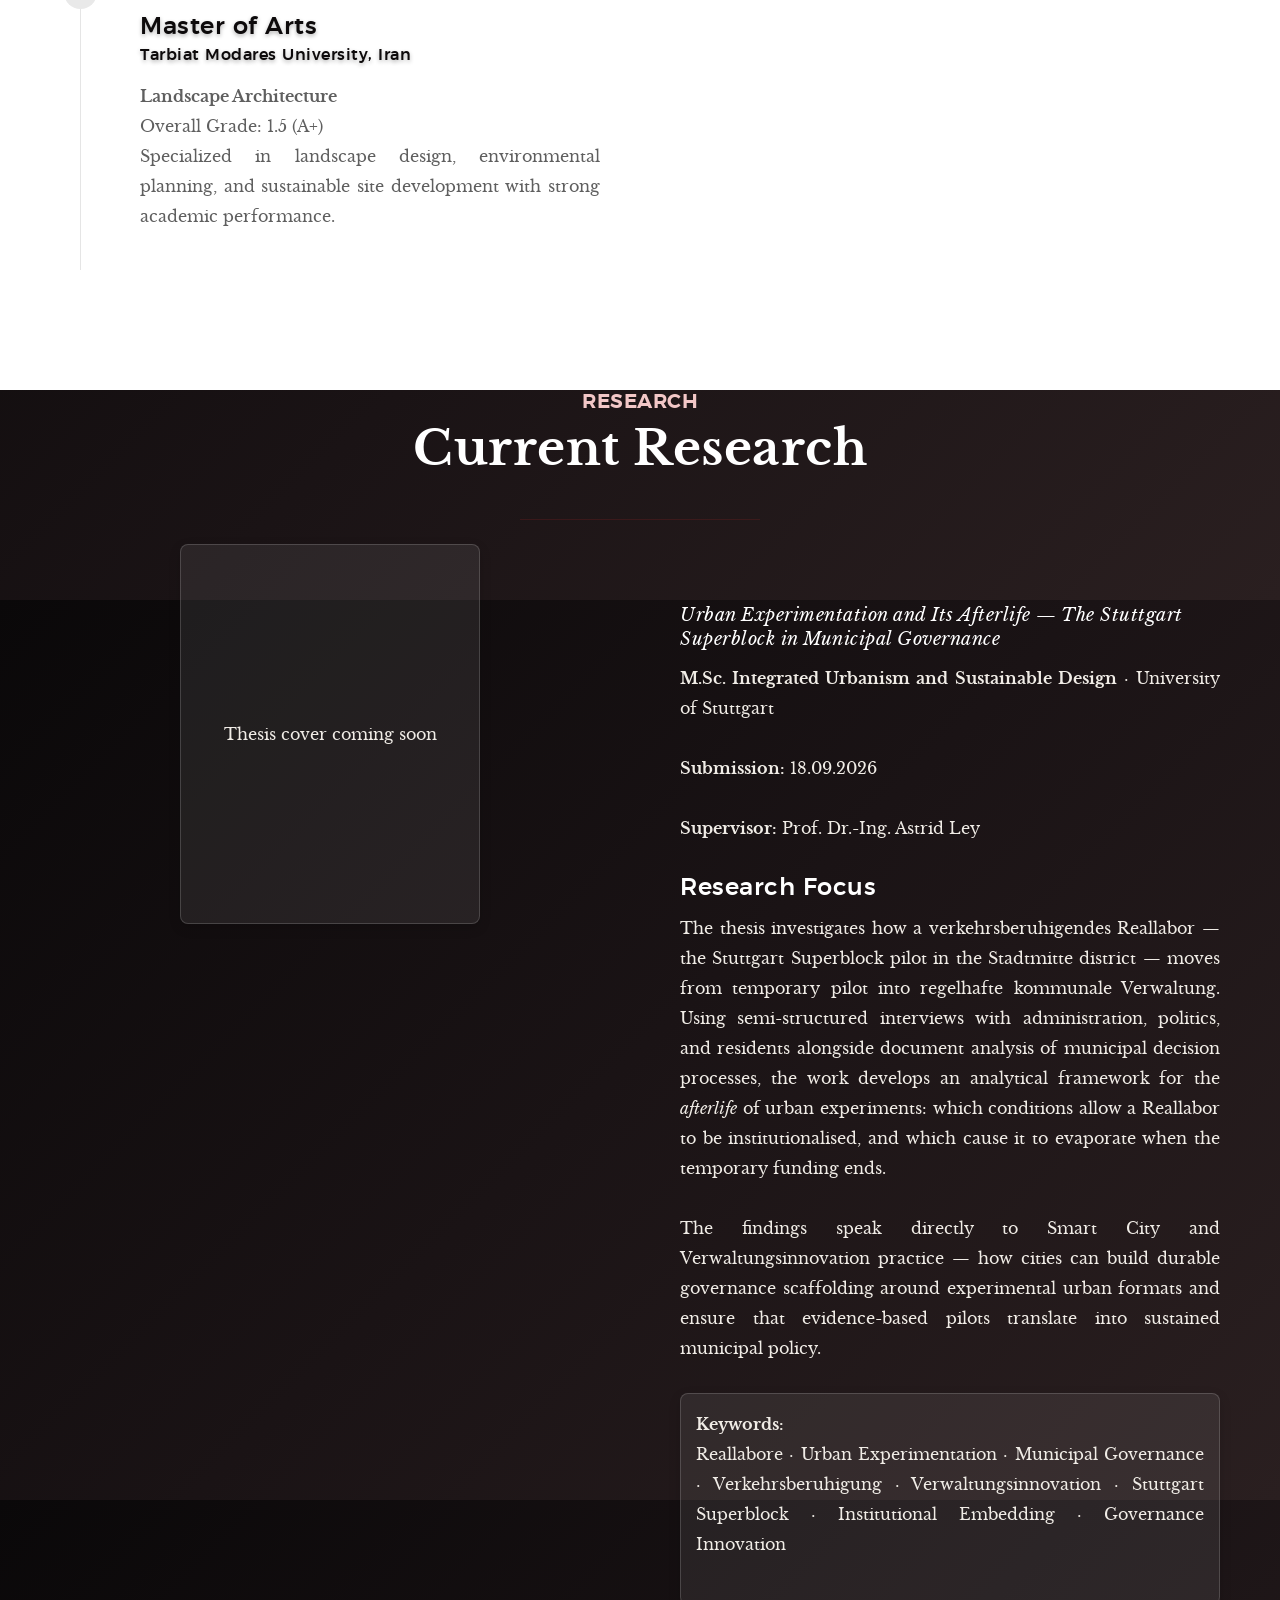
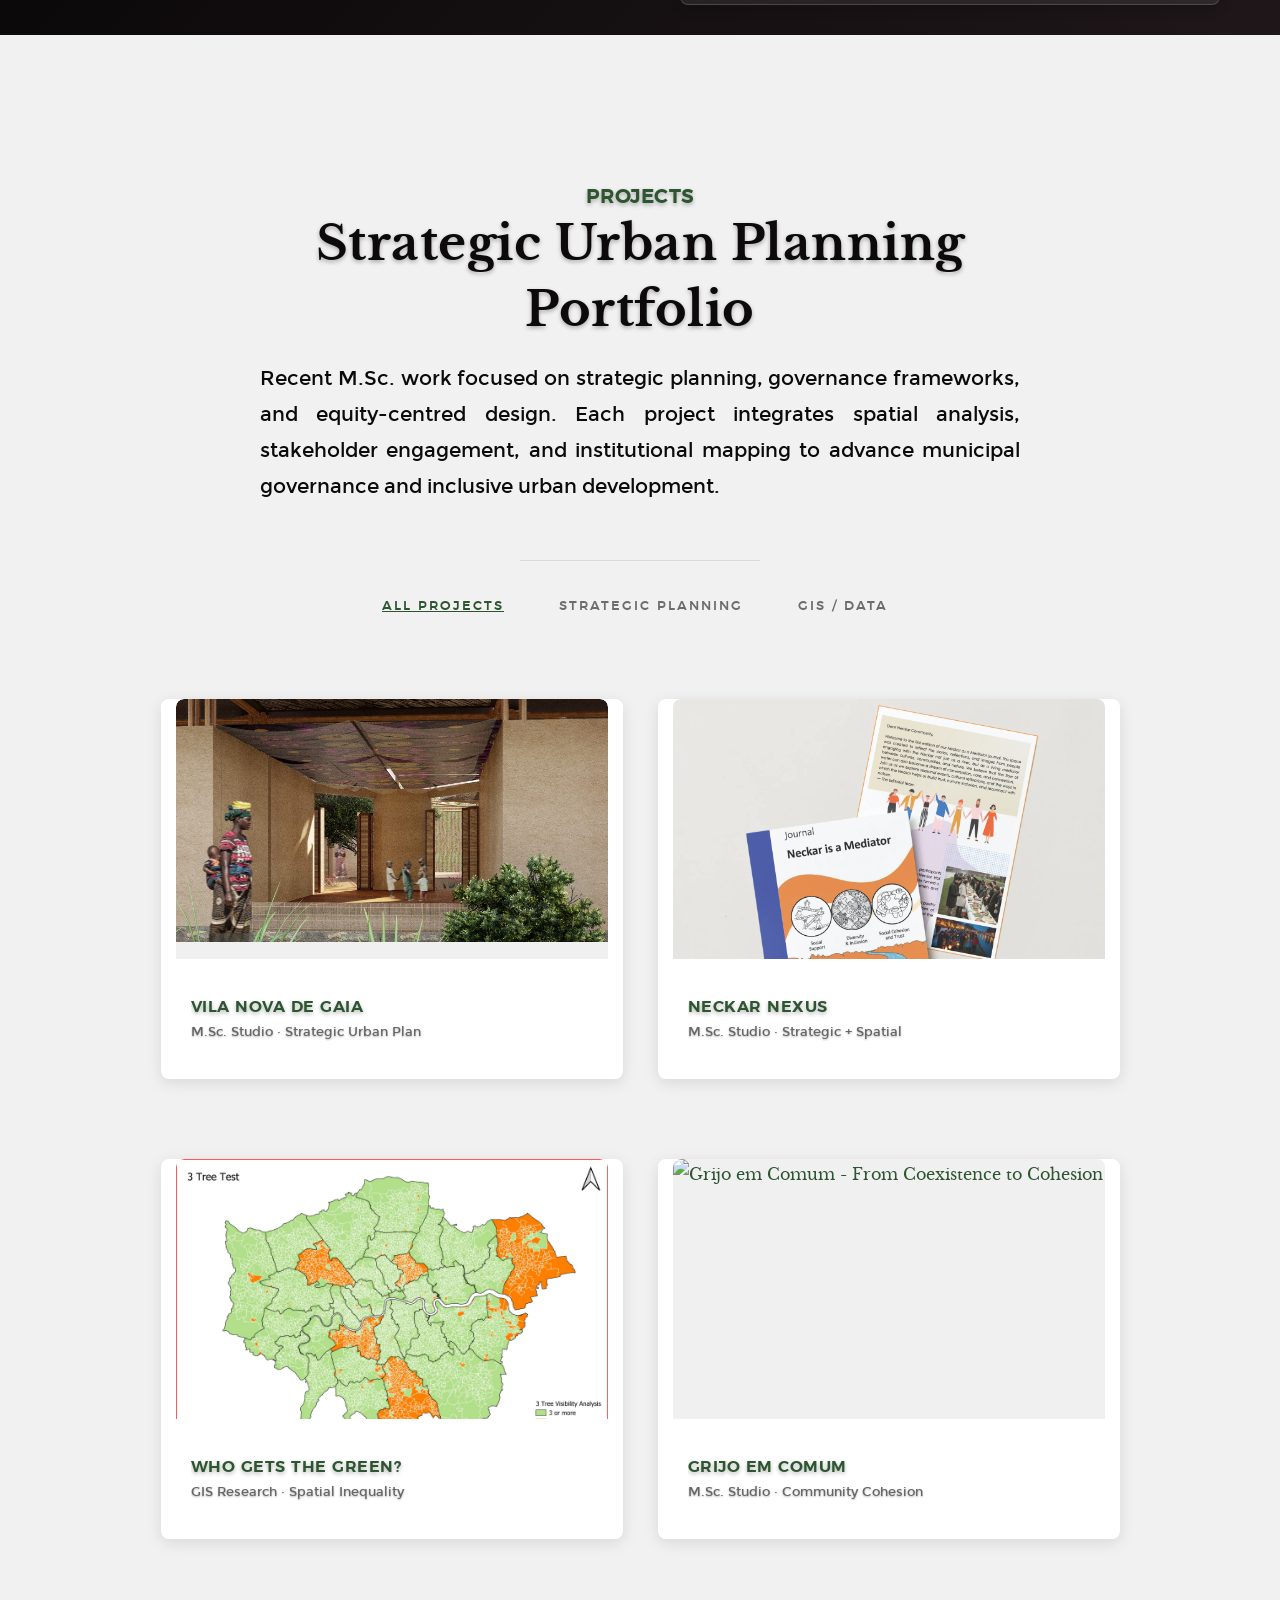
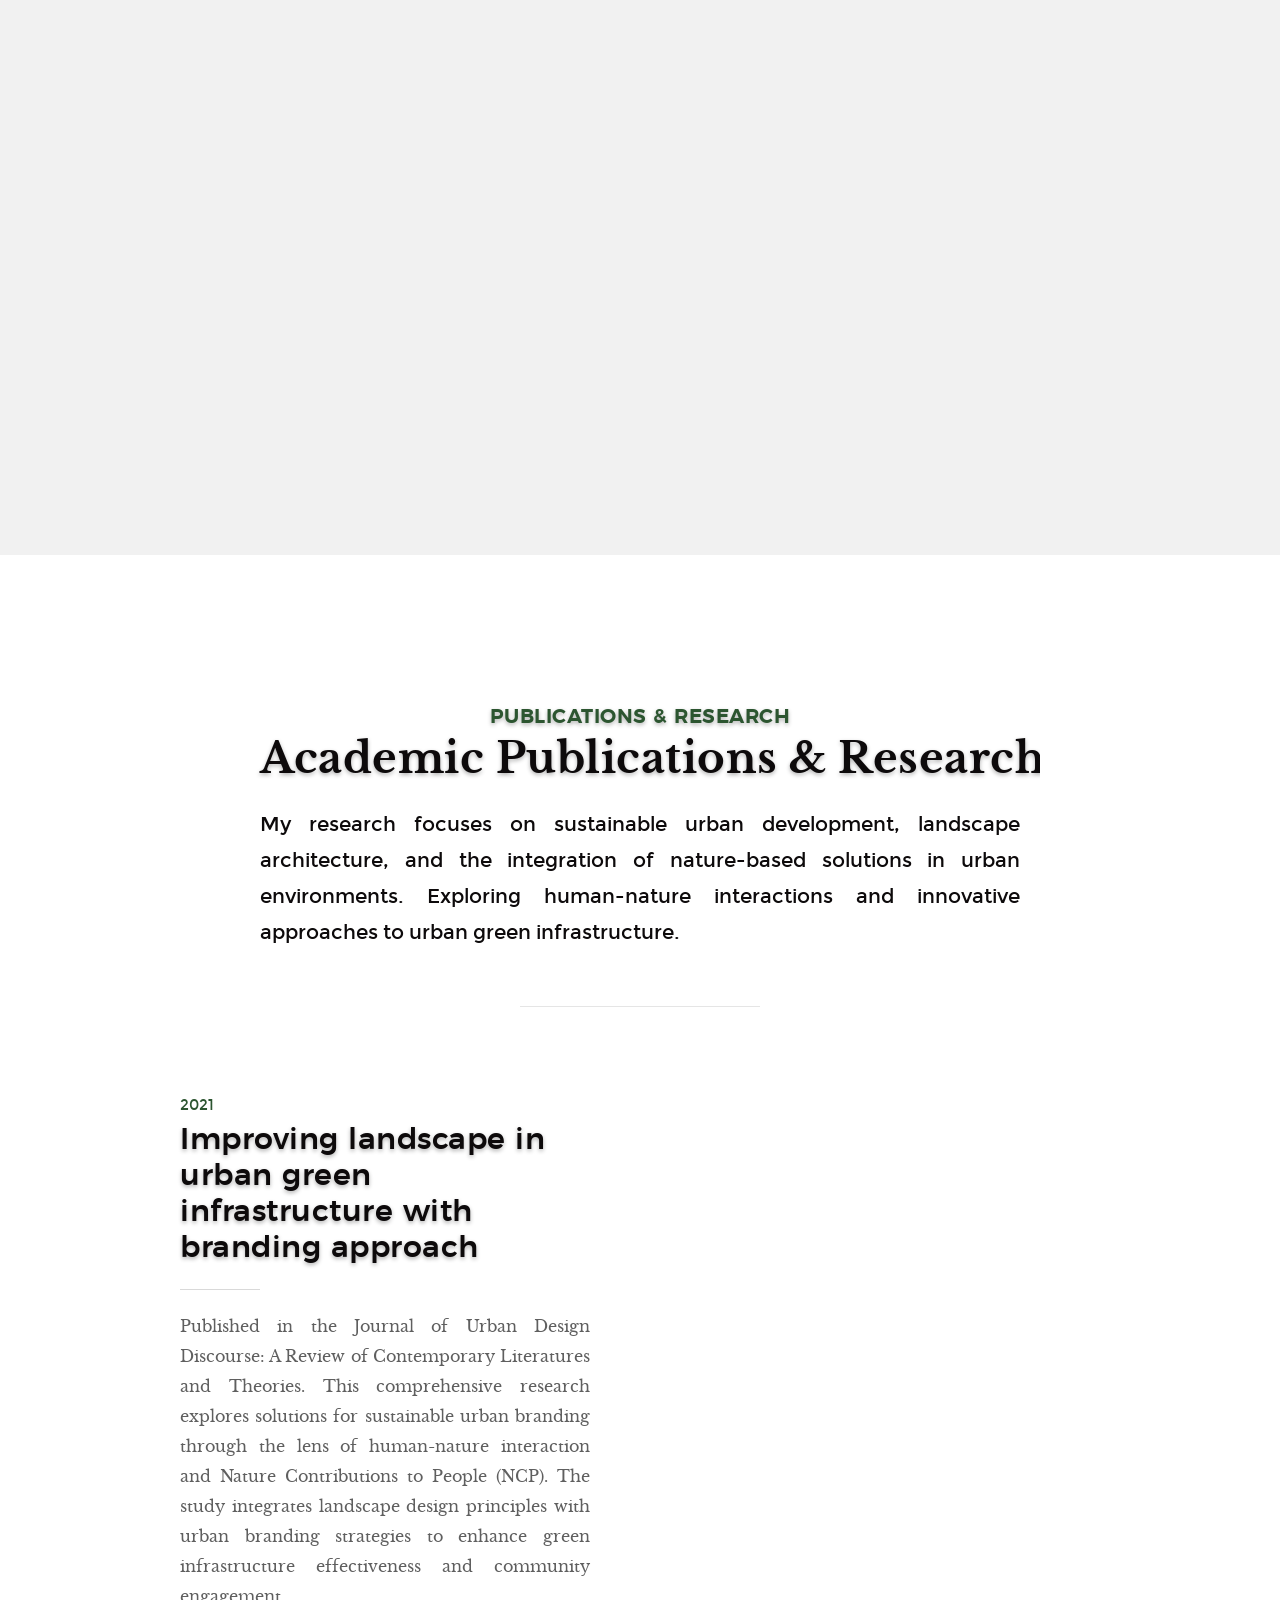
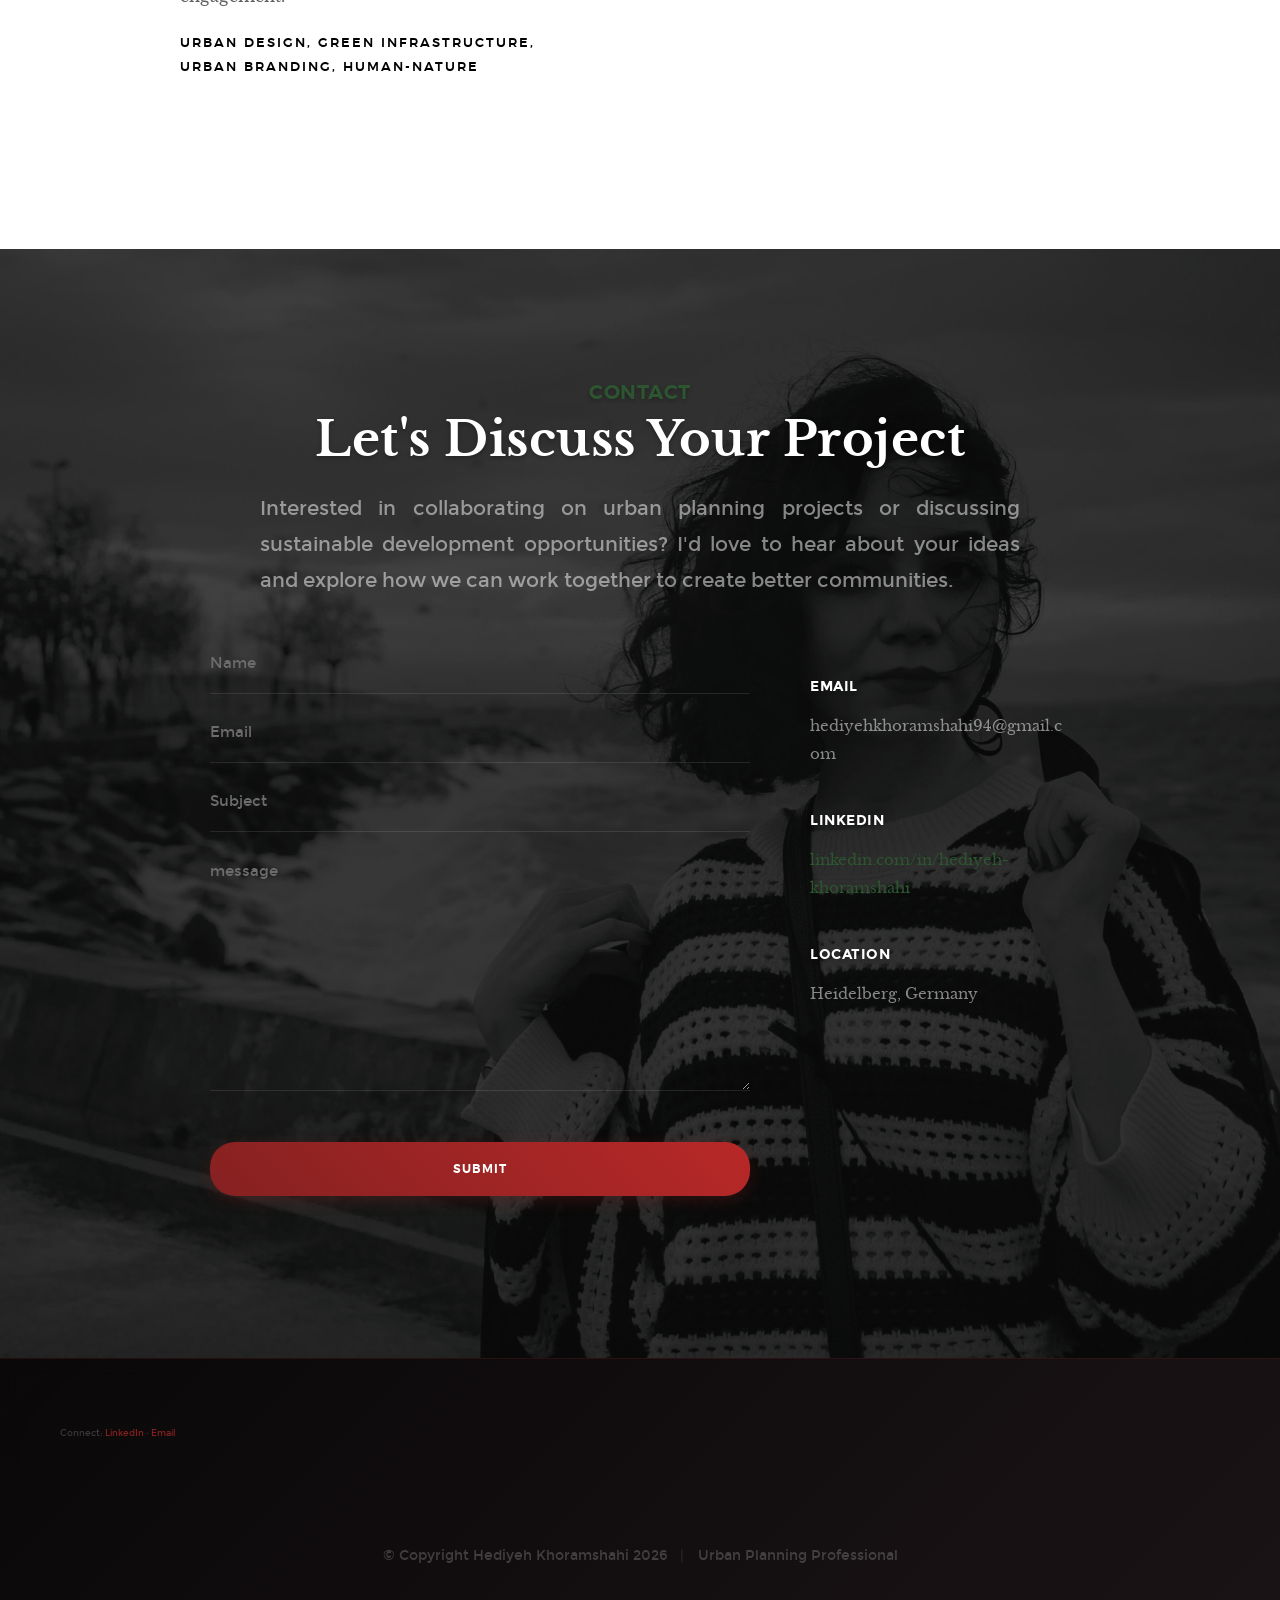
==== commit 05fd6455: "update grijo-em-comum" ====
--- a/index.html
+++ b/index.html
@@ -276,129 +276,129 @@
         }
 
         /* Justify text in contact section */
-        .s-contact p,
-        .s-contact .lead,
-        .s-contact .section-intro p,
-        .contact__infos p {
-            text-align: justify !important;
-        }
-
-        /* Research section color refinement */
-        .s-thesis {
-            color: #f4f0ea !important;
-        }
-
-        .s-thesis .section-intro h3 {
-            color: #f2c7c7 !important;
-        }
-
-        .s-thesis .section-intro h1,
-        .s-thesis h2,
-        .s-thesis h3 {
-            color: #ffffff !important;
-            text-shadow: none !important;
-        }
-
-        .s-thesis p {
-            color: #f0ece6 !important;
-        }
-
-        .s-thesis .section-intro.has-bottom-sep::after {
-            background-color: rgba(134, 33, 33, 0.28) !important;
-        }
-
-        .research-placeholder,
-        .keyword-box {
-            background: rgba(255, 255, 255, 0.08) !important;
-            color: #f0ece6 !important;
-            border: 1px solid rgba(255, 255, 255, 0.16) !important;
-            box-shadow: 0 4px 12px rgba(0, 0, 0, 0.16) !important;
-        }
-
-        .research-placeholder {
-            width: 100%;
-            max-width: 300px;
-            min-height: 380px;
-            margin: 0 auto 2rem;
-            border-radius: 8px;
-            display: flex;
-            align-items: center;
-            justify-content: center;
-            padding: 2rem;
-            text-align: center;
-        }
-
-        .keyword-box {
-            margin-top: 2rem;
-            padding: 1.5rem;
-            border-radius: 8px;
-        }
-
-        /* Keep PhotoSwipe controls independent from global button styles */
-        .pswp .pswp__button {
-            background: url("images/photoswipe/default-skin.png") 0 0 no-repeat !important;
-            background-size: 264px 88px !important;
-            border-radius: 0 !important;
-            box-shadow: none !important;
-            transform: none !important;
-            pointer-events: auto !important;
-            z-index: 1700 !important;
-        }
-
-        .pswp .pswp__button:hover {
-            transform: none !important;
-            box-shadow: none !important;
-        }
-
-        .pswp .pswp__button--close {
-            background-position: 0 -44px !important;
-        }
-
-        .pswp .pswp__button--share {
-            background-position: -44px -44px !important;
-        }
-
-        .pswp .pswp__button--fs {
-            background-position: -44px 0 !important;
-        }
-
-        .pswp.pswp--fs .pswp__button--fs {
-            background-position: -44px -44px !important;
-        }
-
-        .pswp .pswp__button--zoom {
-            background-position: -88px 0 !important;
-        }
-
-        .pswp.pswp--zoomed-in .pswp__button--zoom {
-            background-position: -132px 0 !important;
-        }
-
-        .pswp .pswp__button--arrow--left,
-        .pswp .pswp__button--arrow--right {
-            background: none !important;
-            visibility: visible !important;
-            width: 54px !important;
-            height: 54px !important;
-            margin-top: -27px !important;
-        }
-
-        .pswp .pswp__button--arrow--left:before,
-        .pswp .pswp__button--arrow--right:before {
-            background-image: url("images/photoswipe/default-skin.png") !important;
-            background-size: 264px 88px !important;
-            background-color: rgba(0, 0, 0, 0.45) !important;
-            top: 12px !important;
-        }
-
-        .pswp .pswp__button--arrow--left:before {
-            background-position: -138px -44px !important;
-        }
-
-        .pswp .pswp__button--arrow--right:before {
-            background-position: -94px -44px !important;
-        }
-    </style>
+        .s-contact p,
+        .s-contact .lead,
+        .s-contact .section-intro p,
+        .contact__infos p {
+            text-align: justify !important;
+        }
+
+        /* Research section color refinement */
+        .s-thesis {
+            color: #f4f0ea !important;
+        }
+
+        .s-thesis .section-intro h3 {
+            color: #f2c7c7 !important;
+        }
+
+        .s-thesis .section-intro h1,
+        .s-thesis h2,
+        .s-thesis h3 {
+            color: #ffffff !important;
+            text-shadow: none !important;
+        }
+
+        .s-thesis p {
+            color: #f0ece6 !important;
+        }
+
+        .s-thesis .section-intro.has-bottom-sep::after {
+            background-color: rgba(134, 33, 33, 0.28) !important;
+        }
+
+        .research-placeholder,
+        .keyword-box {
+            background: rgba(255, 255, 255, 0.08) !important;
+            color: #f0ece6 !important;
+            border: 1px solid rgba(255, 255, 255, 0.16) !important;
+            box-shadow: 0 4px 12px rgba(0, 0, 0, 0.16) !important;
+        }
+
+        .research-placeholder {
+            width: 100%;
+            max-width: 300px;
+            min-height: 380px;
+            margin: 0 auto 2rem;
+            border-radius: 8px;
+            display: flex;
+            align-items: center;
+            justify-content: center;
+            padding: 2rem;
+            text-align: center;
+        }
+
+        .keyword-box {
+            margin-top: 2rem;
+            padding: 1.5rem;
+            border-radius: 8px;
+        }
+
+        /* Keep PhotoSwipe controls independent from global button styles */
+        .pswp .pswp__button {
+            background: url("images/photoswipe/default-skin.png") 0 0 no-repeat !important;
+            background-size: 264px 88px !important;
+            border-radius: 0 !important;
+            box-shadow: none !important;
+            transform: none !important;
+            pointer-events: auto !important;
+            z-index: 1700 !important;
+        }
+
+        .pswp .pswp__button:hover {
+            transform: none !important;
+            box-shadow: none !important;
+        }
+
+        .pswp .pswp__button--close {
+            background-position: 0 -44px !important;
+        }
+
+        .pswp .pswp__button--share {
+            background-position: -44px -44px !important;
+        }
+
+        .pswp .pswp__button--fs {
+            background-position: -44px 0 !important;
+        }
+
+        .pswp.pswp--fs .pswp__button--fs {
+            background-position: -44px -44px !important;
+        }
+
+        .pswp .pswp__button--zoom {
+            background-position: -88px 0 !important;
+        }
+
+        .pswp.pswp--zoomed-in .pswp__button--zoom {
+            background-position: -132px 0 !important;
+        }
+
+        .pswp .pswp__button--arrow--left,
+        .pswp .pswp__button--arrow--right {
+            background: none !important;
+            visibility: visible !important;
+            width: 54px !important;
+            height: 54px !important;
+            margin-top: -27px !important;
+        }
+
+        .pswp .pswp__button--arrow--left:before,
+        .pswp .pswp__button--arrow--right:before {
+            background-image: url("images/photoswipe/default-skin.png") !important;
+            background-size: 264px 88px !important;
+            background-color: rgba(0, 0, 0, 0.45) !important;
+            top: 12px !important;
+        }
+
+        .pswp .pswp__button--arrow--left:before {
+            background-position: -138px -44px !important;
+        }
+
+        .pswp .pswp__button--arrow--right:before {
+            background-position: -94px -44px !important;
+        }
+    </style>
 
     <!-- script
     ================================================== -->
@@ -727,12 +727,12 @@
 
         <div class="row about-content">
 
-            <div class="col-six tab-full left">
-                <div style="text-align: center;">
-                    <div class="research-placeholder">
-                        Thesis cover coming soon
-                    </div>
-                </div>
+            <div class="col-six tab-full left">
+                <div style="text-align: center;">
+                    <div class="research-placeholder">
+                        Thesis cover coming soon
+                    </div>
+                </div>
             </div>
 
             <div class="col-six tab-full right">
@@ -748,10 +748,10 @@
 
                 <p>The findings speak directly to Smart City and Verwaltungsinnovation practice — how cities can build durable governance scaffolding around experimental urban formats and ensure that evidence-based pilots translate into sustained municipal policy.</p>
 
-                <div class="keyword-box">
-                    <p><strong>Keywords:</strong> <br>
-                    Reallabore · Urban Experimentation · Municipal Governance · Verkehrsberuhigung · Verwaltungsinnovation · Stuttgart Superblock · Institutional Embedding · Governance Innovation</p>
-                </div>
+                <div class="keyword-box">
+                    <p><strong>Keywords:</strong> <br>
+                    Reallabore · Urban Experimentation · Municipal Governance · Verkehrsberuhigung · Verwaltungsinnovation · Stuttgart Superblock · Institutional Embedding · Governance Innovation</p>
+                </div>
             </div>
 
         </div> <!-- end thesis-content -->
@@ -790,11 +790,11 @@
                 <div class="masonry__brick strategic-planning">
                     <div class="item-folio">
 
-                        <div class="item-folio__thumb">
-                            <a href="images/portfolio/It%20Takes%20a%20Village%20to%20Raise%20a%20Child%201.jpg" class="thumb-link" title="Vila Nova de Gaia" data-size="1600x900">
-                                <img src="images/portfolio/It%20Takes%20a%20Village%20to%20Raise%20a%20Child%201.jpg"
-                                     srcset="images/portfolio/It%20Takes%20a%20Village%20to%20Raise%20a%20Child%201.jpg 1x, images/portfolio/It%20Takes%20a%20Village%20to%20Raise%20a%20Child%202.jpg 2x" alt="Vila Nova de Gaia - Strategic Urban Plan and Community Hub">
-                            </a>
+                        <div class="item-folio__thumb">
+                            <a href="images/portfolio/It%20Takes%20a%20Village%20to%20Raise%20a%20Child%202.jpg" class="thumb-link" title="Vila Nova de Gaia" data-size="4967x3508">
+                                <img src="images/portfolio/It%20Takes%20a%20Village%20to%20Raise%20a%20Child%202.jpg"
+                                     srcset="images/portfolio/It%20Takes%20a%20Village%20to%20Raise%20a%20Child%202.jpg 1x, images/portfolio/It%20Takes%20a%20Village%20to%20Raise%20a%20Child%201.jpg 2x" alt="Vila Nova de Gaia - Strategic Urban Plan and Community Hub">
+                            </a>
                         </div>
 
                         <div class="item-folio__text">
@@ -821,15 +821,15 @@
 
                             <p><strong>Tags:</strong> Strategic Planning · Governance · Community Hub · Mixed Methods · Multi-scalar Analysis</p>
 
-                            <p><strong>Project Visualizations:</strong></p>
-                            <div style="display: grid; grid-template-columns: repeat(2, 1fr); gap: 15px; margin: 20px 0;">
-                                <a href="images/portfolio/It%20Takes%20a%20Village%20to%20Raise%20a%20Child%201.jpg" class="portfolio-lightbox" data-size="1600x900">
-                                    <img src="images/portfolio/It%20Takes%20a%20Village%20to%20Raise%20a%20Child%201.jpg" alt="Vila Nova de Gaia - Spatial Analysis" style="width: 100%; border-radius: 6px; box-shadow: 0 4px 12px rgba(0,0,0,0.15);">
-                                </a>
-                                <a href="images/portfolio/It%20Takes%20a%20Village%20to%20Raise%20a%20Child%202.jpg" class="portfolio-lightbox" data-size="4967x3508">
-                                    <img src="images/portfolio/It%20Takes%20a%20Village%20to%20Raise%20a%20Child%202.jpg" alt="Vila Nova de Gaia - Strategic Plan" style="width: 100%; border-radius: 6px; box-shadow: 0 4px 12px rgba(0,0,0,0.15);">
-                                </a>
-                            </div>
+                            <p><strong>Project Visualizations:</strong></p>
+                            <div style="display: grid; grid-template-columns: repeat(2, 1fr); gap: 15px; margin: 20px 0;">
+                                <a href="images/portfolio/It%20Takes%20a%20Village%20to%20Raise%20a%20Child%201.jpg" class="portfolio-lightbox" data-size="1600x900">
+                                    <img src="images/portfolio/It%20Takes%20a%20Village%20to%20Raise%20a%20Child%201.jpg" alt="Vila Nova de Gaia - Spatial Analysis" style="width: 100%; border-radius: 6px; box-shadow: 0 4px 12px rgba(0,0,0,0.15);">
+                                </a>
+                                <a href="images/portfolio/It%20Takes%20a%20Village%20to%20Raise%20a%20Child%202.jpg" class="portfolio-lightbox" data-size="4967x3508">
+                                    <img src="images/portfolio/It%20Takes%20a%20Village%20to%20Raise%20a%20Child%202.jpg" alt="Vila Nova de Gaia - Strategic Plan" style="width: 100%; border-radius: 6px; box-shadow: 0 4px 12px rgba(0,0,0,0.15);">
+                                </a>
+                            </div>
                         </div>
 
                     </div> <!-- end item-folio -->
@@ -839,11 +839,11 @@
                 <div class="masonry__brick strategic-planning">
                     <div class="item-folio">
 
-                        <div class="item-folio__thumb">
-                            <a href="images/portfolio/Neckar%20nexus.png" class="thumb-link" title="Neckar Nexus" data-size="1386x1194">
-                                <img src="images/portfolio/Neckar%20nexus.png"
-                                     srcset="images/portfolio/Neckar%20nexus.png 1x, images/portfolio/Neckar%20nexus%202.png 2x" alt="Neckar Nexus - The Neckar as a Mediator">
-                            </a>
+                        <div class="item-folio__thumb">
+                            <a href="images/portfolio/Neckar%20nexus.png" class="thumb-link" title="Neckar Nexus" data-size="1386x1194">
+                                <img src="images/portfolio/Neckar%20nexus.png"
+                                     srcset="images/portfolio/Neckar%20nexus.png 1x, images/portfolio/Neckar%20nexus%202.png 2x" alt="Neckar Nexus - The Neckar as a Mediator">
+                            </a>
                         </div>
 
                         <div class="item-folio__text">
@@ -874,13 +874,13 @@
 
                             <p><strong>Project Visualizations:</strong></p>
                             <div style="display: grid; grid-template-columns: repeat(2, 1fr); gap: 15px; margin: 20px 0;">
-                                <a href="images/portfolio/Neckar%20nexus.png" class="portfolio-lightbox" data-size="1386x1194">
-                                    <img src="images/portfolio/Neckar%20nexus.png" alt="Neckar Nexus - Community Mapping" style="width: 100%; border-radius: 6px; box-shadow: 0 4px 12px rgba(0,0,0,0.15);">
-                                </a>
-                                <a href="images/portfolio/Neckar%20nexus%202.png" class="portfolio-lightbox" data-size="2184x1476">
-                                    <img src="images/portfolio/Neckar%20nexus%202.png" alt="Neckar Nexus - Strategic Framework" style="width: 100%; border-radius: 6px; box-shadow: 0 4px 12px rgba(0,0,0,0.15);">
-                                </a>
-                            </div>
+                                <a href="images/portfolio/Neckar%20nexus.png" class="portfolio-lightbox" data-size="1386x1194">
+                                    <img src="images/portfolio/Neckar%20nexus.png" alt="Neckar Nexus - Community Mapping" style="width: 100%; border-radius: 6px; box-shadow: 0 4px 12px rgba(0,0,0,0.15);">
+                                </a>
+                                <a href="images/portfolio/Neckar%20nexus%202.png" class="portfolio-lightbox" data-size="2184x1476">
+                                    <img src="images/portfolio/Neckar%20nexus%202.png" alt="Neckar Nexus - Strategic Framework" style="width: 100%; border-radius: 6px; box-shadow: 0 4px 12px rgba(0,0,0,0.15);">
+                                </a>
+                            </div>
                         </div>
 
                     </div> <!-- end item-folio -->
@@ -890,11 +890,11 @@
                 <div class="masonry__brick gis-research">
                     <div class="item-folio">
 
-                        <div class="item-folio__thumb">
-                            <a href="images/portfolio/who-gets-green-1.jpg" class="thumb-link" title="Who Gets the Green?" data-size="2048x1448">
-                                <img src="images/portfolio/who-gets-green-1.jpg"
-                                     srcset="images/portfolio/who-gets-green-1.jpg 1x, images/portfolio/who-gets-green-2.jpg 2x" alt="Who Gets the Green? - Spatial Inequality and Green Space Access">
-                            </a>
+                        <div class="item-folio__thumb">
+                            <a href="images/portfolio/who-gets-green-1.jpg" class="thumb-link" title="Who Gets the Green?" data-size="2048x1448">
+                                <img src="images/portfolio/who-gets-green-1.jpg"
+                                     srcset="images/portfolio/who-gets-green-1.jpg 1x, images/portfolio/who-gets-green-2.jpg 2x" alt="Who Gets the Green? - Spatial Inequality and Green Space Access">
+                            </a>
                         </div>
 
                         <div class="item-folio__text">
@@ -925,33 +925,32 @@
 
                             <p><strong>Research Visualizations:</strong></p>
                             <div style="display: grid; grid-template-columns: repeat(2, 1fr); gap: 15px; margin: 20px 0;">
-                                <a href="images/portfolio/who-gets-green-1.jpg" class="portfolio-lightbox" data-size="2048x1448">
-                                    <img src="images/portfolio/who-gets-green-1.jpg" alt="Who Gets the Green? - IMD Mapping" style="width: 100%; border-radius: 6px; box-shadow: 0 4px 12px rgba(0,0,0,0.15);">
-                                </a>
-                                <a href="images/portfolio/who-gets-green-2.jpg" class="portfolio-lightbox" data-size="2480x1886">
-                                    <img src="images/portfolio/who-gets-green-2.jpg" alt="Who Gets the Green? - Green Space Distribution" style="width: 100%; border-radius: 6px; box-shadow: 0 4px 12px rgba(0,0,0,0.15);">
-                                </a>
-                                <a href="images/portfolio/who-gets-green-3.jpg" class="portfolio-lightbox" data-size="2480x1886">
-                                    <img src="images/portfolio/who-gets-green-3.jpg" alt="Who Gets the Green? - Overlap Analysis" style="width: 100%; border-radius: 6px; box-shadow: 0 4px 12px rgba(0,0,0,0.15);">
-                                </a>
-                                <a href="images/portfolio/who-gets-green-4.jpg" class="portfolio-lightbox" data-size="2480x1886">
-                                    <img src="images/portfolio/who-gets-green-4.jpg" alt="Who Gets the Green? - 3-30-300 Rule Assessment" style="width: 100%; border-radius: 6px; box-shadow: 0 4px 12px rgba(0,0,0,0.15);">
-                                </a>
-                            </div>
+                                <a href="images/portfolio/who-gets-green-1.jpg" class="portfolio-lightbox" data-size="2048x1448">
+                                    <img src="images/portfolio/who-gets-green-1.jpg" alt="Who Gets the Green? - IMD Mapping" style="width: 100%; border-radius: 6px; box-shadow: 0 4px 12px rgba(0,0,0,0.15);">
+                                </a>
+                                <a href="images/portfolio/who-gets-green-2.jpg" class="portfolio-lightbox" data-size="2480x1886">
+                                    <img src="images/portfolio/who-gets-green-2.jpg" alt="Who Gets the Green? - Green Space Distribution" style="width: 100%; border-radius: 6px; box-shadow: 0 4px 12px rgba(0,0,0,0.15);">
+                                </a>
+                                <a href="images/portfolio/who-gets-green-3.jpg" class="portfolio-lightbox" data-size="2480x1886">
+                                    <img src="images/portfolio/who-gets-green-3.jpg" alt="Who Gets the Green? - Overlap Analysis" style="width: 100%; border-radius: 6px; box-shadow: 0 4px 12px rgba(0,0,0,0.15);">
+                                </a>
+                                <a href="images/portfolio/who-gets-green-4.jpg" class="portfolio-lightbox" data-size="2480x1886">
+                                    <img src="images/portfolio/who-gets-green-4.jpg" alt="Who Gets the Green? - 3-30-300 Rule Assessment" style="width: 100%; border-radius: 6px; box-shadow: 0 4px 12px rgba(0,0,0,0.15);">
+                                </a>
+                            </div>
                         </div>
 
                     </div> <!-- end item-folio -->
                 </div> <!-- end masonry__brick -->
 
-                <!-- TODO: export images from Canva portfolio, save to images/portfolio/grijo-em-comum/ -->
                 <div class="masonry__brick strategic-planning">
                     <div class="item-folio">
 
-                        <div class="item-folio__thumb">
-                            <a href="images/portfolio/It%20Takes%20a%20Village%20to%20Raise%20a%20Child%202.jpg" class="thumb-link" title="Grijo em Comum" data-size="4967x3508">
-                                <img src="images/portfolio/It%20Takes%20a%20Village%20to%20Raise%20a%20Child%202.jpg"
-                                     srcset="images/portfolio/It%20Takes%20a%20Village%20to%20Raise%20a%20Child%202.jpg 1x, images/portfolio/It%20Takes%20a%20Village%20to%20Raise%20a%20Child%201.jpg 2x" alt="Grijo em Comum - From Coexistence to Cohesion">
-                            </a>
+                        <div class="item-folio__thumb">
+                            <a href="images/portfolio/grijo-em-comum/grijo-em-comum-cover.png" class="thumb-link" title="Grijo em Comum" data-size="1600x900">
+                                <img src="images/portfolio/grijo-em-comum/grijo-em-comum-cover.png"
+                                     srcset="images/portfolio/grijo-em-comum/grijo-em-comum-cover.png 1x, images/portfolio/grijo-em-comum/grijo-em-comum-cover.png 2x" alt="Grijo em Comum - From Coexistence to Cohesion">
+                            </a>
                         </div>
 
                         <div class="item-folio__text">
@@ -980,15 +979,18 @@
 
                             <p><strong>Tags:</strong> Strategic Planning · Community Cohesion · Migration · Peri-urban · Intercultural Exchange · Social Inclusion</p>
 
-                            <p><strong>Project Visualizations:</strong></p>
-                            <div style="display: grid; grid-template-columns: repeat(2, 1fr); gap: 15px; margin: 20px 0;">
-                                <a href="images/portfolio/It%20Takes%20a%20Village%20to%20Raise%20a%20Child%202.jpg" class="portfolio-lightbox" data-size="4967x3508">
-                                    <img src="images/portfolio/It%20Takes%20a%20Village%20to%20Raise%20a%20Child%202.jpg" alt="Grijo em Comum - Community Mapping" style="width: 100%; border-radius: 6px; box-shadow: 0 4px 12px rgba(0,0,0,0.15);">
-                                </a>
-                                <a href="images/portfolio/It%20Takes%20a%20Village%20to%20Raise%20a%20Child%201.jpg" class="portfolio-lightbox" data-size="1600x900">
-                                    <img src="images/portfolio/It%20Takes%20a%20Village%20to%20Raise%20a%20Child%201.jpg" alt="Grijo em Comum - Social Analysis" style="width: 100%; border-radius: 6px; box-shadow: 0 4px 12px rgba(0,0,0,0.15);">
-                                </a>
-                            </div>
+                            <p><strong>Project Visualizations:</strong></p>
+                            <div style="display: grid; grid-template-columns: repeat(2, 1fr); gap: 15px; margin: 20px 0;">
+                                <a href="images/portfolio/grijo-em-comum/grijo-em-comum-1.png" class="portfolio-lightbox" data-size="1600x900">
+                                    <img src="images/portfolio/grijo-em-comum/grijo-em-comum-1.png" alt="Grijo em Comum - Social Cohesion Development Goals" style="width: 100%; border-radius: 6px; box-shadow: 0 4px 12px rgba(0,0,0,0.15);">
+                                </a>
+                                <a href="images/portfolio/grijo-em-comum/grijo-em-comum-2.png" class="portfolio-lightbox" data-size="1600x900">
+                                    <img src="images/portfolio/grijo-em-comum/grijo-em-comum-2.png" alt="Grijo em Comum - Overall Assets Analysis" style="width: 100%; border-radius: 6px; box-shadow: 0 4px 12px rgba(0,0,0,0.15);">
+                                </a>
+                                <a href="images/portfolio/grijo-em-comum/grijo-em-comum-3.png" class="portfolio-lightbox" data-size="1600x900">
+                                    <img src="images/portfolio/grijo-em-comum/grijo-em-comum-3.png" alt="Grijo em Comum - Strategic Plan Phases" style="width: 100%; border-radius: 6px; box-shadow: 0 4px 12px rgba(0,0,0,0.15);">
+                                </a>
+                            </div>
                         </div>
 
                     </div> <!-- end item-folio -->
@@ -1326,4 +1328,4 @@
 
 </body>
 
-</html>
+</html>
